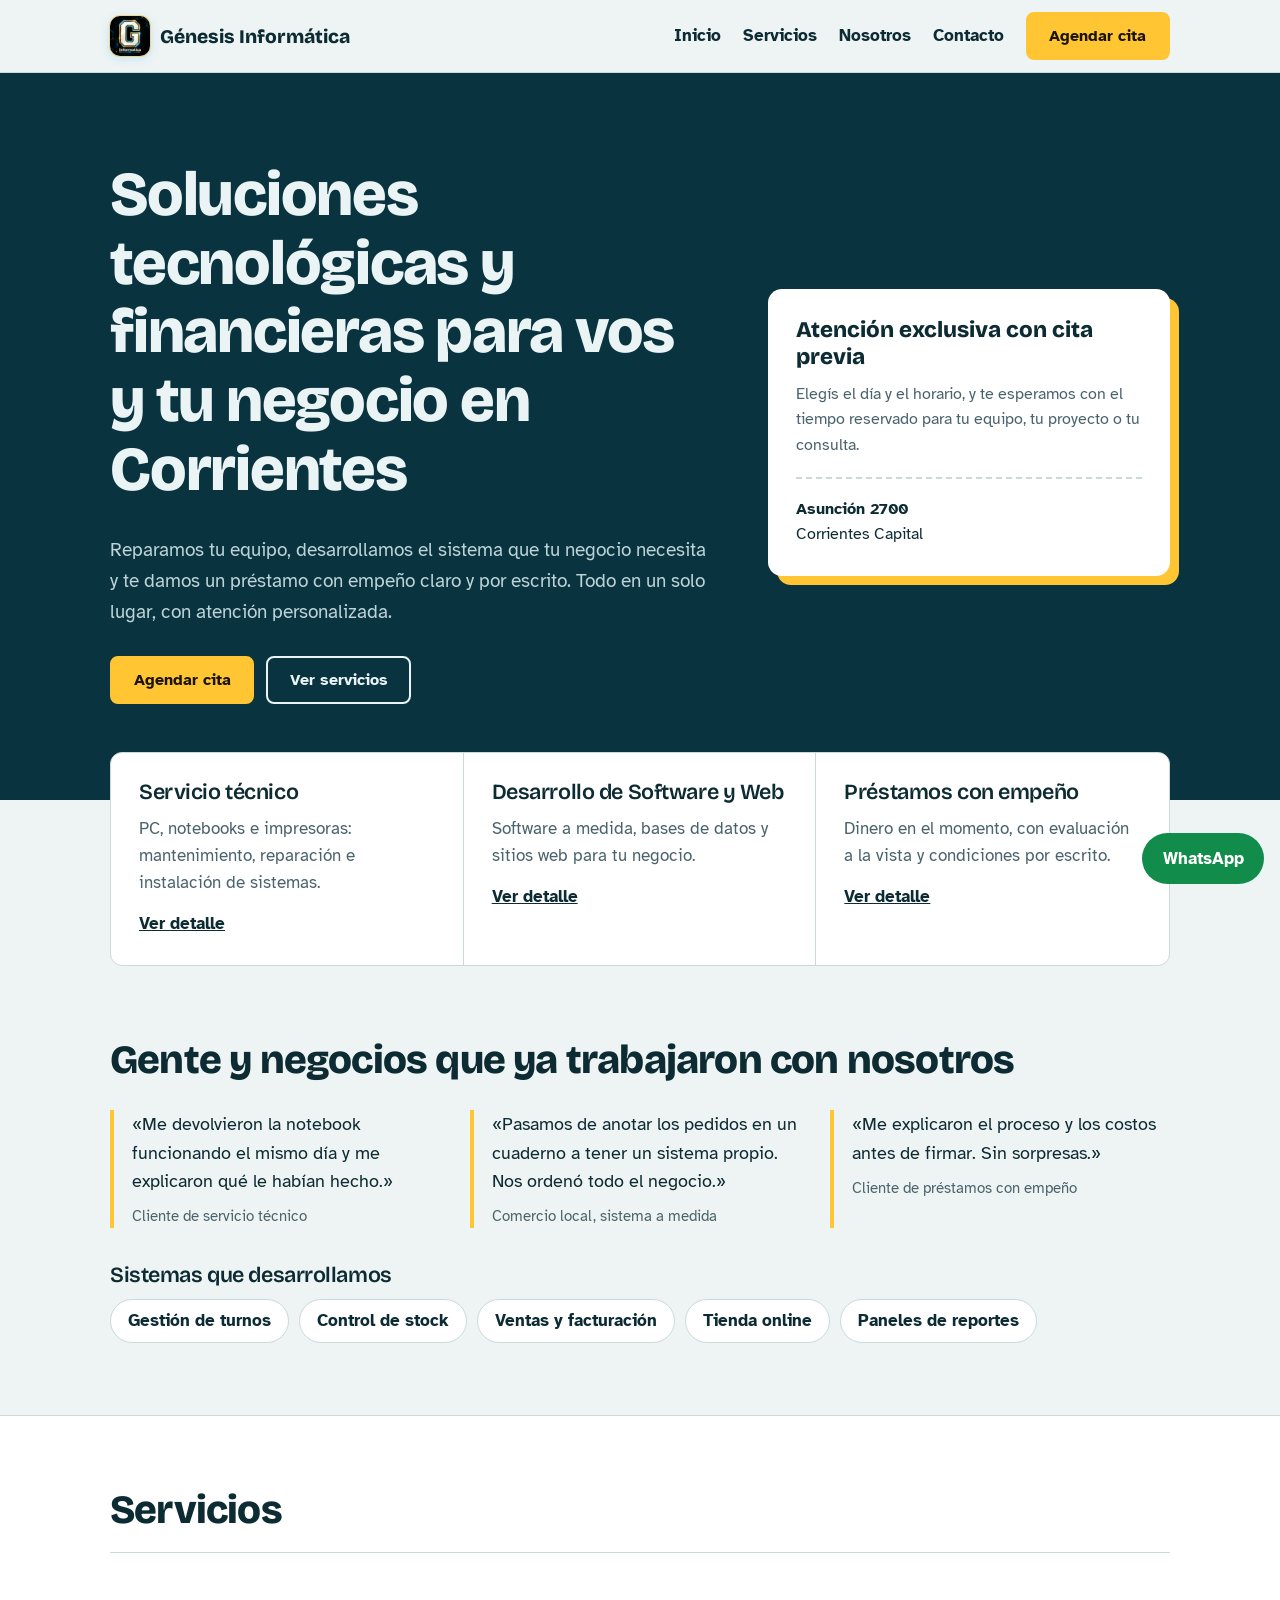
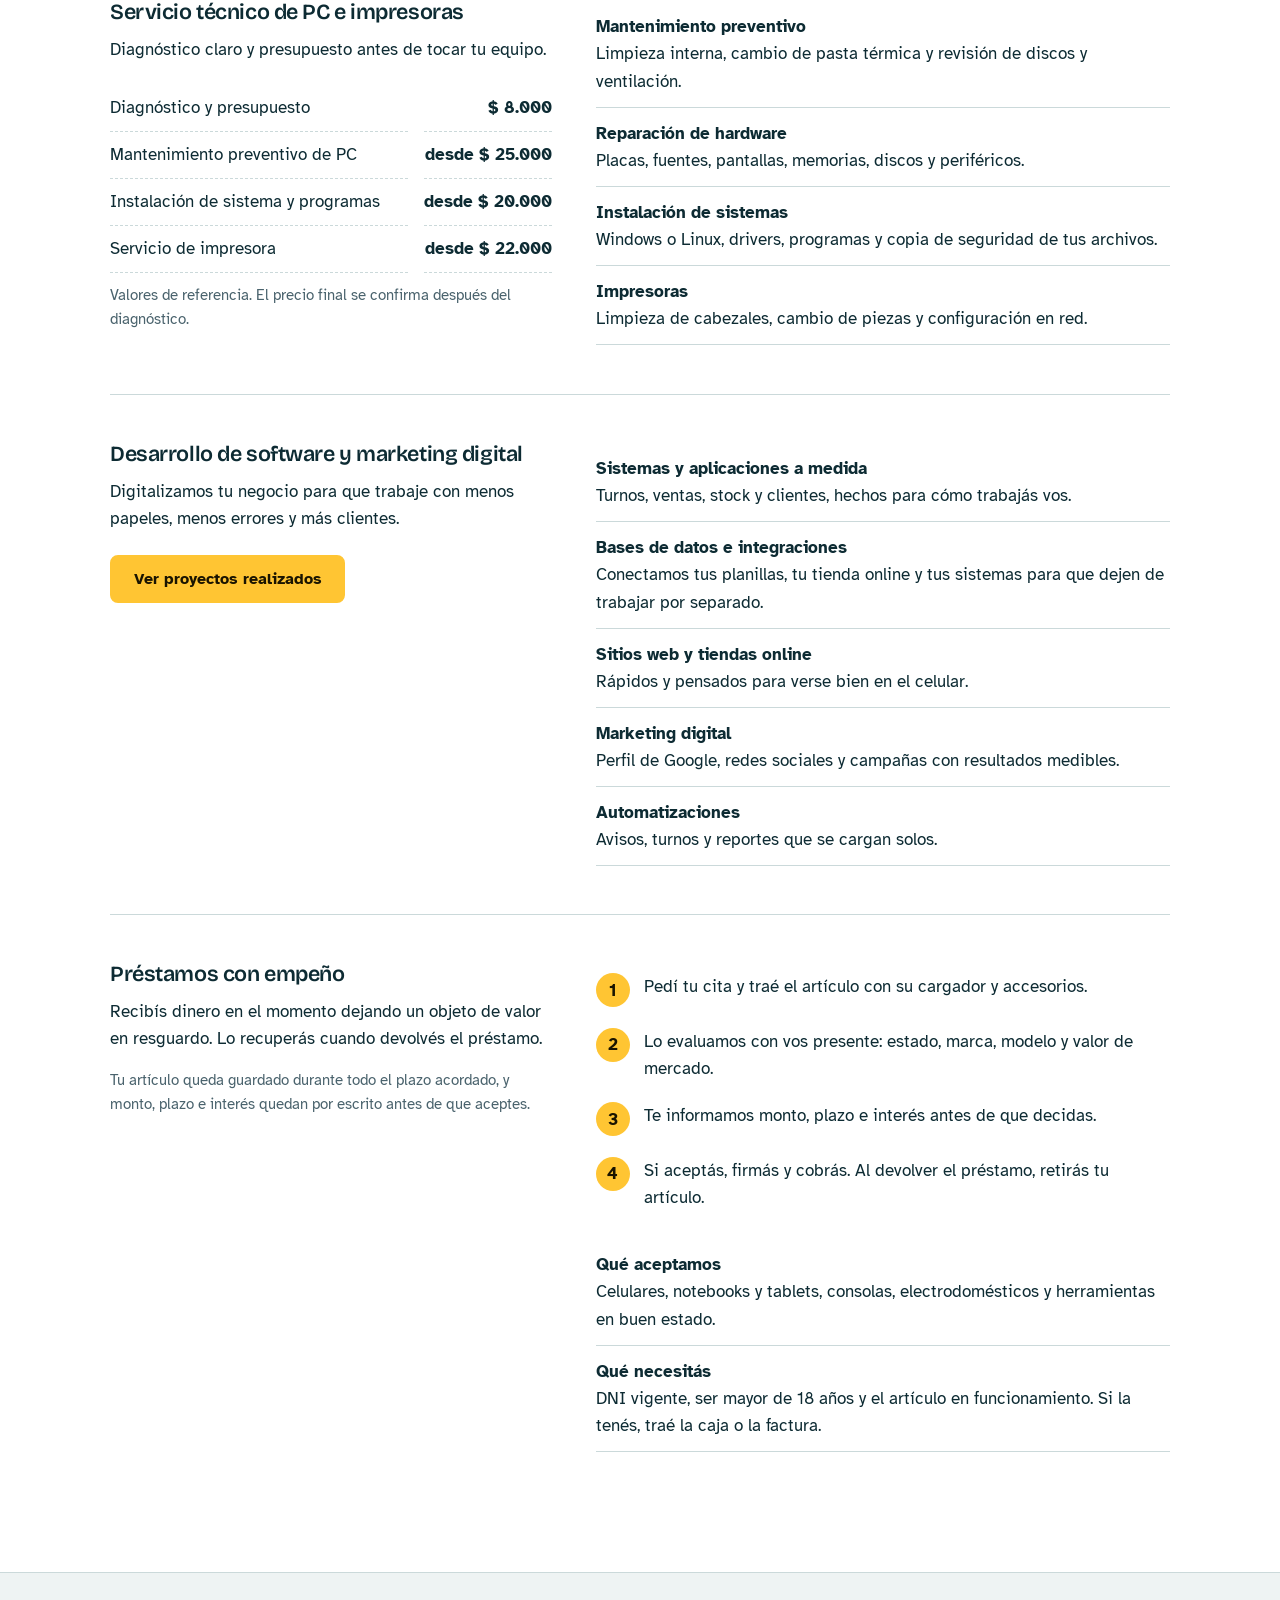
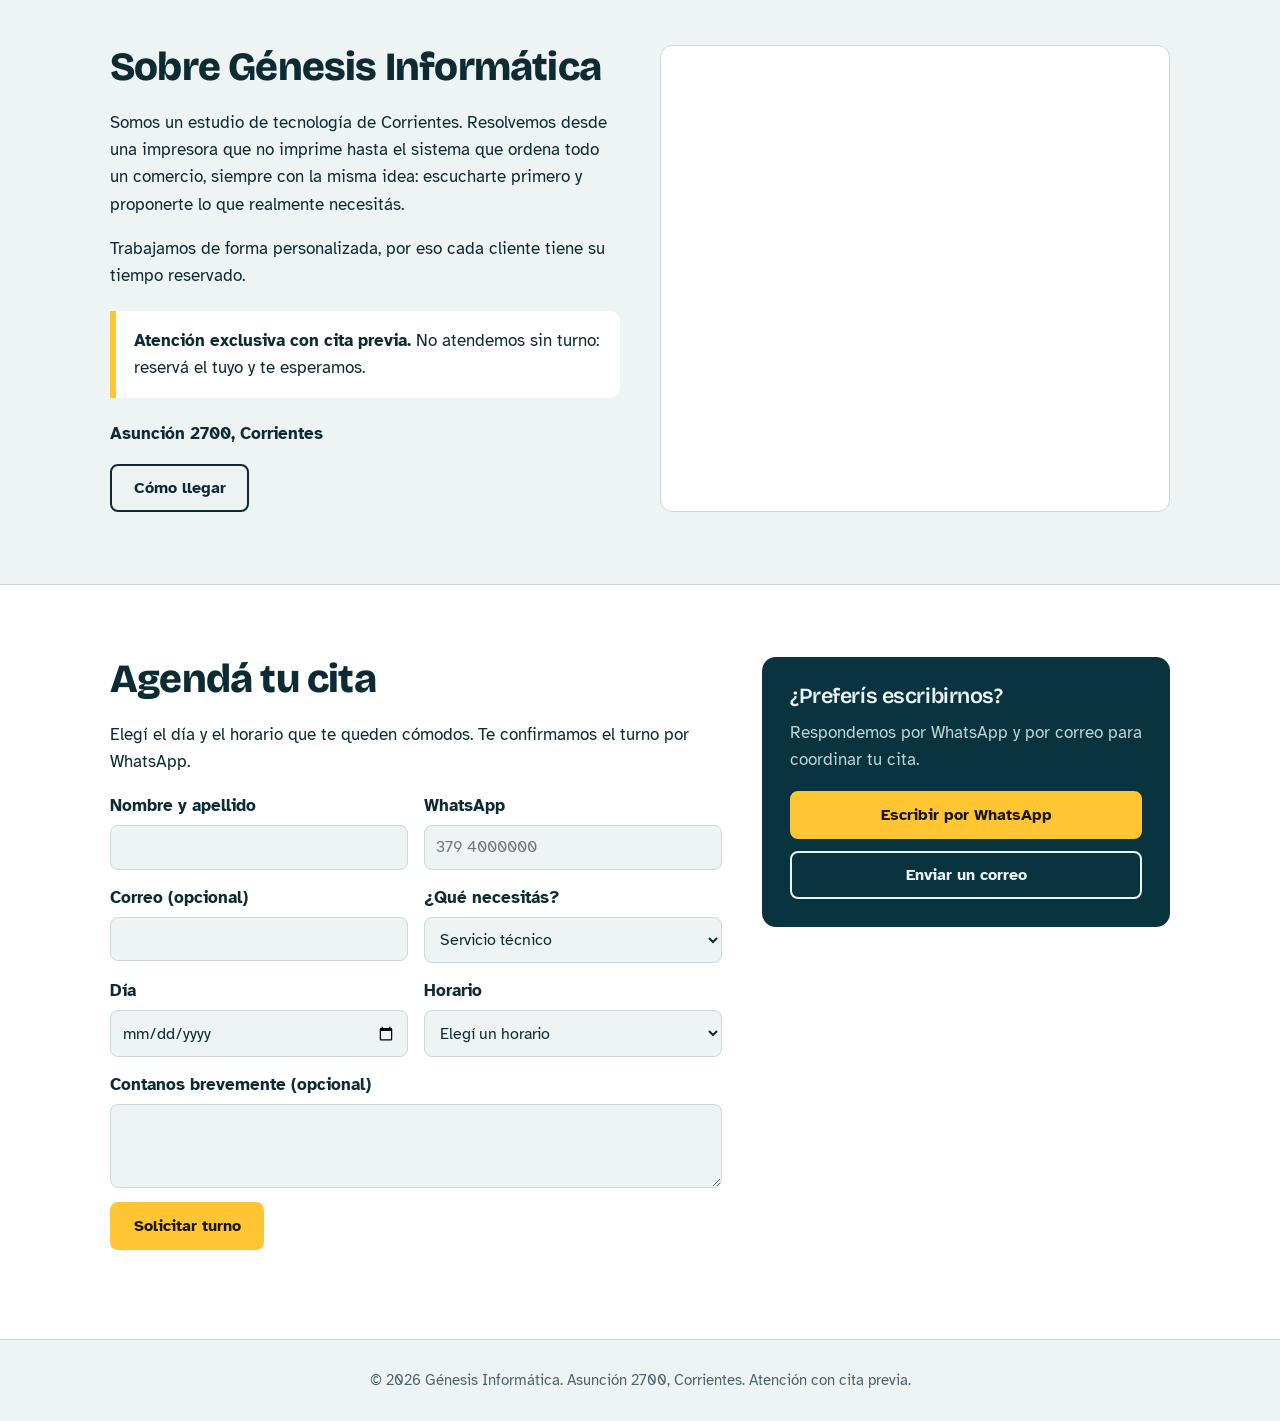
==== index.html @ 931da8f7 "feat: boton flotante volver arriba sobre boton de whatsapp con aparicion al scrollear" ====
<!DOCTYPE html>
<html lang="es-AR">
<head>
<meta charset="utf-8">
<meta name="viewport" content="width=device-width, initial-scale=1, viewport-fit=cover">
<title>Génesis Informática | Servicio técnico, desarrollo y préstamos en Corrientes</title>
<meta name="description" content="Servicio técnico de PC e impresoras, desarrollo de software, marketing digital y préstamos con empeño en Corrientes. Atención exclusiva con cita previa.">
<link rel="icon" type="image/png" href="img/logo.png">
<link rel="apple-touch-icon" href="img/logo.png">
<link rel="preconnect" href="https://fonts.googleapis.com">
<link rel="preconnect" href="https://fonts.gstatic.com" crossorigin>
<link href="https://fonts.googleapis.com/css2?family=Atkinson+Hyperlegible:wght@400;700&family=Bricolage+Grotesque:wght@600;800&display=swap" rel="stylesheet">
<style>
:root{--bg:#eef3f3;--sf:#fff;--tx:#0d2b33;--mu:#4a636d;--ln:#cbd9da;--ink:#0a3340;--ac:#ffc533;--hd:rgba(238,243,243,.92);color-scheme:light;box-sizing:border-box;padding-top:env(safe-area-inset-top,0px);padding-bottom:env(safe-area-inset-bottom,0px)}
@media(prefers-color-scheme:dark){:root:not([data-theme="light"]){--bg:#081a20;--sf:#0e2830;--tx:#e6f0f1;--mu:#9db5ba;--ln:#23424a;--hd:rgba(8,26,32,.92);color-scheme:dark}}
:root[data-theme="dark"]{--bg:#081a20;--sf:#0e2830;--tx:#e6f0f1;--mu:#9db5ba;--ln:#23424a;--hd:rgba(8,26,32,.92);color-scheme:dark}
*,*::before,*::after{box-sizing:inherit}
html{scroll-padding-top:calc(env(safe-area-inset-top,0px) + 76px)}
@media(prefers-reduced-motion:no-preference){html{scroll-behavior:smooth}}
body{margin:0;background:var(--bg);color:var(--tx);font:400 1.0625rem/1.6 "Atkinson Hyperlegible",system-ui,sans-serif}
body::before{content:"";position:fixed;inset:0 0 auto;height:env(safe-area-inset-top,0px);z-index:10;background:var(--hd);backdrop-filter:blur(10px)}
h1,h2,h3{font-family:"Bricolage Grotesque",system-ui,sans-serif;line-height:1.1;letter-spacing:-.02em;margin:0 0 .5em}
h1{font-size:clamp(2.2rem,6vw,3.9rem);font-weight:800}
h2{font-size:clamp(1.7rem,4vw,2.5rem);font-weight:800}
h3{font-size:1.35rem;font-weight:600}
p{margin:0 0 1em;max-width:62ch}
a{color:inherit}
:focus-visible{outline:3px solid currentColor;outline-offset:3px}
.wrap{max-width:1100px;margin:0 auto;padding:72px 20px}
header{position:sticky;top:env(safe-area-inset-top,0px);z-index:20;background:var(--hd);backdrop-filter:blur(10px);border-bottom:1px solid var(--ln)}
.bar{max-width:1100px;margin:0 auto;padding:12px 20px;display:flex;align-items:center;gap:20px}
.brand{font:800 1.2rem "Bricolage Grotesque",sans-serif;text-decoration:none;margin-right:auto;display:flex;align-items:center;gap:10px}
.brand img{width:40px;height:40px;border-radius:10px;display:block;box-shadow:0 0 0 1px rgba(255,197,51,.55),0 2px 10px rgba(30,170,255,.25);transition:transform .2s ease}
.brand:hover img{transform:scale(1.06)}
nav{display:flex;gap:22px;align-items:center}
nav a{text-decoration:none;font-weight:700}
nav a:not(.btn):hover{text-decoration:underline}
#burger{display:none;background:none;border:1px solid var(--ln);border-radius:8px;color:inherit;font:inherit;font-weight:700;padding:.4em .8em;cursor:pointer}
.btn{display:inline-block;padding:.75em 1.35em;border-radius:8px;border:2px solid var(--ac);background:var(--ac);color:#1a1400;font:700 1rem "Atkinson Hyperlegible",sans-serif;text-decoration:none;cursor:pointer}
.btn.o{background:transparent;color:inherit;border-color:currentColor}
.hero{background:var(--ink);color:#eaf4f5}
.hero .wrap{display:grid;grid-template-columns:1.5fr 1fr;gap:56px;align-items:center;padding-top:88px;padding-bottom:96px}
.hero p{font-size:1.2rem;color:#bcd3d7}
.cta{display:flex;flex-wrap:wrap;gap:12px;margin-top:28px}
.ticket{background:var(--sf);color:var(--tx);border-radius:14px;padding:28px;box-shadow:9px 9px 0 var(--ac)}
.ticket b{font:800 1.4rem/1.2 "Bricolage Grotesque",sans-serif;display:block;margin-bottom:.5em}
.ticket p{color:var(--mu);font-size:1rem}
.ticket hr{border:0;border-top:2px dashed var(--ln);margin:18px 0}
.ticket p:last-child{margin:0;color:var(--tx)}
.cols{display:grid;grid-template-columns:repeat(3,1fr);margin:-48px auto 0;max-width:1060px;position:relative;background:var(--sf);border:1px solid var(--ln);border-radius:12px;overflow:hidden}
.cols a{display:block;padding:28px;text-decoration:none;border-right:1px solid var(--ln)}
.cols a:last-child{border-right:0}
.cols a:hover{background:var(--bg)}
.cols p{color:var(--mu);margin-bottom:.8em}
.cols span{font-weight:700;text-decoration:underline}
.quotes{display:grid;grid-template-columns:repeat(3,1fr);gap:20px;margin:28px 0 36px}
blockquote{margin:0;padding:0 0 0 18px;border-left:4px solid var(--ac);font-size:1.1rem}
blockquote cite{display:block;margin-top:.6em;font-size:.95rem;font-style:normal;color:var(--mu)}
.chips{display:flex;flex-wrap:wrap;gap:10px;list-style:none;padding:0;margin:0}
.chips li{padding:.45em 1em;border:1px solid var(--ln);border-radius:999px;background:var(--sf);font-weight:700}
.svc{display:grid;grid-template-columns:1fr 1.3fr;gap:44px;padding:48px 0;border-top:1px solid var(--ln)}
.svc .btn{margin-top:6px}
ul.ls{list-style:none;padding:0;margin:0}
ul.ls li{padding:.7em 0;border-bottom:1px solid var(--ln)}
ul.ls li b{display:block}
dl.pr{display:grid;grid-template-columns:1fr auto;gap:0 16px;margin:22px 0 0}
dl.pr dt,dl.pr dd{margin:0;padding:.55em 0;border-bottom:1px dashed var(--ln)}
dl.pr dd{font-weight:700;text-align:right}
.fine{font-size:.92rem;color:var(--mu);margin-top:.8em}
ol.st{counter-reset:s;list-style:none;padding:0;margin:0 0 18px}
ol.st li{counter-increment:s;display:flex;gap:14px;padding:.6em 0}
ol.st li::before{content:counter(s);flex:none;width:2em;height:2em;display:grid;place-items:center;border-radius:50%;background:var(--ac);color:#1a1400;font-weight:700}
.two{display:grid;grid-template-columns:1fr 1fr;gap:40px}
.note{border-left:6px solid var(--ac);background:var(--sf);padding:16px 18px;border-radius:0 10px 10px 0;margin:22px 0}
.map{border:1px solid var(--ln);border-radius:12px;overflow:hidden;background:var(--sf);min-height:340px}
.map iframe{display:block;width:100%;height:100%;min-height:340px;border:0}
.alt{background:var(--sf);border-block:1px solid var(--ln)}
.contact{display:grid;grid-template-columns:1.5fr 1fr;gap:40px;align-items:start}
.fg{display:grid;grid-template-columns:1fr 1fr;gap:0 16px}
label{display:block;font-weight:700;margin-bottom:14px}
input,select,textarea{display:block;width:100%;margin-top:6px;padding:.7em;border:1px solid var(--ln);border-radius:8px;background:var(--bg);color:var(--tx);font:400 1rem "Atkinson Hyperlegible",sans-serif}
.side{background:var(--ink);color:#eaf4f5;border-radius:14px;padding:28px}
.side p{color:#bcd3d7}
.side .btn{display:block;text-align:center;margin-top:12px}
#st{margin-top:14px;font-weight:700}
footer{padding:28px 20px;text-align:center;color:var(--mu);font-size:.95rem}
footer p{margin:0 auto}
.to-top{position:fixed;right:16px;bottom:calc(74px + env(safe-area-inset-bottom,0px));z-index:15;width:46px;height:46px;border-radius:50%;border:1px solid var(--ln);background:var(--sf);color:var(--tx);display:grid;place-items:center;cursor:pointer;opacity:0;visibility:hidden;transform:translateY(10px);transition:opacity .25s ease,visibility .25s ease,transform .25s ease,background .2s ease,border-color .2s ease,box-shadow .2s ease;box-shadow:0 4px 14px rgba(0,0,0,.15)}
.to-top.show{opacity:1;visibility:visible;transform:translateY(0)}
.to-top:hover{border-color:var(--ac);background:var(--ac);color:#1a1400;transform:translateY(-3px);box-shadow:0 6px 18px rgba(0,0,0,.22)}
.to-top svg{display:block;transition:transform .2s ease}
.to-top:hover svg{transform:translateY(-2px)}
.fab{position:fixed;right:16px;bottom:calc(16px + env(safe-area-inset-bottom,0px));z-index:15;padding:.7em 1.2em;border-radius:999px;background:#128c4a;color:#fff;font-weight:700;text-decoration:none}
@media(max-width:820px){
.hero .wrap,.cols,.quotes,.svc,.two,.contact,.fg{grid-template-columns:1fr}
.hero .wrap{gap:40px;padding-top:56px;padding-bottom:80px}
.cols{margin:-40px 16px 0}
.cols a{border-right:0;border-bottom:1px solid var(--ln)}
.cols a:last-child{border-bottom:0}
.svc{gap:20px}
.wrap{padding-top:56px;padding-bottom:56px}
#burger{display:block}
nav{display:none;position:absolute;left:0;right:0;top:100%;flex-direction:column;align-items:stretch;gap:14px;padding:16px 20px 20px;background:var(--bg);border-bottom:1px solid var(--ln)}
nav.open{display:flex}
nav .btn{text-align:center}
}
</style>
</head>
<body>
<header>
<div class="bar">
<a class="brand" href="#inicio"><img src="img/logo-192.png" width="40" height="40" alt="">Génesis Informática</a>
<button id="burger" aria-controls="nav" aria-expanded="false">Menú</button>
<nav id="nav" aria-label="Principal">
<a href="#inicio">Inicio</a><a href="#servicios">Servicios</a><a href="#nosotros">Nosotros</a><a href="#contacto">Contacto</a>
<a class="btn" href="#contacto">Agendar cita</a>
</nav>
</div>
</header>

<main>
<section class="hero" id="inicio">
<div class="wrap">
<div>
<h1>Soluciones tecnológicas y financieras para vos y tu negocio en Corrientes</h1>
<p>Reparamos tu equipo, desarrollamos el sistema que tu negocio necesita y te damos un préstamo con empeño claro y por escrito. Todo en un solo lugar, con atención personalizada.</p>
<div class="cta"><a class="btn" href="#contacto">Agendar cita</a><a class="btn o" href="#servicios">Ver servicios</a></div>
</div>
<aside class="ticket" aria-label="Modalidad de atención">
<b>Atención exclusiva con cita previa</b>
<p>Elegís el día y el horario, y te esperamos con el tiempo reservado para tu equipo, tu proyecto o tu consulta.</p>
<hr>
<p><strong>Asunción 2700</strong><br>Corrientes Capital</p>
</aside>
</div>
</section>

<section class="cols" aria-label="Áreas de trabajo">
<a href="#tecnico"><h3>Servicio técnico</h3><p>PC, notebooks e impresoras: mantenimiento, reparación e instalación de sistemas.</p><span>Ver detalle</span></a>
<a href="#desarrollo"><h3>Desarrollo de Software y Web</h3><p>Software a medida, bases de datos y sitios web para tu negocio.</p><span>Ver detalle</span></a>
<a href="#prestamos"><h3>Préstamos con empeño</h3><p>Dinero en el momento, con evaluación a la vista y condiciones por escrito.</p><span>Ver detalle</span></a>
</section>

<section class="wrap" id="proyectos">
<h2>Gente y negocios que ya trabajaron con nosotros</h2>
<!-- EJEMPLOS: reemplazar por testimonios reales -->
<div class="quotes">
<blockquote>«Me devolvieron la notebook funcionando el mismo día y me explicaron qué le habían hecho.»<cite>Cliente de servicio técnico</cite></blockquote>
<blockquote>«Pasamos de anotar los pedidos en un cuaderno a tener un sistema propio. Nos ordenó todo el negocio.»<cite>Comercio local, sistema a medida</cite></blockquote>
<blockquote>«Me explicaron el proceso y los costos antes de firmar. Sin sorpresas.»<cite>Cliente de préstamos con empeño</cite></blockquote>
</div>
<h3>Sistemas que desarrollamos</h3>
<!-- EJEMPLOS: reemplazar por logos o nombres de proyectos reales -->
<ul class="chips"><li>Gestión de turnos</li><li>Control de stock</li><li>Ventas y facturación</li><li>Tienda online</li><li>Paneles de reportes</li></ul>
</section>

<section class="alt" id="servicios">
<div class="wrap">
<h2>Servicios</h2>

<article class="svc" id="tecnico">
<div>
<h3>Servicio técnico de PC e impresoras</h3>
<p>Diagnóstico claro y presupuesto antes de tocar tu equipo.</p>
<dl class="pr"><!-- EJEMPLOS: editar precios -->
<dt>Diagnóstico y presupuesto</dt><dd>$ 8.000</dd>
<dt>Mantenimiento preventivo de PC</dt><dd>desde $ 25.000</dd>
<dt>Instalación de sistema y programas</dt><dd>desde $ 20.000</dd>
<dt>Servicio de impresora</dt><dd>desde $ 22.000</dd>
</dl>
<p class="fine">Valores de referencia. El precio final se confirma después del diagnóstico.</p>
</div>
<ul class="ls">
<li><b>Mantenimiento preventivo</b>Limpieza interna, cambio de pasta térmica y revisión de discos y ventilación.</li>
<li><b>Reparación de hardware</b>Placas, fuentes, pantallas, memorias, discos y periféricos.</li>
<li><b>Instalación de sistemas</b>Windows o Linux, drivers, programas y copia de seguridad de tus archivos.</li>
<li><b>Impresoras</b>Limpieza de cabezales, cambio de piezas y configuración en red.</li>
</ul>
</article>

<article class="svc" id="desarrollo">
<div>
<h3>Desarrollo de software y marketing digital</h3>
<p>Digitalizamos tu negocio para que trabaje con menos papeles, menos errores y más clientes.</p>
<a class="btn" data-portfolio href="#proyectos">Ver proyectos realizados</a>
</div>
<ul class="ls">
<li><b>Sistemas y aplicaciones a medida</b>Turnos, ventas, stock y clientes, hechos para cómo trabajás vos.</li>
<li><b>Bases de datos e integraciones</b>Conectamos tus planillas, tu tienda online y tus sistemas para que dejen de trabajar por separado.</li>
<li><b>Sitios web y tiendas online</b>Rápidos y pensados para verse bien en el celular.</li>
<li><b>Marketing digital</b>Perfil de Google, redes sociales y campañas con resultados medibles.</li>
<li><b>Automatizaciones</b>Avisos, turnos y reportes que se cargan solos.</li>
</ul>
</article>

<article class="svc" id="prestamos">
<div>
<h3>Préstamos con empeño</h3>
<p>Recibís dinero en el momento dejando un objeto de valor en resguardo. Lo recuperás cuando devolvés el préstamo.</p>
<p class="fine">Tu artículo queda guardado durante todo el plazo acordado, y monto, plazo e interés quedan por escrito antes de que aceptes.</p>
</div>
<div><!-- EJEMPLOS: ajustar a la operatoria real -->
<ol class="st">
<li>Pedí tu cita y traé el artículo con su cargador y accesorios.</li>
<li>Lo evaluamos con vos presente: estado, marca, modelo y valor de mercado.</li>
<li>Te informamos monto, plazo e interés antes de que decidas.</li>
<li>Si aceptás, firmás y cobrás. Al devolver el préstamo, retirás tu artículo.</li>
</ol>
<ul class="ls">
<li><b>Qué aceptamos</b>Celulares, notebooks y tablets, consolas, electrodomésticos y herramientas en buen estado.</li>
<li><b>Qué necesitás</b>DNI vigente, ser mayor de 18 años y el artículo en funcionamiento. Si la tenés, traé la caja o la factura.</li>
</ul>
</div>
</article>
</div>
</section>

<section class="wrap two" id="nosotros">
<div>
<h2>Sobre Génesis Informática</h2>
<p>Somos un estudio de tecnología de Corrientes. Resolvemos desde una impresora que no imprime hasta el sistema que ordena todo un comercio, siempre con la misma idea: escucharte primero y proponerte lo que realmente necesitás.</p>
<p>Trabajamos de forma personalizada, por eso cada cliente tiene su tiempo reservado.</p>
<div class="note"><strong>Atención exclusiva con cita previa.</strong> No atendemos sin turno: reservá el tuyo y te esperamos.</div>
<p><strong>Asunción 2700, Corrientes</strong></p>
<a class="btn o" target="_blank" rel="noopener" href="https://maps.app.goo.gl/373kDPAMZQAHvNdu7">Cómo llegar</a>
</div>
<div class="map"><iframe title="Mapa de Génesis Informática, Asunción 2700, Corrientes" loading="lazy" referrerpolicy="no-referrer-when-downgrade" src="https://www.google.com/maps?q=-27.4895163,-58.8172322&amp;z=17&amp;output=embed"></iframe></div>
</section>

<section class="alt" id="contacto">
<div class="wrap contact">
<div>
<h2>Agendá tu cita</h2>
<p>Elegí el día y el horario que te queden cómodos. Te confirmamos el turno por WhatsApp.</p>
<form id="f">
<div class="fg">
<label>Nombre y apellido<input name="nombre" required autocomplete="name"></label>
<label>WhatsApp<input name="telefono" type="tel" required autocomplete="tel" placeholder="379 4000000"></label>
<label>Correo (opcional)<input name="email" type="email" autocomplete="email"></label>
<label>¿Qué necesitás?<select name="servicio" required><option>Servicio técnico</option><option>Desarrollo de software</option><option>Diseño de pagina web</option><option>Préstamo con empeño</option><option>Otra consulta</option></select></label>
<label>Día<input name="fecha" id="fecha" type="date" required></label>
<label>Horario<select name="hora" id="hora" required></select></label>
</div>
<label>Contanos brevemente (opcional)<textarea name="detalle" rows="3"></textarea></label>
<button class="btn" type="submit">Solicitar turno</button>
<p id="st" role="status"></p>
</form>
</div>
<aside class="side">
<h3>¿Preferís escribirnos?</h3>
<p>Respondemos por WhatsApp y por correo para coordinar tu cita.</p>
<a class="btn" id="wa" target="_blank" rel="noopener">Escribir por WhatsApp</a>
<a class="btn o" id="em">Enviar un correo</a>
</aside>
</div>
</section>
</main>

<footer><p>© <span id="y"></span> Génesis Informática. Asunción 2700, Corrientes. Atención con cita previa.</p></footer>
<button class="to-top" id="toTop" aria-label="Volver arriba" title="Volver arriba">
<svg width="22" height="22" viewBox="0 0 24 24" fill="none" stroke="currentColor" stroke-width="2.5" stroke-linecap="round" stroke-linejoin="round" aria-hidden="true"><path d="M18 15l-6-6-6 6"/></svg>
</button>
<a class="fab" id="fab" target="_blank" rel="noopener">WhatsApp</a>

<script>
/* Editá estos datos: WhatsApp (con código de país), correo, webhook de turnos, link al portafolio y horarios. */
const CFG={wa:"5493794775092",email:"tobiobregon87@gmail.com",webhook:"https://script.google.com/macros/s/AKfycbydOSJArYJH32ZYitd_YQw62VPJqtsOB36RPP3YmptiXSyUxATYSv9wpB2PEksA-N5m/exec",portfolio:"",slots:["09:00","10:00","11:00","12:00","16:00","17:00","18:00","19:00"],closed:[0]};
const $=s=>document.querySelector(s);
const waURL=t=>"https://wa.me/"+CFG.wa+(t?"?text="+encodeURIComponent(t):"");
$("#wa").href=$("#fab").href=waURL("Hola, quiero agendar una cita con Génesis Informática.");
$("#em").href="mailto:"+CFG.email;
$("#y").textContent=new Date().getFullYear();
const topBtn=$("#toTop");
window.addEventListener("scroll",()=>{
if(window.scrollY>280){topBtn.classList.add("show")}else{topBtn.classList.remove("show")}
},{passive:true});
topBtn.onclick=()=>window.scrollTo({top:0,behavior:"smooth"});
if(CFG.portfolio){const p=$("[data-portfolio]");p.href=CFG.portfolio;p.target="_blank";p.rel="noopener"}
$("#hora").innerHTML='<option value="">Elegí un horario</option>'+CFG.slots.map(s=>"<option>"+s+"</option>").join("");
const t=new Date();t.setMinutes(t.getMinutes()-t.getTimezoneOffset());$("#fecha").min=t.toISOString().slice(0,10);
const b=$("#burger"),n=$("#nav");
b.onclick=()=>b.setAttribute("aria-expanded",n.classList.toggle("open"));
n.onclick=e=>{if(e.target.tagName=="A"){n.classList.remove("open");b.setAttribute("aria-expanded","false")}};
$("#f").onsubmit=async e=>{
e.preventDefault();
const f=e.target,st=$("#st"),v=Object.fromEntries(new FormData(f));
if(CFG.closed.includes(new Date(v.fecha+"T12:00").getDay())){st.textContent="Ese día no atendemos. Elegí otra fecha.";return}
v.creado=new Date().toISOString();
const msg="Hola, soy "+v.nombre+". Quiero un turno para "+v.servicio+" el "+v.fecha+" a las "+v.hora+"."+(v.detalle?" "+v.detalle:"");
let sent=false;
if(CFG.webhook){try{await fetch(CFG.webhook,{method:"POST",mode:"no-cors",body:new URLSearchParams(v)});sent=true}catch(_){}}
st.innerHTML=(sent?"Recibimos tu solicitud. ":"")+'Confirmá tu turno por WhatsApp: <a href="'+waURL(msg)+'" target="_blank" rel="noopener">enviar mensaje</a>.';
if(sent)f.reset();
};
</script>
</body>
</html>
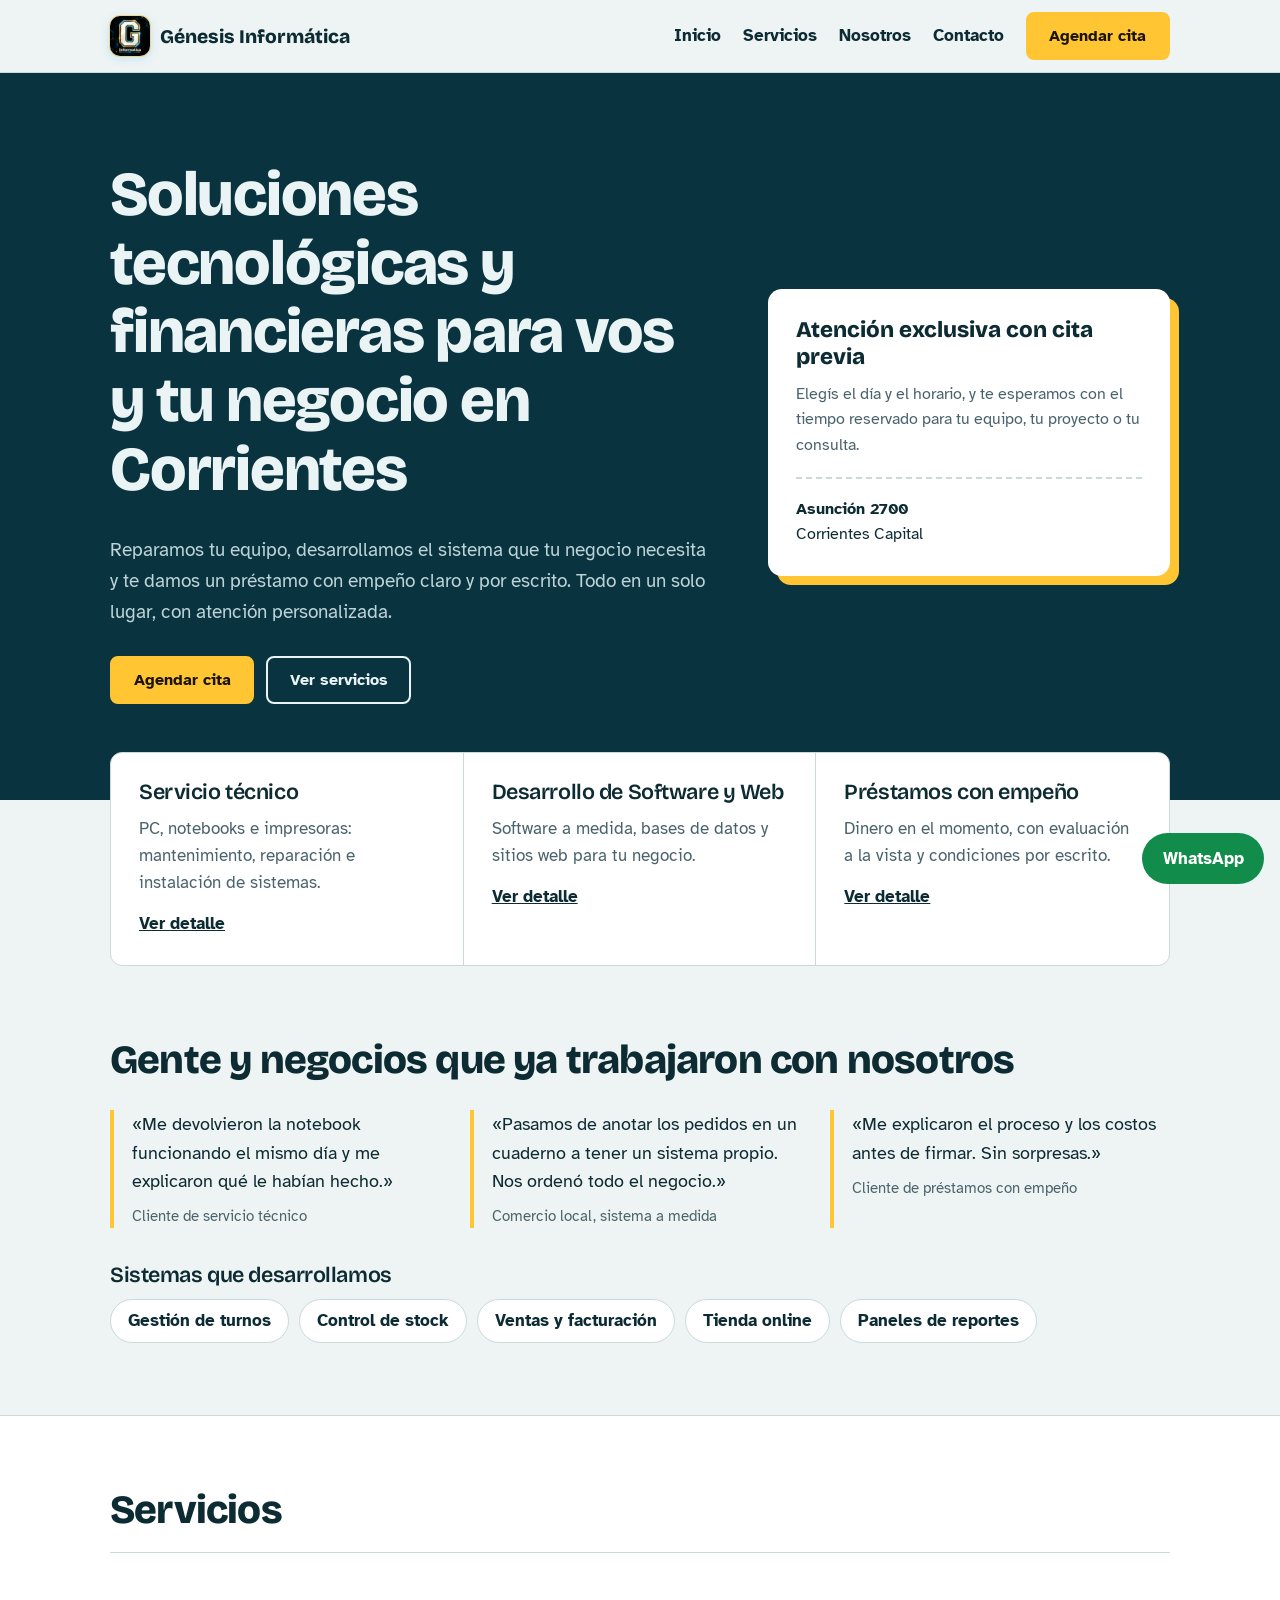
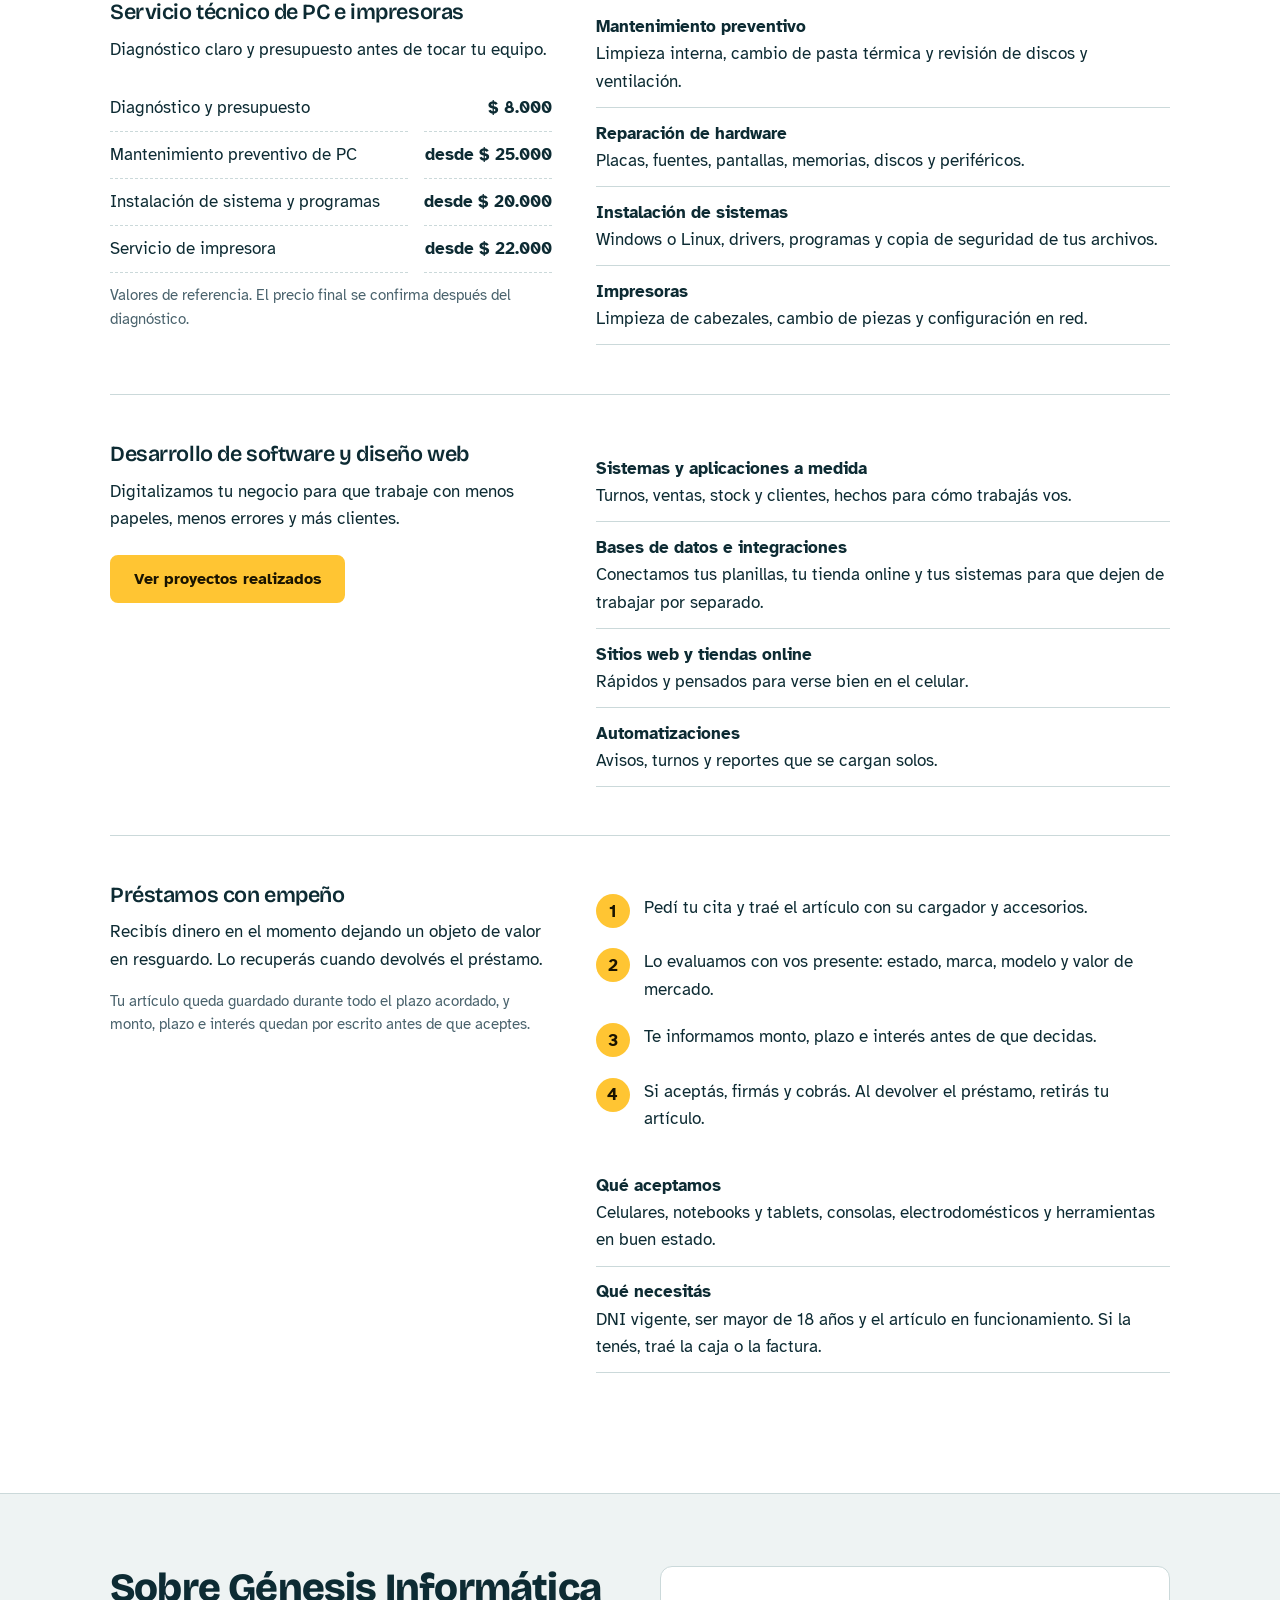
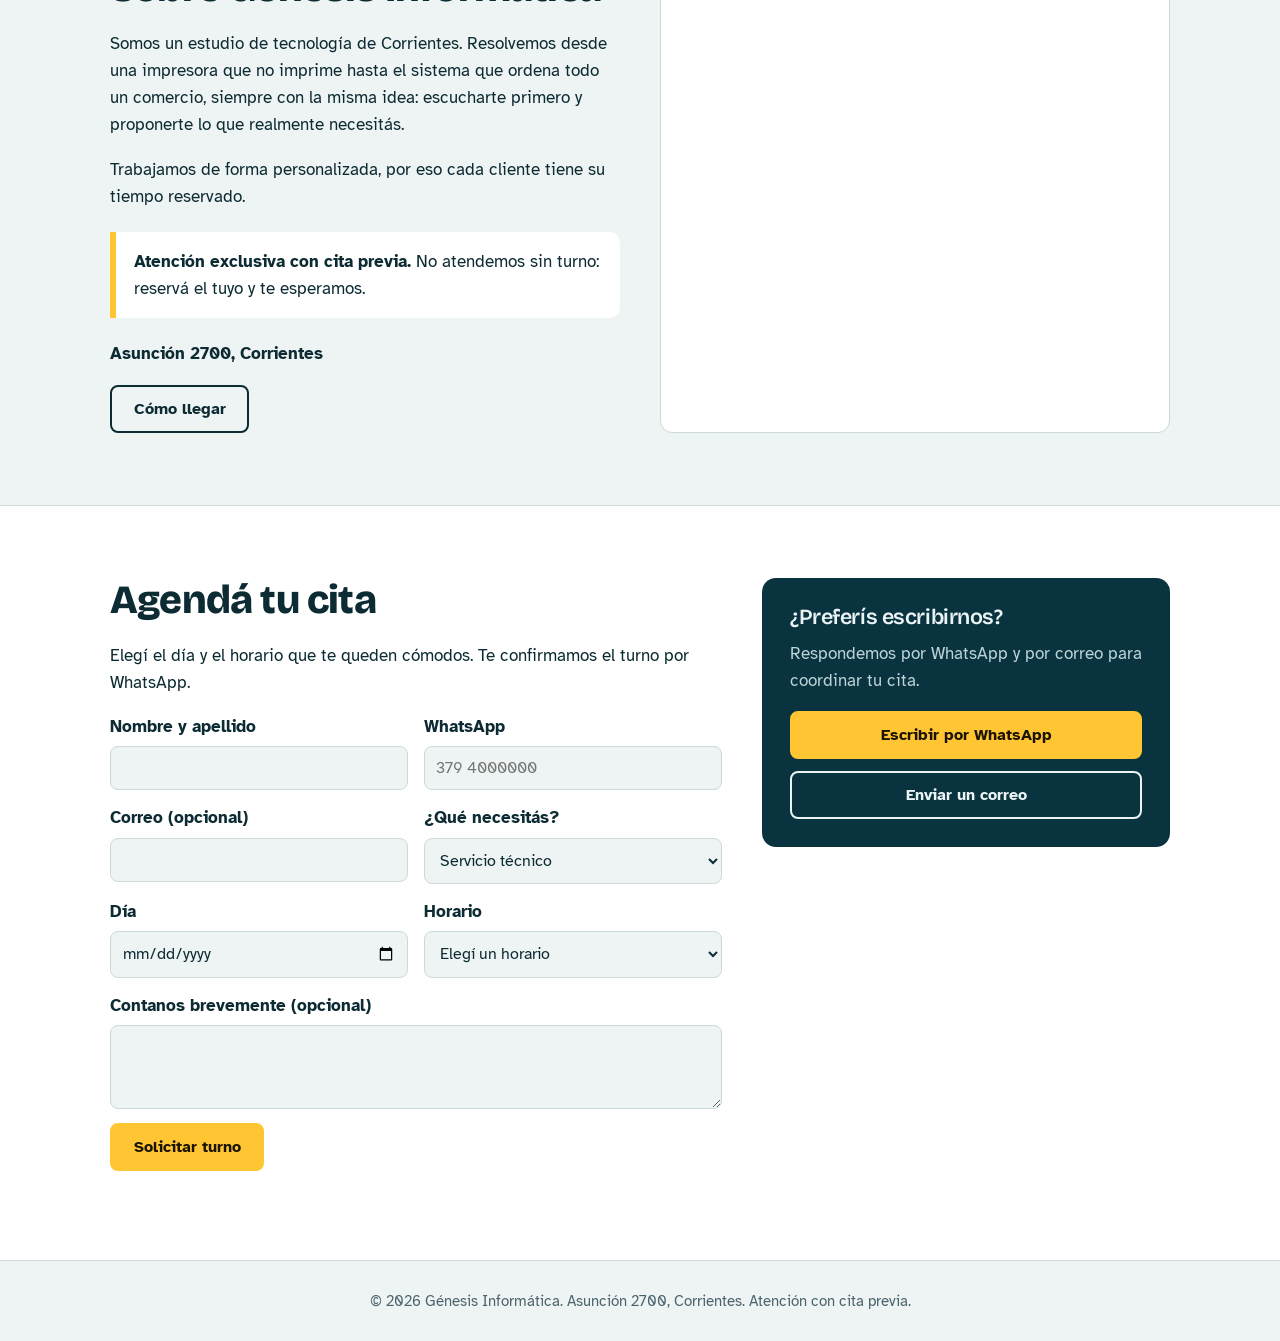
==== commit eaa2acd3: "refactor: eliminar referencias a marketing digital y enfocar en desarrollo y diseno web" ====
--- a/index.html
+++ b/index.html
@@ -4,7 +4,7 @@
 <meta charset="utf-8">
 <meta name="viewport" content="width=device-width, initial-scale=1, viewport-fit=cover">
 <title>Génesis Informática | Servicio técnico, desarrollo y préstamos en Corrientes</title>
-<meta name="description" content="Servicio técnico de PC e impresoras, desarrollo de software, marketing digital y préstamos con empeño en Corrientes. Atención exclusiva con cita previa.">
+<meta name="description" content="Servicio técnico de PC e impresoras, desarrollo de software, diseño web y préstamos con empeño en Corrientes. Atención exclusiva con cita previa.">
 <link rel="icon" type="image/png" href="img/logo.png">
 <link rel="apple-touch-icon" href="img/logo.png">
 <link rel="preconnect" href="https://fonts.googleapis.com">
@@ -180,7 +180,7 @@
 
 <article class="svc" id="desarrollo">
 <div>
-<h3>Desarrollo de software y marketing digital</h3>
+<h3>Desarrollo de software y diseño web</h3>
 <p>Digitalizamos tu negocio para que trabaje con menos papeles, menos errores y más clientes.</p>
 <a class="btn" data-portfolio href="#proyectos">Ver proyectos realizados</a>
 </div>
@@ -188,7 +188,6 @@
 <li><b>Sistemas y aplicaciones a medida</b>Turnos, ventas, stock y clientes, hechos para cómo trabajás vos.</li>
 <li><b>Bases de datos e integraciones</b>Conectamos tus planillas, tu tienda online y tus sistemas para que dejen de trabajar por separado.</li>
 <li><b>Sitios web y tiendas online</b>Rápidos y pensados para verse bien en el celular.</li>
-<li><b>Marketing digital</b>Perfil de Google, redes sociales y campañas con resultados medibles.</li>
 <li><b>Automatizaciones</b>Avisos, turnos y reportes que se cargan solos.</li>
 </ul>
 </article>
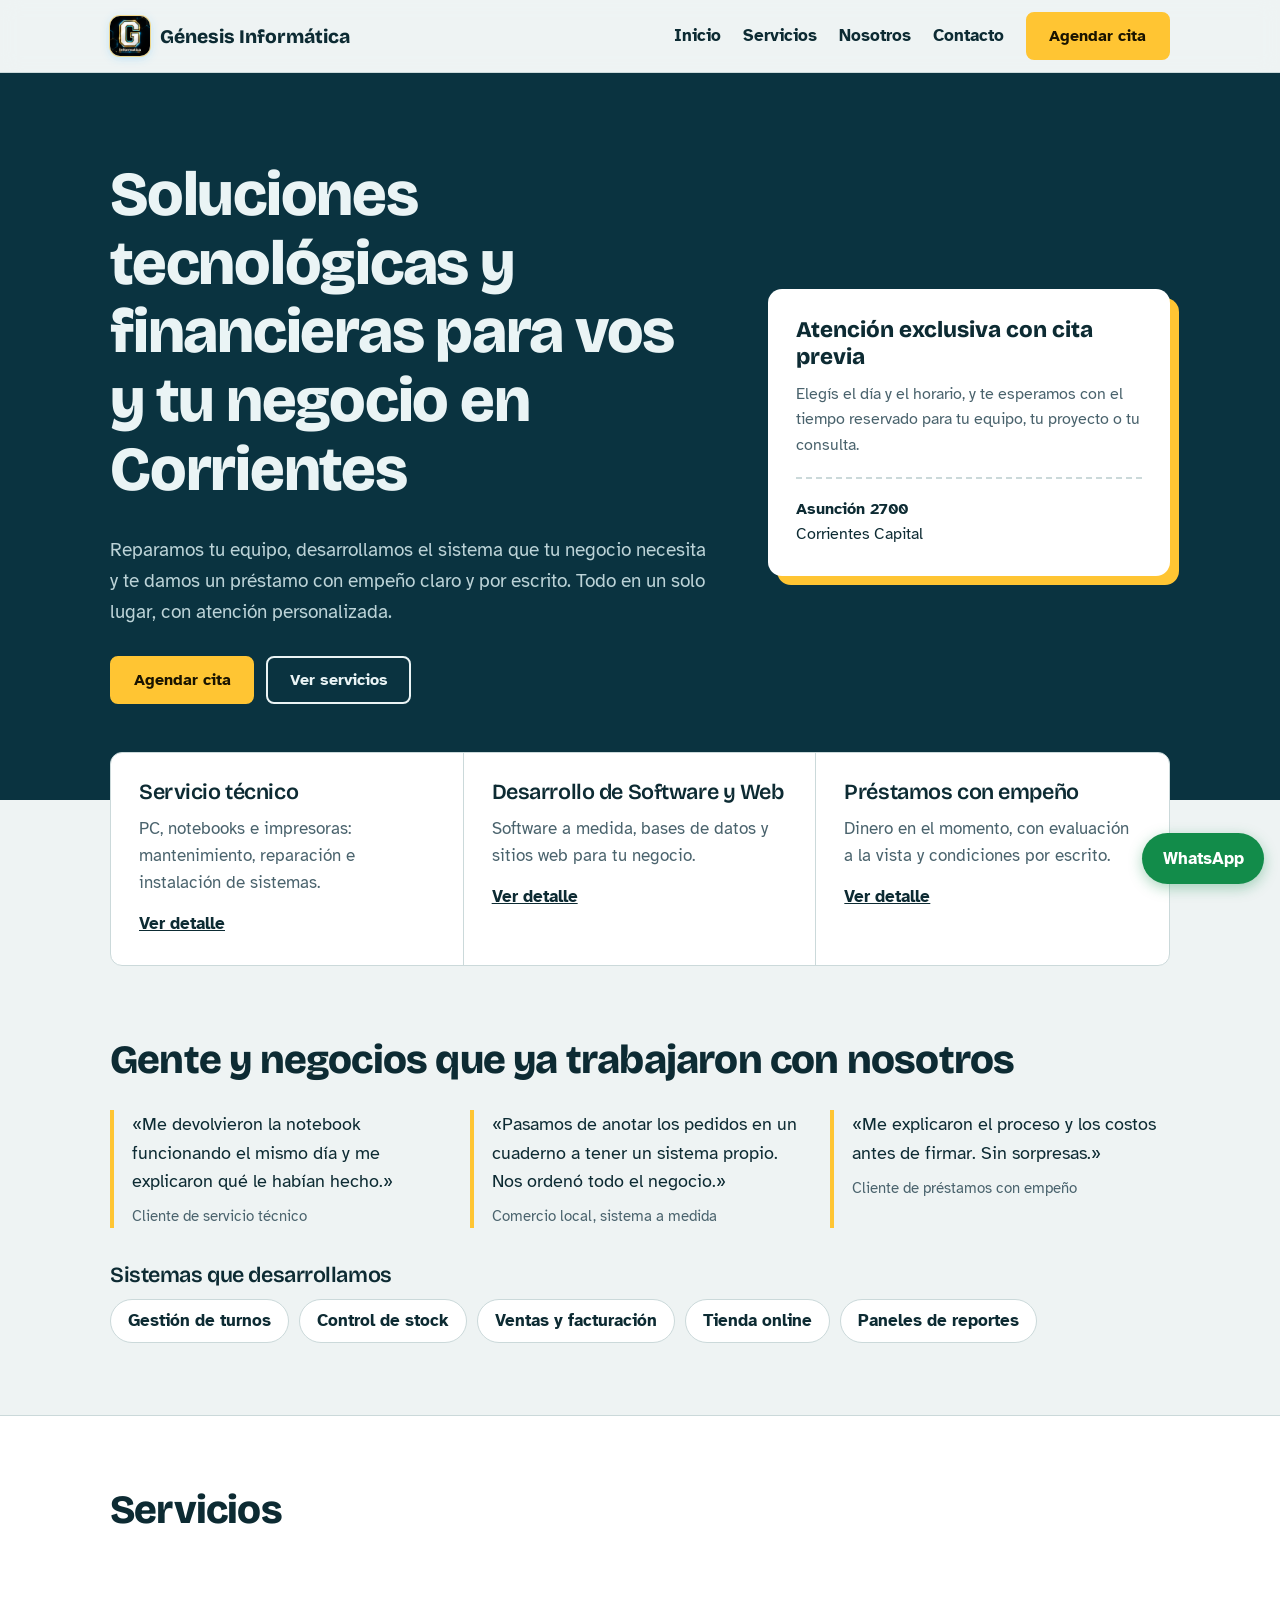
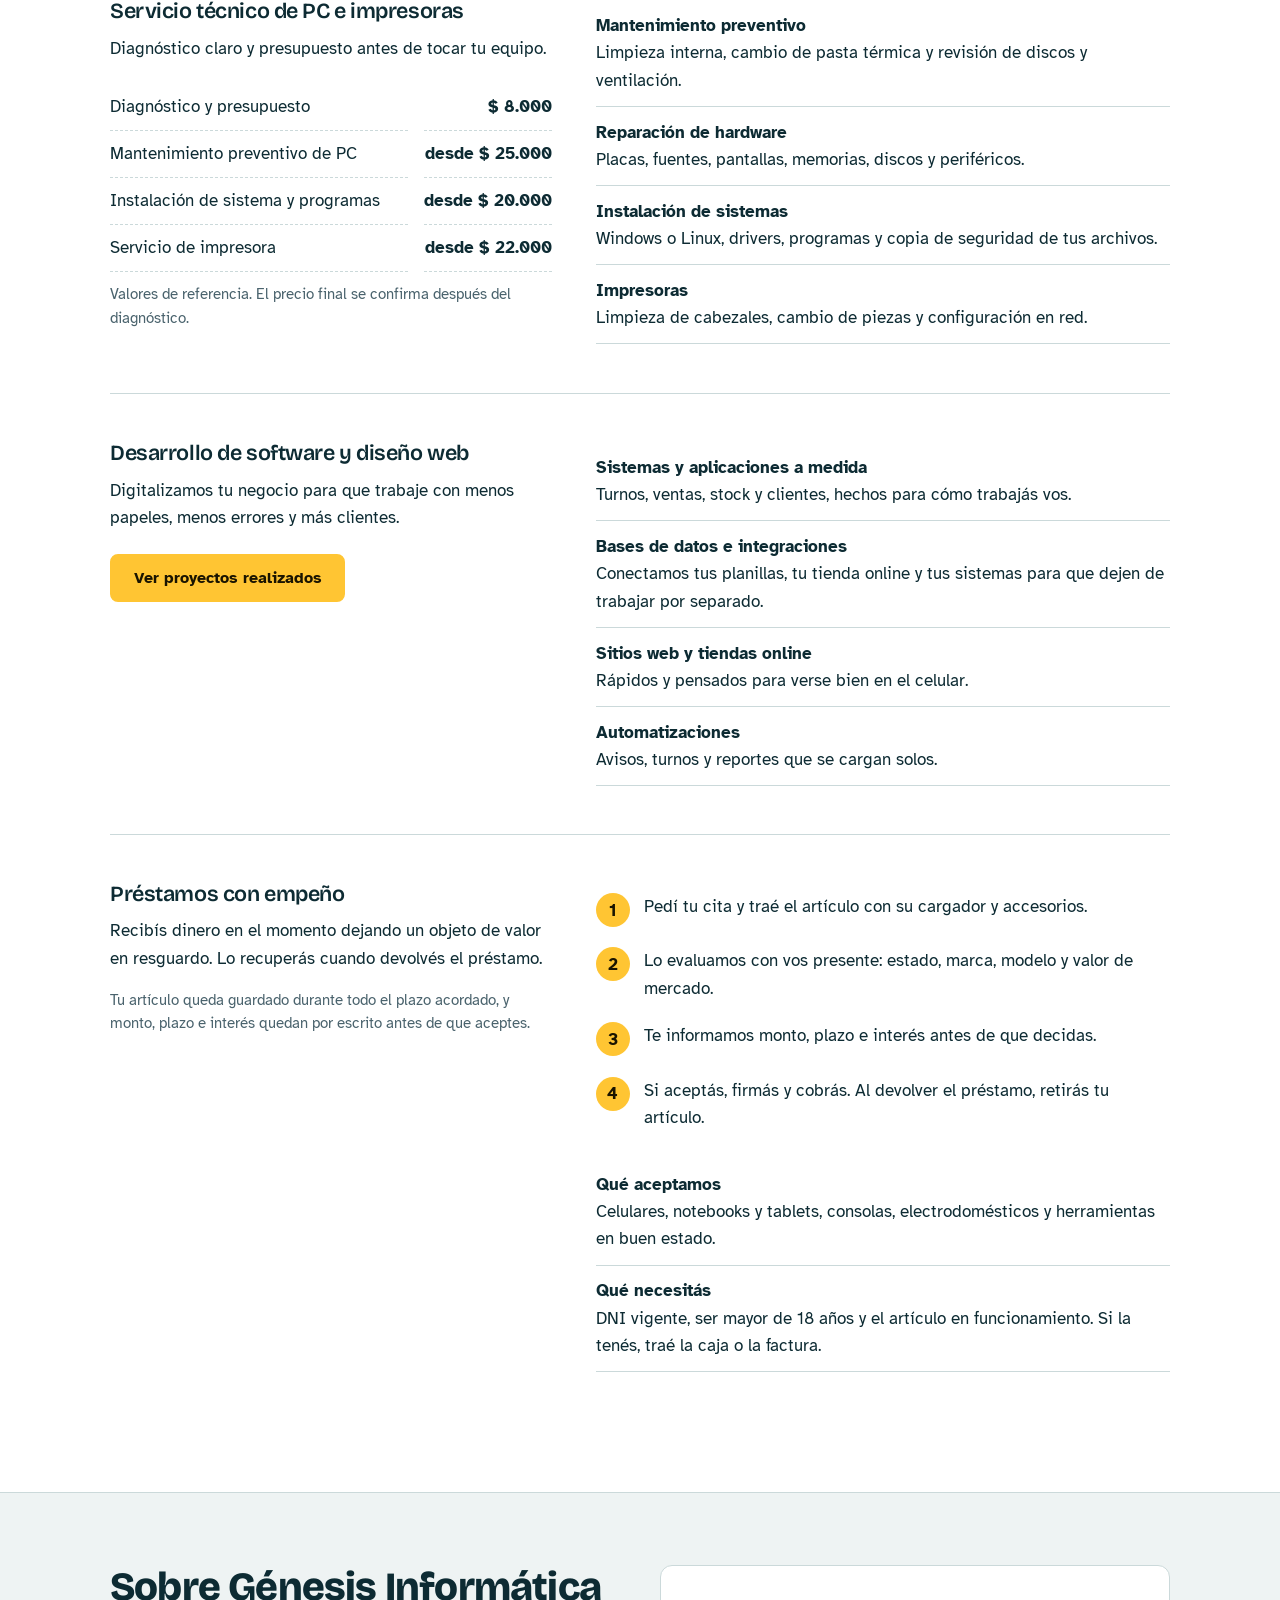
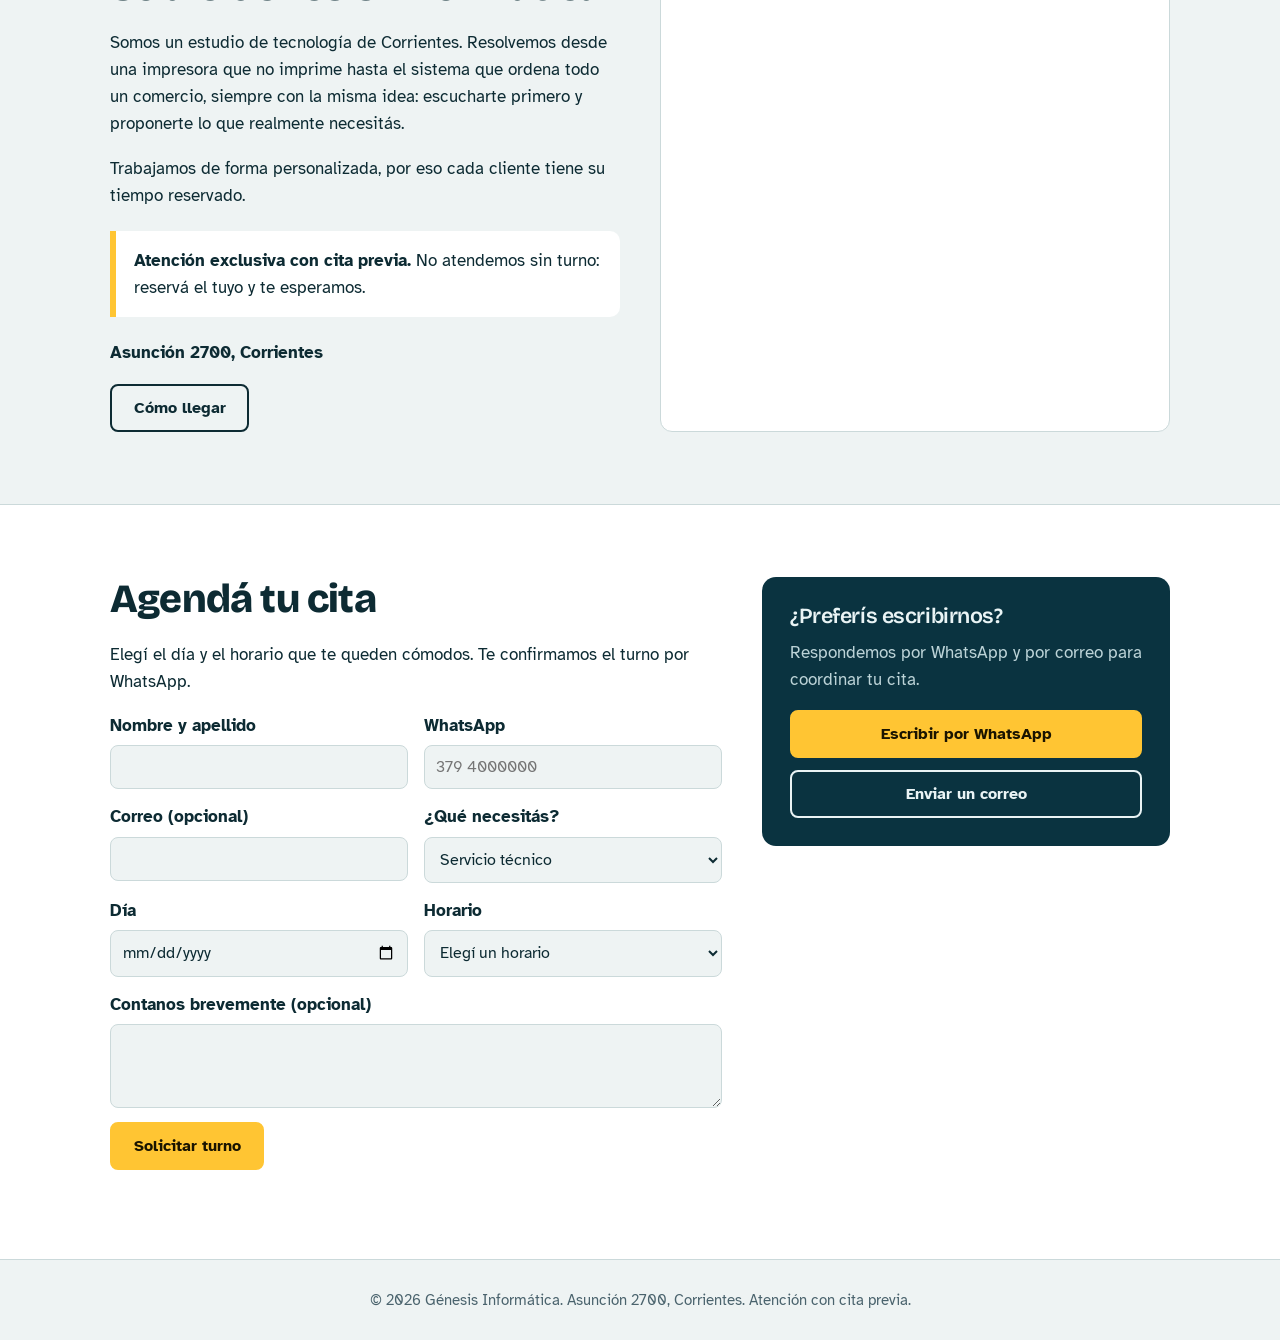
==== commit e8f16ac8: "style: formatear y organizar codigo html, css y js" ====
--- a/index.html
+++ b/index.html
@@ -1,296 +1,1058 @@
 <!DOCTYPE html>
 <html lang="es-AR">
 <head>
-<meta charset="utf-8">
-<meta name="viewport" content="width=device-width, initial-scale=1, viewport-fit=cover">
-<title>Génesis Informática | Servicio técnico, desarrollo y préstamos en Corrientes</title>
-<meta name="description" content="Servicio técnico de PC e impresoras, desarrollo de software, diseño web y préstamos con empeño en Corrientes. Atención exclusiva con cita previa.">
-<link rel="icon" type="image/png" href="img/logo.png">
-<link rel="apple-touch-icon" href="img/logo.png">
-<link rel="preconnect" href="https://fonts.googleapis.com">
-<link rel="preconnect" href="https://fonts.gstatic.com" crossorigin>
-<link href="https://fonts.googleapis.com/css2?family=Atkinson+Hyperlegible:wght@400;700&family=Bricolage+Grotesque:wght@600;800&display=swap" rel="stylesheet">
-<style>
-:root{--bg:#eef3f3;--sf:#fff;--tx:#0d2b33;--mu:#4a636d;--ln:#cbd9da;--ink:#0a3340;--ac:#ffc533;--hd:rgba(238,243,243,.92);color-scheme:light;box-sizing:border-box;padding-top:env(safe-area-inset-top,0px);padding-bottom:env(safe-area-inset-bottom,0px)}
-@media(prefers-color-scheme:dark){:root:not([data-theme="light"]){--bg:#081a20;--sf:#0e2830;--tx:#e6f0f1;--mu:#9db5ba;--ln:#23424a;--hd:rgba(8,26,32,.92);color-scheme:dark}}
-:root[data-theme="dark"]{--bg:#081a20;--sf:#0e2830;--tx:#e6f0f1;--mu:#9db5ba;--ln:#23424a;--hd:rgba(8,26,32,.92);color-scheme:dark}
-*,*::before,*::after{box-sizing:inherit}
-html{scroll-padding-top:calc(env(safe-area-inset-top,0px) + 76px)}
-@media(prefers-reduced-motion:no-preference){html{scroll-behavior:smooth}}
-body{margin:0;background:var(--bg);color:var(--tx);font:400 1.0625rem/1.6 "Atkinson Hyperlegible",system-ui,sans-serif}
-body::before{content:"";position:fixed;inset:0 0 auto;height:env(safe-area-inset-top,0px);z-index:10;background:var(--hd);backdrop-filter:blur(10px)}
-h1,h2,h3{font-family:"Bricolage Grotesque",system-ui,sans-serif;line-height:1.1;letter-spacing:-.02em;margin:0 0 .5em}
-h1{font-size:clamp(2.2rem,6vw,3.9rem);font-weight:800}
-h2{font-size:clamp(1.7rem,4vw,2.5rem);font-weight:800}
-h3{font-size:1.35rem;font-weight:600}
-p{margin:0 0 1em;max-width:62ch}
-a{color:inherit}
-:focus-visible{outline:3px solid currentColor;outline-offset:3px}
-.wrap{max-width:1100px;margin:0 auto;padding:72px 20px}
-header{position:sticky;top:env(safe-area-inset-top,0px);z-index:20;background:var(--hd);backdrop-filter:blur(10px);border-bottom:1px solid var(--ln)}
-.bar{max-width:1100px;margin:0 auto;padding:12px 20px;display:flex;align-items:center;gap:20px}
-.brand{font:800 1.2rem "Bricolage Grotesque",sans-serif;text-decoration:none;margin-right:auto;display:flex;align-items:center;gap:10px}
-.brand img{width:40px;height:40px;border-radius:10px;display:block;box-shadow:0 0 0 1px rgba(255,197,51,.55),0 2px 10px rgba(30,170,255,.25);transition:transform .2s ease}
-.brand:hover img{transform:scale(1.06)}
-nav{display:flex;gap:22px;align-items:center}
-nav a{text-decoration:none;font-weight:700}
-nav a:not(.btn):hover{text-decoration:underline}
-#burger{display:none;background:none;border:1px solid var(--ln);border-radius:8px;color:inherit;font:inherit;font-weight:700;padding:.4em .8em;cursor:pointer}
-.btn{display:inline-block;padding:.75em 1.35em;border-radius:8px;border:2px solid var(--ac);background:var(--ac);color:#1a1400;font:700 1rem "Atkinson Hyperlegible",sans-serif;text-decoration:none;cursor:pointer}
-.btn.o{background:transparent;color:inherit;border-color:currentColor}
-.hero{background:var(--ink);color:#eaf4f5}
-.hero .wrap{display:grid;grid-template-columns:1.5fr 1fr;gap:56px;align-items:center;padding-top:88px;padding-bottom:96px}
-.hero p{font-size:1.2rem;color:#bcd3d7}
-.cta{display:flex;flex-wrap:wrap;gap:12px;margin-top:28px}
-.ticket{background:var(--sf);color:var(--tx);border-radius:14px;padding:28px;box-shadow:9px 9px 0 var(--ac)}
-.ticket b{font:800 1.4rem/1.2 "Bricolage Grotesque",sans-serif;display:block;margin-bottom:.5em}
-.ticket p{color:var(--mu);font-size:1rem}
-.ticket hr{border:0;border-top:2px dashed var(--ln);margin:18px 0}
-.ticket p:last-child{margin:0;color:var(--tx)}
-.cols{display:grid;grid-template-columns:repeat(3,1fr);margin:-48px auto 0;max-width:1060px;position:relative;background:var(--sf);border:1px solid var(--ln);border-radius:12px;overflow:hidden}
-.cols a{display:block;padding:28px;text-decoration:none;border-right:1px solid var(--ln)}
-.cols a:last-child{border-right:0}
-.cols a:hover{background:var(--bg)}
-.cols p{color:var(--mu);margin-bottom:.8em}
-.cols span{font-weight:700;text-decoration:underline}
-.quotes{display:grid;grid-template-columns:repeat(3,1fr);gap:20px;margin:28px 0 36px}
-blockquote{margin:0;padding:0 0 0 18px;border-left:4px solid var(--ac);font-size:1.1rem}
-blockquote cite{display:block;margin-top:.6em;font-size:.95rem;font-style:normal;color:var(--mu)}
-.chips{display:flex;flex-wrap:wrap;gap:10px;list-style:none;padding:0;margin:0}
-.chips li{padding:.45em 1em;border:1px solid var(--ln);border-radius:999px;background:var(--sf);font-weight:700}
-.svc{display:grid;grid-template-columns:1fr 1.3fr;gap:44px;padding:48px 0;border-top:1px solid var(--ln)}
-.svc .btn{margin-top:6px}
-ul.ls{list-style:none;padding:0;margin:0}
-ul.ls li{padding:.7em 0;border-bottom:1px solid var(--ln)}
-ul.ls li b{display:block}
-dl.pr{display:grid;grid-template-columns:1fr auto;gap:0 16px;margin:22px 0 0}
-dl.pr dt,dl.pr dd{margin:0;padding:.55em 0;border-bottom:1px dashed var(--ln)}
-dl.pr dd{font-weight:700;text-align:right}
-.fine{font-size:.92rem;color:var(--mu);margin-top:.8em}
-ol.st{counter-reset:s;list-style:none;padding:0;margin:0 0 18px}
-ol.st li{counter-increment:s;display:flex;gap:14px;padding:.6em 0}
-ol.st li::before{content:counter(s);flex:none;width:2em;height:2em;display:grid;place-items:center;border-radius:50%;background:var(--ac);color:#1a1400;font-weight:700}
-.two{display:grid;grid-template-columns:1fr 1fr;gap:40px}
-.note{border-left:6px solid var(--ac);background:var(--sf);padding:16px 18px;border-radius:0 10px 10px 0;margin:22px 0}
-.map{border:1px solid var(--ln);border-radius:12px;overflow:hidden;background:var(--sf);min-height:340px}
-.map iframe{display:block;width:100%;height:100%;min-height:340px;border:0}
-.alt{background:var(--sf);border-block:1px solid var(--ln)}
-.contact{display:grid;grid-template-columns:1.5fr 1fr;gap:40px;align-items:start}
-.fg{display:grid;grid-template-columns:1fr 1fr;gap:0 16px}
-label{display:block;font-weight:700;margin-bottom:14px}
-input,select,textarea{display:block;width:100%;margin-top:6px;padding:.7em;border:1px solid var(--ln);border-radius:8px;background:var(--bg);color:var(--tx);font:400 1rem "Atkinson Hyperlegible",sans-serif}
-.side{background:var(--ink);color:#eaf4f5;border-radius:14px;padding:28px}
-.side p{color:#bcd3d7}
-.side .btn{display:block;text-align:center;margin-top:12px}
-#st{margin-top:14px;font-weight:700}
-footer{padding:28px 20px;text-align:center;color:var(--mu);font-size:.95rem}
-footer p{margin:0 auto}
-.to-top{position:fixed;right:16px;bottom:calc(74px + env(safe-area-inset-bottom,0px));z-index:15;width:46px;height:46px;border-radius:50%;border:1px solid var(--ln);background:var(--sf);color:var(--tx);display:grid;place-items:center;cursor:pointer;opacity:0;visibility:hidden;transform:translateY(10px);transition:opacity .25s ease,visibility .25s ease,transform .25s ease,background .2s ease,border-color .2s ease,box-shadow .2s ease;box-shadow:0 4px 14px rgba(0,0,0,.15)}
-.to-top.show{opacity:1;visibility:visible;transform:translateY(0)}
-.to-top:hover{border-color:var(--ac);background:var(--ac);color:#1a1400;transform:translateY(-3px);box-shadow:0 6px 18px rgba(0,0,0,.22)}
-.to-top svg{display:block;transition:transform .2s ease}
-.to-top:hover svg{transform:translateY(-2px)}
-.fab{position:fixed;right:16px;bottom:calc(16px + env(safe-area-inset-bottom,0px));z-index:15;padding:.7em 1.2em;border-radius:999px;background:#128c4a;color:#fff;font-weight:700;text-decoration:none}
-@media(max-width:820px){
-.hero .wrap,.cols,.quotes,.svc,.two,.contact,.fg{grid-template-columns:1fr}
-.hero .wrap{gap:40px;padding-top:56px;padding-bottom:80px}
-.cols{margin:-40px 16px 0}
-.cols a{border-right:0;border-bottom:1px solid var(--ln)}
-.cols a:last-child{border-bottom:0}
-.svc{gap:20px}
-.wrap{padding-top:56px;padding-bottom:56px}
-#burger{display:block}
-nav{display:none;position:absolute;left:0;right:0;top:100%;flex-direction:column;align-items:stretch;gap:14px;padding:16px 20px 20px;background:var(--bg);border-bottom:1px solid var(--ln)}
-nav.open{display:flex}
-nav .btn{text-align:center}
-}
-</style>
+  <meta charset="utf-8">
+  <meta name="viewport" content="width=device-width, initial-scale=1, viewport-fit=cover">
+  <title>Génesis Informática | Servicio técnico, desarrollo y préstamos en Corrientes</title>
+  <meta name="description" content="Servicio técnico de PC e impresoras, desarrollo de software, diseño web y préstamos con empeño en Corrientes. Atención exclusiva con cita previa.">
+
+  <!-- Favicons -->
+  <link rel="icon" type="image/png" href="img/logo.png">
+  <link rel="apple-touch-icon" href="img/logo.png">
+
+  <!-- Google Fonts -->
+  <link rel="preconnect" href="https://fonts.googleapis.com">
+  <link rel="preconnect" href="https://fonts.gstatic.com" crossorigin>
+  <link href="https://fonts.googleapis.com/css2?family=Atkinson+Hyperlegible:wght@400;700&family=Bricolage+Grotesque:wght@600;800&display=swap" rel="stylesheet">
+
+  <style>
+    /* ==========================================================================
+       1. VARIABLES & TEMAS
+       ========================================================================== */
+    :root {
+      --bg: #eef3f3;
+      --sf: #ffffff;
+      --tx: #0d2b33;
+      --mu: #4a636d;
+      --ln: #cbd9da;
+      --ink: #0a3340;
+      --ac: #ffc533;
+      --hd: rgba(238, 243, 243, 0.92);
+      color-scheme: light;
+      box-sizing: border-box;
+      padding-top: env(safe-area-inset-top, 0px);
+      padding-bottom: env(safe-area-inset-bottom, 0px);
+    }
+
+    @media (prefers-color-scheme: dark) {
+      :root:not([data-theme="light"]) {
+        --bg: #081a20;
+        --sf: #0e2830;
+        --tx: #e6f0f1;
+        --mu: #9db5ba;
+        --ln: #23424a;
+        --hd: rgba(8, 26, 32, 0.92);
+        color-scheme: dark;
+      }
+    }
+
+    :root[data-theme="dark"] {
+      --bg: #081a20;
+      --sf: #0e2830;
+      --tx: #e6f0f1;
+      --mu: #9db5ba;
+      --ln: #23424a;
+      --hd: rgba(8, 26, 32, 0.92);
+      color-scheme: dark;
+    }
+
+    /* ==========================================================================
+       2. REINICIO & TIPOGRAFÍA BASE
+       ========================================================================== */
+    *,
+    *::before,
+    *::after {
+      box-sizing: inherit;
+    }
+
+    html {
+      scroll-padding-top: calc(env(safe-area-inset-top, 0px) + 76px);
+    }
+
+    @media (prefers-reduced-motion: no-preference) {
+      html {
+        scroll-behavior: smooth;
+      }
+    }
+
+    body {
+      margin: 0;
+      background: var(--bg);
+      color: var(--tx);
+      font: 400 1.0625rem/1.6 "Atkinson Hyperlegible", system-ui, sans-serif;
+    }
+
+    body::before {
+      content: "";
+      position: fixed;
+      inset: 0 0 auto;
+      height: env(safe-area-inset-top, 0px);
+      z-index: 10;
+      background: var(--hd);
+      backdrop-filter: blur(10px);
+    }
+
+    h1, h2, h3 {
+      font-family: "Bricolage Grotesque", system-ui, sans-serif;
+      line-height: 1.1;
+      letter-spacing: -0.02em;
+      margin: 0 0 0.5em;
+    }
+
+    h1 {
+      font-size: clamp(2.2rem, 6vw, 3.9rem);
+      font-weight: 800;
+    }
+
+    h2 {
+      font-size: clamp(1.7rem, 4vw, 2.5rem);
+      font-weight: 800;
+    }
+
+    h3 {
+      font-size: 1.35rem;
+      font-weight: 600;
+    }
+
+    p {
+      margin: 0 0 1em;
+      max-width: 62ch;
+    }
+
+    a {
+      color: inherit;
+    }
+
+    :focus-visible {
+      outline: 3px solid currentColor;
+      outline-offset: 3px;
+    }
+
+    .wrap {
+      max-width: 1100px;
+      margin: 0 auto;
+      padding: 72px 20px;
+    }
+
+    /* ==========================================================================
+       3. BOTONES
+       ========================================================================== */
+    .btn {
+      display: inline-block;
+      padding: 0.75em 1.35em;
+      border-radius: 8px;
+      border: 2px solid var(--ac);
+      background: var(--ac);
+      color: #1a1400;
+      font: 700 1rem "Atkinson Hyperlegible", sans-serif;
+      text-decoration: none;
+      cursor: pointer;
+      transition: transform 0.2s ease, box-shadow 0.2s ease;
+    }
+
+    .btn:hover {
+      transform: translateY(-2px);
+      box-shadow: 0 4px 12px rgba(255, 197, 51, 0.25);
+    }
+
+    .btn.o {
+      background: transparent;
+      color: inherit;
+      border-color: currentColor;
+    }
+
+    .btn.o:hover {
+      box-shadow: 0 4px 12px rgba(0, 0, 0, 0.15);
+    }
+
+    /* ==========================================================================
+       4. ENCABEZADO Y NAVEGACIÓN
+       ========================================================================== */
+    header {
+      position: sticky;
+      top: env(safe-area-inset-top, 0px);
+      z-index: 20;
+      background: var(--hd);
+      backdrop-filter: blur(10px);
+      border-bottom: 1px solid var(--ln);
+    }
+
+    .bar {
+      max-width: 1100px;
+      margin: 0 auto;
+      padding: 12px 20px;
+      display: flex;
+      align-items: center;
+      gap: 20px;
+    }
+
+    .brand {
+      font: 800 1.2rem "Bricolage Grotesque", sans-serif;
+      text-decoration: none;
+      margin-right: auto;
+      display: flex;
+      align-items: center;
+      gap: 10px;
+    }
+
+    .brand img {
+      width: 40px;
+      height: 40px;
+      border-radius: 10px;
+      display: block;
+      box-shadow: 0 0 0 1px rgba(255, 197, 51, 0.55), 0 2px 10px rgba(30, 170, 255, 0.25);
+      transition: transform 0.2s ease;
+    }
+
+    .brand:hover img {
+      transform: scale(1.06);
+    }
+
+    nav {
+      display: flex;
+      gap: 22px;
+      align-items: center;
+    }
+
+    nav a {
+      text-decoration: none;
+      font-weight: 700;
+    }
+
+    nav a:not(.btn):hover {
+      text-decoration: underline;
+    }
+
+    #burger {
+      display: none;
+      background: none;
+      border: 1px solid var(--ln);
+      border-radius: 8px;
+      color: inherit;
+      font: inherit;
+      font-weight: 700;
+      padding: 0.4em 0.8em;
+      cursor: pointer;
+    }
+
+    /* ==========================================================================
+       5. SECCIÓN HERO
+       ========================================================================== */
+    .hero {
+      background: var(--ink);
+      color: #eaf4f5;
+    }
+
+    .hero .wrap {
+      display: grid;
+      grid-template-columns: 1.5fr 1fr;
+      gap: 56px;
+      align-items: center;
+      padding-top: 88px;
+      padding-bottom: 96px;
+    }
+
+    .hero p {
+      font-size: 1.2rem;
+      color: #bcd3d7;
+    }
+
+    .cta {
+      display: flex;
+      flex-wrap: wrap;
+      gap: 12px;
+      margin-top: 28px;
+    }
+
+    .ticket {
+      background: var(--sf);
+      color: var(--tx);
+      border-radius: 14px;
+      padding: 28px;
+      box-shadow: 9px 9px 0 var(--ac);
+    }
+
+    .ticket b {
+      font: 800 1.4rem/1.2 "Bricolage Grotesque", sans-serif;
+      display: block;
+      margin-bottom: 0.5em;
+    }
+
+    .ticket p {
+      color: var(--mu);
+      font-size: 1rem;
+    }
+
+    .ticket hr {
+      border: 0;
+      border-top: 2px dashed var(--ln);
+      margin: 18px 0;
+    }
+
+    .ticket p:last-child {
+      margin: 0;
+      color: var(--tx);
+    }
+
+    /* ==========================================================================
+       6. TARJETAS DE ACCESO RÁPIDO (.cols)
+       ========================================================================== */
+    .cols {
+      display: grid;
+      grid-template-columns: repeat(3, 1fr);
+      margin: -48px auto 0;
+      max-width: 1060px;
+      position: relative;
+      background: var(--sf);
+      border: 1px solid var(--ln);
+      border-radius: 12px;
+      overflow: hidden;
+    }
+
+    .cols a {
+      display: block;
+      padding: 28px;
+      text-decoration: none;
+      border-right: 1px solid var(--ln);
+      transition: background 0.2s ease;
+    }
+
+    .cols a:last-child {
+      border-right: 0;
+    }
+
+    .cols a:hover {
+      background: var(--bg);
+    }
+
+    .cols p {
+      color: var(--mu);
+      margin-bottom: 0.8em;
+    }
+
+    .cols span {
+      font-weight: 700;
+      text-decoration: underline;
+    }
+
+    /* ==========================================================================
+       7. TESTIMONIOS Y CHIPS
+       ========================================================================== */
+    .quotes {
+      display: grid;
+      grid-template-columns: repeat(3, 1fr);
+      gap: 20px;
+      margin: 28px 0 36px;
+    }
+
+    blockquote {
+      margin: 0;
+      padding: 0 0 0 18px;
+      border-left: 4px solid var(--ac);
+      font-size: 1.1rem;
+    }
+
+    blockquote cite {
+      display: block;
+      margin-top: 0.6em;
+      font-size: 0.95rem;
+      font-style: normal;
+      color: var(--mu);
+    }
+
+    .chips {
+      display: flex;
+      flex-wrap: wrap;
+      gap: 10px;
+      list-style: none;
+      padding: 0;
+      margin: 0;
+    }
+
+    .chips li {
+      padding: 0.45em 1em;
+      border: 1px solid var(--ln);
+      border-radius: 999px;
+      background: var(--sf);
+      font-weight: 700;
+    }
+
+    /* ==========================================================================
+       8. SECCIÓN DE SERVICIOS
+       ========================================================================== */
+    .alt {
+      background: var(--sf);
+      border-block: 1px solid var(--ln);
+    }
+
+    .svc {
+      display: grid;
+      grid-template-columns: 1fr 1.3fr;
+      gap: 44px;
+      padding: 48px 0;
+      border-top: 1px solid var(--ln);
+    }
+
+    .svc:first-of-type {
+      border-top: none;
+    }
+
+    .svc .btn {
+      margin-top: 6px;
+    }
+
+    ul.ls {
+      list-style: none;
+      padding: 0;
+      margin: 0;
+    }
+
+    ul.ls li {
+      padding: 0.7em 0;
+      border-bottom: 1px solid var(--ln);
+    }
+
+    ul.ls li b {
+      display: block;
+    }
+
+    dl.pr {
+      display: grid;
+      grid-template-columns: 1fr auto;
+      gap: 0 16px;
+      margin: 22px 0 0;
+    }
+
+    dl.pr dt,
+    dl.pr dd {
+      margin: 0;
+      padding: 0.55em 0;
+      border-bottom: 1px dashed var(--ln);
+    }
+
+    dl.pr dd {
+      font-weight: 700;
+      text-align: right;
+    }
+
+    .fine {
+      font-size: 0.92rem;
+      color: var(--mu);
+      margin-top: 0.8em;
+    }
+
+    ol.st {
+      counter-reset: s;
+      list-style: none;
+      padding: 0;
+      margin: 0 0 18px;
+    }
+
+    ol.st li {
+      counter-increment: s;
+      display: flex;
+      gap: 14px;
+      padding: 0.6em 0;
+    }
+
+    ol.st li::before {
+      content: counter(s);
+      flex: none;
+      width: 2em;
+      height: 2em;
+      display: grid;
+      place-items: center;
+      border-radius: 50%;
+      background: var(--ac);
+      color: #1a1400;
+      font-weight: 700;
+    }
+
+    /* ==========================================================================
+       9. SECCIÓN SOBRE NOSOTROS & MAPA
+       ========================================================================== */
+    .two {
+      display: grid;
+      grid-template-columns: 1fr 1fr;
+      gap: 40px;
+    }
+
+    .note {
+      border-left: 6px solid var(--ac);
+      background: var(--sf);
+      padding: 16px 18px;
+      border-radius: 0 10px 10px 0;
+      margin: 22px 0;
+    }
+
+    .map {
+      border: 1px solid var(--ln);
+      border-radius: 12px;
+      overflow: hidden;
+      background: var(--sf);
+      min-height: 340px;
+    }
+
+    .map iframe {
+      display: block;
+      width: 100%;
+      height: 100%;
+      min-height: 340px;
+      border: 0;
+    }
+
+    /* ==========================================================================
+       10. SECCIÓN DE CONTACTO & FORMULARIO
+       ========================================================================== */
+    .contact {
+      display: grid;
+      grid-template-columns: 1.5fr 1fr;
+      gap: 40px;
+      align-items: start;
+    }
+
+    .fg {
+      display: grid;
+      grid-template-columns: 1fr 1fr;
+      gap: 0 16px;
+    }
+
+    label {
+      display: block;
+      font-weight: 700;
+      margin-bottom: 14px;
+    }
+
+    input,
+    select,
+    textarea {
+      display: block;
+      width: 100%;
+      margin-top: 6px;
+      padding: 0.7em;
+      border: 1px solid var(--ln);
+      border-radius: 8px;
+      background: var(--bg);
+      color: var(--tx);
+      font: 400 1rem "Atkinson Hyperlegible", sans-serif;
+    }
+
+    .side {
+      background: var(--ink);
+      color: #eaf4f5;
+      border-radius: 14px;
+      padding: 28px;
+    }
+
+    .side p {
+      color: #bcd3d7;
+    }
+
+    .side .btn {
+      display: block;
+      text-align: center;
+      margin-top: 12px;
+    }
+
+    #st {
+      margin-top: 14px;
+      font-weight: 700;
+    }
+
+    /* ==========================================================================
+       11. FOOTER & BOTONES FLOTANTES
+       ========================================================================== */
+    footer {
+      padding: 28px 20px;
+      text-align: center;
+      color: var(--mu);
+      font-size: 0.95rem;
+    }
+
+    footer p {
+      margin: 0 auto;
+    }
+
+    .to-top {
+      position: fixed;
+      right: 16px;
+      bottom: calc(74px + env(safe-area-inset-bottom, 0px));
+      z-index: 15;
+      width: 46px;
+      height: 46px;
+      border-radius: 50%;
+      border: 1px solid var(--ln);
+      background: var(--sf);
+      color: var(--tx);
+      display: grid;
+      place-items: center;
+      cursor: pointer;
+      opacity: 0;
+      visibility: hidden;
+      transform: translateY(10px);
+      transition: opacity 0.25s ease, visibility 0.25s ease, transform 0.25s ease, background 0.2s ease, border-color 0.2s ease, box-shadow 0.2s ease;
+      box-shadow: 0 4px 14px rgba(0, 0, 0, 0.15);
+    }
+
+    .to-top.show {
+      opacity: 1;
+      visibility: visible;
+      transform: translateY(0);
+    }
+
+    .to-top:hover {
+      border-color: var(--ac);
+      background: var(--ac);
+      color: #1a1400;
+      transform: translateY(-3px);
+      box-shadow: 0 6px 18px rgba(0, 0, 0, 0.22);
+    }
+
+    .to-top svg {
+      display: block;
+      transition: transform 0.2s ease;
+    }
+
+    .to-top:hover svg {
+      transform: translateY(-2px);
+    }
+
+    .fab {
+      position: fixed;
+      right: 16px;
+      bottom: calc(16px + env(safe-area-inset-bottom, 0px));
+      z-index: 15;
+      padding: 0.7em 1.2em;
+      border-radius: 999px;
+      background: #128c4a;
+      color: #ffffff;
+      font-weight: 700;
+      text-decoration: none;
+      box-shadow: 0 4px 14px rgba(18, 140, 74, 0.35);
+      transition: transform 0.2s ease, box-shadow 0.2s ease;
+    }
+
+    .fab:hover {
+      transform: translateY(-2px);
+      box-shadow: 0 6px 18px rgba(18, 140, 74, 0.45);
+    }
+
+    /* ==========================================================================
+       12. DISEÑO RESPONSIVE (MÓVILES Y TABLETS)
+       ========================================================================== */
+    @media (max-width: 820px) {
+      .hero .wrap,
+      .cols,
+      .quotes,
+      .svc,
+      .two,
+      .contact,
+      .fg {
+        grid-template-columns: 1fr;
+      }
+
+      .hero .wrap {
+        gap: 40px;
+        padding-top: 56px;
+        padding-bottom: 80px;
+      }
+
+      .cols {
+        margin: -40px 16px 0;
+      }
+
+      .cols a {
+        border-right: 0;
+        border-bottom: 1px solid var(--ln);
+      }
+
+      .cols a:last-child {
+        border-bottom: 0;
+      }
+
+      .svc {
+        gap: 20px;
+      }
+
+      .wrap {
+        padding-top: 56px;
+        padding-bottom: 56px;
+      }
+
+      #burger {
+        display: block;
+      }
+
+      nav {
+        display: none;
+        position: absolute;
+        left: 0;
+        right: 0;
+        top: 100%;
+        flex-direction: column;
+        align-items: stretch;
+        gap: 14px;
+        padding: 16px 20px 20px;
+        background: var(--bg);
+        border-bottom: 1px solid var(--ln);
+      }
+
+      nav.open {
+        display: flex;
+      }
+
+      nav .btn {
+        text-align: center;
+      }
+    }
+  </style>
 </head>
 <body>
-<header>
-<div class="bar">
-<a class="brand" href="#inicio"><img src="img/logo-192.png" width="40" height="40" alt="">Génesis Informática</a>
-<button id="burger" aria-controls="nav" aria-expanded="false">Menú</button>
-<nav id="nav" aria-label="Principal">
-<a href="#inicio">Inicio</a><a href="#servicios">Servicios</a><a href="#nosotros">Nosotros</a><a href="#contacto">Contacto</a>
-<a class="btn" href="#contacto">Agendar cita</a>
-</nav>
-</div>
-</header>
-
-<main>
-<section class="hero" id="inicio">
-<div class="wrap">
-<div>
-<h1>Soluciones tecnológicas y financieras para vos y tu negocio en Corrientes</h1>
-<p>Reparamos tu equipo, desarrollamos el sistema que tu negocio necesita y te damos un préstamo con empeño claro y por escrito. Todo en un solo lugar, con atención personalizada.</p>
-<div class="cta"><a class="btn" href="#contacto">Agendar cita</a><a class="btn o" href="#servicios">Ver servicios</a></div>
-</div>
-<aside class="ticket" aria-label="Modalidad de atención">
-<b>Atención exclusiva con cita previa</b>
-<p>Elegís el día y el horario, y te esperamos con el tiempo reservado para tu equipo, tu proyecto o tu consulta.</p>
-<hr>
-<p><strong>Asunción 2700</strong><br>Corrientes Capital</p>
-</aside>
-</div>
-</section>
-
-<section class="cols" aria-label="Áreas de trabajo">
-<a href="#tecnico"><h3>Servicio técnico</h3><p>PC, notebooks e impresoras: mantenimiento, reparación e instalación de sistemas.</p><span>Ver detalle</span></a>
-<a href="#desarrollo"><h3>Desarrollo de Software y Web</h3><p>Software a medida, bases de datos y sitios web para tu negocio.</p><span>Ver detalle</span></a>
-<a href="#prestamos"><h3>Préstamos con empeño</h3><p>Dinero en el momento, con evaluación a la vista y condiciones por escrito.</p><span>Ver detalle</span></a>
-</section>
-
-<section class="wrap" id="proyectos">
-<h2>Gente y negocios que ya trabajaron con nosotros</h2>
-<!-- EJEMPLOS: reemplazar por testimonios reales -->
-<div class="quotes">
-<blockquote>«Me devolvieron la notebook funcionando el mismo día y me explicaron qué le habían hecho.»<cite>Cliente de servicio técnico</cite></blockquote>
-<blockquote>«Pasamos de anotar los pedidos en un cuaderno a tener un sistema propio. Nos ordenó todo el negocio.»<cite>Comercio local, sistema a medida</cite></blockquote>
-<blockquote>«Me explicaron el proceso y los costos antes de firmar. Sin sorpresas.»<cite>Cliente de préstamos con empeño</cite></blockquote>
-</div>
-<h3>Sistemas que desarrollamos</h3>
-<!-- EJEMPLOS: reemplazar por logos o nombres de proyectos reales -->
-<ul class="chips"><li>Gestión de turnos</li><li>Control de stock</li><li>Ventas y facturación</li><li>Tienda online</li><li>Paneles de reportes</li></ul>
-</section>
-
-<section class="alt" id="servicios">
-<div class="wrap">
-<h2>Servicios</h2>
-
-<article class="svc" id="tecnico">
-<div>
-<h3>Servicio técnico de PC e impresoras</h3>
-<p>Diagnóstico claro y presupuesto antes de tocar tu equipo.</p>
-<dl class="pr"><!-- EJEMPLOS: editar precios -->
-<dt>Diagnóstico y presupuesto</dt><dd>$ 8.000</dd>
-<dt>Mantenimiento preventivo de PC</dt><dd>desde $ 25.000</dd>
-<dt>Instalación de sistema y programas</dt><dd>desde $ 20.000</dd>
-<dt>Servicio de impresora</dt><dd>desde $ 22.000</dd>
-</dl>
-<p class="fine">Valores de referencia. El precio final se confirma después del diagnóstico.</p>
-</div>
-<ul class="ls">
-<li><b>Mantenimiento preventivo</b>Limpieza interna, cambio de pasta térmica y revisión de discos y ventilación.</li>
-<li><b>Reparación de hardware</b>Placas, fuentes, pantallas, memorias, discos y periféricos.</li>
-<li><b>Instalación de sistemas</b>Windows o Linux, drivers, programas y copia de seguridad de tus archivos.</li>
-<li><b>Impresoras</b>Limpieza de cabezales, cambio de piezas y configuración en red.</li>
-</ul>
-</article>
-
-<article class="svc" id="desarrollo">
-<div>
-<h3>Desarrollo de software y diseño web</h3>
-<p>Digitalizamos tu negocio para que trabaje con menos papeles, menos errores y más clientes.</p>
-<a class="btn" data-portfolio href="#proyectos">Ver proyectos realizados</a>
-</div>
-<ul class="ls">
-<li><b>Sistemas y aplicaciones a medida</b>Turnos, ventas, stock y clientes, hechos para cómo trabajás vos.</li>
-<li><b>Bases de datos e integraciones</b>Conectamos tus planillas, tu tienda online y tus sistemas para que dejen de trabajar por separado.</li>
-<li><b>Sitios web y tiendas online</b>Rápidos y pensados para verse bien en el celular.</li>
-<li><b>Automatizaciones</b>Avisos, turnos y reportes que se cargan solos.</li>
-</ul>
-</article>
-
-<article class="svc" id="prestamos">
-<div>
-<h3>Préstamos con empeño</h3>
-<p>Recibís dinero en el momento dejando un objeto de valor en resguardo. Lo recuperás cuando devolvés el préstamo.</p>
-<p class="fine">Tu artículo queda guardado durante todo el plazo acordado, y monto, plazo e interés quedan por escrito antes de que aceptes.</p>
-</div>
-<div><!-- EJEMPLOS: ajustar a la operatoria real -->
-<ol class="st">
-<li>Pedí tu cita y traé el artículo con su cargador y accesorios.</li>
-<li>Lo evaluamos con vos presente: estado, marca, modelo y valor de mercado.</li>
-<li>Te informamos monto, plazo e interés antes de que decidas.</li>
-<li>Si aceptás, firmás y cobrás. Al devolver el préstamo, retirás tu artículo.</li>
-</ol>
-<ul class="ls">
-<li><b>Qué aceptamos</b>Celulares, notebooks y tablets, consolas, electrodomésticos y herramientas en buen estado.</li>
-<li><b>Qué necesitás</b>DNI vigente, ser mayor de 18 años y el artículo en funcionamiento. Si la tenés, traé la caja o la factura.</li>
-</ul>
-</div>
-</article>
-</div>
-</section>
-
-<section class="wrap two" id="nosotros">
-<div>
-<h2>Sobre Génesis Informática</h2>
-<p>Somos un estudio de tecnología de Corrientes. Resolvemos desde una impresora que no imprime hasta el sistema que ordena todo un comercio, siempre con la misma idea: escucharte primero y proponerte lo que realmente necesitás.</p>
-<p>Trabajamos de forma personalizada, por eso cada cliente tiene su tiempo reservado.</p>
-<div class="note"><strong>Atención exclusiva con cita previa.</strong> No atendemos sin turno: reservá el tuyo y te esperamos.</div>
-<p><strong>Asunción 2700, Corrientes</strong></p>
-<a class="btn o" target="_blank" rel="noopener" href="https://maps.app.goo.gl/373kDPAMZQAHvNdu7">Cómo llegar</a>
-</div>
-<div class="map"><iframe title="Mapa de Génesis Informática, Asunción 2700, Corrientes" loading="lazy" referrerpolicy="no-referrer-when-downgrade" src="https://www.google.com/maps?q=-27.4895163,-58.8172322&amp;z=17&amp;output=embed"></iframe></div>
-</section>
-
-<section class="alt" id="contacto">
-<div class="wrap contact">
-<div>
-<h2>Agendá tu cita</h2>
-<p>Elegí el día y el horario que te queden cómodos. Te confirmamos el turno por WhatsApp.</p>
-<form id="f">
-<div class="fg">
-<label>Nombre y apellido<input name="nombre" required autocomplete="name"></label>
-<label>WhatsApp<input name="telefono" type="tel" required autocomplete="tel" placeholder="379 4000000"></label>
-<label>Correo (opcional)<input name="email" type="email" autocomplete="email"></label>
-<label>¿Qué necesitás?<select name="servicio" required><option>Servicio técnico</option><option>Desarrollo de software</option><option>Diseño de pagina web</option><option>Préstamo con empeño</option><option>Otra consulta</option></select></label>
-<label>Día<input name="fecha" id="fecha" type="date" required></label>
-<label>Horario<select name="hora" id="hora" required></select></label>
-</div>
-<label>Contanos brevemente (opcional)<textarea name="detalle" rows="3"></textarea></label>
-<button class="btn" type="submit">Solicitar turno</button>
-<p id="st" role="status"></p>
-</form>
-</div>
-<aside class="side">
-<h3>¿Preferís escribirnos?</h3>
-<p>Respondemos por WhatsApp y por correo para coordinar tu cita.</p>
-<a class="btn" id="wa" target="_blank" rel="noopener">Escribir por WhatsApp</a>
-<a class="btn o" id="em">Enviar un correo</a>
-</aside>
-</div>
-</section>
-</main>
-
-<footer><p>© <span id="y"></span> Génesis Informática. Asunción 2700, Corrientes. Atención con cita previa.</p></footer>
-<button class="to-top" id="toTop" aria-label="Volver arriba" title="Volver arriba">
-<svg width="22" height="22" viewBox="0 0 24 24" fill="none" stroke="currentColor" stroke-width="2.5" stroke-linecap="round" stroke-linejoin="round" aria-hidden="true"><path d="M18 15l-6-6-6 6"/></svg>
-</button>
-<a class="fab" id="fab" target="_blank" rel="noopener">WhatsApp</a>
-
-<script>
-/* Editá estos datos: WhatsApp (con código de país), correo, webhook de turnos, link al portafolio y horarios. */
-const CFG={wa:"5493794775092",email:"tobiobregon87@gmail.com",webhook:"https://script.google.com/macros/s/AKfycbydOSJArYJH32ZYitd_YQw62VPJqtsOB36RPP3YmptiXSyUxATYSv9wpB2PEksA-N5m/exec",portfolio:"",slots:["09:00","10:00","11:00","12:00","16:00","17:00","18:00","19:00"],closed:[0]};
-const $=s=>document.querySelector(s);
-const waURL=t=>"https://wa.me/"+CFG.wa+(t?"?text="+encodeURIComponent(t):"");
-$("#wa").href=$("#fab").href=waURL("Hola, quiero agendar una cita con Génesis Informática.");
-$("#em").href="mailto:"+CFG.email;
-$("#y").textContent=new Date().getFullYear();
-const topBtn=$("#toTop");
-window.addEventListener("scroll",()=>{
-if(window.scrollY>280){topBtn.classList.add("show")}else{topBtn.classList.remove("show")}
-},{passive:true});
-topBtn.onclick=()=>window.scrollTo({top:0,behavior:"smooth"});
-if(CFG.portfolio){const p=$("[data-portfolio]");p.href=CFG.portfolio;p.target="_blank";p.rel="noopener"}
-$("#hora").innerHTML='<option value="">Elegí un horario</option>'+CFG.slots.map(s=>"<option>"+s+"</option>").join("");
-const t=new Date();t.setMinutes(t.getMinutes()-t.getTimezoneOffset());$("#fecha").min=t.toISOString().slice(0,10);
-const b=$("#burger"),n=$("#nav");
-b.onclick=()=>b.setAttribute("aria-expanded",n.classList.toggle("open"));
-n.onclick=e=>{if(e.target.tagName=="A"){n.classList.remove("open");b.setAttribute("aria-expanded","false")}};
-$("#f").onsubmit=async e=>{
-e.preventDefault();
-const f=e.target,st=$("#st"),v=Object.fromEntries(new FormData(f));
-if(CFG.closed.includes(new Date(v.fecha+"T12:00").getDay())){st.textContent="Ese día no atendemos. Elegí otra fecha.";return}
-v.creado=new Date().toISOString();
-const msg="Hola, soy "+v.nombre+". Quiero un turno para "+v.servicio+" el "+v.fecha+" a las "+v.hora+"."+(v.detalle?" "+v.detalle:"");
-let sent=false;
-if(CFG.webhook){try{await fetch(CFG.webhook,{method:"POST",mode:"no-cors",body:new URLSearchParams(v)});sent=true}catch(_){}}
-st.innerHTML=(sent?"Recibimos tu solicitud. ":"")+'Confirmá tu turno por WhatsApp: <a href="'+waURL(msg)+'" target="_blank" rel="noopener">enviar mensaje</a>.';
-if(sent)f.reset();
-};
-</script>
+
+  <!-- ==================== ENCABEZADO ==================== -->
+  <header>
+    <div class="bar">
+      <a class="brand" href="#inicio">
+        <img src="img/logo-192.png" width="40" height="40" alt="">
+        Génesis Informática
+      </a>
+      <button id="burger" aria-controls="nav" aria-expanded="false">Menú</button>
+      <nav id="nav" aria-label="Principal">
+        <a href="#inicio">Inicio</a>
+        <a href="#servicios">Servicios</a>
+        <a href="#nosotros">Nosotros</a>
+        <a href="#contacto">Contacto</a>
+        <a class="btn" href="#contacto">Agendar cita</a>
+      </nav>
+    </div>
+  </header>
+
+  <!-- ==================== CONTENIDO PRINCIPAL ==================== -->
+  <main>
+
+    <!-- HERO -->
+    <section class="hero" id="inicio">
+      <div class="wrap">
+        <div>
+          <h1>Soluciones tecnológicas y financieras para vos y tu negocio en Corrientes</h1>
+          <p>Reparamos tu equipo, desarrollamos el sistema que tu negocio necesita y te damos un préstamo con empeño claro y por escrito. Todo en un solo lugar, con atención personalizada.</p>
+          <div class="cta">
+            <a class="btn" href="#contacto">Agendar cita</a>
+            <a class="btn o" href="#servicios">Ver servicios</a>
+          </div>
+        </div>
+        <aside class="ticket" aria-label="Modalidad de atención">
+          <b>Atención exclusiva con cita previa</b>
+          <p>Elegís el día y el horario, y te esperamos con el tiempo reservado para tu equipo, tu proyecto o tu consulta.</p>
+          <hr>
+          <p><strong>Asunción 2700</strong><br>Corrientes Capital</p>
+        </aside>
+      </div>
+    </section>
+
+    <!-- TARJETAS DE ÁREAS -->
+    <section class="cols" aria-label="Áreas de trabajo">
+      <a href="#tecnico">
+        <h3>Servicio técnico</h3>
+        <p>PC, notebooks e impresoras: mantenimiento, reparación e instalación de sistemas.</p>
+        <span>Ver detalle</span>
+      </a>
+      <a href="#desarrollo">
+        <h3>Desarrollo de Software y Web</h3>
+        <p>Software a medida, bases de datos y sitios web para tu negocio.</p>
+        <span>Ver detalle</span>
+      </a>
+      <a href="#prestamos">
+        <h3>Préstamos con empeño</h3>
+        <p>Dinero en el momento, con evaluación a la vista y condiciones por escrito.</p>
+        <span>Ver detalle</span>
+      </a>
+    </section>
+
+    <!-- TESTIMONIOS Y SISTEMAS -->
+    <section class="wrap" id="proyectos">
+      <h2>Gente y negocios que ya trabajaron con nosotros</h2>
+      <div class="quotes">
+        <blockquote>
+          «Me devolvieron la notebook funcionando el mismo día y me explicaron qué le habían hecho.»
+          <cite>Cliente de servicio técnico</cite>
+        </blockquote>
+        <blockquote>
+          «Pasamos de anotar los pedidos en un cuaderno a tener un sistema propio. Nos ordenó todo el negocio.»
+          <cite>Comercio local, sistema a medida</cite>
+        </blockquote>
+        <blockquote>
+          «Me explicaron el proceso y los costos antes de firmar. Sin sorpresas.»
+          <cite>Cliente de préstamos con empeño</cite>
+        </blockquote>
+      </div>
+
+      <h3>Sistemas que desarrollamos</h3>
+      <ul class="chips">
+        <li>Gestión de turnos</li>
+        <li>Control de stock</li>
+        <li>Ventas y facturación</li>
+        <li>Tienda online</li>
+        <li>Paneles de reportes</li>
+      </ul>
+    </section>
+
+    <!-- SERVICIOS -->
+    <section class="alt" id="servicios">
+      <div class="wrap">
+        <h2>Servicios</h2>
+
+        <!-- Servicio Técnico -->
+        <article class="svc" id="tecnico">
+          <div>
+            <h3>Servicio técnico de PC e impresoras</h3>
+            <p>Diagnóstico claro y presupuesto antes de tocar tu equipo.</p>
+            <dl class="pr">
+              <dt>Diagnóstico y presupuesto</dt>
+              <dd>$ 8.000</dd>
+              <dt>Mantenimiento preventivo de PC</dt>
+              <dd>desde $ 25.000</dd>
+              <dt>Instalación de sistema y programas</dt>
+              <dd>desde $ 20.000</dd>
+              <dt>Servicio de impresora</dt>
+              <dd>desde $ 22.000</dd>
+            </dl>
+            <p class="fine">Valores de referencia. El precio final se confirma después del diagnóstico.</p>
+          </div>
+          <ul class="ls">
+            <li><b>Mantenimiento preventivo</b>Limpieza interna, cambio de pasta térmica y revisión de discos y ventilación.</li>
+            <li><b>Reparación de hardware</b>Placas, fuentes, pantallas, memorias, discos y periféricos.</li>
+            <li><b>Instalación de sistemas</b>Windows o Linux, drivers, programas y copia de seguridad de tus archivos.</li>
+            <li><b>Impresoras</b>Limpieza de cabezales, cambio de piezas y configuración en red.</li>
+          </ul>
+        </article>
+
+        <!-- Desarrollo de Software y Web -->
+        <article class="svc" id="desarrollo">
+          <div>
+            <h3>Desarrollo de software y diseño web</h3>
+            <p>Digitalizamos tu negocio para que trabaje con menos papeles, menos errores y más clientes.</p>
+            <a class="btn" data-portfolio href="#proyectos">Ver proyectos realizados</a>
+          </div>
+          <ul class="ls">
+            <li><b>Sistemas y aplicaciones a medida</b>Turnos, ventas, stock y clientes, hechos para cómo trabajás vos.</li>
+            <li><b>Bases de datos e integraciones</b>Conectamos tus planillas, tu tienda online y tus sistemas para que dejen de trabajar por separado.</li>
+            <li><b>Sitios web y tiendas online</b>Rápidos y pensados para verse bien en el celular.</li>
+            <li><b>Automatizaciones</b>Avisos, turnos y reportes que se cargan solos.</li>
+          </ul>
+        </article>
+
+        <!-- Préstamos con Empeño -->
+        <article class="svc" id="prestamos">
+          <div>
+            <h3>Préstamos con empeño</h3>
+            <p>Recibís dinero en el momento dejando un objeto de valor en resguardo. Lo recuperás cuando devolvés el préstamo.</p>
+            <p class="fine">Tu artículo queda guardado durante todo el plazo acordado, y monto, plazo e interés quedan por escrito antes de que aceptes.</p>
+          </div>
+          <div>
+            <ol class="st">
+              <li>Pedí tu cita y traé el artículo con su cargador y accesorios.</li>
+              <li>Lo evaluamos con vos presente: estado, marca, modelo y valor de mercado.</li>
+              <li>Te informamos monto, plazo e interés antes de que decidas.</li>
+              <li>Si aceptás, firmás y cobrás. Al devolver el préstamo, retirás tu artículo.</li>
+            </ol>
+            <ul class="ls">
+              <li><b>Qué aceptamos</b>Celulares, notebooks y tablets, consolas, electrodomésticos y herramientas en buen estado.</li>
+              <li><b>Qué necesitás</b>DNI vigente, ser mayor de 18 años y el artículo en funcionamiento. Si la tenés, traé la caja o la factura.</li>
+            </ul>
+          </div>
+        </article>
+
+      </div>
+    </section>
+
+    <!-- SOBRE NOSOTROS & MAPA -->
+    <section class="wrap two" id="nosotros">
+      <div>
+        <h2>Sobre Génesis Informática</h2>
+        <p>Somos un estudio de tecnología de Corrientes. Resolvemos desde una impresora que no imprime hasta el sistema que ordena todo un comercio, siempre con la misma idea: escucharte primero y proponerte lo que realmente necesitás.</p>
+        <p>Trabajamos de forma personalizada, por eso cada cliente tiene su tiempo reservado.</p>
+        <div class="note"><strong>Atención exclusiva con cita previa.</strong> No atendemos sin turno: reservá el tuyo y te esperamos.</div>
+        <p><strong>Asunción 2700, Corrientes</strong></p>
+        <a class="btn o" target="_blank" rel="noopener" href="https://maps.app.goo.gl/373kDPAMZQAHvNdu7">Cómo llegar</a>
+      </div>
+      <div class="map">
+        <iframe title="Mapa de Génesis Informática, Asunción 2700, Corrientes" loading="lazy" referrerpolicy="no-referrer-when-downgrade" src="https://www.google.com/maps?q=-27.4895163,-58.8172322&amp;z=17&amp;output=embed"></iframe>
+      </div>
+    </section>
+
+    <!-- CONTACTO Y AGENDAR TURNO -->
+    <section class="alt" id="contacto">
+      <div class="wrap contact">
+        <div>
+          <h2>Agendá tu cita</h2>
+          <p>Elegí el día y el horario que te queden cómodos. Te confirmamos el turno por WhatsApp.</p>
+          <form id="f">
+            <div class="fg">
+              <label>Nombre y apellido
+                <input name="nombre" required autocomplete="name">
+              </label>
+              <label>WhatsApp
+                <input name="telefono" type="tel" required autocomplete="tel" placeholder="379 4000000">
+              </label>
+              <label>Correo (opcional)
+                <input name="email" type="email" autocomplete="email">
+              </label>
+              <label>¿Qué necesitás?
+                <select name="servicio" required>
+                  <option>Servicio técnico</option>
+                  <option>Desarrollo de software</option>
+                  <option>Diseño de pagina web</option>
+                  <option>Préstamo con empeño</option>
+                  <option>Otra consulta</option>
+                </select>
+              </label>
+              <label>Día
+                <input name="fecha" id="fecha" type="date" required>
+              </label>
+              <label>Horario
+                <select name="hora" id="hora" required></select>
+              </label>
+            </div>
+            <label>Contanos brevemente (opcional)
+              <textarea name="detalle" rows="3"></textarea>
+            </label>
+            <button class="btn" type="submit">Solicitar turno</button>
+            <p id="st" role="status"></p>
+          </form>
+        </div>
+
+        <aside class="side">
+          <h3>¿Preferís escribirnos?</h3>
+          <p>Respondemos por WhatsApp y por correo para coordinar tu cita.</p>
+          <a class="btn" id="wa" target="_blank" rel="noopener">Escribir por WhatsApp</a>
+          <a class="btn o" id="em">Enviar un correo</a>
+        </aside>
+      </div>
+    </section>
+
+  </main>
+
+  <!-- ==================== PIE DE PÁGINA ==================== -->
+  <footer>
+    <p>© <span id="y"></span> Génesis Informática. Asunción 2700, Corrientes. Atención con cita previa.</p>
+  </footer>
+
+  <!-- ==================== BOTONES FLOTANTES ==================== -->
+  <button class="to-top" id="toTop" aria-label="Volver arriba" title="Volver arriba">
+    <svg width="22" height="22" viewBox="0 0 24 24" fill="none" stroke="currentColor" stroke-width="2.5" stroke-linecap="round" stroke-linejoin="round" aria-hidden="true">
+      <path d="M18 15l-6-6-6 6"/>
+    </svg>
+  </button>
+
+  <a class="fab" id="fab" target="_blank" rel="noopener">WhatsApp</a>
+
+  <!-- ==================== JAVASCRIPT ==================== -->
+  <script>
+    /* Configuración editable: WhatsApp, correo, webhook de turnos, portafolio y slots */
+    const CFG = {
+      wa: "5493794775092",
+      email: "tobiobregon87@gmail.com",
+      webhook: "https://script.google.com/macros/s/AKfycbydOSJArYJH32ZYitd_YQw62VPJqtsOB36RPP3YmptiXSyUxATYSv9wpB2PEksA-N5m/exec",
+      portfolio: "",
+      slots: ["09:00", "10:00", "11:00", "12:00", "16:00", "17:00", "18:00", "19:00"],
+      closed: [0] // 0 = Domingo
+    };
+
+    // Helper selector
+    const $ = selector => document.querySelector(selector);
+
+    // Generador de enlaces a WhatsApp
+    const waURL = text => "https://wa.me/" + CFG.wa + (text ? "?text=" + encodeURIComponent(text) : "");
+
+    // Inicialización de enlaces y footer
+    $("#wa").href = $("#fab").href = waURL("Hola, quiero agendar una cita con Génesis Informática.");
+    $("#em").href = "mailto:" + CFG.email;
+    $("#y").textContent = new Date().getFullYear();
+
+    if (CFG.portfolio) {
+      const p = $("[data-portfolio]");
+      if (p) {
+        p.href = CFG.portfolio;
+        p.target = "_blank";
+        p.rel = "noopener";
+      }
+    }
+
+    // Cargar horarios disponibles en el selector
+    $("#hora").innerHTML = '<option value="">Elegí un horario</option>' +
+      CFG.slots.map(s => `<option>${s}</option>`).join("");
+
+    // Establecer fecha mínima como hoy
+    const now = new Date();
+    now.setMinutes(now.getMinutes() - now.getTimezoneOffset());
+    $("#fecha").min = now.toISOString().slice(0, 10);
+
+    // Menú hamburguesa responsive
+    const burger = $("#burger");
+    const nav = $("#nav");
+
+    burger.onclick = () => {
+      const isOpen = nav.classList.toggle("open");
+      burger.setAttribute("aria-expanded", isOpen);
+    };
+
+    nav.onclick = e => {
+      if (e.target.tagName === "A") {
+        nav.classList.remove("open");
+        burger.setAttribute("aria-expanded", "false");
+      }
+    };
+
+    // Botón flotante 'Volver arriba' al hacer scroll
+    const topBtn = $("#toTop");
+    window.addEventListener("scroll", () => {
+      if (window.scrollY > 280) {
+        topBtn.classList.add("show");
+      } else {
+        topBtn.classList.remove("show");
+      }
+    }, { passive: true });
+
+    topBtn.onclick = () => {
+      window.scrollTo({ top: 0, behavior: "smooth" });
+    };
+
+    // Envío del formulario de turnos al Webhook
+    $("#f").onsubmit = async e => {
+      e.preventDefault();
+      const form = e.target;
+      const status = $("#st");
+      const values = Object.fromEntries(new FormData(form));
+
+      // Validar si es día no laborable
+      if (CFG.closed.includes(new Date(values.fecha + "T12:00").getDay())) {
+        status.textContent = "Ese día no atendemos. Elegí otra fecha.";
+        return;
+      }
+
+      values.creado = new Date().toISOString();
+      const msg = `Hola, soy ${values.nombre}. Quiero un turno para ${values.servicio} el ${values.fecha} a las ${values.hora}.${values.detalle ? " " + values.detalle : ""}`;
+
+      let sent = false;
+      if (CFG.webhook) {
+        try {
+          await fetch(CFG.webhook, {
+            method: "POST",
+            mode: "no-cors",
+            body: new URLSearchParams(values)
+          });
+          sent = true;
+        } catch (_) {}
+      }
+
+      status.innerHTML = (sent ? "Recibimos tu solicitud. " : "") +
+        `Confirmá tu turno por WhatsApp: <a href="${waURL(msg)}" target="_blank" rel="noopener">enviar mensaje</a>.`;
+
+      if (sent) {
+        form.reset();
+      }
+    };
+  </script>
 </body>
 </html>
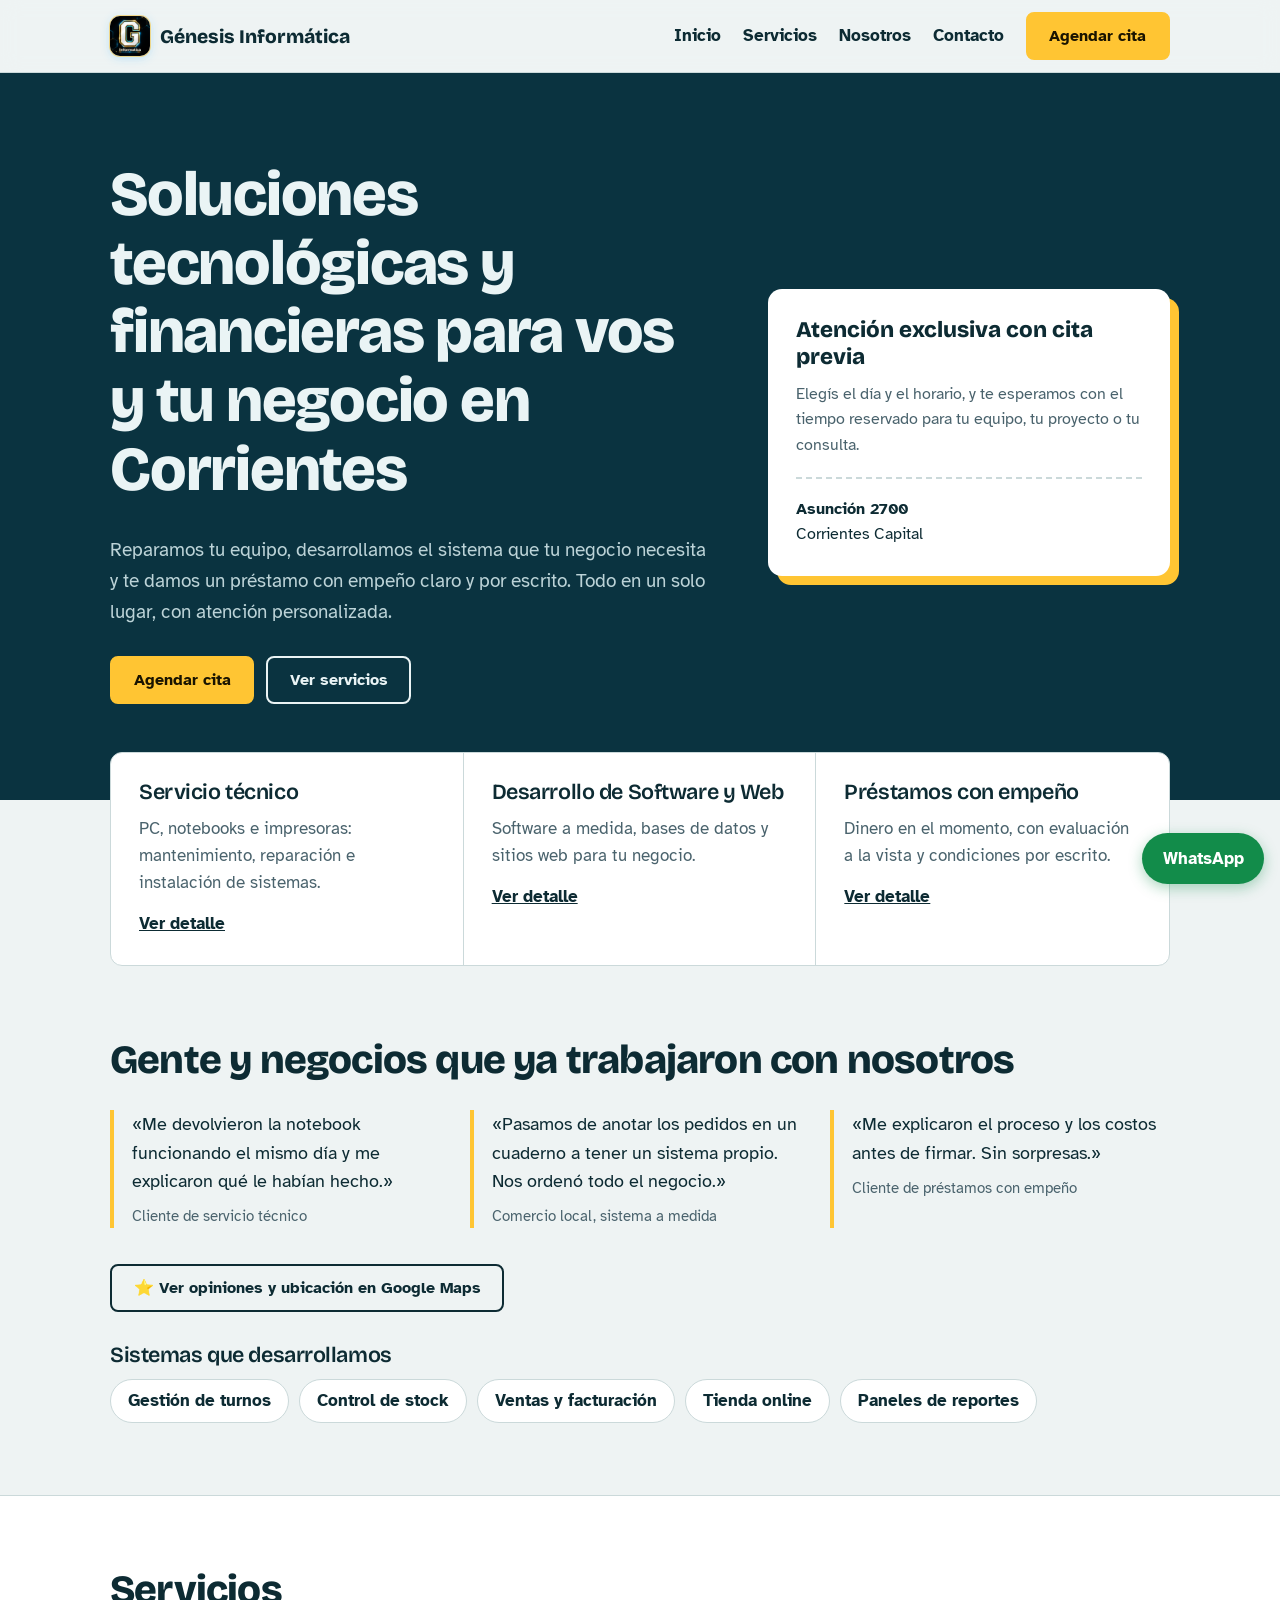
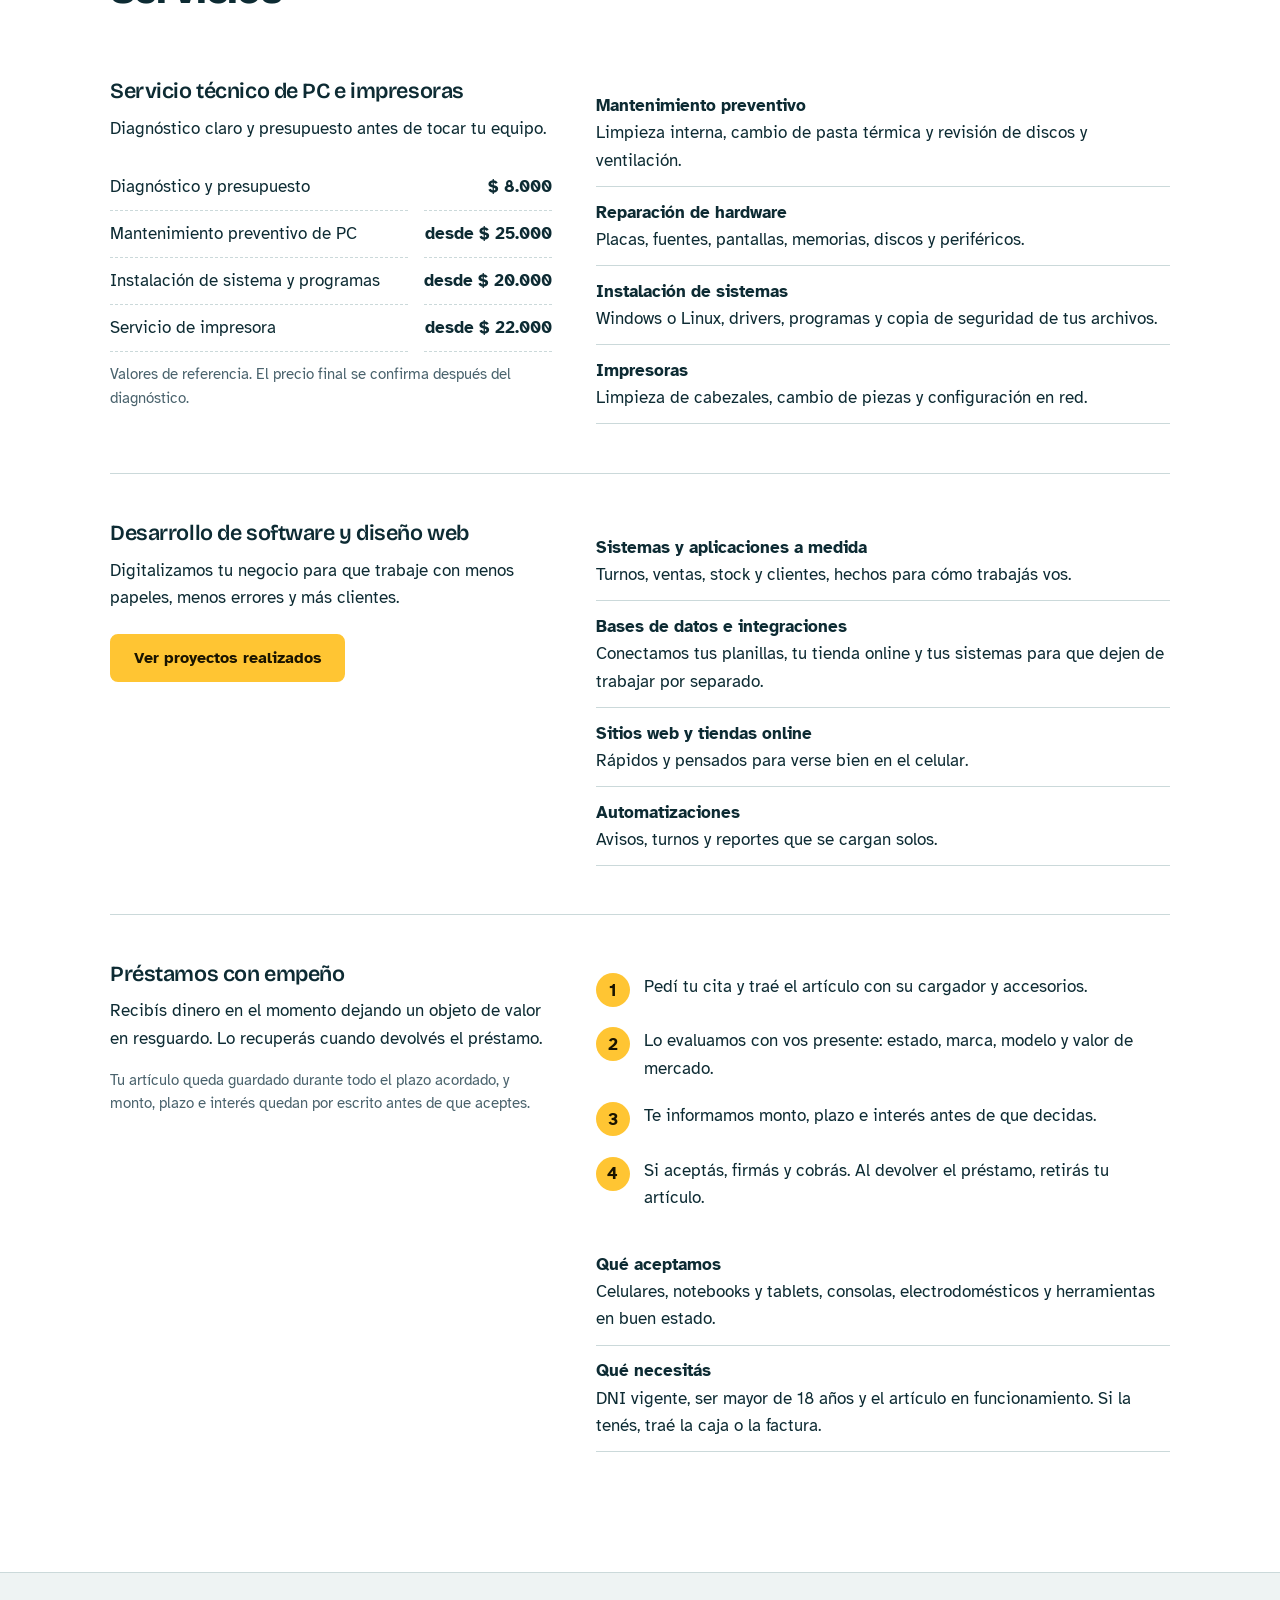
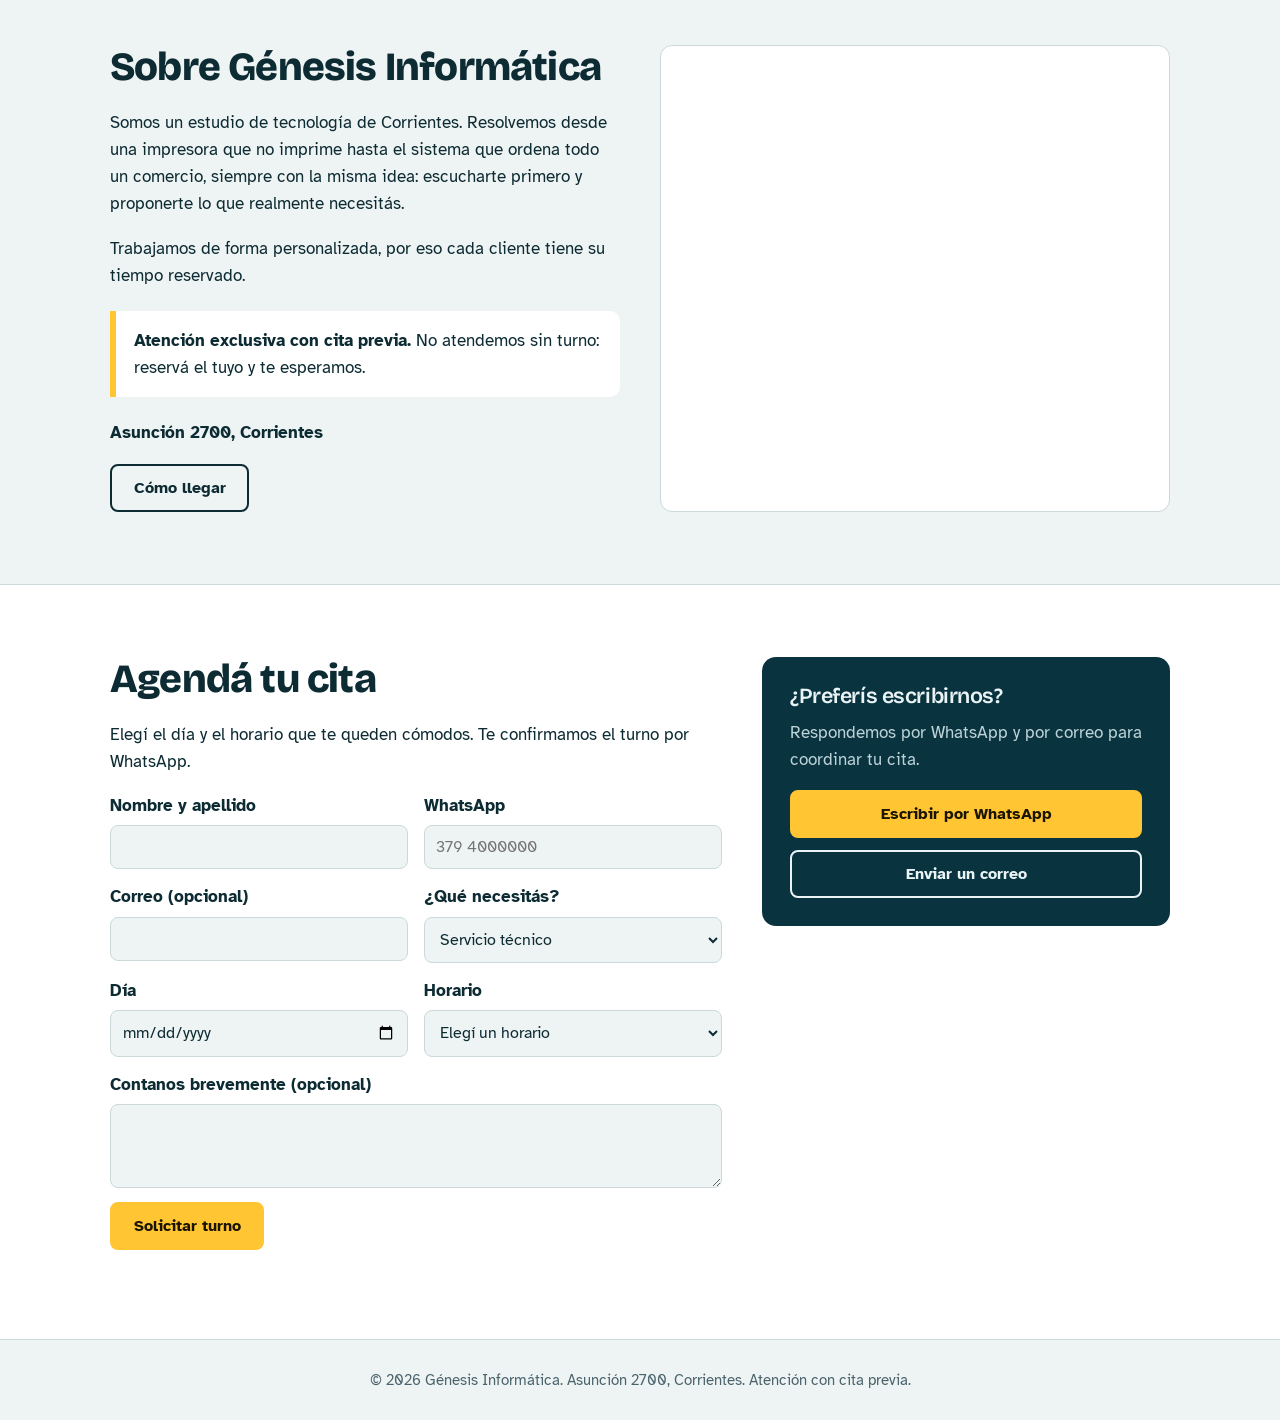
==== commit 8d70dc4d: "feat: agregar Open Graph para WhatsApp, Schema.org LocalBusiness, estado de carga en formulario y bo" ====
--- a/index.html
+++ b/index.html
@@ -6,6 +6,27 @@
   <title>Génesis Informática | Servicio técnico, desarrollo y préstamos en Corrientes</title>
   <meta name="description" content="Servicio técnico de PC e impresoras, desarrollo de software, diseño web y préstamos con empeño en Corrientes. Atención exclusiva con cita previa.">
 
+  <!-- Metadatos Open Graph (Previsualización en WhatsApp y Redes Sociales) -->
+  <meta property="og:type" content="website">
+  <meta property="og:locale" content="es_AR">
+  <meta property="og:site_name" content="Génesis Informática">
+  <meta property="og:title" content="Génesis Informática | Servicio técnico, desarrollo y préstamos en Corrientes">
+  <meta property="og:description" content="Servicio técnico de PC e impresoras, desarrollo de software, diseño web y préstamos con empeño en Corrientes. Atención exclusiva con cita previa.">
+  <meta property="og:url" content="https://tobregon1.github.io/genesis-informatica-pagina-web/">
+  <meta property="og:image" content="https://tobregon1.github.io/genesis-informatica-pagina-web/img/portada.png">
+  <meta property="og:image:width" content="1920">
+  <meta property="og:image:height" content="1080">
+  <meta property="og:image:alt" content="Génesis Informática Corrientes">
+
+  <!-- Twitter Card -->
+  <meta name="twitter:card" content="summary_large_image">
+  <meta name="twitter:title" content="Génesis Informática | Corrientes">
+  <meta name="twitter:description" content="Servicio técnico de PC e impresoras, desarrollo de software, diseño web y préstamos con empeño en Corrientes.">
+  <meta name="twitter:image" content="https://tobregon1.github.io/genesis-informatica-pagina-web/img/portada.png">
+
+  <!-- Color de barra del navegador móvil -->
+  <meta name="theme-color" content="#0a3340">
+
   <!-- Favicons -->
   <link rel="icon" type="image/png" href="img/logo.png">
   <link rel="apple-touch-icon" href="img/logo.png">
@@ -14,6 +35,43 @@
   <link rel="preconnect" href="https://fonts.googleapis.com">
   <link rel="preconnect" href="https://fonts.gstatic.com" crossorigin>
   <link href="https://fonts.googleapis.com/css2?family=Atkinson+Hyperlegible:wght@400;700&family=Bricolage+Grotesque:wght@600;800&display=swap" rel="stylesheet">
+
+  <!-- Datos estructurados Schema.org (SEO Local de Google) -->
+  <script type="application/ld+json">
+  {
+    "@context": "https://schema.org",
+    "@type": "LocalBusiness",
+    "name": "Génesis Informática",
+    "image": "https://tobregon1.github.io/genesis-informatica-pagina-web/img/portada.png",
+    "logo": "https://tobregon1.github.io/genesis-informatica-pagina-web/img/logo-192.png",
+    "url": "https://tobregon1.github.io/genesis-informatica-pagina-web/",
+    "telephone": "+5493794775092",
+    "email": "tobiobregon87@gmail.com",
+    "address": {
+      "@type": "PostalAddress",
+      "streetAddress": "Asunción 2700",
+      "addressLocality": "Corrientes",
+      "addressRegion": "Corrientes",
+      "postalCode": "W3400",
+      "addressCountry": "AR"
+    },
+    "geo": {
+      "@type": "GeoCoordinates",
+      "latitude": -27.4895163,
+      "longitude": -58.8172322
+    },
+    "hasMap": "https://maps.app.goo.gl/373kDPAMZQAHvNdu7",
+    "priceRange": "$$",
+    "openingHoursSpecification": [
+      {
+        "@type": "OpeningHoursSpecification",
+        "dayOfWeek": ["Monday", "Tuesday", "Wednesday", "Thursday", "Friday", "Saturday"],
+        "opens": "09:00",
+        "closes": "20:00"
+      }
+    ]
+  }
+  </script>
 
   <style>
     /* ==========================================================================
@@ -163,6 +221,13 @@
 
     .btn.o:hover {
       box-shadow: 0 4px 12px rgba(0, 0, 0, 0.15);
+    }
+
+    .btn:disabled {
+      opacity: 0.65;
+      cursor: not-allowed;
+      transform: none !important;
+      box-shadow: none !important;
     }
 
     /* ==========================================================================
@@ -785,6 +850,12 @@
           «Me explicaron el proceso y los costos antes de firmar. Sin sorpresas.»
           <cite>Cliente de préstamos con empeño</cite>
         </blockquote>
+      </div>
+
+      <div style="margin: 22px 0 32px;">
+        <a class="btn o" target="_blank" rel="noopener" href="https://maps.app.goo.gl/373kDPAMZQAHvNdu7">
+          ⭐ Ver opiniones y ubicación en Google Maps
+        </a>
       </div>
 
       <h3>Sistemas que desarrollamos</h3>
@@ -1023,6 +1094,8 @@
       e.preventDefault();
       const form = e.target;
       const status = $("#st");
+      const submitBtn = form.querySelector('button[type="submit"]');
+      const originalBtnText = submitBtn.innerHTML;
       const values = Object.fromEntries(new FormData(form));
 
       // Validar si es día no laborable
@@ -1030,6 +1103,11 @@
         status.textContent = "Ese día no atendemos. Elegí otra fecha.";
         return;
       }
+
+      // Estado de carga en el botón
+      submitBtn.disabled = true;
+      submitBtn.textContent = "Enviando solicitud...";
+      status.textContent = "";
 
       values.creado = new Date().toISOString();
       const msg = `Hola, soy ${values.nombre}. Quiero un turno para ${values.servicio} el ${values.fecha} a las ${values.hora}.${values.detalle ? " " + values.detalle : ""}`;
@@ -1046,6 +1124,9 @@
         } catch (_) {}
       }
 
+      submitBtn.disabled = false;
+      submitBtn.innerHTML = originalBtnText;
+
       status.innerHTML = (sent ? "Recibimos tu solicitud. " : "") +
         `Confirmá tu turno por WhatsApp: <a href="${waURL(msg)}" target="_blank" rel="noopener">enviar mensaje</a>.`;
 
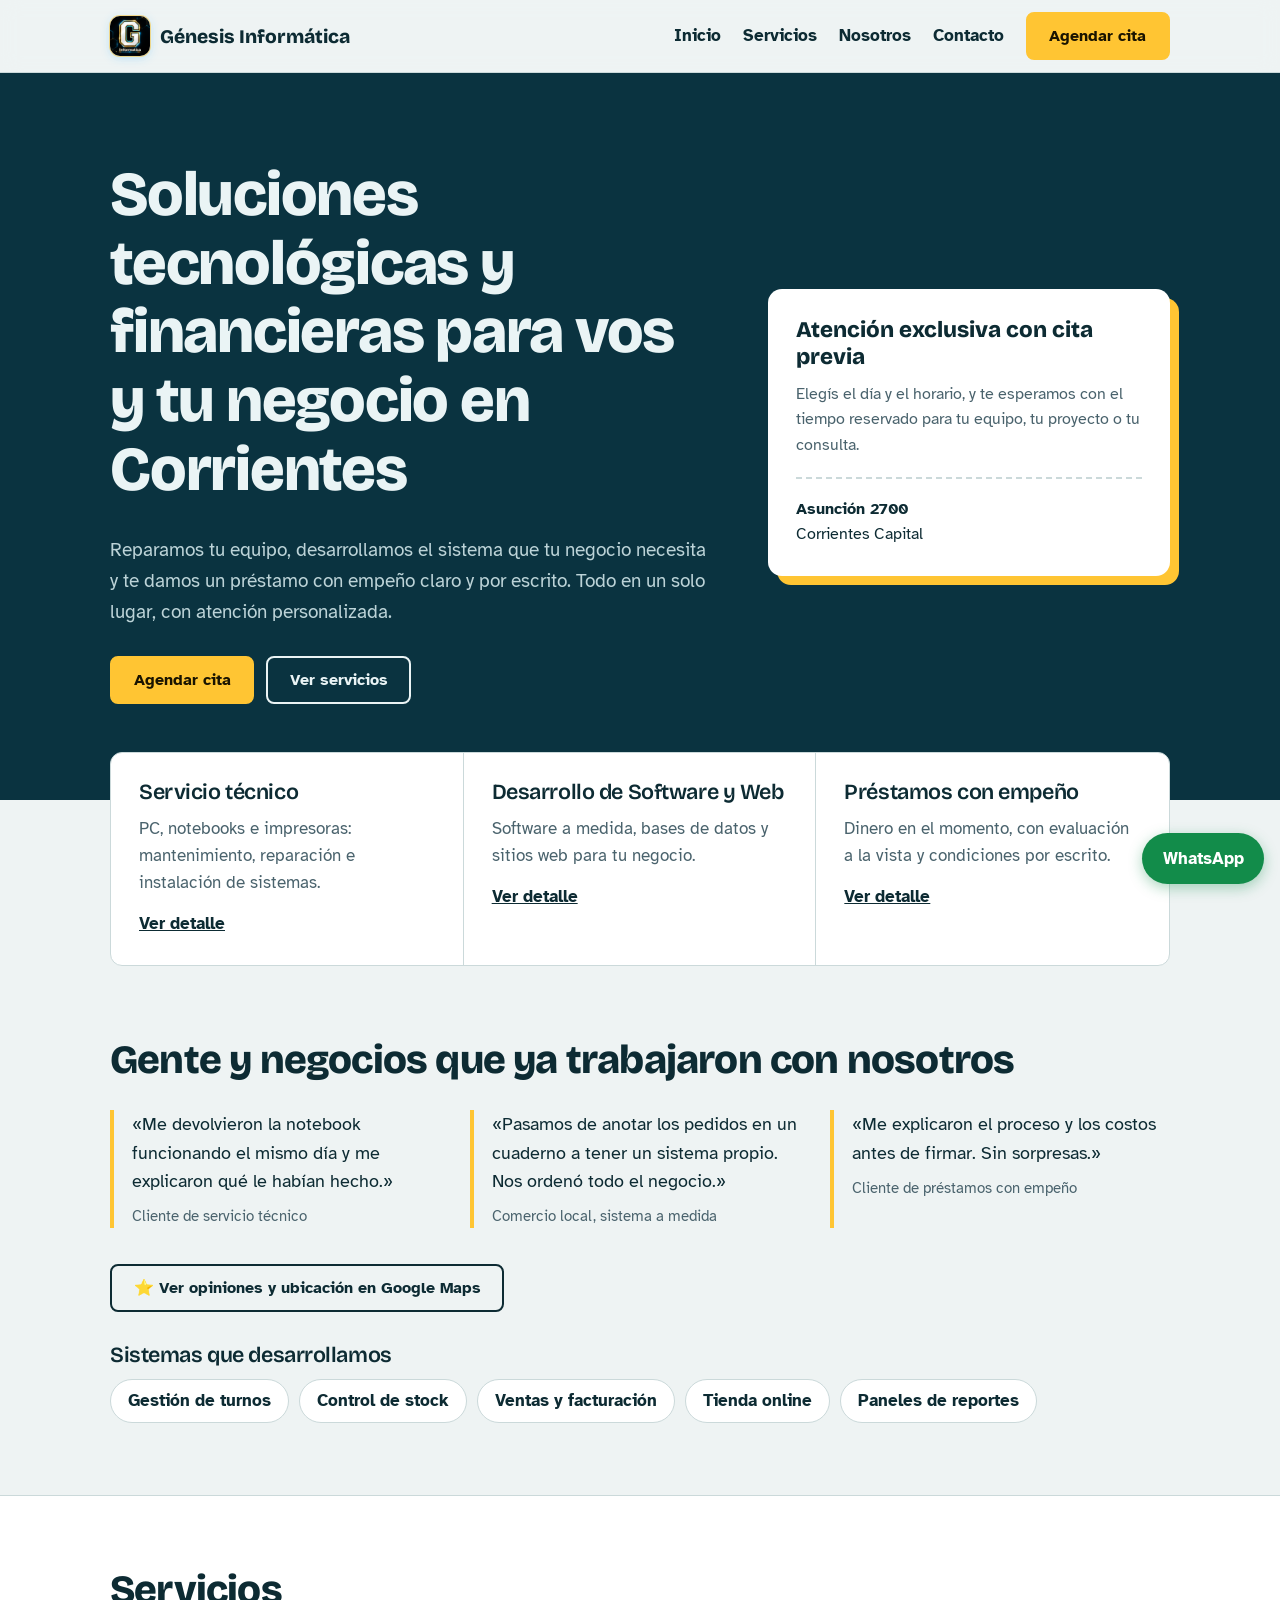
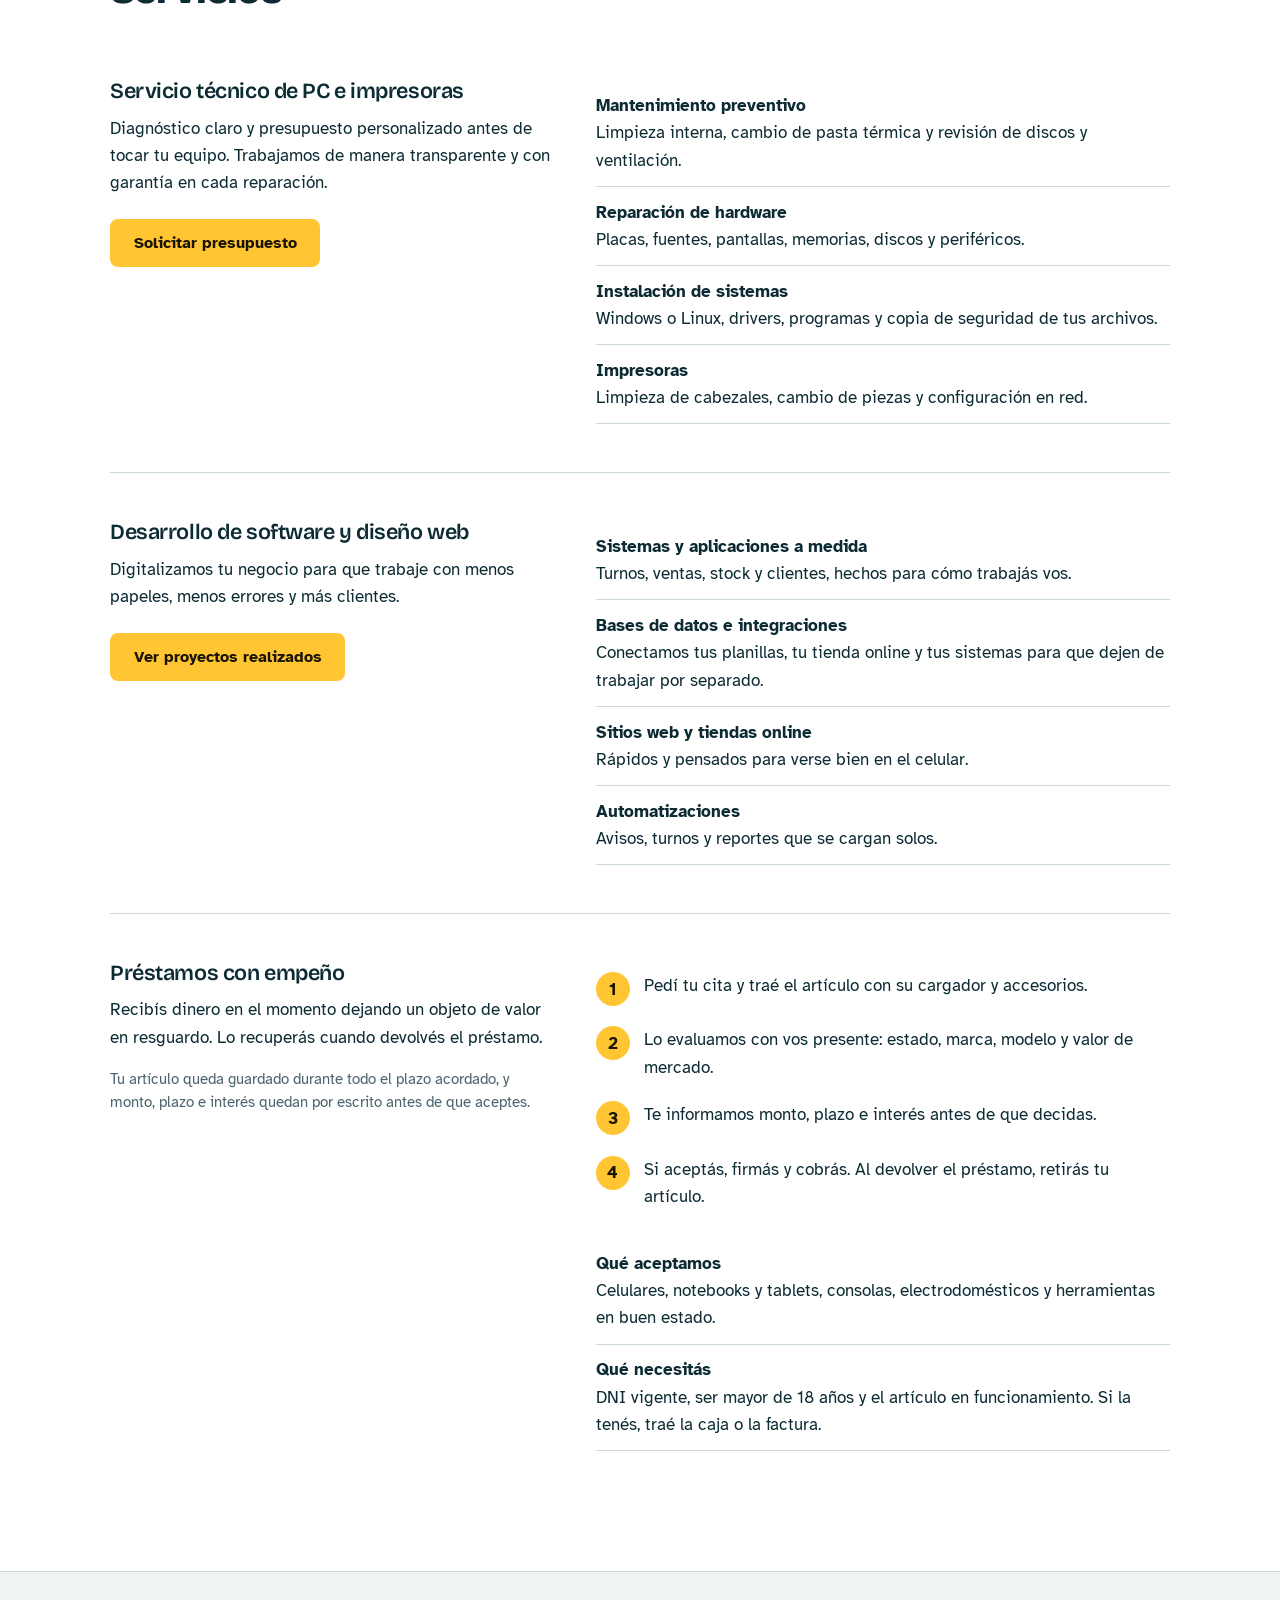
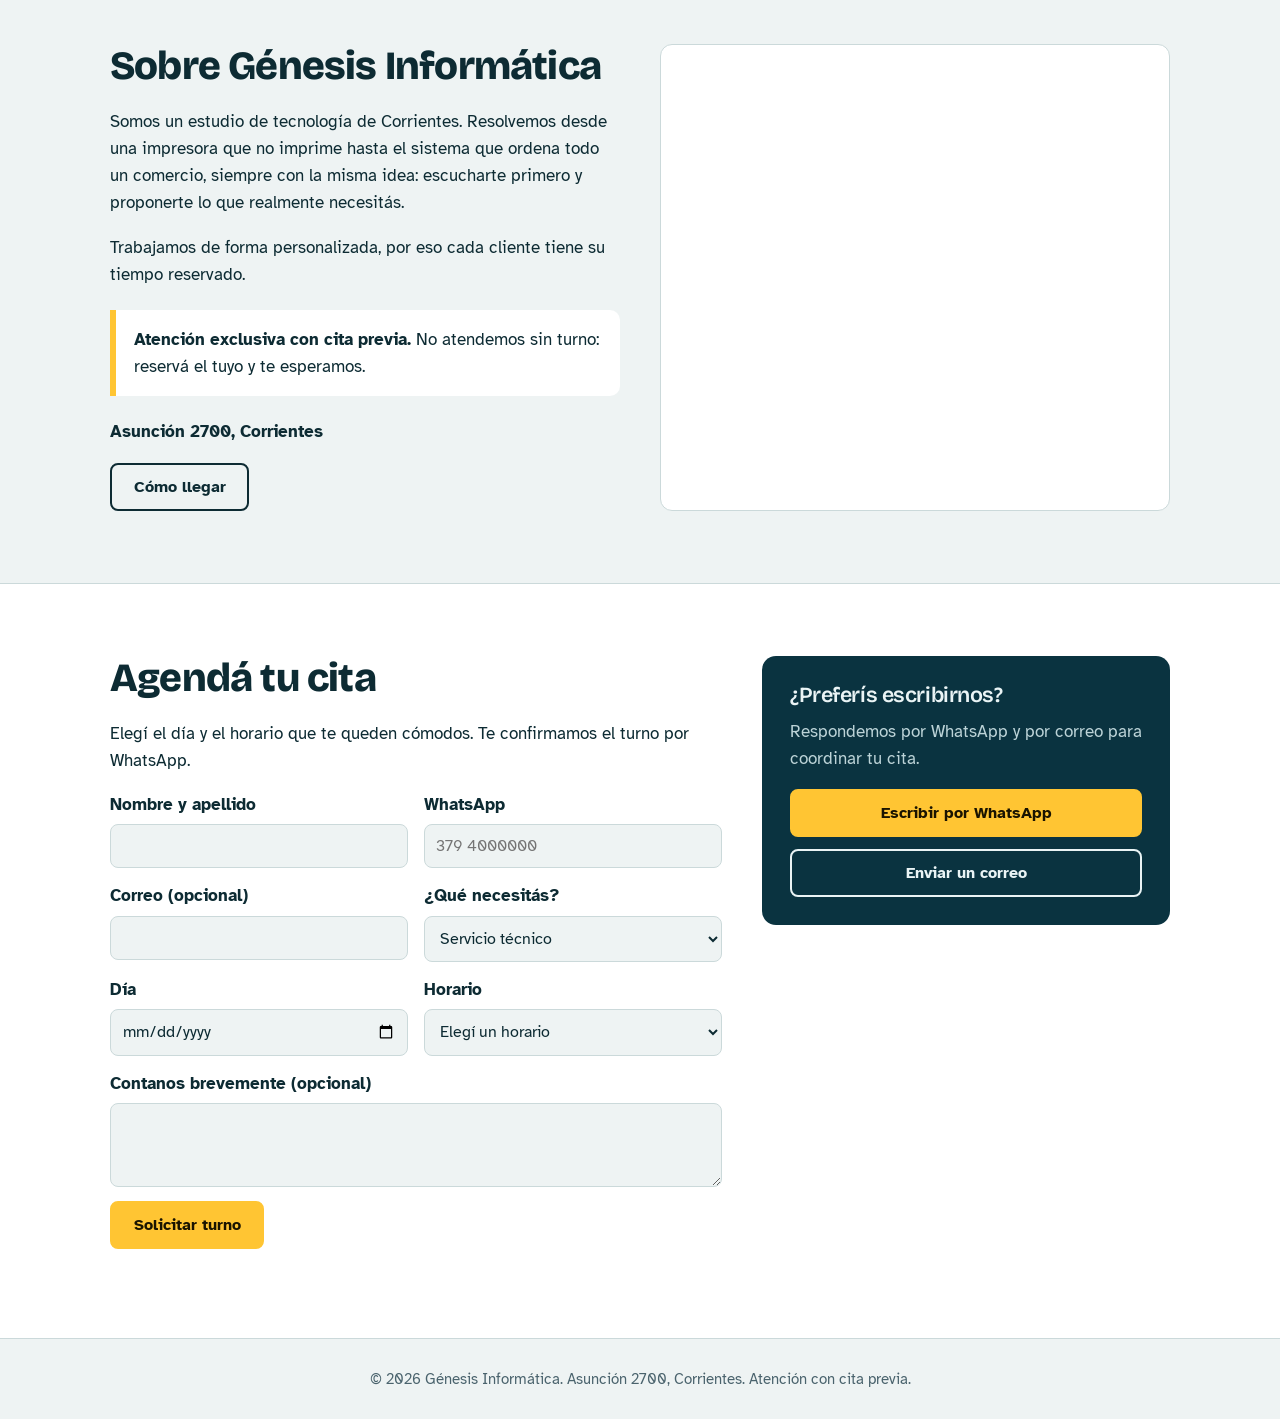
==== commit 11616684: "refactor: quitar precios numericos y mostrar solo servicios tecnicos con boton a contacto" ====
--- a/index.html
+++ b/index.html
@@ -877,18 +877,8 @@
         <article class="svc" id="tecnico">
           <div>
             <h3>Servicio técnico de PC e impresoras</h3>
-            <p>Diagnóstico claro y presupuesto antes de tocar tu equipo.</p>
-            <dl class="pr">
-              <dt>Diagnóstico y presupuesto</dt>
-              <dd>$ 8.000</dd>
-              <dt>Mantenimiento preventivo de PC</dt>
-              <dd>desde $ 25.000</dd>
-              <dt>Instalación de sistema y programas</dt>
-              <dd>desde $ 20.000</dd>
-              <dt>Servicio de impresora</dt>
-              <dd>desde $ 22.000</dd>
-            </dl>
-            <p class="fine">Valores de referencia. El precio final se confirma después del diagnóstico.</p>
+            <p>Diagnóstico claro y presupuesto personalizado antes de tocar tu equipo. Trabajamos de manera transparente y con garantía en cada reparación.</p>
+            <a class="btn" href="#contacto">Solicitar presupuesto</a>
           </div>
           <ul class="ls">
             <li><b>Mantenimiento preventivo</b>Limpieza interna, cambio de pasta térmica y revisión de discos y ventilación.</li>
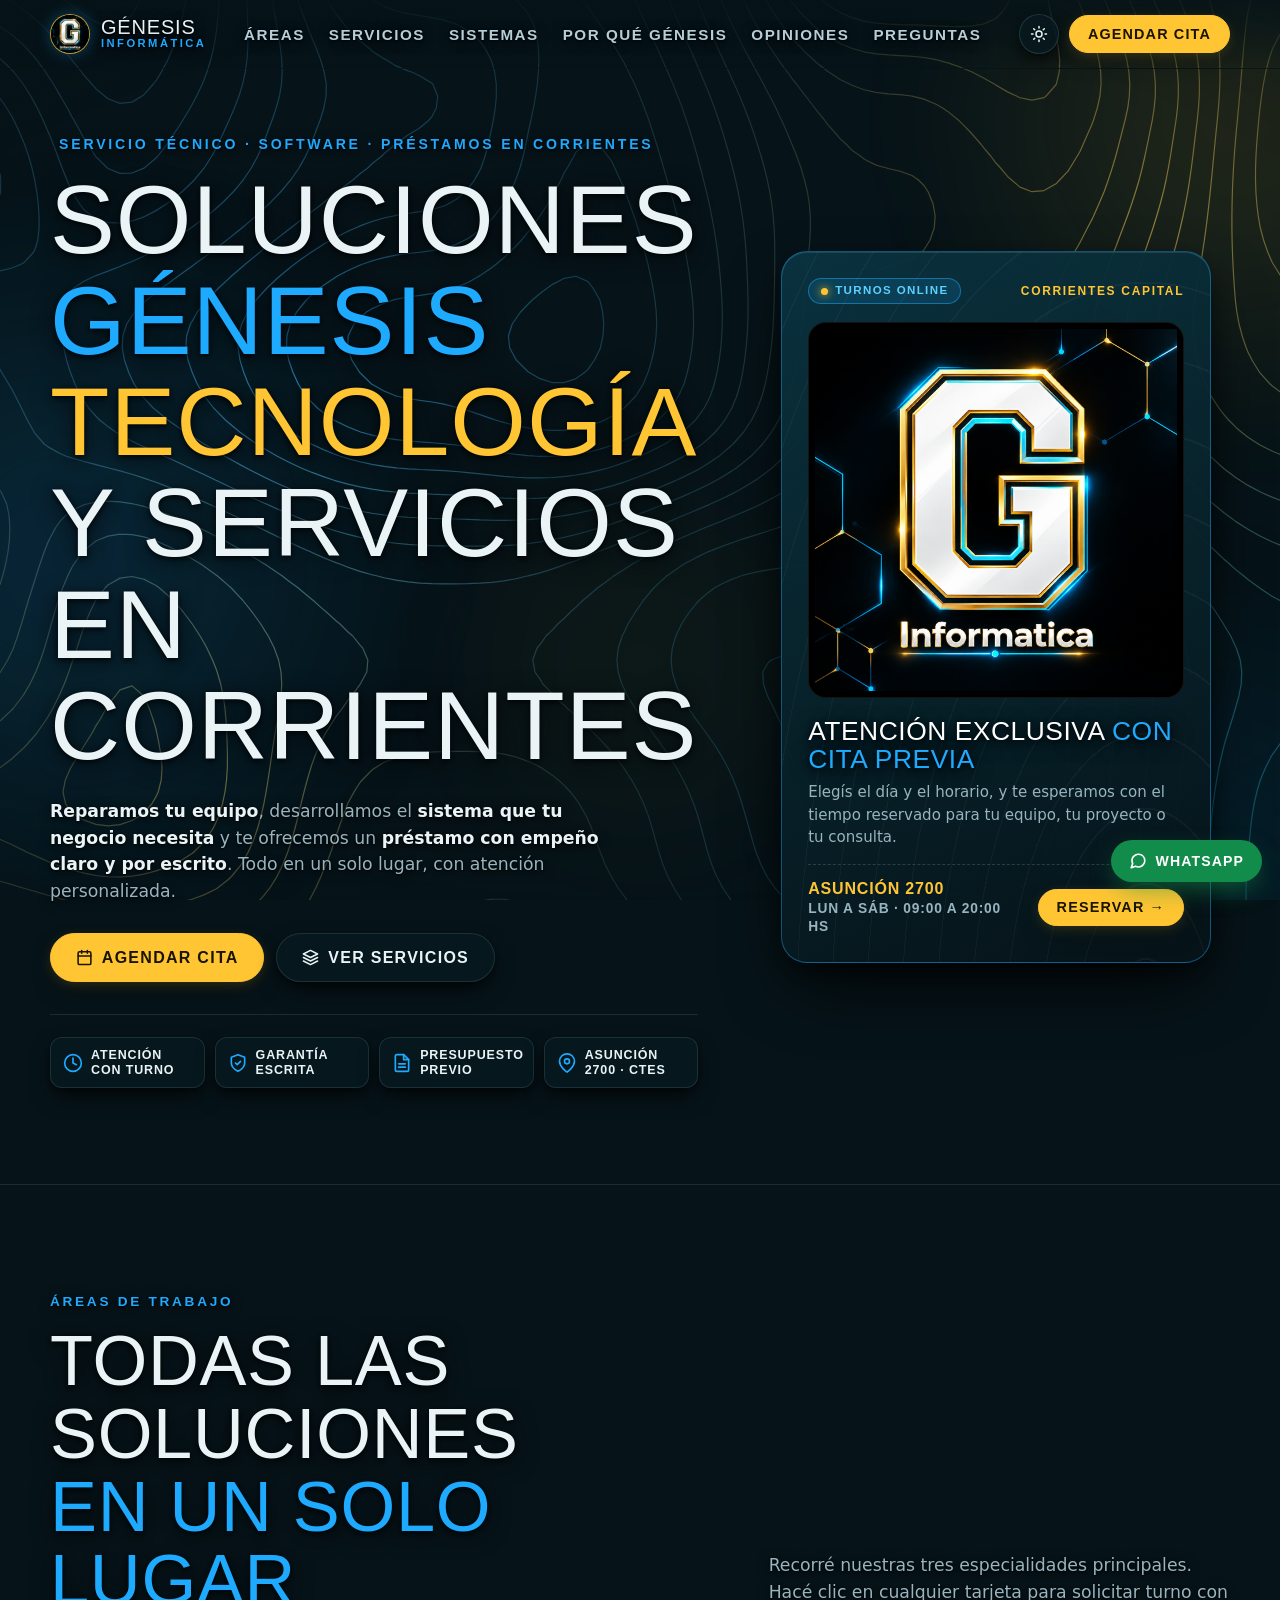
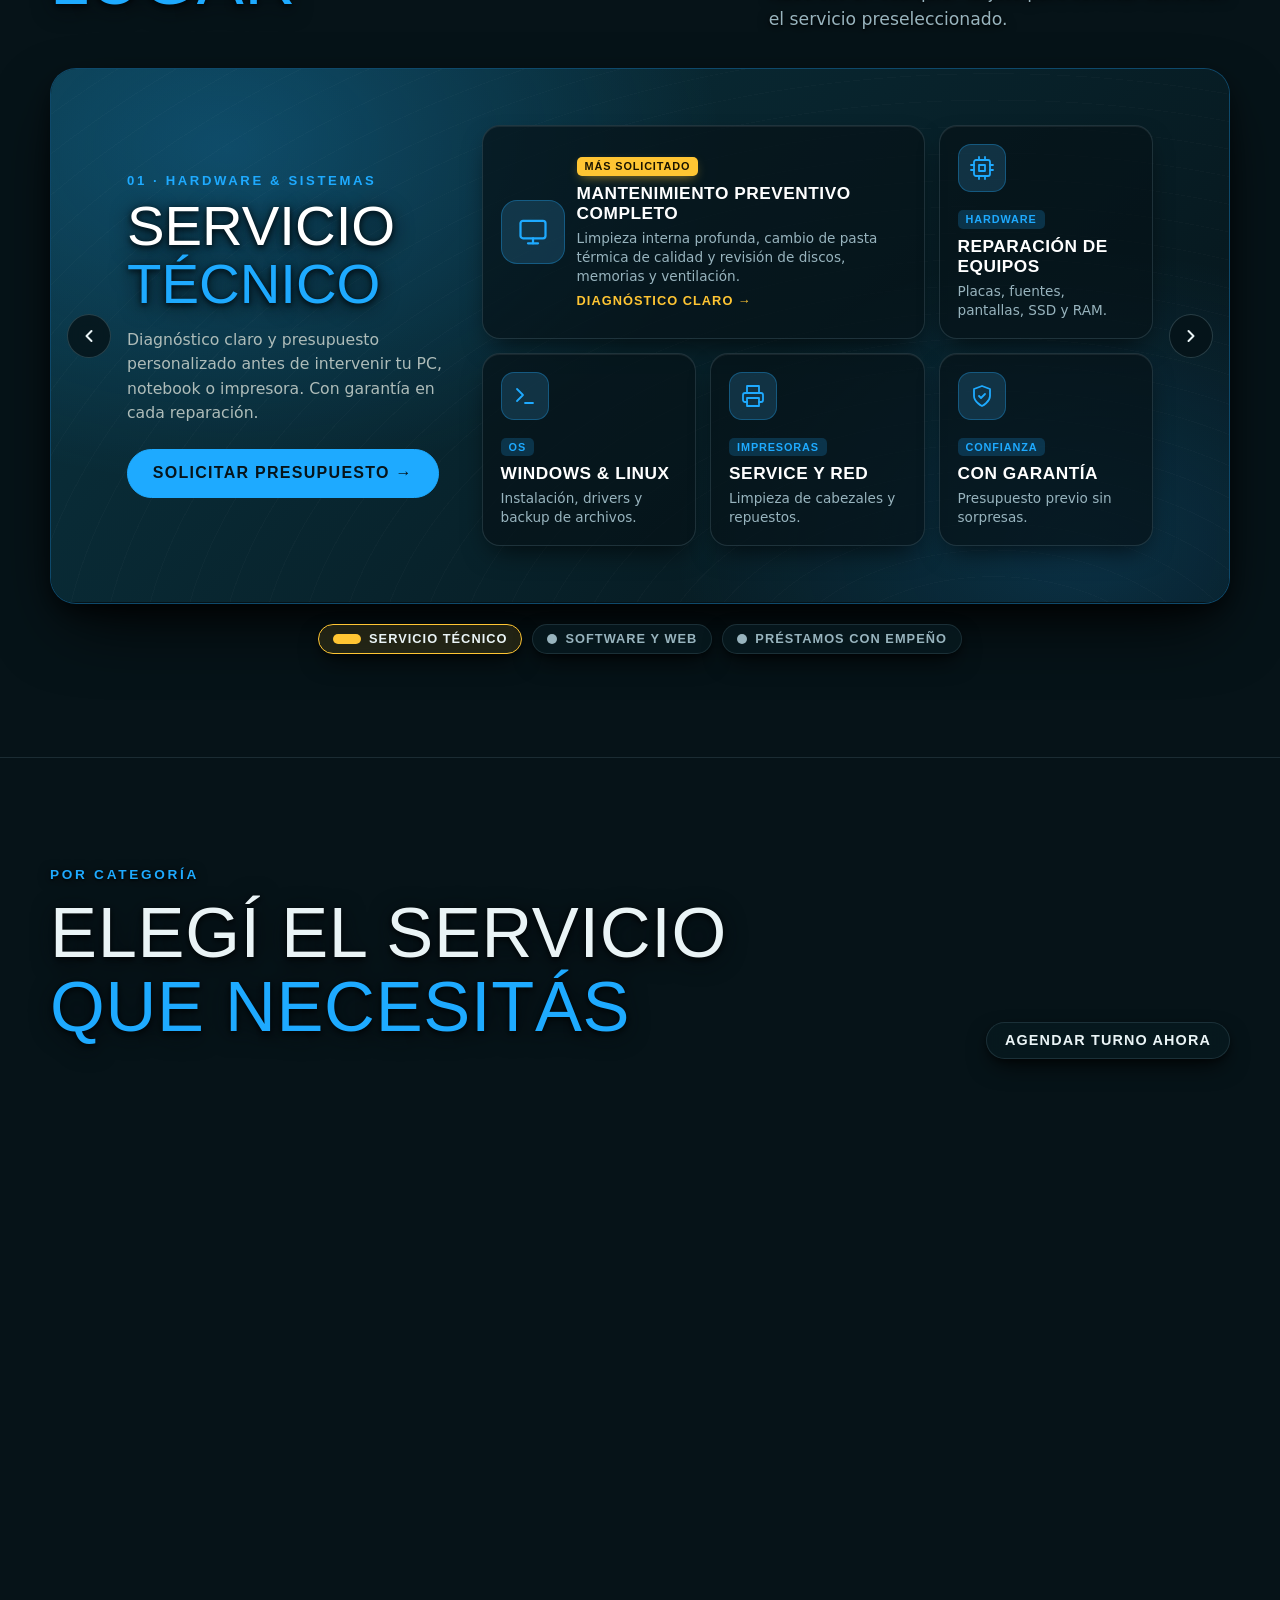
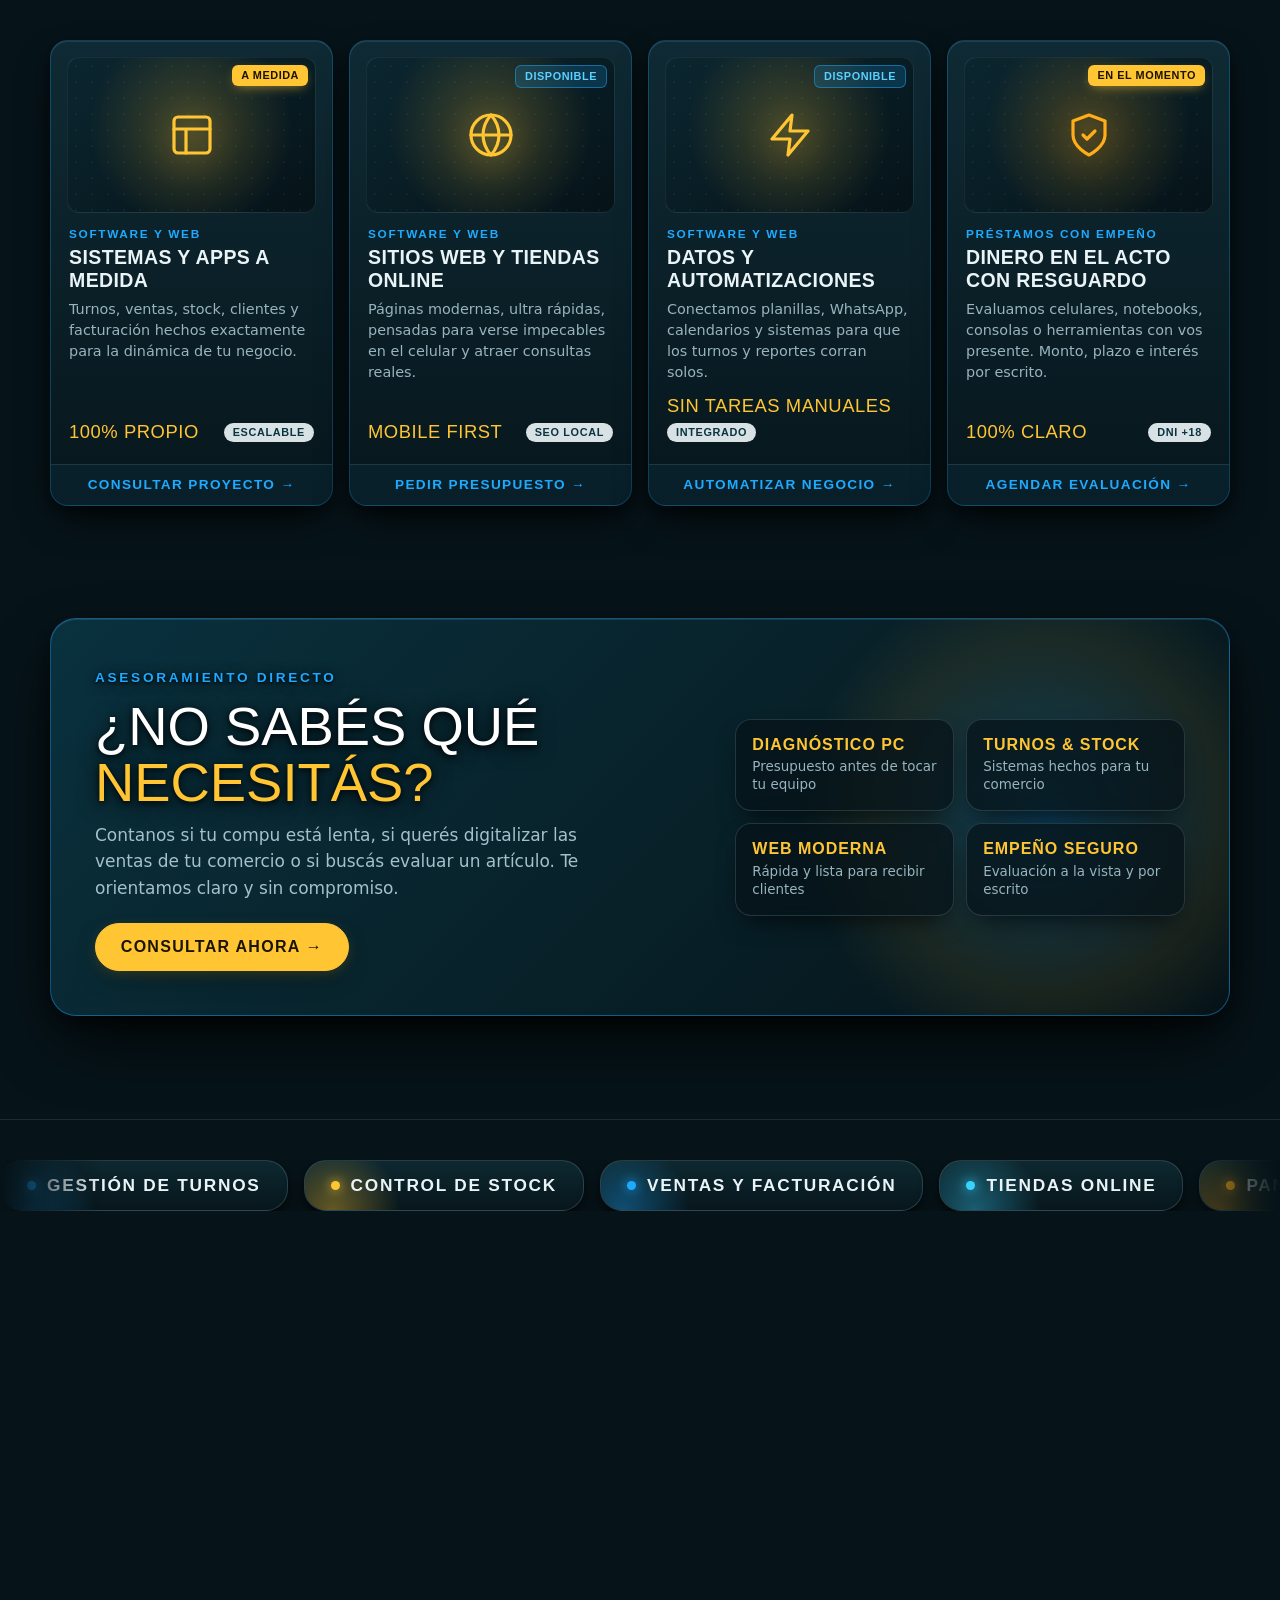
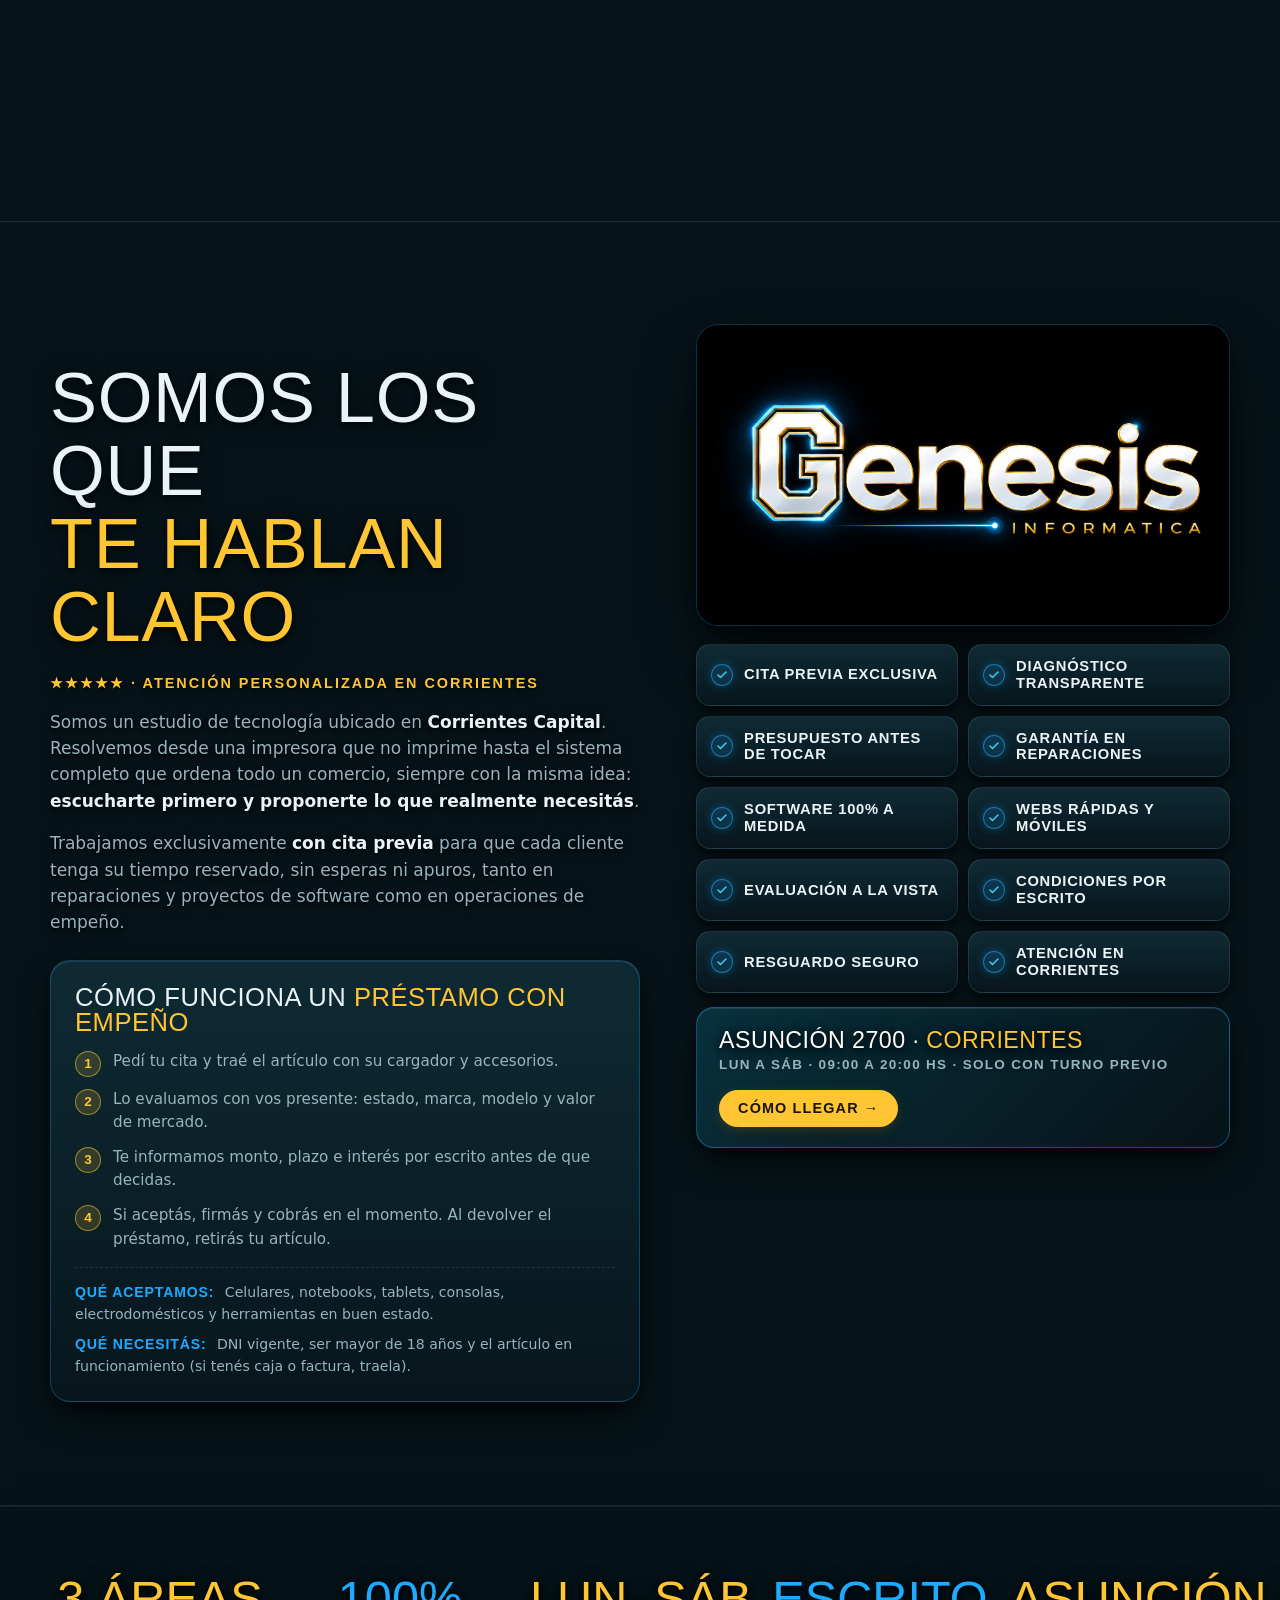
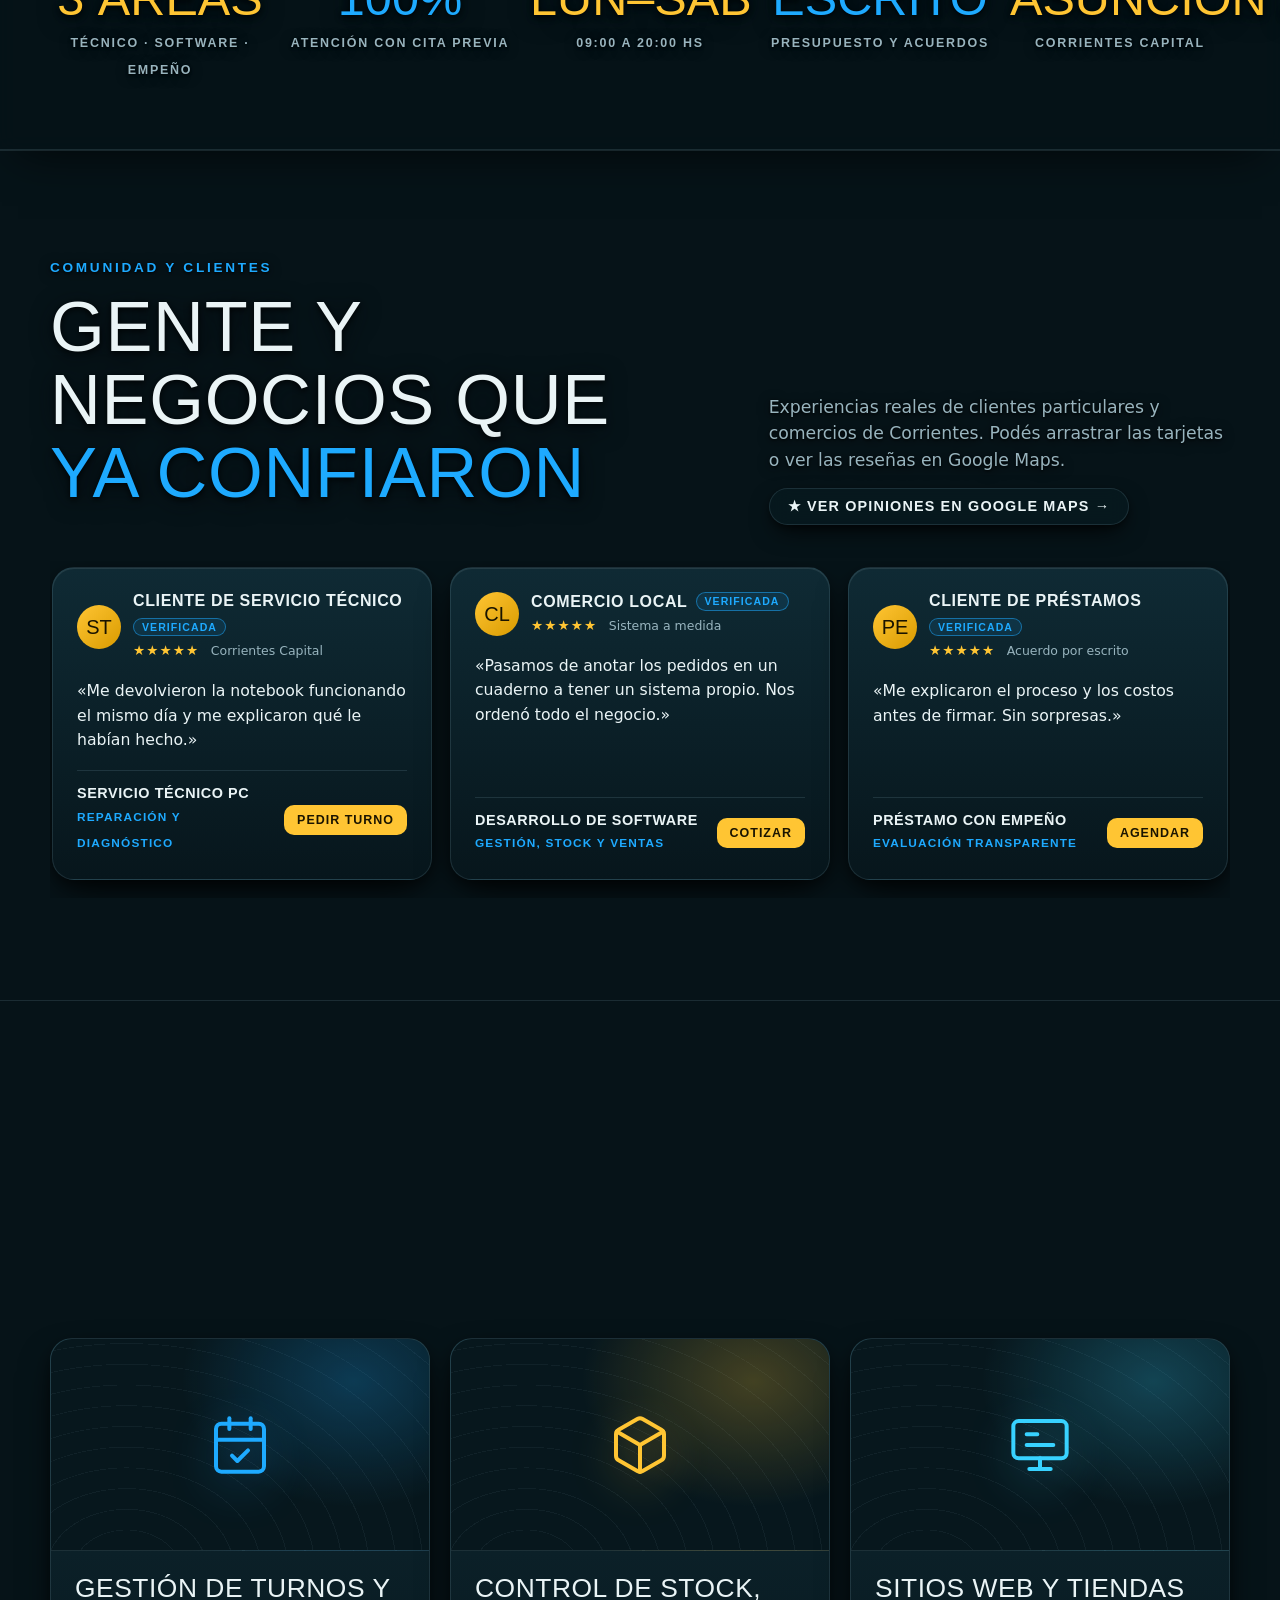
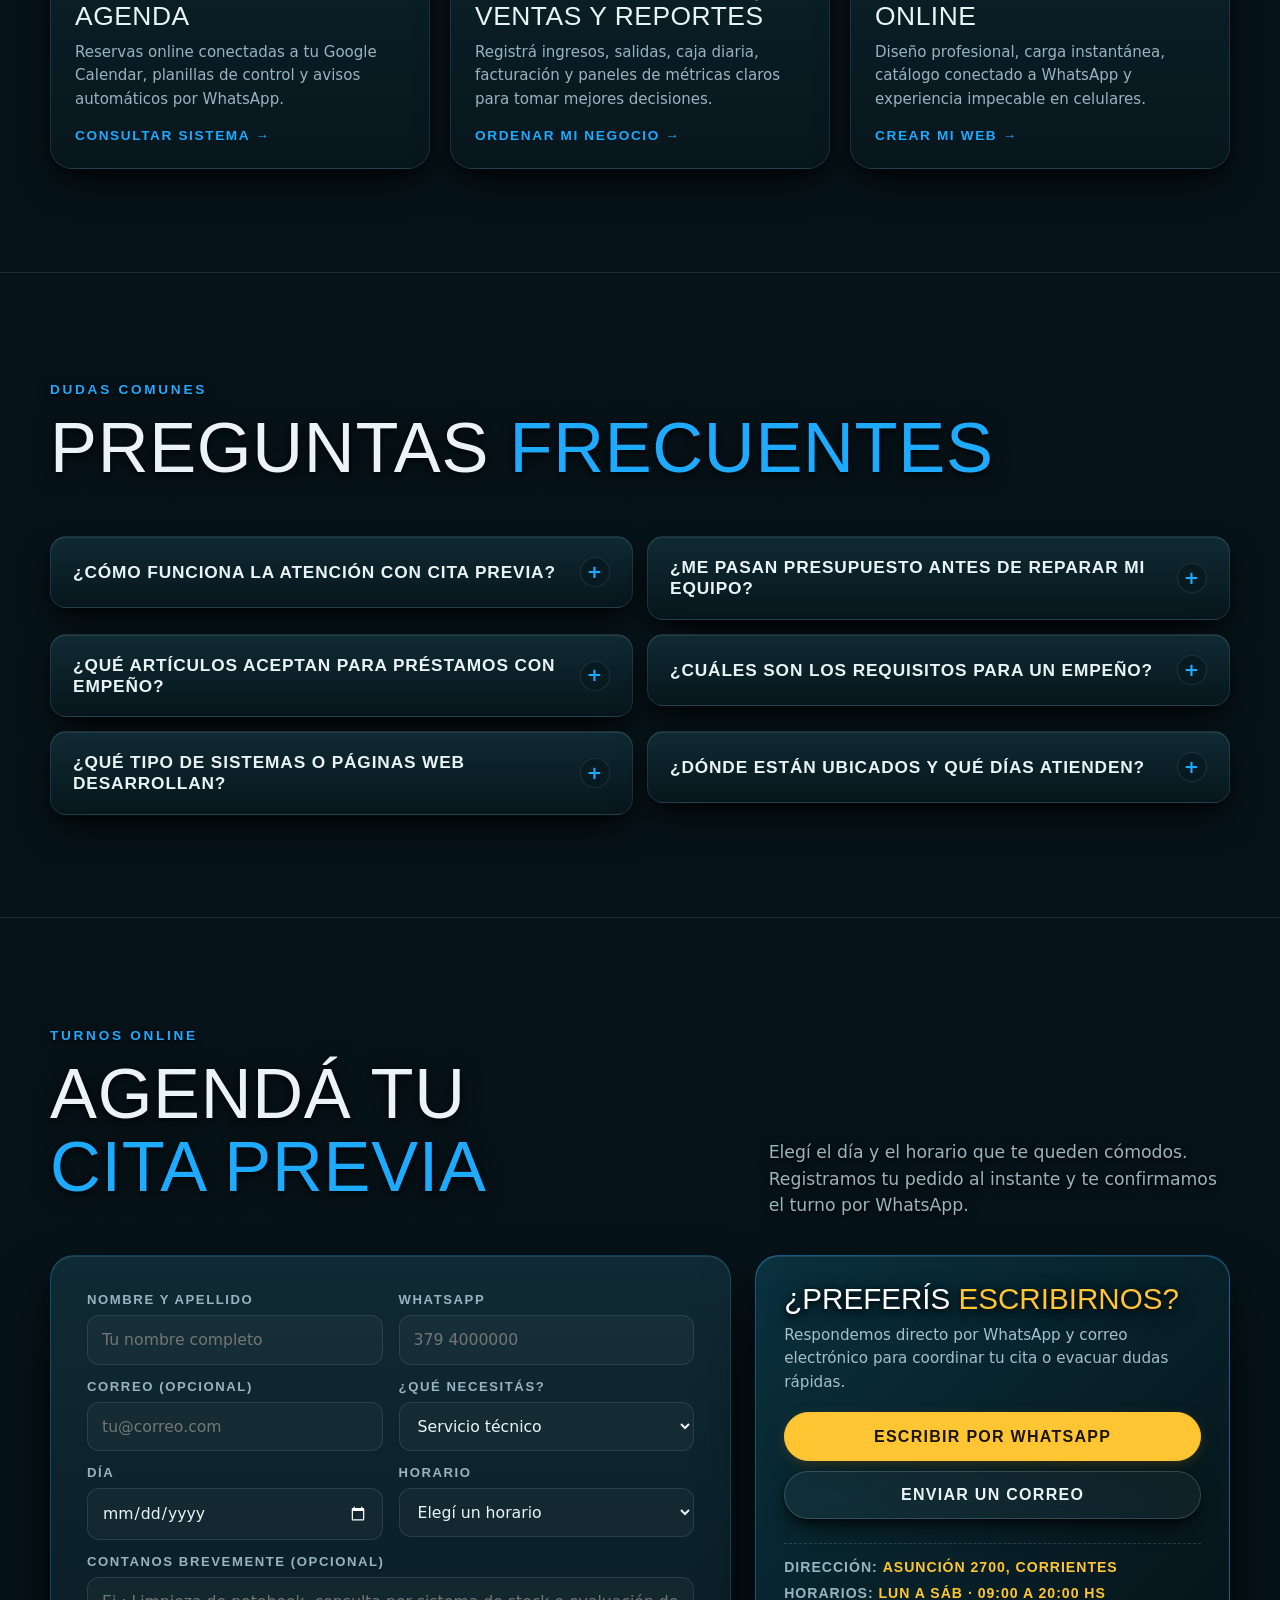
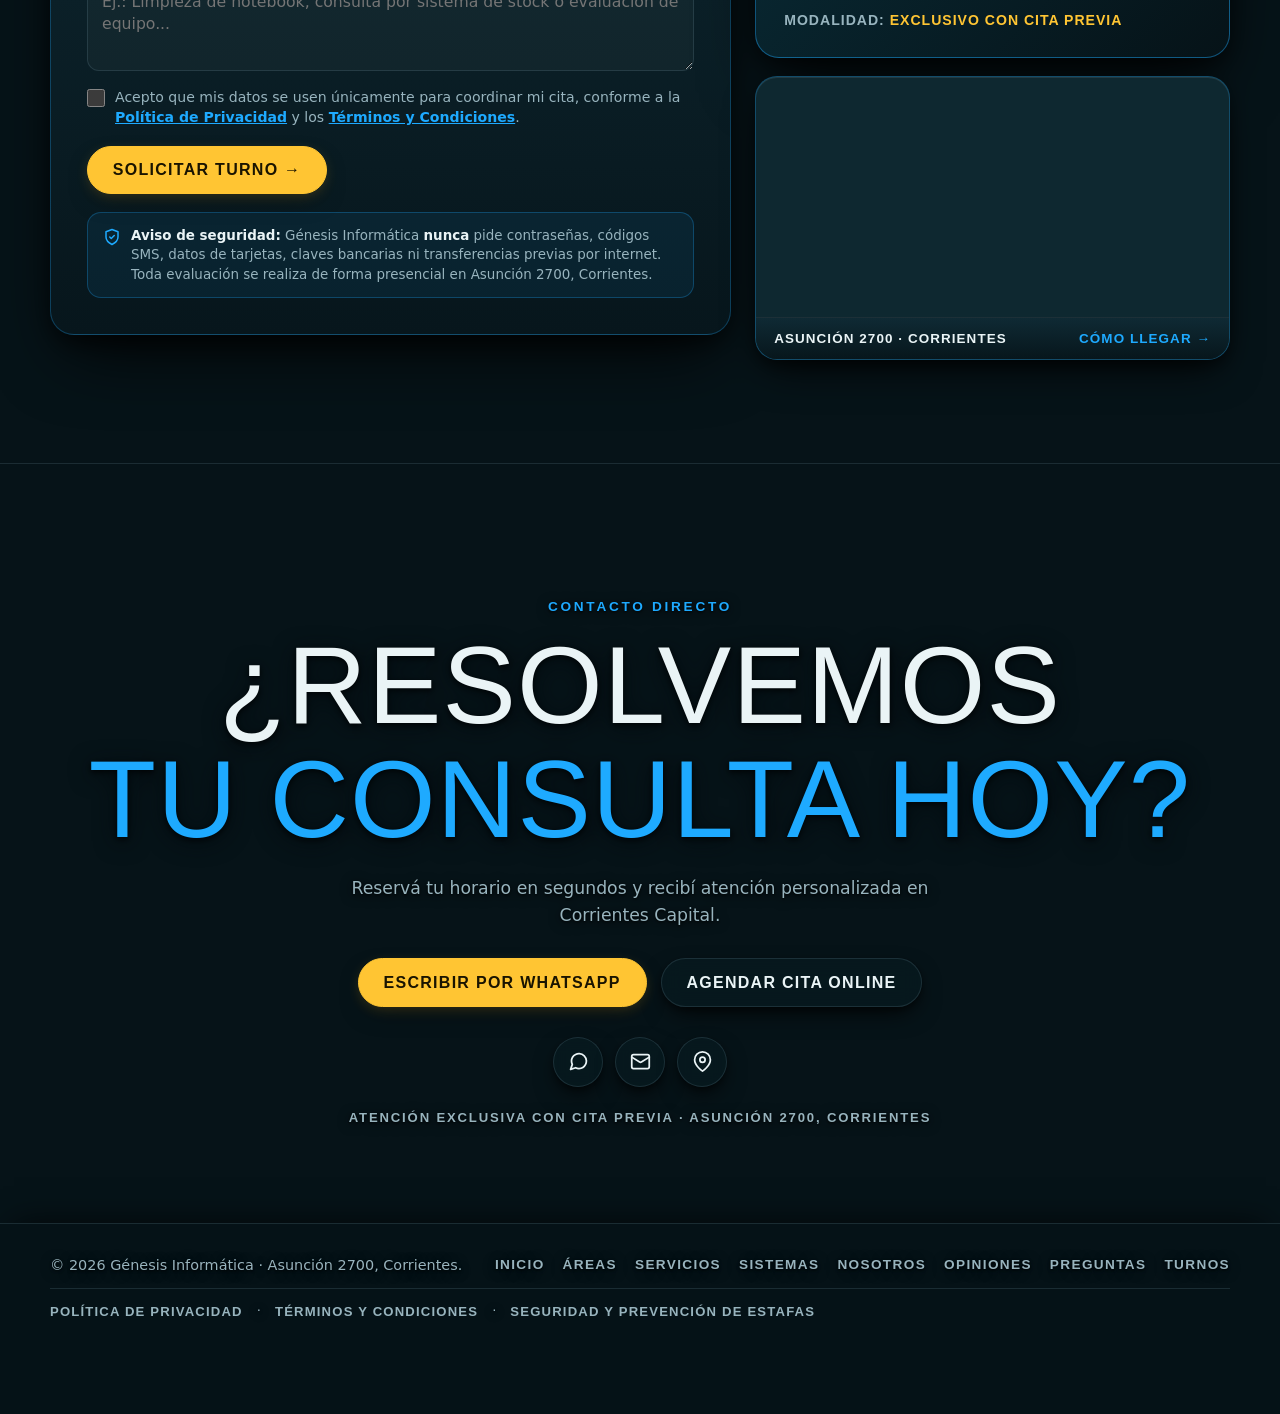
==== commit dccaddfd: "refactor: redesign UI with new theme system and typography" ====
--- a/index.html
+++ b/index.html
@@ -3,6 +3,8 @@
 <head>
   <meta charset="utf-8">
   <meta name="viewport" content="width=device-width, initial-scale=1, viewport-fit=cover">
+  <meta http-equiv="Content-Security-Policy" content="default-src 'self'; script-src 'self' 'unsafe-inline'; style-src 'self' 'unsafe-inline' https://fonts.googleapis.com; font-src 'self' https://fonts.gstatic.com; img-src 'self' data: https:; frame-src https://www.google.com https://maps.google.com; connect-src 'self' https://script.google.com https://script.googleusercontent.com; base-uri 'self'; form-action 'self'; object-src 'none'; upgrade-insecure-requests;">
+  <meta name="referrer" content="strict-origin-when-cross-origin">
   <title>Génesis Informática | Servicio técnico, desarrollo y préstamos en Corrientes</title>
   <meta name="description" content="Servicio técnico de PC e impresoras, desarrollo de software, diseño web y préstamos con empeño en Corrientes. Atención exclusiva con cita previa.">
 
@@ -25,16 +27,30 @@
   <meta name="twitter:image" content="https://tobregon1.github.io/genesis-informatica-pagina-web/img/portada.png">
 
   <!-- Color de barra del navegador móvil -->
-  <meta name="theme-color" content="#0a3340">
+  <meta name="theme-color" content="#0a3340" id="metaTheme">
 
   <!-- Favicons -->
   <link rel="icon" type="image/png" href="img/logo.png">
   <link rel="apple-touch-icon" href="img/logo.png">
 
-  <!-- Google Fonts -->
+  <!-- Inicialización instantánea de tema (evita parpadeo) -->
+  <script>
+    (function () {
+      try {
+        var saved = localStorage.getItem("genesis-theme");
+        if (saved === "light") {
+          document.documentElement.setAttribute("data-theme", "light");
+          var m = document.getElementById("metaTheme");
+          if (m) m.setAttribute("content", "#eef3f3");
+        }
+      } catch (_) {}
+    })();
+  </script>
+
+  <!-- Google Fonts (Anton + Barlow Condensed + Barlow) -->
   <link rel="preconnect" href="https://fonts.googleapis.com">
   <link rel="preconnect" href="https://fonts.gstatic.com" crossorigin>
-  <link href="https://fonts.googleapis.com/css2?family=Atkinson+Hyperlegible:wght@400;700&family=Bricolage+Grotesque:wght@600;800&display=swap" rel="stylesheet">
+  <link href="https://fonts.googleapis.com/css2?family=Anton&family=Barlow+Condensed:wght@500;600;700&family=Barlow:wght@400;500;600&display=swap" rel="stylesheet">
 
   <!-- Datos estructurados Schema.org (SEO Local de Google) -->
   <script type="application/ld+json">
@@ -75,56 +91,98 @@
 
   <style>
     /* ==========================================================================
-       1. VARIABLES & TEMAS
+       1. VARIABLES DE DISEÑO & TEMAS — IDENTIDAD GÉNESIS INFORMÁTICA
+          (Azul Petróleo #0a3340 · Dorado #ffc533 · Celeste Eléctrico #1eaaff)
        ========================================================================== */
     :root {
+      --bg: #061318;
+      --bg2: #081a20;
+      --card: #0e2830;
+      --card-grad: linear-gradient(180deg, #0f2a34, #07161c);
+      --ink: #0a3340;
+      --line: rgba(180, 224, 240, .12);
+      --line-teal: rgba(30, 170, 255, .28);
+      --text: #eaf4f6;
+      --muted: #98b4be;
+      --ac: #ffc533;
+      --ac-ink: #1a1400;
+      --teal: #1eaaff;
+      --teal2: #0a6ea8;
+      --yellow: #ffc533;
+      --neon: #38d2ff;
+      --blue: #1eaaff;
+      --orange: #e69200;
+      --surface-pill: rgba(8, 26, 32, .84);
+      --display: "Anton", Impact, sans-serif;
+      --cond: "Barlow Condensed", sans-serif;
+      --body: "Barlow", system-ui, -apple-system, sans-serif;
+      --ease: cubic-bezier(.2, .7, .2, 1);
+
+      /* Sombreados de texto y carteles (máxima legibilidad sobre fondo topográfico) */
+      --tx-shadow-lg: 0 4px 22px rgba(2, 10, 14, .98), 0 2px 6px rgba(0, 0, 0, .95);
+      --tx-shadow-sm: 0 2px 12px rgba(2, 10, 14, .98), 0 1px 3px rgba(0, 0, 0, .95);
+      --tx-shadow-dark-lg: 0 4px 20px rgba(2, 10, 14, .95), 0 2px 6px rgba(0, 0, 0, .9);
+      --sh-card: 0 18px 40px -12px rgba(0, 0, 0, .86), 0 6px 18px -4px rgba(0, 0, 0, .72), inset 0 1px 0 rgba(255, 255, 255, .09);
+      --sh-card-hover: 0 26px 54px -14px rgba(0, 0, 0, .94), 0 12px 32px -12px rgba(30, 170, 255, .45), inset 0 1px 0 rgba(255, 255, 255, .14);
+      --sh-banner: 0 30px 70px -18px rgba(0, 0, 0, .94), 0 10px 26px -6px rgba(0, 0, 0, .78), inset 0 1px 0 rgba(255, 255, 255, .1);
+      --sh-pill: 0 10px 24px -6px rgba(0, 0, 0, .82), 0 3px 8px -2px rgba(0, 0, 0, .65);
+
+      /* Tokens del fondo topográfico (Celeste eléctrico + Dorado Génesis) */
+      --gig-teal: rgba(30, 170, 255, .17);
+      --gig-teal2: rgba(10, 110, 168, .20);
+      --gig-orange: rgba(255, 197, 51, .14);
+      --gig-orange2: rgba(255, 197, 51, .05);
+      --gig-vignette: rgba(6, 19, 24, .58);
+
+      color-scheme: dark;
+    }
+
+    :root[data-theme="light"] {
       --bg: #eef3f3;
-      --sf: #ffffff;
-      --tx: #0d2b33;
-      --mu: #4a636d;
-      --ln: #cbd9da;
+      --bg2: #e2ecee;
+      --card: #ffffff;
+      --card-grad: linear-gradient(180deg, #ffffff, #f3f8f9);
       --ink: #0a3340;
+      --line: rgba(13, 43, 51, .16);
+      --line-teal: rgba(10, 118, 184, .28);
+      --text: #0d2b33;
+      --muted: #3d5660;
       --ac: #ffc533;
-      --hd: rgba(238, 243, 243, 0.92);
+      --ac-ink: #1a1400;
+      --teal: #0a76b8;
+      --teal2: #0a3340;
+      --yellow: #b87c00;
+      --neon: #0a76b8;
+      --blue: #0a76b8;
+      --orange: #c97a00;
+      --surface-pill: rgba(255, 255, 255, .90);
+
+      --tx-shadow-lg: 0 2px 14px rgba(238, 243, 243, .98), 0 2px 4px rgba(10, 51, 64, .18);
+      --tx-shadow-sm: 0 1px 10px rgba(238, 243, 243, .98), 0 0 4px rgba(238, 243, 243, .96);
+      --sh-card: 0 16px 34px -12px rgba(10, 51, 64, .24), 0 5px 14px -4px rgba(10, 51, 64, .15), 0 0 0 1px rgba(10, 51, 64, .06);
+      --sh-card-hover: 0 24px 48px -14px rgba(10, 51, 64, .32), 0 10px 24px -8px rgba(10, 118, 184, .24);
+      --sh-banner: 0 26px 56px -16px rgba(10, 51, 64, .38), 0 10px 24px -6px rgba(10, 51, 64, .22);
+      --sh-pill: 0 8px 20px -6px rgba(10, 51, 64, .22), 0 2px 7px -2px rgba(10, 51, 64, .14);
+
+      --gig-teal: rgba(10, 118, 184, .16);
+      --gig-teal2: rgba(10, 51, 64, .12);
+      --gig-orange: rgba(255, 197, 51, .20);
+      --gig-orange2: rgba(214, 152, 0, .08);
+      --gig-vignette: transparent;
+
       color-scheme: light;
+    }
+
+    /* ==========================================================================
+       2. BASE, SCROLLBAR Y TIPOGRAFÍA
+       ========================================================================== */
+    *, *::before, *::after {
       box-sizing: border-box;
-      padding-top: env(safe-area-inset-top, 0px);
-      padding-bottom: env(safe-area-inset-bottom, 0px);
-    }
-
-    @media (prefers-color-scheme: dark) {
-      :root:not([data-theme="light"]) {
-        --bg: #081a20;
-        --sf: #0e2830;
-        --tx: #e6f0f1;
-        --mu: #9db5ba;
-        --ln: #23424a;
-        --hd: rgba(8, 26, 32, 0.92);
-        color-scheme: dark;
-      }
-    }
-
-    :root[data-theme="dark"] {
-      --bg: #081a20;
-      --sf: #0e2830;
-      --tx: #e6f0f1;
-      --mu: #9db5ba;
-      --ln: #23424a;
-      --hd: rgba(8, 26, 32, 0.92);
-      color-scheme: dark;
-    }
-
-    /* ==========================================================================
-       2. REINICIO & TIPOGRAFÍA BASE
-       ========================================================================== */
-    *,
-    *::before,
-    *::after {
-      box-sizing: inherit;
     }
 
     html {
-      scroll-padding-top: calc(env(safe-area-inset-top, 0px) + 76px);
+      background: var(--bg);
+      scroll-padding-top: 88px;
     }
 
     @media (prefers-reduced-motion: no-preference) {
@@ -135,528 +193,2753 @@
 
     body {
       margin: 0;
+      background: transparent !important;
+      color: var(--text);
+      font: 400 17px/1.55 var(--body);
+      -webkit-font-smoothing: antialiased;
+      overflow-x: hidden;
+    }
+
+    ::selection {
+      background: var(--ac);
+      color: var(--ac-ink);
+    }
+
+    ::-webkit-scrollbar {
+      width: 10px;
+      height: 8px;
+    }
+
+    ::-webkit-scrollbar-track {
       background: var(--bg);
-      color: var(--tx);
-      font: 400 1.0625rem/1.6 "Atkinson Hyperlegible", system-ui, sans-serif;
-    }
-
-    body::before {
-      content: "";
-      position: fixed;
-      inset: 0 0 auto;
-      height: env(safe-area-inset-top, 0px);
-      z-index: 10;
-      background: var(--hd);
-      backdrop-filter: blur(10px);
-    }
-
-    h1, h2, h3 {
-      font-family: "Bricolage Grotesque", system-ui, sans-serif;
-      line-height: 1.1;
-      letter-spacing: -0.02em;
-      margin: 0 0 0.5em;
-    }
-
-    h1 {
-      font-size: clamp(2.2rem, 6vw, 3.9rem);
-      font-weight: 800;
-    }
-
-    h2 {
-      font-size: clamp(1.7rem, 4vw, 2.5rem);
-      font-weight: 800;
-    }
-
-    h3 {
-      font-size: 1.35rem;
-      font-weight: 600;
-    }
-
-    p {
-      margin: 0 0 1em;
-      max-width: 62ch;
+    }
+
+    ::-webkit-scrollbar-thumb {
+      background: linear-gradient(var(--teal), var(--teal2));
+      border-radius: 10px;
+      border: 2px solid var(--bg);
+    }
+
+    img, svg {
+      display: block;
+      max-width: 100%;
     }
 
     a {
       color: inherit;
+      text-decoration: none;
     }
 
     :focus-visible {
-      outline: 3px solid currentColor;
+      outline: 2px solid var(--teal);
       outline-offset: 3px;
     }
 
     .wrap {
-      max-width: 1100px;
-      margin: 0 auto;
-      padding: 72px 20px;
+      width: min(1180px, 100% - 40px);
+      margin-inline: auto;
+    }
+
+    section {
+      position: relative;
+      z-index: 1;
+    }
+
+    .sec {
+      padding: clamp(68px, 8vw, 108px) 0;
+      border-top: 1px solid var(--line);
+    }
+
+    .sec.no-border {
+      border-top: 0;
+    }
+
+    /* Tipografía con sombreado de legibilidad */
+    .eyebrow {
+      font: 600 0.85rem/1.4 var(--cond);
+      letter-spacing: 0.2em;
+      text-transform: uppercase;
+      color: var(--teal);
+      margin: 0 0 12px;
+      display: inline-flex;
+      align-items: center;
+      gap: 8px;
+      text-shadow: var(--tx-shadow-sm);
+    }
+
+    .eyebrow .dot {
+      width: 7px;
+      height: 7px;
+      border-radius: 50%;
+      background: var(--neon);
+      box-shadow: 0 0 10px var(--neon);
+      animation: pulseDot 2s ease-in-out infinite;
+    }
+
+    @keyframes pulseDot {
+      0%, 100% { transform: scale(1); opacity: 1; }
+      50% { transform: scale(1.35); opacity: .6; }
+    }
+
+    .h2 {
+      font: 400 clamp(2.35rem, 5.8vw, 4.4rem)/1.04 var(--display);
+      letter-spacing: 0.01em;
+      text-transform: uppercase;
+      margin: 0 0 16px;
+      color: var(--text);
+      text-shadow: var(--tx-shadow-lg);
+    }
+
+    .h2 em {
+      font-style: normal;
+      color: var(--teal);
+    }
+
+    .h2 .y {
+      color: var(--yellow);
+    }
+
+    .lead {
+      font-size: 1.08rem;
+      color: var(--muted);
+      max-width: 54ch;
+      margin: 0;
+      text-shadow: var(--tx-shadow-sm);
+    }
+
+    .lead strong {
+      color: var(--text);
+      font-weight: 600;
+    }
+
+    .sec-head {
+      display: flex;
+      justify-content: space-between;
+      align-items: flex-end;
+      gap: 24px;
+      margin-bottom: 36px;
+      flex-wrap: wrap;
+    }
+
+    .sec-head.split > div:first-child {
+      max-width: 640px;
+    }
+
+    .sec-head.split .lead {
+      max-width: 42ch;
     }
 
     /* ==========================================================================
-       3. BOTONES
+       3. FONDO TOPOGRÁFICO EN VIVO + RESPLANDORES AMBIENTALES
+       ========================================================================== */
+    .gi-bg {
+      position: fixed;
+      inset: 0;
+      z-index: -1;
+      pointer-events: none;
+      overflow: hidden;
+      background: var(--bg);
+      transition: background 0.35s ease;
+    }
+
+    .gi-bg canvas {
+      position: absolute;
+      inset: 0;
+      width: 100%;
+      height: 100%;
+      display: block;
+    }
+
+    .gi-bg .glow {
+      position: absolute;
+      border-radius: 50%;
+      filter: blur(70px);
+      will-change: transform;
+      opacity: 0.95;
+    }
+
+    .gi-bg .g1 {
+      width: 62vmax;
+      height: 62vmax;
+      left: -26vmax;
+      top: 18vh;
+      background: radial-gradient(circle, var(--gig-teal), transparent 68%);
+      animation: gig1 36s ease-in-out infinite alternate;
+    }
+
+    .gi-bg .g2 {
+      width: 55vmax;
+      height: 55vmax;
+      right: -24vmax;
+      top: -18vmax;
+      background: radial-gradient(circle, var(--gig-orange), transparent 68%);
+      animation: gig2 42s ease-in-out infinite alternate;
+    }
+
+    .gi-bg .g3 {
+      width: 58vmax;
+      height: 58vmax;
+      right: -22vmax;
+      bottom: -30vmax;
+      background: radial-gradient(circle, var(--gig-teal2), transparent 68%);
+      animation: gig3 38s ease-in-out infinite alternate;
+    }
+
+    .gi-bg .g4 {
+      width: 40vmax;
+      height: 40vmax;
+      left: 30vw;
+      top: 45vh;
+      background: radial-gradient(circle, var(--gig-orange2), transparent 70%);
+      animation: gig2 46s ease-in-out infinite alternate-reverse;
+    }
+
+    .gi-bg::after {
+      content: "";
+      position: absolute;
+      inset: 0;
+      background: radial-gradient(120% 90% at 50% 50%, transparent 55%, var(--gig-vignette));
+    }
+
+    @keyframes gig1 {
+      to { transform: translate3d(6vw, -7vh, 0) scale(1.08); }
+    }
+
+    @keyframes gig2 {
+      to { transform: translate3d(-7vw, 8vh, 0) scale(.94); }
+    }
+
+    @keyframes gig3 {
+      to { transform: translate3d(-8vw, -6vh, 0) scale(1.07); }
+    }
+
+    @media (max-width: 700px) {
+      .gi-bg .glow {
+        filter: blur(50px);
+      }
+    }
+
+    @media (prefers-reduced-motion: reduce) {
+      .gi-bg .glow,
+      .float-wrapper,
+      .track,
+      .eyebrow .dot {
+        animation: none !important;
+      }
+    }
+
+    /* ==========================================================================
+       4. ANIMACIÓN SCROLL-REVEAL (.rv -> .rv.in)
+       ========================================================================== */
+    .rv {
+      opacity: 0;
+      transform: translateY(28px);
+      transition: opacity 0.8s var(--ease), transform 0.8s var(--ease);
+      transition-delay: calc(var(--i, 0) * 70ms);
+    }
+
+    .rv.in {
+      opacity: 1;
+      transform: translateY(0);
+    }
+
+    @media (prefers-reduced-motion: reduce) {
+      .rv {
+        opacity: 1 !important;
+        transform: none !important;
+        transition: none !important;
+      }
+    }
+
+    /* ==========================================================================
+       5. BOTONES PILL
        ========================================================================== */
     .btn {
-      display: inline-block;
-      padding: 0.75em 1.35em;
-      border-radius: 8px;
-      border: 2px solid var(--ac);
+      display: inline-flex;
+      align-items: center;
+      justify-content: center;
+      gap: 9px;
+      padding: 0.95em 1.55em;
+      border-radius: 999px;
+      border: 1px solid transparent;
+      font: 700 1rem/1 var(--cond);
+      letter-spacing: 0.08em;
+      text-transform: uppercase;
+      cursor: pointer;
+      white-space: nowrap;
+      transition: transform 0.25s var(--ease), box-shadow 0.25s var(--ease), border-color 0.25s var(--ease), background 0.25s var(--ease), color 0.25s var(--ease);
+    }
+
+    .btn svg {
+      width: 17px;
+      height: 17px;
+      flex: none;
+    }
+
+    .btn-primary {
       background: var(--ac);
-      color: #1a1400;
-      font: 700 1rem "Atkinson Hyperlegible", sans-serif;
-      text-decoration: none;
-      cursor: pointer;
-      transition: transform 0.2s ease, box-shadow 0.2s ease;
-    }
-
-    .btn:hover {
+      color: var(--ac-ink);
+      border-color: var(--ac);
+      box-shadow: 0 10px 24px -8px rgba(0, 0, 0, .55), 0 4px 16px -6px rgba(255, 197, 51, .45);
+    }
+
+    .btn-primary:hover {
       transform: translateY(-2px);
-      box-shadow: 0 4px 12px rgba(255, 197, 51, 0.25);
-    }
-
-    .btn.o {
-      background: transparent;
-      color: inherit;
-      border-color: currentColor;
-    }
-
-    .btn.o:hover {
-      box-shadow: 0 4px 12px rgba(0, 0, 0, 0.15);
+      box-shadow: 0 16px 32px -10px rgba(0, 0, 0, .7), 0 10px 28px -8px rgba(255, 197, 51, .8);
+    }
+
+    .btn-ghost {
+      background: var(--surface-pill);
+      color: var(--text);
+      border-color: var(--line);
+      backdrop-filter: blur(10px);
+      box-shadow: var(--sh-pill);
+    }
+
+    .btn-ghost:hover {
+      border-color: var(--ac);
+      transform: translateY(-2px);
+      box-shadow: var(--sh-pill), 0 10px 26px -14px rgba(255, 197, 51, .5);
+    }
+
+    .btn-sm {
+      font-size: 0.9rem;
+      padding: 0.72em 1.25em;
     }
 
     .btn:disabled {
-      opacity: 0.65;
+      opacity: 0.6;
       cursor: not-allowed;
       transform: none !important;
       box-shadow: none !important;
     }
 
     /* ==========================================================================
-       4. ENCABEZADO Y NAVEGACIÓN
+       6. NAVBAR FIJA TRANSPARENTE -> DARK GLASS AL HACER SCROLL
        ========================================================================== */
-    header {
-      position: sticky;
-      top: env(safe-area-inset-top, 0px);
-      z-index: 20;
-      background: var(--hd);
-      backdrop-filter: blur(10px);
-      border-bottom: 1px solid var(--ln);
-    }
-
-    .bar {
-      max-width: 1100px;
-      margin: 0 auto;
-      padding: 12px 20px;
+    .nav {
+      --text: #eaf4f6;
+      --muted: #b6ced7;
+      --line: rgba(180, 224, 240, .14);
+      --teal: #1eaaff;
+      position: fixed;
+      inset: 0 0 auto;
+      z-index: 60;
+      padding: calc(14px + env(safe-area-inset-top, 0px)) 0 14px;
+      background: linear-gradient(180deg, rgba(6, 19, 24, .82), rgba(6, 19, 24, .28) 70%, transparent);
+      border-bottom: 1px solid transparent;
+      color: var(--text);
+      transition: background 0.3s ease, border-color 0.3s ease, padding 0.3s ease, backdrop-filter 0.3s ease, box-shadow 0.3s ease;
+    }
+
+    :root[data-theme="light"] .nav:not(.scrolled) {
+      color: #0d2b33;
+      --text: #0d2b33;
+      --muted: #2d4852;
+      --line: rgba(13, 43, 51, .16);
+      --teal: #0a76b8;
+      background: linear-gradient(180deg, rgba(238, 243, 243, .92), rgba(238, 243, 243, .45) 75%, transparent);
+    }
+
+    .nav.scrolled {
+      background: rgba(8, 26, 32, .95);
+      backdrop-filter: blur(14px);
+      border-bottom-color: rgba(180, 224, 240, .16);
+      box-shadow: 0 12px 32px -12px rgba(0, 0, 0, .75);
+      padding: calc(10px + env(safe-area-inset-top, 0px)) 0 10px;
+      color: #eaf4f6;
+      --text: #eaf4f6;
+      --muted: #b6ced7;
+      --line: rgba(180, 224, 240, .18);
+      --teal: #1eaaff;
+      --surface-pill: rgba(255, 255, 255, .09);
+    }
+
+    .nav-bar {
       display: flex;
       align-items: center;
+      justify-content: space-between;
       gap: 20px;
     }
 
     .brand {
-      font: 800 1.2rem "Bricolage Grotesque", sans-serif;
-      text-decoration: none;
-      margin-right: auto;
+      display: inline-flex;
+      align-items: center;
+      gap: 11px;
+      flex: none;
+    }
+
+    .brand-logo {
+      width: 40px;
+      height: 40px;
+      border-radius: 50%;
+      overflow: hidden;
+      border: 1.5px solid rgba(255, 197, 51, .75);
+      box-shadow: 0 0 18px -4px rgba(30, 170, 255, .55);
+      background: #061318;
+      transition: transform 0.3s var(--ease), box-shadow 0.3s var(--ease);
+    }
+
+    .brand:hover .brand-logo {
+      transform: scale(1.07);
+      box-shadow: 0 0 22px -2px rgba(255, 197, 51, .7);
+    }
+
+    .brand-logo img {
+      width: 100%;
+      height: 100%;
+      object-fit: cover;
+    }
+
+    .brand-txt {
+      display: flex;
+      flex-direction: column;
+      line-height: 0.95;
+    }
+
+    .brand-txt b {
+      font: 400 1.25rem/0.95 var(--display);
+      letter-spacing: 0.04em;
+      text-transform: uppercase;
+      color: var(--text);
+      text-shadow: var(--tx-shadow-sm);
+    }
+
+    .brand-txt span {
+      font: 700 0.7rem/1.1 var(--cond);
+      letter-spacing: 0.22em;
+      text-transform: uppercase;
+      color: var(--teal);
+      text-shadow: var(--tx-shadow-sm);
+    }
+
+    .nav-links {
+      display: flex;
+      align-items: center;
+      gap: 24px;
+      list-style: none;
+      margin: 0;
+      padding: 0;
+    }
+
+    .nav-links a {
+      font: 600 0.95rem/1 var(--cond);
+      letter-spacing: 0.1em;
+      text-transform: uppercase;
+      color: var(--muted);
+      transition: color 0.2s ease;
+      position: relative;
+      padding: 6px 0;
+      text-shadow: var(--tx-shadow-sm);
+    }
+
+    .nav.scrolled .brand-txt b,
+    .nav.scrolled .brand-txt span,
+    .nav.scrolled .nav-links a {
+      text-shadow: 0 2px 8px rgba(0, 0, 0, .75);
+    }
+
+    .nav-links a:hover,
+    .nav-links a.active {
+      color: var(--text);
+    }
+
+    .nav-links a::after {
+      content: "";
+      position: absolute;
+      left: 0;
+      right: 0;
+      bottom: 0;
+      height: 2px;
+      border-radius: 2px;
+      background: var(--ac);
+      transform: scaleX(0);
+      transform-origin: left;
+      transition: transform 0.25s var(--ease);
+    }
+
+    .nav-links a:hover::after,
+    .nav-links a.active::after {
+      transform: scaleX(1);
+    }
+
+    .nav-actions {
       display: flex;
       align-items: center;
       gap: 10px;
-    }
-
-    .brand img {
+      flex: none;
+    }
+
+    .theme-btn {
       width: 40px;
       height: 40px;
-      border-radius: 10px;
-      display: block;
-      box-shadow: 0 0 0 1px rgba(255, 197, 51, 0.55), 0 2px 10px rgba(30, 170, 255, 0.25);
-      transition: transform 0.2s ease;
-    }
-
-    .brand:hover img {
-      transform: scale(1.06);
-    }
-
-    nav {
-      display: flex;
-      gap: 22px;
-      align-items: center;
-    }
-
-    nav a {
-      text-decoration: none;
-      font-weight: 700;
-    }
-
-    nav a:not(.btn):hover {
-      text-decoration: underline;
-    }
+      border-radius: 50%;
+      border: 1px solid var(--line);
+      background: var(--surface-pill);
+      color: var(--text);
+      display: grid;
+      place-items: center;
+      cursor: pointer;
+      box-shadow: var(--sh-pill);
+      transition: border-color 0.25s var(--ease), transform 0.25s var(--ease), background 0.25s var(--ease);
+    }
+
+    .theme-btn:hover {
+      border-color: var(--ac);
+      transform: rotate(15deg) scale(1.05);
+      background: rgba(255, 197, 51, .14);
+    }
+
+    .theme-btn svg {
+      width: 18px;
+      height: 18px;
+    }
+
+    .theme-btn .ic-moon { display: none; }
+    :root[data-theme="light"] .theme-btn .ic-sun { display: none; }
+    :root[data-theme="light"] .theme-btn .ic-moon { display: block; }
 
     #burger {
       display: none;
-      background: none;
-      border: 1px solid var(--ln);
-      border-radius: 8px;
-      color: inherit;
-      font: inherit;
-      font-weight: 700;
-      padding: 0.4em 0.8em;
+      width: 40px;
+      height: 40px;
+      border-radius: 50%;
+      border: 1px solid var(--line);
+      background: var(--surface-pill);
+      color: var(--text);
+      place-items: center;
       cursor: pointer;
+      box-shadow: var(--sh-pill);
+      transition: border-color 0.25s ease, background 0.25s ease;
+    }
+
+    #burger:hover {
+      border-color: var(--teal);
+    }
+
+    /* Drawer móvil */
+    .mob-menu {
+      display: none;
+      position: fixed;
+      inset: 68px 16px auto;
+      z-index: 59;
+      background: rgba(8, 26, 32, .97);
+      backdrop-filter: blur(16px);
+      border: 1px solid rgba(30, 170, 255, .34);
+      border-radius: 22px;
+      padding: 20px;
+      box-shadow: 0 28px 70px -18px rgba(0, 0, 0, .9);
+      flex-direction: column;
+      gap: 6px;
+      opacity: 0;
+      visibility: hidden;
+      transform: translateY(-10px);
+      pointer-events: none;
+      transition: opacity 0.28s var(--ease), visibility 0.28s var(--ease), transform 0.28s var(--ease);
+    }
+
+    .mob-menu.open {
+      opacity: 1;
+      visibility: visible;
+      transform: translateY(0);
+      pointer-events: auto;
+    }
+
+    .mob-menu a {
+      font: 700 1.15rem/1.2 var(--cond);
+      letter-spacing: 0.1em;
+      text-transform: uppercase;
+      color: #eaf4f6;
+      padding: 12px 14px;
+      border-radius: 12px;
+      transition: background 0.2s ease, color 0.2s ease;
+    }
+
+    .mob-menu a:hover {
+      background: rgba(255, 197, 51, .14);
+      color: #ffc533;
+    }
+
+    .mob-menu .btn {
+      margin-top: 10px;
+      width: 100%;
     }
 
     /* ==========================================================================
-       5. SECCIÓN HERO
+       7. HERO SECTION (SPLIT ASIMÉTRICO + LEVITACIÓN FLOTANTE)
        ========================================================================== */
     .hero {
-      background: var(--ink);
-      color: #eaf4f5;
-    }
-
-    .hero .wrap {
+      padding: clamp(118px, 14vh, 152px) 0 clamp(60px, 8vw, 96px);
+      min-height: min(880px, 96vh);
+      display: flex;
+      align-items: center;
+    }
+
+    .hero-grid {
       display: grid;
-      grid-template-columns: 1.5fr 1fr;
-      gap: 56px;
+      grid-template-columns: 1.22fr 0.88fr;
+      gap: clamp(32px, 5vw, 68px);
       align-items: center;
-      padding-top: 88px;
-      padding-bottom: 96px;
-    }
-
-    .hero p {
-      font-size: 1.2rem;
-      color: #bcd3d7;
-    }
-
-    .cta {
+    }
+
+    .hero-seo-h1 {
+      font: 600 0.88rem/1.4 var(--cond);
+      letter-spacing: 0.2em;
+      text-transform: uppercase;
+      color: var(--teal);
+      margin: 0 0 14px;
+      display: inline-flex;
+      align-items: center;
+      gap: 9px;
+      text-shadow: var(--tx-shadow-sm);
+    }
+
+    .hero-display {
+      font: 400 clamp(3.15rem, 7.6vw, 6.6rem)/1.04 var(--display);
+      letter-spacing: 0.01em;
+      text-transform: uppercase;
+      margin: 0 0 22px;
+      color: var(--text);
+      text-shadow: var(--tx-shadow-lg);
+    }
+
+    .hero-display span {
+      display: block;
+    }
+
+    .hero-display .t {
+      color: var(--teal);
+    }
+
+    .hero-display .y {
+      color: var(--yellow);
+    }
+
+    .hero-cta {
       display: flex;
       flex-wrap: wrap;
       gap: 12px;
       margin-top: 28px;
     }
 
-    .ticket {
-      background: var(--sf);
-      color: var(--tx);
-      border-radius: 14px;
-      padding: 28px;
-      box-shadow: 9px 9px 0 var(--ac);
-    }
-
-    .ticket b {
-      font: 800 1.4rem/1.2 "Bricolage Grotesque", sans-serif;
+    .hero-trust {
+      margin-top: 32px;
+      padding-top: 22px;
+      border-top: 1px solid var(--line);
+      display: grid;
+      grid-template-columns: repeat(4, minmax(0, 1fr));
+      gap: 10px;
+    }
+
+    .trust-pill {
+      display: flex;
+      align-items: center;
+      gap: 8px;
+      padding: 10px 12px;
+      border-radius: 12px;
+      background: var(--surface-pill);
+      border: 1px solid var(--line);
+      backdrop-filter: blur(8px);
+      box-shadow: var(--sh-pill);
+      font: 700 0.78rem/1.15 var(--cond);
+      letter-spacing: 0.07em;
+      text-transform: uppercase;
+      color: var(--text);
+    }
+
+    .trust-pill svg {
+      width: 20px;
+      height: 20px;
+      color: var(--teal);
+      flex: none;
+    }
+
+    /* Visual flotante derecho del Hero */
+    .hero-visual {
+      position: relative;
+      display: flex;
+      flex-direction: column;
+      align-items: center;
+      justify-content: center;
+    }
+
+    .hero-visual::before {
+      content: "";
+      position: absolute;
+      width: 88%;
+      aspect-ratio: 1;
+      border-radius: 50%;
+      background: radial-gradient(circle, rgba(30, 170, 255, .24), rgba(255, 197, 51, .12) 48%, transparent 72%);
+      filter: blur(28px);
+      z-index: 0;
+      pointer-events: none;
+    }
+
+    .float-wrapper {
+      position: relative;
+      z-index: 1;
+      width: 100%;
+      max-width: 430px;
+      animation: heroFloat 5.6s ease-in-out infinite;
+    }
+
+    @keyframes heroFloat {
+      0%, 100% { transform: translateY(0); }
+      50% { transform: translateY(-14px); }
+    }
+
+    .hero-emblem-card {
+      position: relative;
+      border-radius: 26px;
+      background: linear-gradient(155deg, rgba(10, 51, 64, .96), rgba(6, 19, 24, .98));
+      border: 1px solid rgba(30, 170, 255, .42);
+      padding: 26px;
+      color: #eaf4f6;
+      overflow: hidden;
+      box-shadow: var(--sh-banner);
+      transition: transform 0.5s cubic-bezier(0.16, 1, 0.3, 1), border-color 0.35s ease, box-shadow 0.45s ease;
+    }
+
+    .hero-emblem-card::after {
+      content: "";
+      position: absolute;
+      inset: 0;
+      background: repeating-radial-gradient(ellipse at 85% 110%, transparent 0 34px, rgba(255, 255, 255, .035) 34px 35px);
+      pointer-events: none;
+    }
+
+    .hero-emblem-card:hover {
+      transform: translateY(-4px) scale(1.015);
+      border-color: rgba(255, 197, 51, .75);
+      box-shadow: 0 38px 80px -20px rgba(30, 170, 255, .36), 0 25px 50px -15px rgba(0, 0, 0, .9);
+    }
+
+    .hero-emblem-top {
+      display: flex;
+      justify-content: space-between;
+      align-items: center;
+      gap: 12px;
+      margin-bottom: 18px;
+      position: relative;
+      z-index: 1;
+    }
+
+    .status-chip {
+      display: inline-flex;
+      align-items: center;
+      gap: 7px;
+      padding: 6px 12px;
+      border-radius: 999px;
+      background: rgba(30, 170, 255, .14);
+      border: 1px solid rgba(30, 170, 255, .48);
+      color: #5cd0ff;
+      font: 700 0.72rem/1 var(--cond);
+      letter-spacing: 0.12em;
+      text-transform: uppercase;
+    }
+
+    .status-chip i {
+      width: 7px;
+      height: 7px;
+      border-radius: 50%;
+      background: #ffc533;
+      box-shadow: 0 0 8px #ffc533;
+    }
+
+    .city-tag {
+      font: 700 0.75rem/1 var(--cond);
+      letter-spacing: 0.14em;
+      text-transform: uppercase;
+      color: #ffc533;
+    }
+
+    .hero-logo-stage {
+      position: relative;
+      z-index: 1;
+      border-radius: 18px;
+      overflow: hidden;
+      background: #000000;
+      border: 1px solid rgba(255, 255, 255, .08);
+      aspect-ratio: 1 / 1;
+      padding: 6px;
+      display: grid;
+      place-items: center;
+      margin-bottom: 20px;
+    }
+
+    .hero-logo-stage img {
+      width: 100%;
+      height: 100%;
+      object-fit: contain;
+      filter: drop-shadow(0 20px 30px rgba(0, 0, 0, .8));
+      transition: transform 0.6s var(--ease);
+    }
+
+    .hero-emblem-card:hover .hero-logo-stage img {
+      transform: scale(1.05);
+    }
+
+    .hero-ticket-info {
+      position: relative;
+      z-index: 1;
+    }
+
+    .hero-ticket-info h2 {
+      font: 400 1.65rem/1.05 var(--display);
+      letter-spacing: 0.02em;
+      text-transform: uppercase;
+      margin: 0 0 8px;
+      color: #ffffff;
+      text-shadow: var(--tx-shadow-dark-lg);
+    }
+
+    .hero-ticket-info h2 em {
+      font-style: normal;
+      color: #1eaaff;
+    }
+
+    .hero-ticket-info p {
+      margin: 0 0 16px;
+      font-size: 0.94rem;
+      color: #98b4be;
+      line-height: 1.48;
+    }
+
+    .hero-ticket-meta {
+      display: flex;
+      justify-content: space-between;
+      align-items: center;
+      gap: 12px;
+      padding-top: 14px;
+      border-top: 1px dashed rgba(180, 224, 240, .18);
+      font: 600 0.86rem/1.3 var(--cond);
+      letter-spacing: 0.06em;
+      text-transform: uppercase;
+    }
+
+    .hero-ticket-meta strong {
       display: block;
-      margin-bottom: 0.5em;
-    }
-
-    .ticket p {
-      color: var(--mu);
+      color: #ffc533;
       font-size: 1rem;
     }
 
-    .ticket hr {
-      border: 0;
-      border-top: 2px dashed var(--ln);
-      margin: 18px 0;
-    }
-
-    .ticket p:last-child {
+    .hero-ticket-meta span {
+      color: #98b4be;
+    }
+
+    /* ==========================================================================
+       8. SLIDER BENTO ASIMÉTRICO (VITRINA DE ÁREAS)
+       ========================================================================== */
+    .slider-shell {
+      position: relative;
+      border-radius: 26px;
+      overflow: hidden;
+      border: 1px solid rgba(30, 170, 255, .36);
+      background: #061318;
+      box-shadow: var(--sh-banner);
+    }
+
+    .sl-track {
+      display: flex;
+      transition: transform 0.65s var(--ease);
+      will-change: transform;
+    }
+
+    .slide.con-grilla {
+      --sc: #1eaaff;
+      flex: 0 0 100%;
+      min-width: 100%;
+      position: relative;
+      display: grid;
+      grid-template-columns: 0.72fr 1.48fr;
+      gap: 28px;
+      padding: 46px 76px;
+      min-height: 440px;
+      align-items: center;
+      color: #eaf4f6;
+      background:
+        radial-gradient(60% 90% at 15% 15%, color-mix(in srgb, var(--sc) 24%, transparent), transparent 70%),
+        radial-gradient(50% 80% at 88% 90%, color-mix(in srgb, var(--sc) 18%, transparent), transparent 70%),
+        linear-gradient(135deg, #0a3340, #061318);
+      overflow: hidden;
+    }
+
+    .slide.con-grilla::after {
+      content: "";
+      position: absolute;
+      inset: 0;
+      background: repeating-radial-gradient(ellipse at 80% 120%, transparent 0 38px, rgba(255, 255, 255, .04) 38px 39px);
+      opacity: 0.5;
+      pointer-events: none;
+    }
+
+    .sl-copy {
+      position: relative;
+      z-index: 2;
+    }
+
+    .sl-eyebrow {
+      font: 700 0.82rem/1 var(--cond);
+      letter-spacing: 0.2em;
+      text-transform: uppercase;
+      color: var(--sc);
+      margin-bottom: 10px;
+      display: block;
+    }
+
+    .sl-title {
+      font: 400 clamp(2.4rem, 4.4vw, 3.6rem)/1.04 var(--display);
+      text-transform: uppercase;
+      margin: 0 0 14px;
+      color: #ffffff;
+      text-shadow: var(--tx-shadow-dark-lg);
+    }
+
+    .sl-title span {
+      display: block;
+      color: var(--sc);
+    }
+
+    .sl-copy p {
+      color: #aebcb9;
+      font-size: 0.98rem;
+      margin: 0 0 24px;
+      max-width: 34ch;
+    }
+
+    .sl-btn {
+      background: var(--sc);
+      color: #07141a;
+      border-color: var(--sc);
+    }
+
+    .sl-btn:hover {
+      transform: translateY(-2px);
+      box-shadow: 0 12px 28px -8px color-mix(in srgb, var(--sc) 75%, transparent);
+    }
+
+    /* Grilla Bento 6 columnas -> 5 slots */
+    .sl-bento {
+      position: relative;
+      z-index: 2;
+      display: grid;
+      grid-template-columns: repeat(6, 1fr);
+      gap: 14px;
+    }
+
+    .slide.con-grilla .slot {
+      grid-column: span 2;
+      display: flex;
+      flex-direction: column;
+      justify-content: space-between;
+      gap: 12px;
+      padding: 18px;
+      border-radius: 18px;
+      background: rgba(6, 19, 24, .72);
+      border: 1px solid rgba(180, 224, 240, .14);
+      box-shadow: 0 12px 28px -10px rgba(0, 0, 0, .75), inset 0 1px 0 rgba(255, 255, 255, .07);
+      color: #eaf4f6;
+      cursor: pointer;
+      opacity: 0;
+      transform: translateY(18px);
+      transition: opacity 0.6s var(--ease), transform 0.6s var(--ease), border-color 0.3s ease, background 0.3s ease, box-shadow 0.3s ease;
+    }
+
+    .slide.con-grilla .slot.wide {
+      grid-column: span 4;
+      flex-direction: row;
+      align-items: center;
+    }
+
+    .slide.con-grilla.on .slot {
+      opacity: 1;
+      transform: none;
+    }
+
+    .slide.con-grilla.on .slot:nth-child(1) { transition-delay: 60ms; }
+    .slide.con-grilla.on .slot:nth-child(2) { transition-delay: 120ms; }
+    .slide.con-grilla.on .slot:nth-child(3) { transition-delay: 180ms; }
+    .slide.con-grilla.on .slot:nth-child(4) { transition-delay: 240ms; }
+    .slide.con-grilla.on .slot:nth-child(5) { transition-delay: 300ms; }
+
+    .slide.con-grilla .slot:hover {
+      border-color: color-mix(in srgb, var(--sc) 60%, transparent);
+      background: rgba(255, 255, 255, .06);
+      transform: translateY(-3px);
+    }
+
+    .slot-ico {
+      width: 48px;
+      height: 48px;
+      border-radius: 13px;
+      background: color-mix(in srgb, var(--sc) 14%, rgba(255, 255, 255, .04));
+      border: 1px solid color-mix(in srgb, var(--sc) 32%, transparent);
+      color: var(--sc);
+      display: grid;
+      place-items: center;
+      flex: none;
+      transition: transform 0.45s var(--ease);
+    }
+
+    .slot.wide .slot-ico {
+      width: 64px;
+      height: 64px;
+      border-radius: 16px;
+    }
+
+    .slot:hover .slot-ico {
+      transform: scale(1.08);
+    }
+
+    .slot-ico svg {
+      width: 24px;
+      height: 24px;
+    }
+
+    .slot.wide .slot-ico svg {
+      width: 30px;
+      height: 30px;
+    }
+
+    .slot-body {
+      flex: 1;
+      min-width: 0;
+    }
+
+    .slot-tag {
+      display: inline-block;
+      font: 700 0.68rem/1 var(--cond);
+      letter-spacing: 0.08em;
+      text-transform: uppercase;
+      padding: 4px 8px;
+      border-radius: 5px;
+      margin-bottom: 8px;
+      background: color-mix(in srgb, var(--sc) 20%, transparent);
+      color: var(--sc);
+    }
+
+    .slot-tag.hot {
+      background: #ffc533;
+      color: #1a1400;
+      box-shadow: 0 4px 12px -4px rgba(255, 197, 51, .65);
+    }
+
+    .slot h4 {
+      font: 700 1.08rem/1.15 var(--cond);
+      letter-spacing: 0.03em;
+      text-transform: uppercase;
+      margin: 0 0 5px;
+      color: #ffffff;
+    }
+
+    .slot p {
+      font-size: 0.85rem;
+      line-height: 1.4;
+      color: #98b4be;
       margin: 0;
-      color: var(--tx);
+    }
+
+    .slot-foot {
+      font: 700 0.8rem/1 var(--cond);
+      letter-spacing: 0.08em;
+      text-transform: uppercase;
+      color: #ffc533;
+      margin-top: 8px;
+      display: inline-flex;
+      align-items: center;
+      gap: 5px;
+    }
+
+    /* Botones Prev / Next del slider */
+    .sl-arrow {
+      position: absolute;
+      top: 50%;
+      transform: translateY(-50%);
+      z-index: 6;
+      width: 44px;
+      height: 44px;
+      border-radius: 50%;
+      border: 1px solid rgba(180, 224, 240, .2);
+      background: rgba(6, 19, 24, .82);
+      backdrop-filter: blur(8px);
+      color: #eaf4f6;
+      display: grid;
+      place-items: center;
+      cursor: pointer;
+      transition: border-color 0.25s ease, background 0.25s ease, transform 0.25s var(--ease), color 0.25s ease;
+    }
+
+    .sl-arrow:hover {
+      border-color: var(--ac);
+      background: var(--ac);
+      color: var(--ac-ink);
+      transform: translateY(-50%) scale(1.06);
+    }
+
+    .sl-arrow.prev { left: 16px; }
+    .sl-arrow.next { right: 16px; }
+
+    /* Dots morphing + etiquetas */
+    .sl-dots {
+      display: flex;
+      justify-content: center;
+      align-items: center;
+      gap: 10px;
+      margin-top: 20px;
+      flex-wrap: wrap;
+    }
+
+    .sl-dot {
+      display: inline-flex;
+      align-items: center;
+      gap: 8px;
+      padding: 8px 14px;
+      border-radius: 999px;
+      border: 1px solid var(--line);
+      background: var(--surface-pill);
+      color: var(--muted);
+      font: 700 0.8rem/1 var(--cond);
+      letter-spacing: 0.08em;
+      text-transform: uppercase;
+      cursor: pointer;
+      backdrop-filter: blur(8px);
+      box-shadow: var(--sh-pill);
+      transition: border-color 0.3s ease, color 0.3s ease, background 0.3s ease, box-shadow 0.3s ease;
+    }
+
+    .sl-dot::before {
+      content: "";
+      width: 10px;
+      height: 10px;
+      border-radius: 999px;
+      background: var(--muted);
+      transition: width 0.35s var(--ease), background 0.3s ease;
+    }
+
+    .sl-dot.on {
+      border-color: var(--ac);
+      color: var(--text);
+      background: rgba(255, 197, 51, .12);
+    }
+
+    .sl-dot.on::before {
+      width: 28px;
+      background: var(--ac);
     }
 
     /* ==========================================================================
-       6. TARJETAS DE ACCESO RÁPIDO (.cols)
+       9. EXPLORADOR POR CATEGORÍA (TABS + TARJETAS ESTILO PRODUCT CARD)
        ========================================================================== */
-    .cols {
-      display: grid;
-      grid-template-columns: repeat(3, 1fr);
-      margin: -48px auto 0;
-      max-width: 1060px;
-      position: relative;
-      background: var(--sf);
-      border: 1px solid var(--ln);
-      border-radius: 12px;
-      overflow: hidden;
-    }
-
-    .cols a {
-      display: block;
-      padding: 28px;
-      text-decoration: none;
-      border-right: 1px solid var(--ln);
-      transition: background 0.2s ease;
-    }
-
-    .cols a:last-child {
-      border-right: 0;
-    }
-
-    .cols a:hover {
-      background: var(--bg);
-    }
-
-    .cols p {
-      color: var(--mu);
-      margin-bottom: 0.8em;
-    }
-
-    .cols span {
-      font-weight: 700;
-      text-decoration: underline;
-    }
-
-    /* ==========================================================================
-       7. TESTIMONIOS Y CHIPS
-       ========================================================================== */
-    .quotes {
-      display: grid;
-      grid-template-columns: repeat(3, 1fr);
-      gap: 20px;
-      margin: 28px 0 36px;
-    }
-
-    blockquote {
-      margin: 0;
-      padding: 0 0 0 18px;
-      border-left: 4px solid var(--ac);
-      font-size: 1.1rem;
-    }
-
-    blockquote cite {
-      display: block;
-      margin-top: 0.6em;
-      font-size: 0.95rem;
-      font-style: normal;
-      color: var(--mu);
-    }
-
-    .chips {
+    .gi-gal-tabs {
       display: flex;
       flex-wrap: wrap;
       gap: 10px;
-      list-style: none;
-      padding: 0;
-      margin: 0;
-    }
-
-    .chips li {
-      padding: 0.45em 1em;
-      border: 1px solid var(--ln);
+      margin-bottom: 28px;
+    }
+
+    .gi-gal-tabs button {
+      padding: 10px 18px;
       border-radius: 999px;
-      background: var(--sf);
-      font-weight: 700;
-    }
-
-    /* ==========================================================================
-       8. SECCIÓN DE SERVICIOS
-       ========================================================================== */
-    .alt {
-      background: var(--sf);
-      border-block: 1px solid var(--ln);
-    }
-
-    .svc {
+      border: 1px solid var(--line);
+      background: var(--surface-pill);
+      color: var(--text);
+      font: 700 0.84rem/1 var(--cond);
+      letter-spacing: 0.09em;
+      text-transform: uppercase;
+      cursor: pointer;
+      backdrop-filter: blur(8px);
+      box-shadow: var(--sh-pill);
+      transition: background 0.25s var(--ease), color 0.25s var(--ease), border-color 0.25s var(--ease), transform 0.25s var(--ease), box-shadow 0.25s var(--ease);
+    }
+
+    .gi-gal-tabs button:hover {
+      border-color: var(--ac);
+      color: var(--text);
+      transform: translateY(-1px);
+    }
+
+    .gi-gal-tabs button[aria-selected="true"] {
+      background: var(--ac);
+      border-color: var(--ac);
+      color: var(--ac-ink);
+      box-shadow: 0 8px 22px -8px rgba(255, 197, 51, .7);
+    }
+
+    .gi-bs-slider-wrap {
+      position: relative;
+    }
+
+    .gi-bs-grid {
       display: grid;
-      grid-template-columns: 1fr 1.3fr;
-      gap: 44px;
-      padding: 48px 0;
-      border-top: 1px solid var(--ln);
-    }
-
-    .svc:first-of-type {
-      border-top: none;
-    }
-
-    .svc .btn {
-      margin-top: 6px;
-    }
-
-    ul.ls {
-      list-style: none;
-      padding: 0;
-      margin: 0;
-    }
-
-    ul.ls li {
-      padding: 0.7em 0;
-      border-bottom: 1px solid var(--ln);
-    }
-
-    ul.ls li b {
-      display: block;
-    }
-
-    dl.pr {
-      display: grid;
-      grid-template-columns: 1fr auto;
-      gap: 0 16px;
-      margin: 22px 0 0;
-    }
-
-    dl.pr dt,
-    dl.pr dd {
-      margin: 0;
-      padding: 0.55em 0;
-      border-bottom: 1px dashed var(--ln);
-    }
-
-    dl.pr dd {
-      font-weight: 700;
-      text-align: right;
-    }
-
-    .fine {
-      font-size: 0.92rem;
-      color: var(--mu);
-      margin-top: 0.8em;
-    }
-
-    ol.st {
-      counter-reset: s;
-      list-style: none;
-      padding: 0;
-      margin: 0 0 18px;
-    }
-
-    ol.st li {
-      counter-increment: s;
+      grid-template-columns: repeat(4, minmax(0, 1fr));
+      gap: 16px;
+    }
+
+    .gi-bs-card {
+      position: relative;
       display: flex;
-      gap: 14px;
-      padding: 0.6em 0;
-    }
-
-    ol.st li::before {
-      content: counter(s);
-      flex: none;
-      width: 2em;
-      height: 2em;
+      flex-direction: column;
+      border-radius: 18px;
+      background: var(--card-grad);
+      border: 1px solid var(--line-teal);
+      box-shadow: var(--sh-card);
+      overflow: hidden;
+      transition: transform 0.3s var(--ease), border-color 0.3s var(--ease), box-shadow 0.3s var(--ease);
+    }
+
+    .gi-bs-card.hidden-card {
+      display: none;
+    }
+
+    .gi-bs-card.anim-in {
+      animation: cardPop 0.45s var(--ease) both;
+    }
+
+    @keyframes cardPop {
+      from { opacity: 0; transform: translateY(14px) scale(.98); }
+      to { opacity: 1; transform: none; }
+    }
+
+    .gi-bs-card:hover {
+      transform: translateY(-5px);
+      border-color: rgba(255, 197, 51, .78);
+      box-shadow: var(--sh-card-hover);
+    }
+
+    .bs-top {
+      position: relative;
+      padding: 16px 16px 0;
+    }
+
+    .bs-badge {
+      position: absolute;
+      top: 24px;
+      right: 24px;
+      z-index: 2;
+      padding: 5px 9px;
+      border-radius: 6px;
+      font: 700 0.68rem/1 var(--cond);
+      letter-spacing: 0.05em;
+      text-transform: uppercase;
+    }
+
+    .bs-badge.disp {
+      background: rgba(30, 170, 255, .18);
+      color: #5cd0ff;
+      border: 1px solid rgba(30, 170, 255, .48);
+      backdrop-filter: blur(6px);
+    }
+
+    .bs-badge.hot {
+      background: #ffc533;
+      color: #1a1400;
+      box-shadow: 0 4px 12px -4px rgba(255, 197, 51, .65);
+    }
+
+    .bs-visual {
+      aspect-ratio: 16 / 10;
+      border-radius: 12px;
+      background:
+        radial-gradient(circle at 50% 45%, color-mix(in srgb, var(--acc, #1eaaff) 24%, transparent), transparent 68%),
+        linear-gradient(145deg, #0b2630, #061318);
+      border: 1px solid rgba(180, 224, 240, .1);
       display: grid;
       place-items: center;
+      color: var(--acc, #1eaaff);
+      position: relative;
+      overflow: hidden;
+    }
+
+    .bs-visual::before {
+      content: "";
+      position: absolute;
+      inset: 0;
+      background-image: radial-gradient(rgba(180, 224, 240, .09) 1px, transparent 1px);
+      background-size: 16px 16px;
+      opacity: 0.55;
+    }
+
+    .bs-visual svg {
+      width: 48px;
+      height: 48px;
+      position: relative;
+      z-index: 1;
+      filter: drop-shadow(0 8px 18px color-mix(in srgb, var(--acc, #1eaaff) 45%, transparent));
+      transition: transform 0.45s var(--ease);
+    }
+
+    .gi-bs-card:hover .bs-visual svg {
+      transform: scale(1.12) translateY(-2px);
+    }
+
+    .bs-body {
+      padding: 16px 18px 18px;
+      display: flex;
+      flex-direction: column;
+      flex: 1;
+    }
+
+    .bs-cat {
+      font: 700 0.74rem/1 var(--cond);
+      letter-spacing: 0.14em;
+      text-transform: uppercase;
+      color: var(--teal);
+      margin-bottom: 6px;
+    }
+
+    .bs-body h4 {
+      font: 700 1.22rem/1.15 var(--cond);
+      letter-spacing: 0.02em;
+      text-transform: uppercase;
+      margin: 0 0 8px;
+      color: var(--text);
+    }
+
+    .bs-body p {
+      font-size: 0.9rem;
+      color: var(--muted);
+      margin: 0 0 14px;
+      line-height: 1.45;
+      flex: 1;
+    }
+
+    .bs-meta {
+      display: flex;
+      align-items: center;
+      justify-content: space-between;
+      gap: 8px;
+      flex-wrap: wrap;
+      margin-bottom: 4px;
+    }
+
+    .bs-highlight {
+      font: 400 1.15rem/1 var(--display);
+      letter-spacing: 0.03em;
+      text-transform: uppercase;
+      color: var(--yellow);
+    }
+
+    .bs-pill {
+      display: inline-flex;
+      align-items: center;
+      gap: 5px;
+      padding: 4px 9px;
+      border-radius: 999px;
+      background: rgba(234, 244, 246, .92);
+      color: #0a3340;
+      font: 700 0.68rem/1 var(--cond);
+      letter-spacing: 0.06em;
+      text-transform: uppercase;
+    }
+
+    :root[data-theme="light"] .bs-pill {
+      background: #0a3340;
+      color: #ffffff;
+    }
+
+    /* Franja inferior que se inunda de dorado Génesis en hover */
+    .bs-foot {
+      display: flex;
+      align-items: center;
+      justify-content: center;
+      gap: 8px;
+      padding: 13px 16px;
+      border-top: 1px solid var(--line);
+      background: rgba(30, 170, 255, .06);
+      color: var(--teal);
+      font: 700 0.85rem/1 var(--cond);
+      letter-spacing: 0.1em;
+      text-transform: uppercase;
+      transition: background 0.25s var(--ease), color 0.25s var(--ease);
+    }
+
+    .gi-bs-card:hover .bs-foot {
+      background: var(--ac);
+      color: var(--ac-ink);
+    }
+
+    /* ==========================================================================
+       10. BANNER ASISTENTE DE CONSULTA (.gi-asis)
+       ========================================================================== */
+    .gi-asis {
+      position: relative;
+      display: grid;
+      grid-template-columns: 1.15fr 0.85fr;
+      gap: 32px;
+      align-items: center;
+      padding: clamp(28px, 4.5vw, 44px);
+      border-radius: 26px;
+      background: linear-gradient(135deg, rgba(10, 51, 64, .96), rgba(6, 19, 24, .98));
+      border: 1px solid rgba(30, 170, 255, .42);
+      box-shadow: var(--sh-banner);
+      color: #eaf4f6;
+      overflow: hidden;
+      transition: transform 0.45s var(--ease), border-color 0.45s var(--ease), box-shadow 0.45s var(--ease);
+    }
+
+    .gi-asis::before {
+      content: "";
+      position: absolute;
+      right: -80px;
+      top: 50%;
+      transform: translateY(-50%);
+      width: 520px;
+      height: 520px;
       border-radius: 50%;
-      background: var(--ac);
-      color: #1a1400;
-      font-weight: 700;
-    }
-
-    /* ==========================================================================
-       9. SECCIÓN SOBRE NOSOTROS & MAPA
-       ========================================================================== */
-    .two {
+      background: radial-gradient(circle, rgba(30, 170, 255, .24), rgba(255, 197, 51, .08) 48%, transparent 68%);
+      pointer-events: none;
+    }
+
+    .gi-asis:hover {
+      transform: translateY(-4px);
+      border-color: rgba(255, 197, 51, .8);
+      box-shadow: 0 30px 70px -40px rgba(30, 170, 255, .85);
+    }
+
+    .gi-asis > * {
+      position: relative;
+      z-index: 1;
+    }
+
+    .gi-asis h3 {
+      font: 400 clamp(2rem, 4.5vw, 3.4rem)/1.02 var(--display);
+      text-transform: uppercase;
+      margin: 0 0 12px;
+      color: #ffffff;
+      text-shadow: var(--tx-shadow-dark-lg);
+    }
+
+    .gi-asis h3 em {
+      font-style: normal;
+      color: #ffc533;
+    }
+
+    .gi-asis p {
+      color: #a4c0ca;
+      margin: 0 0 22px;
+      max-width: 48ch;
+    }
+
+    .asis-cards {
       display: grid;
       grid-template-columns: 1fr 1fr;
-      gap: 40px;
-    }
-
-    .note {
-      border-left: 6px solid var(--ac);
-      background: var(--sf);
-      padding: 16px 18px;
-      border-radius: 0 10px 10px 0;
-      margin: 22px 0;
-    }
-
-    .map {
-      border: 1px solid var(--ln);
-      border-radius: 12px;
+      gap: 12px;
+    }
+
+    .asis-mini {
+      padding: 16px;
+      border-radius: 16px;
+      background: rgba(6, 19, 24, .72);
+      border: 1px solid rgba(180, 224, 240, .16);
+      box-shadow: 0 12px 26px -10px rgba(0, 0, 0, .75);
+      backdrop-filter: blur(8px);
+      transition: transform 0.35s var(--ease), border-color 0.35s ease;
+    }
+
+    .gi-asis:hover .asis-mini {
+      border-color: rgba(255, 197, 51, .4);
+    }
+
+    .asis-mini b {
+      display: block;
+      font: 700 1rem/1.15 var(--cond);
+      letter-spacing: 0.06em;
+      text-transform: uppercase;
+      color: #ffc533;
+      margin-bottom: 4px;
+    }
+
+    .asis-mini span {
+      font-size: 0.84rem;
+      color: #98b4be;
+      line-height: 1.35;
+      display: block;
+    }
+
+    /* ==========================================================================
+       11. MARQUESINA INFINITA DE ESPECIALIDADES + BANNER COMUNIDAD
+       ========================================================================== */
+    .rails {
+      padding: 40px 0 34px;
+      border-top: 1px solid var(--line);
       overflow: hidden;
-      background: var(--sf);
-      min-height: 340px;
-    }
-
-    .map iframe {
-      display: block;
+    }
+
+    .marquee {
+      position: relative;
+      overflow: hidden;
+      mask-image: linear-gradient(90deg, transparent, #000 8%, #000 92%, transparent);
+      -webkit-mask-image: linear-gradient(90deg, transparent, #000 8%, #000 92%, transparent);
+    }
+
+    .track {
+      display: flex;
+      gap: 16px;
+      width: max-content;
+      animation: marqueeScroll 32s linear infinite;
+    }
+
+    .marquee:hover .track {
+      animation-play-state: paused;
+    }
+
+    @keyframes marqueeScroll {
+      from { transform: translateX(0); }
+      to { transform: translateX(-50%); }
+    }
+
+    .bchip {
+      --c: #1eaaff;
+      position: relative;
+      display: inline-flex;
+      align-items: center;
+      gap: 11px;
+      padding: 16px 26px;
+      border-radius: 22px;
+      background: linear-gradient(180deg, #0e2830, #07161c);
+      border: 1px solid rgba(180, 224, 240, .18);
+      box-shadow: var(--sh-pill);
+      color: #eaf4f6;
+      font: 700 1.08rem/1 var(--cond);
+      letter-spacing: 0.1em;
+      text-transform: uppercase;
+      overflow: hidden;
+      flex: none;
+      transition: border-color 0.3s ease, transform 0.3s var(--ease), box-shadow 0.3s ease;
+    }
+
+    .bchip::before {
+      content: "";
+      position: absolute;
+      inset: -40% auto auto -15%;
+      width: 140px;
+      height: 140px;
+      border-radius: 50%;
+      background: radial-gradient(circle, color-mix(in srgb, var(--c) 38%, transparent), transparent 68%);
+      pointer-events: none;
+    }
+
+    .bchip:hover {
+      border-color: color-mix(in srgb, var(--c) 65%, transparent);
+      transform: translateY(-2px);
+    }
+
+    .bchip i {
+      width: 9px;
+      height: 9px;
+      border-radius: 50%;
+      background: var(--c);
+      box-shadow: 0 0 12px var(--c);
+      position: relative;
+      z-index: 1;
+    }
+
+    .bchip span {
+      position: relative;
+      z-index: 1;
+    }
+
+    /* Banner identidad central (estilo .gi-comm-banner) */
+    .gi-comm-wrap {
+      padding: 28px 0 clamp(60px, 7vw, 90px);
+    }
+
+    .gi-comm-banner {
+      position: relative;
+      border-radius: 26px;
+      padding: clamp(36px, 5vw, 56px) clamp(24px, 4vw, 44px);
+      text-align: center;
+      background:
+        radial-gradient(45% 80% at 12% 20%, rgba(30, 170, 255, .24), transparent 70%),
+        radial-gradient(45% 80% at 88% 85%, rgba(255, 197, 51, .18), transparent 70%),
+        linear-gradient(135deg, rgba(10, 51, 64, .96), rgba(6, 19, 24, .98));
+      border: 1px solid rgba(30, 170, 255, .42);
+      box-shadow: var(--sh-banner);
+      color: #eaf4f6;
+      overflow: hidden;
+    }
+
+    .comm-avatar {
+      width: 72px;
+      height: 72px;
+      margin: 0 auto 18px;
+      border-radius: 50%;
+      overflow: hidden;
+      border: 2px solid #ffc533;
+      box-shadow: 0 0 30px -4px rgba(30, 170, 255, .75);
+      background: #061318;
+    }
+
+    .comm-avatar img {
       width: 100%;
       height: 100%;
-      min-height: 340px;
+      object-fit: cover;
+    }
+
+    .gi-comm-banner h2 {
+      font: 400 clamp(1.9rem, 4.4vw, 3.3rem)/1.04 var(--display);
+      text-transform: uppercase;
+      margin: 0 auto 14px;
+      max-width: 24ch;
+      color: #ffffff;
+      text-shadow: var(--tx-shadow-dark-lg);
+    }
+
+    .gi-comm-banner h2 em {
+      font-style: normal;
+      color: #ffc533;
+    }
+
+    .comm-sub {
+      font: 700 1rem/1.3 var(--cond);
+      letter-spacing: 0.14em;
+      text-transform: uppercase;
+      color: #ffc533;
+      margin: 0;
+    }
+
+    .comm-sub span {
+      color: #1eaaff;
+    }
+
+    /* ==========================================================================
+       12. POR QUÉ GÉNESIS + PRÉSTAMOS PASO A PASO + CHECKLIST NEÓN (.why-grid)
+       ========================================================================== */
+    .why-grid {
+      display: grid;
+      grid-template-columns: 1.05fr 0.95fr;
+      gap: clamp(32px, 5vw, 56px);
+      align-items: start;
+    }
+
+    .stars-line {
+      display: inline-flex;
+      align-items: center;
+      gap: 10px;
+      margin-bottom: 18px;
+      font: 700 0.9rem/1 var(--cond);
+      letter-spacing: 0.14em;
+      text-transform: uppercase;
+      color: var(--yellow);
+      text-shadow: var(--tx-shadow-sm);
+    }
+
+    .why-copy p {
+      color: var(--muted);
+      margin: 0 0 16px;
+      max-width: 56ch;
+      text-shadow: var(--tx-shadow-sm);
+    }
+
+    .why-copy p strong {
+      color: var(--text);
+    }
+
+    /* Sub-card de Préstamos paso a paso */
+    .proof-box {
+      margin-top: 24px;
+      padding: 24px;
+      border-radius: 20px;
+      background: var(--card-grad);
+      border: 1px solid var(--line-teal);
+      box-shadow: var(--sh-card);
+    }
+
+    .proof-box h3 {
+      font: 400 1.6rem/1 var(--display);
+      letter-spacing: 0.02em;
+      text-transform: uppercase;
+      margin: 0 0 14px;
+      color: var(--text);
+    }
+
+    .proof-box h3 em {
+      font-style: normal;
+      color: var(--yellow);
+    }
+
+    .steps-ol {
+      counter-reset: paso;
+      list-style: none;
+      margin: 0 0 16px;
+      padding: 0;
+      display: grid;
+      gap: 11px;
+    }
+
+    .steps-ol li {
+      counter-increment: paso;
+      display: flex;
+      align-items: flex-start;
+      gap: 12px;
+      font-size: 0.95rem;
+      color: var(--muted);
+    }
+
+    .steps-ol li::before {
+      content: counter(paso);
+      flex: none;
+      width: 26px;
+      height: 26px;
+      border-radius: 50%;
+      background: rgba(255, 197, 51, .16);
+      border: 1px solid rgba(255, 197, 51, .55);
+      color: var(--yellow);
+      font: 700 0.85rem/1 var(--cond);
+      display: grid;
+      place-items: center;
+      margin-top: 1px;
+    }
+
+    :root[data-theme="light"] .steps-ol li::before {
+      background: var(--ac);
+      border-color: var(--ac);
+      color: var(--ac-ink);
+    }
+
+    .proof-notes {
+      padding-top: 14px;
+      border-top: 1px dashed var(--line);
+      display: grid;
+      gap: 8px;
+      font-size: 0.88rem;
+      color: var(--muted);
+    }
+
+    .proof-notes strong {
+      color: var(--teal);
+      font-family: var(--cond);
+      letter-spacing: 0.06em;
+      text-transform: uppercase;
+      margin-right: 6px;
+    }
+
+    /* Columna derecha: portada + 10 pills checklist neón */
+    .why-photo {
+      border-radius: 22px;
+      overflow: hidden;
+      border: 1px solid var(--line-teal);
+      background: #020303;
+      margin-bottom: 18px;
+      box-shadow: var(--sh-banner);
+    }
+
+    .why-photo img {
+      width: 100%;
+      aspect-ratio: 16 / 9;
+      object-fit: cover;
+      transition: transform 0.7s var(--ease);
+    }
+
+    .why-photo:hover img {
+      transform: scale(1.04);
+    }
+
+    ul.feats {
+      list-style: none;
+      margin: 0;
+      padding: 0;
+      display: grid;
+      grid-template-columns: 1fr 1fr;
+      gap: 10px;
+    }
+
+    ul.feats li {
+      display: flex;
+      align-items: center;
+      gap: 11px;
+      padding: 13px 14px;
+      border-radius: 14px;
+      background: var(--card-grad);
+      border: 1px solid var(--line);
+      box-shadow: var(--sh-pill);
+      font: 700 0.92rem/1.15 var(--cond);
+      letter-spacing: 0.05em;
+      text-transform: uppercase;
+      color: var(--text);
+      transition: transform 0.35s var(--ease), border-color 0.35s var(--ease), background 0.35s var(--ease), box-shadow 0.35s var(--ease);
+    }
+
+    ul.feats li:hover {
+      transform: translateX(4px);
+      border-color: rgba(30, 170, 255, .6);
+      background: rgba(30, 170, 255, .07);
+    }
+
+    .chk {
+      width: 22px;
+      height: 22px;
+      border-radius: 50%;
+      background: rgba(30, 170, 255, .15);
+      border: 1px solid rgba(30, 170, 255, .58);
+      color: var(--neon);
+      display: grid;
+      place-items: center;
+      flex: none;
+      box-shadow: 0 0 12px -2px rgba(30, 170, 255, .48);
+    }
+
+    .chk svg {
+      width: 12px;
+      height: 12px;
+    }
+
+    .why-loc-card {
+      margin-top: 14px;
+      padding: 20px 22px;
+      border-radius: 18px;
+      background: linear-gradient(135deg, rgba(10, 51, 64, .96), rgba(6, 19, 24, .98));
+      border: 1px solid rgba(30, 170, 255, .4);
+      box-shadow: var(--sh-card);
+      color: #eaf4f6;
+      display: flex;
+      align-items: center;
+      justify-content: space-between;
+      gap: 16px;
+      flex-wrap: wrap;
+    }
+
+    .why-loc-card strong {
+      display: block;
+      font: 400 1.45rem/1.05 var(--display);
+      letter-spacing: 0.02em;
+      text-transform: uppercase;
+      color: #ffffff;
+      text-shadow: var(--tx-shadow-dark-lg);
+      margin-bottom: 4px;
+    }
+
+    .why-loc-card strong em {
+      font-style: normal;
+      color: #ffc533;
+    }
+
+    .why-loc-card span {
+      display: block;
+      font: 600 0.84rem/1.3 var(--cond);
+      letter-spacing: 0.1em;
+      text-transform: uppercase;
+      color: #98b4be;
+    }
+
+    /* ==========================================================================
+       13. BANDA DE MÉTRICAS (.metrics)
+       ========================================================================== */
+    .metrics {
+      padding: clamp(46px, 6vw, 68px) 0;
+      border-top: 1px solid var(--line);
+      border-bottom: 1px solid var(--line);
+      background: rgba(6, 19, 24, .82);
+      backdrop-filter: blur(10px);
+      box-shadow: 0 18px 46px -18px rgba(0, 0, 0, .75), inset 0 1px 0 rgba(255, 255, 255, .06);
+    }
+
+    :root[data-theme="light"] .metrics {
+      background: rgba(255, 255, 255, .86);
+      box-shadow: 0 14px 36px -18px rgba(10, 51, 64, .2);
+    }
+
+    .mgrid {
+      display: grid;
+      grid-template-columns: repeat(5, minmax(0, 1fr));
+      gap: 20px;
+      text-align: center;
+    }
+
+    .metric a,
+    .metric div {
+      display: block;
+      transition: transform 0.25s var(--ease);
+    }
+
+    .metric a:hover {
+      transform: translateY(-3px);
+    }
+
+    .metric b {
+      display: block;
+      font: 400 clamp(2.1rem, 3.8vw, 3.3rem)/1 var(--display);
+      font-variant-numeric: tabular-nums;
+      white-space: nowrap;
+      text-transform: uppercase;
+      color: var(--yellow);
+      text-shadow: var(--tx-shadow-lg);
+      margin-bottom: 6px;
+    }
+
+    .metric:nth-child(even) b {
+      color: var(--teal);
+    }
+
+    .metric span {
+      font: 600 0.78rem/1.25 var(--cond);
+      letter-spacing: 0.14em;
+      text-transform: uppercase;
+      color: var(--muted);
+      text-shadow: var(--tx-shadow-sm);
+    }
+
+    /* ==========================================================================
+       14. RESEÑAS ARRASTRABLES (CLICK & DRAG TRACK)
+       ========================================================================== */
+    #gi-revs-track {
+      display: flex;
+      gap: 18px;
+      overflow-x: auto;
+      padding: 6px 2px 18px;
+      cursor: grab;
+      user-select: none;
+      scroll-snap-type: x proximity;
+      scrollbar-width: thin;
+      scrollbar-color: var(--teal) transparent;
+    }
+
+    #gi-revs-track.dragging {
+      cursor: grabbing;
+      scroll-snap-type: none;
+    }
+
+    .gi-rev-card {
+      flex: 0 0 calc((100% - 36px) / 3);
+      min-width: 300px;
+      scroll-snap-align: start;
+      display: flex;
+      flex-direction: column;
+      justify-content: space-between;
+      gap: 18px;
+      padding: 24px;
+      border-radius: 22px;
+      background: var(--card-grad);
+      border: 1px solid var(--line);
+      box-shadow: var(--sh-card);
+      transition: border-color 0.3s ease, transform 0.3s var(--ease), box-shadow 0.3s var(--ease);
+    }
+
+    .gi-rev-card:hover {
+      border-color: var(--line-teal);
+      transform: translateY(-3px);
+      box-shadow: var(--sh-card-hover);
+    }
+
+    .rev-head {
+      display: flex;
+      align-items: center;
+      gap: 12px;
+    }
+
+    .rev-ava {
+      width: 44px;
+      height: 44px;
+      border-radius: 50%;
+      background: linear-gradient(135deg, var(--ac), #d99b00);
+      color: var(--ac-ink);
+      font: 400 1.25rem/1 var(--display);
+      display: grid;
+      place-items: center;
+      flex: none;
+    }
+
+    .rev-meta {
+      min-width: 0;
+    }
+
+    .rev-name-row {
+      display: flex;
+      align-items: center;
+      gap: 8px;
+      flex-wrap: wrap;
+    }
+
+    .rev-name-row strong {
+      font: 700 1rem/1.1 var(--cond);
+      letter-spacing: 0.04em;
+      text-transform: uppercase;
+      color: var(--text);
+    }
+
+    .rev-ver {
+      font: 700 0.66rem/1 var(--cond);
+      letter-spacing: 0.1em;
+      text-transform: uppercase;
+      padding: 3px 8px;
+      border-radius: 999px;
+      border: 1px solid rgba(30, 170, 255, .52);
+      color: var(--teal);
+      background: rgba(30, 170, 255, .1);
+    }
+
+    .rev-stars {
+      font-size: 0.85rem;
+      color: var(--yellow);
+      margin-top: 4px;
+      letter-spacing: 0.08em;
+    }
+
+    .rev-stars span {
+      color: var(--muted);
+      font-family: var(--body);
+      font-size: 0.78rem;
+      letter-spacing: 0;
+      margin-left: 6px;
+    }
+
+    .rev-quote {
+      margin: 0;
+      font-size: 0.98rem;
+      line-height: 1.55;
+      color: var(--text);
+      flex: 1;
+    }
+
+    .rev-foot {
+      display: flex;
+      align-items: center;
+      justify-content: space-between;
+      gap: 12px;
+      padding-top: 14px;
+      border-top: 1px solid var(--line);
+    }
+
+    .rev-svc b {
+      display: block;
+      font: 700 0.9rem/1.15 var(--cond);
+      letter-spacing: 0.04em;
+      text-transform: uppercase;
+      color: var(--text);
+    }
+
+    .rev-svc span {
+      font: 600 0.74rem/1.1 var(--cond);
+      letter-spacing: 0.1em;
+      text-transform: uppercase;
+      color: var(--teal);
+    }
+
+    .gi-rev-buy {
+      padding: 9px 13px;
+      border-radius: 10px;
+      background: var(--ac);
+      color: var(--ac-ink);
+      font: 700 0.78rem/1 var(--cond);
+      letter-spacing: 0.08em;
+      text-transform: uppercase;
+      white-space: nowrap;
+      transition: background 0.2s ease, color 0.2s ease, transform 0.2s var(--ease), box-shadow 0.2s ease;
+    }
+
+    .gi-rev-buy:hover {
+      background: #1eaaff;
+      color: #04131c;
+      transform: translateY(-2px);
+      box-shadow: 0 8px 20px -6px rgba(30, 170, 255, .65);
+    }
+
+    /* ==========================================================================
+       15. TARJETAS DE SISTEMAS DESARROLLADOS (.guides - HOVER DORADO)
+       ========================================================================== */
+    .guides {
+      display: grid;
+      grid-template-columns: repeat(3, minmax(0, 1fr));
+      gap: 20px;
+    }
+
+    .guide {
+      display: flex;
+      flex-direction: column;
+      border-radius: 22px;
+      background: var(--card-grad);
+      border: 1px solid var(--line);
+      box-shadow: var(--sh-card);
+      overflow: hidden;
+      transition: transform 0.4s var(--ease), border-color 0.35s ease, box-shadow 0.4s var(--ease);
+    }
+
+    .guide.rv.in:hover,
+    .guide:hover {
+      transform: translateY(-6px);
+      border-color: rgba(255, 197, 51, .65);
+      box-shadow: var(--sh-card), 0 22px 50px -20px rgba(255, 197, 51, .38);
+    }
+
+    .guide-art {
+      aspect-ratio: 16 / 9;
+      background:
+        radial-gradient(65% 85% at 80% 20%, color-mix(in srgb, var(--ga, #1eaaff) 24%, transparent), transparent 70%),
+        repeating-radial-gradient(ellipse at 20% 110%, transparent 0 26px, rgba(180, 224, 240, .05) 26px 27px),
+        #07171d;
+      border-bottom: 1px solid var(--line);
+      display: grid;
+      place-items: center;
+      position: relative;
+      overflow: hidden;
+    }
+
+    .guide-art svg {
+      width: 64px;
+      height: 64px;
+      color: var(--ga, #1eaaff);
+      transition: transform 0.7s var(--ease);
+      filter: drop-shadow(0 12px 22px color-mix(in srgb, var(--ga, #1eaaff) 42%, transparent));
+    }
+
+    .guide:hover .guide-art svg {
+      transform: scale(1.09);
+    }
+
+    .guide-body {
+      padding: 24px 24px 26px;
+      display: flex;
+      flex-direction: column;
+      flex: 1;
+    }
+
+    .guide-body h3 {
+      font: 400 1.65rem/1.05 var(--display);
+      letter-spacing: 0.02em;
+      text-transform: uppercase;
+      margin: 0 0 10px;
+      color: var(--text);
+    }
+
+    .guide-body p {
+      font-size: 0.94rem;
+      color: var(--muted);
+      margin: 0 0 18px;
+      flex: 1;
+    }
+
+    .guide-link {
+      font: 700 0.85rem/1 var(--cond);
+      letter-spacing: 0.12em;
+      text-transform: uppercase;
+      color: var(--teal);
+      display: inline-flex;
+      align-items: center;
+      gap: 6px;
+    }
+
+    .guide:hover .guide-link {
+      color: var(--yellow);
+    }
+
+    /* ==========================================================================
+       16. FAQ ACORDEÓN 2 COLUMNAS (.gi-faq-grid)
+       ========================================================================== */
+    .gi-faq-grid {
+      display: grid;
+      grid-template-columns: 1fr 1fr;
+      gap: 14px;
+      align-items: start;
+    }
+
+    .gi-faq-item {
+      border-radius: 16px;
+      background: var(--card-grad);
+      border: 1px solid var(--line);
+      box-shadow: var(--sh-card);
+      overflow: hidden;
+      transition: border-color 0.3s ease, box-shadow 0.3s ease;
+    }
+
+    .gi-faq-item.open {
+      border-color: rgba(255, 197, 51, .65);
+      box-shadow: var(--sh-card), 0 16px 40px -20px rgba(255, 197, 51, .36);
+    }
+
+    .gi-faq-question {
+      width: 100%;
+      padding: 20px 22px;
       border: 0;
+      background: transparent;
+      color: var(--text);
+      font: 700 1.08rem/1.2 var(--cond);
+      letter-spacing: 0.05em;
+      text-transform: uppercase;
+      text-align: left;
+      display: flex;
+      align-items: center;
+      justify-content: space-between;
+      gap: 16px;
+      cursor: pointer;
+    }
+
+    .faq-plus {
+      width: 30px;
+      height: 30px;
+      border-radius: 50%;
+      border: 1px solid var(--line);
+      background: var(--surface-pill);
+      color: var(--teal);
+      display: grid;
+      place-items: center;
+      flex: none;
+      font: 700 1.15rem/1 var(--body);
+      transition: background 0.25s ease, color 0.25s ease, transform 0.3s var(--ease), border-color 0.25s ease;
+    }
+
+    .gi-faq-item.open .faq-plus {
+      background: var(--ac);
+      border-color: var(--ac);
+      color: var(--ac-ink);
+      transform: rotate(45deg);
+    }
+
+    .gi-faq-ans {
+      display: grid;
+      grid-template-rows: 0fr;
+      transition: grid-template-rows 0.35s var(--ease);
+    }
+
+    .gi-faq-item.open .gi-faq-ans {
+      grid-template-rows: 1fr;
+    }
+
+    .gi-faq-ans > div {
+      overflow: hidden;
+    }
+
+    .gi-faq-ans p {
+      margin: 0;
+      padding: 0 22px 20px;
+      font-size: 0.94rem;
+      color: var(--muted);
+      line-height: 1.55;
     }
 
     /* ==========================================================================
-       10. SECCIÓN DE CONTACTO & FORMULARIO
+       17. SECCIÓN CONTACTO, FORMULARIO DE TURNOS & MAPA
        ========================================================================== */
-    .contact {
+    .contact-grid {
       display: grid;
-      grid-template-columns: 1.5fr 1fr;
-      gap: 40px;
+      grid-template-columns: 1.32fr 0.92fr;
+      gap: 24px;
       align-items: start;
+    }
+
+    .form-panel {
+      padding: clamp(24px, 4vw, 36px);
+      border-radius: 24px;
+      background: var(--card-grad);
+      border: 1px solid var(--line-teal);
+      box-shadow: var(--sh-banner);
     }
 
     .fg {
       display: grid;
       grid-template-columns: 1fr 1fr;
-      gap: 0 16px;
-    }
-
-    label {
+      gap: 14px 16px;
+    }
+
+    label.fld {
       display: block;
-      font-weight: 700;
+      font: 700 0.82rem/1.2 var(--cond);
+      letter-spacing: 0.12em;
+      text-transform: uppercase;
+      color: var(--muted);
       margin-bottom: 14px;
     }
 
-    input,
-    select,
-    textarea {
+    .fg label.fld {
+      margin-bottom: 0;
+    }
+
+    .fld-full {
+      margin-top: 14px;
+    }
+
+    input, select, textarea {
       display: block;
       width: 100%;
-      margin-top: 6px;
-      padding: 0.7em;
-      border: 1px solid var(--ln);
-      border-radius: 8px;
-      background: var(--bg);
-      color: var(--tx);
-      font: 400 1rem "Atkinson Hyperlegible", sans-serif;
-    }
-
-    .side {
-      background: var(--ink);
-      color: #eaf4f5;
+      margin-top: 7px;
+      padding: 13px 14px;
+      border-radius: 12px;
+      border: 1px solid var(--line);
+      background: rgba(255, 255, 255, .03);
+      color: var(--text);
+      font: 400 0.98rem/1.4 var(--body);
+      transition: border-color 0.25s ease, box-shadow 0.25s ease, background 0.25s ease;
+    }
+
+    :root[data-theme="light"] input,
+    :root[data-theme="light"] select,
+    :root[data-theme="light"] textarea {
+      background: #eef3f3;
+    }
+
+    select option {
+      background: var(--card);
+      color: var(--text);
+    }
+
+    input:focus, select:focus, textarea:focus {
+      outline: none;
+      border-color: var(--ac);
+      box-shadow: 0 0 0 3px rgba(255, 197, 51, .22);
+    }
+
+    .form-actions {
+      display: flex;
+      align-items: center;
+      gap: 16px;
+      flex-wrap: wrap;
+      margin-top: 18px;
+    }
+
+    #st {
+      margin: 14px 0 0;
+      font-size: 0.96rem;
+      font-weight: 600;
+      color: var(--neon);
+    }
+
+    #st a {
+      color: var(--yellow);
+      text-decoration: underline;
+    }
+
+    #st.err {
+      color: var(--orange);
+    }
+
+    /* Seguridad del formulario: honeypot, consentimiento y aviso anti-estafas */
+    .hp-field {
+      position: absolute !important;
+      left: -9999px !important;
+      width: 1px !important;
+      height: 1px !important;
+      overflow: hidden !important;
+      opacity: 0 !important;
+      pointer-events: none !important;
+    }
+
+    .consent-row {
+      display: flex;
+      align-items: flex-start;
+      gap: 10px;
+      margin-top: 16px;
+      font-size: 0.88rem;
+      line-height: 1.45;
+      color: var(--muted);
+      cursor: pointer;
+    }
+
+    .consent-row input[type="checkbox"] {
+      width: 18px;
+      height: 18px;
+      margin: 2px 0 0;
+      padding: 0;
+      flex: none;
+      accent-color: var(--ac);
+      cursor: pointer;
+    }
+
+    .link-btn {
+      background: none;
+      border: 0;
+      padding: 0;
+      color: var(--teal);
+      font: inherit;
+      font-weight: 600;
+      text-decoration: underline;
+      cursor: pointer;
+    }
+
+    .link-btn:hover {
+      color: var(--yellow);
+    }
+
+    .sec-notice {
+      display: flex;
+      align-items: flex-start;
+      gap: 10px;
+      margin-top: 18px;
+      padding: 13px 15px;
       border-radius: 14px;
+      background: rgba(30, 170, 255, .08);
+      border: 1px solid rgba(30, 170, 255, .28);
+      font-size: 0.84rem;
+      line-height: 1.45;
+      color: var(--muted);
+    }
+
+    .sec-notice svg {
+      width: 18px;
+      height: 18px;
+      color: var(--teal);
+      flex: none;
+      margin-top: 2px;
+    }
+
+    .sec-notice strong {
+      color: var(--text);
+    }
+
+    /* Modales legales y de seguridad */
+    dialog.gi-modal {
+      width: min(640px, calc(100% - 28px));
+      max-height: 85vh;
+      padding: 0;
+      border-radius: 22px;
+      border: 1px solid var(--line-teal);
+      background: var(--card);
+      color: var(--text);
+      box-shadow: var(--sh-banner);
+      overflow: hidden;
+    }
+
+    dialog.gi-modal::backdrop {
+      background: rgba(4, 12, 16, .78);
+      backdrop-filter: blur(6px);
+    }
+
+    .modal-head {
+      display: flex;
+      align-items: center;
+      justify-content: space-between;
+      gap: 14px;
+      padding: 20px 24px;
+      border-bottom: 1px solid var(--line);
+      background: linear-gradient(135deg, rgba(10, 51, 64, .95), rgba(6, 19, 24, .98));
+      color: #ffffff;
+    }
+
+    .modal-head h3 {
+      font: 400 1.55rem/1.05 var(--display);
+      letter-spacing: 0.02em;
+      text-transform: uppercase;
+      margin: 0;
+      color: #ffffff;
+    }
+
+    .modal-head h3 em {
+      font-style: normal;
+      color: #ffc533;
+    }
+
+    .modal-close {
+      width: 36px;
+      height: 36px;
+      border-radius: 50%;
+      border: 1px solid rgba(180, 224, 240, .25);
+      background: rgba(255, 255, 255, .08);
+      color: #ffffff;
+      font: 700 1.2rem/1 var(--body);
+      display: grid;
+      place-items: center;
+      cursor: pointer;
+      flex: none;
+      transition: background 0.2s ease, color 0.2s ease;
+    }
+
+    .modal-close:hover {
+      background: #ffc533;
+      color: #1a1400;
+      border-color: #ffc533;
+    }
+
+    .modal-body {
+      padding: 22px 24px 26px;
+      overflow-y: auto;
+      max-height: calc(85vh - 78px);
+      font-size: 0.94rem;
+      line-height: 1.6;
+      color: var(--muted);
+    }
+
+    .modal-body h4 {
+      font: 700 1rem/1.2 var(--cond);
+      letter-spacing: 0.08em;
+      text-transform: uppercase;
+      color: var(--teal);
+      margin: 18px 0 6px;
+    }
+
+    .modal-body h4:first-child {
+      margin-top: 0;
+    }
+
+    .modal-body p,
+    .modal-body ul {
+      margin: 0 0 12px;
+    }
+
+    .modal-body ul {
+      padding-left: 18px;
+    }
+
+    .modal-body li {
+      margin-bottom: 6px;
+    }
+
+    .modal-body strong {
+      color: var(--text);
+    }
+
+    .foot-legal {
+      display: flex;
+      align-items: center;
+      gap: 14px;
+      flex-wrap: wrap;
+      margin-top: 12px;
+      padding-top: 12px;
+      border-top: 1px solid var(--line);
+      font-size: 0.82rem;
+    }
+
+    .foot-legal button {
+      background: none;
+      border: 0;
+      padding: 0;
+      color: var(--muted);
+      font: 600 0.82rem/1 var(--cond);
+      letter-spacing: 0.09em;
+      text-transform: uppercase;
+      cursor: pointer;
+      transition: color 0.2s ease;
+    }
+
+    .foot-legal button:hover {
+      color: var(--ac);
+    }
+
+    .side-stack {
+      display: grid;
+      gap: 18px;
+    }
+
+    .side-card {
       padding: 28px;
-    }
-
-    .side p {
-      color: #bcd3d7;
-    }
-
-    .side .btn {
+      border-radius: 24px;
+      background: linear-gradient(135deg, rgba(10, 51, 64, .96), rgba(6, 19, 24, .98));
+      border: 1px solid rgba(30, 170, 255, .42);
+      box-shadow: var(--sh-banner);
+      color: #eaf4f6;
+    }
+
+    .side-card h3 {
+      font: 400 1.85rem/1 var(--display);
+      text-transform: uppercase;
+      margin: 0 0 10px;
+      color: #ffffff;
+      text-shadow: var(--tx-shadow-dark-lg);
+    }
+
+    .side-card h3 em {
+      font-style: normal;
+      color: #ffc533;
+    }
+
+    .side-card p {
+      color: #a4c0ca;
+      margin: 0 0 18px;
+      font-size: 0.95rem;
+    }
+
+    .side-card .btn {
+      width: 100%;
+      margin-bottom: 10px;
+    }
+
+    .side-card .btn-ghost {
+      color: #eaf4f6;
+      border-color: rgba(180, 224, 240, .2);
+      background: rgba(255, 255, 255, .04);
+    }
+
+    .side-info-list {
+      margin-top: 14px;
+      padding-top: 14px;
+      border-top: 1px dashed rgba(180, 224, 240, .18);
+      display: grid;
+      gap: 8px;
+      font: 600 0.88rem/1.3 var(--cond);
+      letter-spacing: 0.07em;
+      text-transform: uppercase;
+      color: #98b4be;
+    }
+
+    .side-info-list strong {
+      color: #ffc533;
+    }
+
+    .map-card {
+      border-radius: 22px;
+      overflow: hidden;
+      border: 1px solid var(--line-teal);
+      background: var(--card);
+      box-shadow: var(--sh-card);
+    }
+
+    .map-card iframe {
       display: block;
+      width: 100%;
+      height: 240px;
+      border: 0;
+      filter: grayscale(25%) invert(92%) contrast(92%) hue-rotate(170deg);
+      transition: filter 0.35s ease;
+    }
+
+    :root[data-theme="light"] .map-card iframe {
+      filter: none;
+    }
+
+    .map-card:hover iframe {
+      filter: grayscale(10%) invert(90%) contrast(96%) hue-rotate(170deg);
+    }
+
+    :root[data-theme="light"] .map-card:hover iframe {
+      filter: none;
+    }
+
+    .map-bar {
+      padding: 14px 18px;
+      display: flex;
+      justify-content: space-between;
+      align-items: center;
+      gap: 12px;
+      background: var(--card-grad);
+      border-top: 1px solid var(--line);
+      font: 700 0.84rem/1 var(--cond);
+      letter-spacing: 0.08em;
+      text-transform: uppercase;
+    }
+
+    .map-bar a {
+      color: var(--teal);
+    }
+
+    .map-bar a:hover {
+      color: var(--yellow);
+    }
+
+    /* ==========================================================================
+       18. CTA FINAL GIGANTE & FOOTER MINIMALISTA
+       ========================================================================== */
+    .final-cta {
+      padding: clamp(76px, 10vw, 128px) 0 clamp(68px, 8vw, 96px);
       text-align: center;
-      margin-top: 12px;
-    }
-
-    #st {
-      margin-top: 14px;
-      font-weight: 700;
+      border-top: 1px solid var(--line);
+    }
+
+    .final-cta .h2 {
+      font-size: clamp(2.9rem, 8.6vw, 7.2rem);
+      margin-bottom: 18px;
+    }
+
+    .final-cta .lead {
+      margin: 0 auto 30px;
+    }
+
+    .final-btns {
+      display: flex;
+      justify-content: center;
+      flex-wrap: wrap;
+      gap: 14px;
+      margin-bottom: 30px;
+    }
+
+    .socials {
+      display: flex;
+      justify-content: center;
+      gap: 12px;
+      margin-bottom: 22px;
+    }
+
+    .socials a {
+      width: 50px;
+      height: 50px;
+      border-radius: 50%;
+      border: 1px solid var(--line);
+      background: var(--surface-pill);
+      color: var(--text);
+      display: grid;
+      place-items: center;
+      backdrop-filter: blur(8px);
+      box-shadow: var(--sh-pill);
+      transition: border-color 0.3s var(--ease), background 0.3s var(--ease), color 0.3s var(--ease), transform 0.3s var(--ease), box-shadow 0.3s var(--ease);
+    }
+
+    .socials a:hover {
+      border-color: var(--ac);
+      background: var(--ac);
+      color: var(--ac-ink);
+      transform: translateY(-3px);
+    }
+
+    .socials svg {
+      width: 21px;
+      height: 21px;
+    }
+
+    .cta-note {
+      font: 600 0.82rem/1.4 var(--cond);
+      letter-spacing: 0.14em;
+      text-transform: uppercase;
+      color: var(--muted);
+      text-shadow: var(--tx-shadow-sm);
+      margin: 0;
+    }
+
+    footer {
+      border-top: 1px solid var(--line);
+      padding: 30px 0 calc(92px + env(safe-area-inset-bottom, 0px));
+      font-size: 0.9rem;
+      color: var(--muted);
+      background: rgba(6, 19, 24, .86);
+      backdrop-filter: blur(10px);
+      box-shadow: 0 -12px 32px -14px rgba(0, 0, 0, .75);
+      text-shadow: var(--tx-shadow-sm);
+    }
+
+    :root[data-theme="light"] footer {
+      background: rgba(255, 255, 255, .90);
+      box-shadow: 0 -10px 28px -16px rgba(10, 51, 64, .18);
+    }
+
+    .foot-bar {
+      display: flex;
+      justify-content: space-between;
+      align-items: center;
+      gap: 18px;
+      flex-wrap: wrap;
+    }
+
+    .foot-links {
+      display: flex;
+      flex-wrap: wrap;
+      gap: 18px;
+      font: 600 0.85rem/1 var(--cond);
+      letter-spacing: 0.1em;
+      text-transform: uppercase;
+    }
+
+    .foot-links a:hover {
+      color: var(--teal);
     }
 
     /* ==========================================================================
-       11. FOOTER & BOTONES FLOTANTES
+       19. BOTONES FLOTANTES (VOLVER ARRIBA & WHATSAPP)
        ========================================================================== */
-    footer {
-      padding: 28px 20px;
-      text-align: center;
-      color: var(--mu);
-      font-size: 0.95rem;
-    }
-
-    footer p {
-      margin: 0 auto;
-    }
-
     .to-top {
       position: fixed;
-      right: 16px;
-      bottom: calc(74px + env(safe-area-inset-bottom, 0px));
-      z-index: 15;
-      width: 46px;
-      height: 46px;
+      right: 18px;
+      bottom: calc(76px + env(safe-area-inset-bottom, 0px));
+      z-index: 45;
+      width: 44px;
+      height: 44px;
       border-radius: 50%;
-      border: 1px solid var(--ln);
-      background: var(--sf);
-      color: var(--tx);
+      border: 1px solid rgba(30, 170, 255, .42);
+      background: rgba(10, 51, 64, .92);
+      backdrop-filter: blur(8px);
+      box-shadow: var(--sh-pill);
+      color: #eaf4f6;
       display: grid;
       place-items: center;
       cursor: pointer;
       opacity: 0;
       visibility: hidden;
       transform: translateY(10px);
-      transition: opacity 0.25s ease, visibility 0.25s ease, transform 0.25s ease, background 0.2s ease, border-color 0.2s ease, box-shadow 0.2s ease;
-      box-shadow: 0 4px 14px rgba(0, 0, 0, 0.15);
+      transition: opacity 0.25s ease, visibility 0.25s ease, transform 0.25s var(--ease), background 0.25s ease, color 0.25s ease;
     }
 
     .to-top.show {
@@ -666,441 +2949,1935 @@
     }
 
     .to-top:hover {
+      background: var(--ac);
       border-color: var(--ac);
-      background: var(--ac);
-      color: #1a1400;
+      color: var(--ac-ink);
       transform: translateY(-3px);
-      box-shadow: 0 6px 18px rgba(0, 0, 0, 0.22);
-    }
-
-    .to-top svg {
-      display: block;
-      transition: transform 0.2s ease;
-    }
-
-    .to-top:hover svg {
-      transform: translateY(-2px);
     }
 
     .fab {
       position: fixed;
-      right: 16px;
-      bottom: calc(16px + env(safe-area-inset-bottom, 0px));
-      z-index: 15;
-      padding: 0.7em 1.2em;
+      right: 18px;
+      bottom: calc(18px + env(safe-area-inset-bottom, 0px));
+      z-index: 45;
+      display: inline-flex;
+      align-items: center;
+      gap: 8px;
+      padding: 12px 18px;
       border-radius: 999px;
       background: #128c4a;
       color: #ffffff;
-      font-weight: 700;
-      text-decoration: none;
-      box-shadow: 0 4px 14px rgba(18, 140, 74, 0.35);
-      transition: transform 0.2s ease, box-shadow 0.2s ease;
+      font: 700 0.88rem/1 var(--cond);
+      letter-spacing: 0.08em;
+      text-transform: uppercase;
+      box-shadow: 0 10px 26px -6px rgba(18, 140, 74, .65);
+      transition: transform 0.25s var(--ease), background 0.25s ease, box-shadow 0.25s ease;
     }
 
     .fab:hover {
-      transform: translateY(-2px);
-      box-shadow: 0 6px 18px rgba(18, 140, 74, 0.45);
+      background: #16a34a;
+      transform: translateY(-3px);
+      box-shadow: 0 14px 30px -6px rgba(22, 163, 74, .75);
+    }
+
+    .fab svg {
+      width: 18px;
+      height: 18px;
     }
 
     /* ==========================================================================
-       12. DISEÑO RESPONSIVE (MÓVILES Y TABLETS)
+       20. RESPONSIVE (TABLETS Y MÓVILES)
        ========================================================================== */
-    @media (max-width: 820px) {
-      .hero .wrap,
-      .cols,
-      .quotes,
-      .svc,
-      .two,
-      .contact,
-      .fg {
+    @media (max-width: 1080px) {
+      .gi-bs-grid {
+        grid-template-columns: repeat(2, minmax(0, 1fr));
+      }
+
+      .slide.con-grilla {
+        grid-template-columns: 1fr;
+        padding: 36px 56px;
+      }
+
+      .mgrid {
+        grid-template-columns: repeat(3, minmax(0, 1fr));
+      }
+    }
+
+    @media (max-width: 900px) {
+      .nav-links,
+      .nav-cta-desk {
+        display: none;
+      }
+
+      #burger {
+        display: grid;
+      }
+
+      .mob-menu {
+        display: flex;
+      }
+
+      .hero-grid,
+      .why-grid,
+      .gi-asis,
+      .contact-grid,
+      .guides,
+      .gi-faq-grid {
         grid-template-columns: 1fr;
       }
 
-      .hero .wrap {
-        gap: 40px;
-        padding-top: 56px;
-        padding-bottom: 80px;
+      .hero-trust {
+        grid-template-columns: repeat(2, minmax(0, 1fr));
       }
 
-      .cols {
-        margin: -40px 16px 0;
+      .gi-rev-card {
+        flex: 0 0 84%;
       }
-
-      .cols a {
-        border-right: 0;
-        border-bottom: 1px solid var(--ln);
+    }
+
+    @media (max-width: 640px) {
+      .wrap {
+        width: min(1180px, 100% - 28px);
       }
 
-      .cols a:last-child {
-        border-bottom: 0;
+      .slide.con-grilla {
+        padding: 28px 18px 66px;
       }
 
-      .svc {
-        gap: 20px;
+      .sl-bento {
+        grid-template-columns: 1fr;
       }
 
-      .wrap {
-        padding-top: 56px;
-        padding-bottom: 56px;
+      .slide.con-grilla .slot,
+      .slide.con-grilla .slot.wide {
+        grid-column: span 1;
+        flex-direction: column;
+        align-items: flex-start;
       }
 
-      #burger {
-        display: block;
+      .sl-arrow {
+        top: auto;
+        bottom: 14px;
+        transform: none;
       }
 
-      nav {
-        display: none;
-        position: absolute;
-        left: 0;
-        right: 0;
-        top: 100%;
-        flex-direction: column;
-        align-items: stretch;
-        gap: 14px;
-        padding: 16px 20px 20px;
-        background: var(--bg);
-        border-bottom: 1px solid var(--ln);
+      .sl-arrow:hover {
+        transform: scale(1.06);
       }
 
-      nav.open {
-        display: flex;
+      .sl-arrow.prev { left: calc(50% - 52px); }
+      .sl-arrow.next { right: calc(50% - 52px); }
+
+      .gi-bs-grid,
+      ul.feats,
+      .asis-cards,
+      .fg,
+      .mgrid {
+        grid-template-columns: 1fr;
       }
 
-      nav .btn {
-        text-align: center;
+      .hero-emblem-card {
+        padding: 20px;
       }
     }
   </style>
 </head>
 <body>
 
-  <!-- ==================== ENCABEZADO ==================== -->
-  <header>
-    <div class="bar">
-      <a class="brand" href="#inicio">
-        <img src="img/logo-192.png" width="40" height="40" alt="">
-        Génesis Informática
+  <!-- ==================== FONDO TOPOGRÁFICO EN VIVO ==================== -->
+  <div class="gi-bg" aria-hidden="true">
+    <div class="glow g1"></div>
+    <div class="glow g2"></div>
+    <div class="glow g3"></div>
+    <div class="glow g4"></div>
+    <canvas id="topoCanvas"></canvas>
+  </div>
+
+  <!-- ==================== NAVEGACIÓN FIJA ==================== -->
+  <header class="nav" id="nav">
+    <div class="wrap nav-bar">
+      <a class="brand" href="#inicio" aria-label="Génesis Informática Inicio">
+        <span class="brand-logo">
+          <img src="img/logo-192.png" width="40" height="40" alt="Logo Génesis Informática">
+        </span>
+        <span class="brand-txt">
+          <b>GÉNESIS</b>
+          <span>INFORMÁTICA</span>
+        </span>
       </a>
-      <button id="burger" aria-controls="nav" aria-expanded="false">Menú</button>
-      <nav id="nav" aria-label="Principal">
-        <a href="#inicio">Inicio</a>
-        <a href="#servicios">Servicios</a>
-        <a href="#nosotros">Nosotros</a>
-        <a href="#contacto">Contacto</a>
-        <a class="btn" href="#contacto">Agendar cita</a>
-      </nav>
+
+      <ul class="nav-links" aria-label="Navegación principal">
+        <li><a href="#destacados">Áreas</a></li>
+        <li><a href="#servicios">Servicios</a></li>
+        <li><a href="#sistemas">Sistemas</a></li>
+        <li><a href="#por-que">Por qué Génesis</a></li>
+        <li><a href="#opiniones">Opiniones</a></li>
+        <li><a href="#faq">Preguntas</a></li>
+      </ul>
+
+      <div class="nav-actions">
+        <button class="theme-btn" id="themeBtn" type="button" aria-label="Cambiar tema claro u oscuro" title="Cambiar tema">
+          <svg class="ic-sun" viewBox="0 0 24 24" fill="none" stroke="currentColor" stroke-width="2" stroke-linecap="round" stroke-linejoin="round" aria-hidden="true">
+            <circle cx="12" cy="12" r="4"/>
+            <path d="M12 2v2M12 20v2M4.93 4.93l1.41 1.41M17.66 17.66l1.41 1.41M2 12h2M20 12h2M6.34 17.66l-1.41 1.41M19.07 4.93l-1.41 1.41"/>
+          </svg>
+          <svg class="ic-moon" viewBox="0 0 24 24" fill="none" stroke="currentColor" stroke-width="2" stroke-linecap="round" stroke-linejoin="round" aria-hidden="true">
+            <path d="M21 12.79A9 9 0 1 1 11.21 3 7 7 0 0 0 21 12.79z"/>
+          </svg>
+        </button>
+
+        <a class="btn btn-primary btn-sm nav-cta-desk" href="#contacto">Agendar cita</a>
+
+        <button id="burger" type="button" aria-controls="mobMenu" aria-expanded="false" aria-label="Abrir menú">
+          <svg width="20" height="20" viewBox="0 0 24 24" fill="none" stroke="currentColor" stroke-width="2.2" stroke-linecap="round" aria-hidden="true">
+            <path d="M4 7h16M4 12h16M4 17h16"/>
+          </svg>
+        </button>
+      </div>
     </div>
   </header>
 
+  <!-- Menú desplegable móvil -->
+  <nav class="mob-menu" id="mobMenu" aria-label="Navegación móvil">
+    <a href="#destacados">Áreas de trabajo</a>
+    <a href="#servicios">Servicios</a>
+    <a href="#sistemas">Sistemas a medida</a>
+    <a href="#por-que">Por qué Génesis</a>
+    <a href="#opiniones">Opiniones</a>
+    <a href="#faq">Preguntas frecuentes</a>
+    <a class="btn btn-primary" href="#contacto">Agendar cita previa</a>
+  </nav>
+
   <!-- ==================== CONTENIDO PRINCIPAL ==================== -->
   <main>
 
-    <!-- HERO -->
+    <!-- 1. HERO -->
     <section class="hero" id="inicio">
-      <div class="wrap">
+      <div class="wrap hero-grid">
         <div>
-          <h1>Soluciones tecnológicas y financieras para vos y tu negocio en Corrientes</h1>
-          <p>Reparamos tu equipo, desarrollamos el sistema que tu negocio necesita y te damos un préstamo con empeño claro y por escrito. Todo en un solo lugar, con atención personalizada.</p>
-          <div class="cta">
-            <a class="btn" href="#contacto">Agendar cita</a>
-            <a class="btn o" href="#servicios">Ver servicios</a>
+          <h1 class="hero-seo-h1 rv" style="--i:0">
+            <span class="dot" aria-hidden="true"></span>
+            Servicio técnico · Software · Préstamos en Corrientes
+          </h1>
+
+          <div class="hero-display rv" style="--i:1" aria-hidden="false">
+            <span>SOLUCIONES</span>
+            <span class="t">GÉNESIS</span>
+            <span class="y">TECNOLOGÍA</span>
+            <span>Y SERVICIOS</span>
+            <span>EN CORRIENTES</span>
+          </div>
+
+          <p class="lead rv" style="--i:2">
+            <strong>Reparamos tu equipo</strong>, desarrollamos el <strong>sistema que tu negocio necesita</strong> y te ofrecemos un <strong>préstamo con empeño claro y por escrito</strong>. Todo en un solo lugar, con atención personalizada.
+          </p>
+
+          <div class="hero-cta rv" style="--i:3">
+            <a class="btn btn-primary" href="#contacto">
+              <svg viewBox="0 0 24 24" fill="none" stroke="currentColor" stroke-width="2.2" stroke-linecap="round" stroke-linejoin="round" aria-hidden="true"><rect x="3" y="4" width="18" height="18" rx="2"/><path d="M16 2v4M8 2v4M3 10h18"/></svg>
+              Agendar cita
+            </a>
+            <a class="btn btn-ghost" href="#servicios">
+              <svg viewBox="0 0 24 24" fill="none" stroke="currentColor" stroke-width="2.2" stroke-linecap="round" stroke-linejoin="round" aria-hidden="true"><path d="M12 2L2 7l10 5 10-5-10-5zM2 17l10 5 10-5M2 12l10 5 10-5"/></svg>
+              Ver servicios
+            </a>
+          </div>
+
+          <div class="hero-trust rv" style="--i:4" aria-label="Garantías de atención">
+            <div class="trust-pill">
+              <svg viewBox="0 0 24 24" fill="none" stroke="currentColor" stroke-width="2" stroke-linecap="round" stroke-linejoin="round" aria-hidden="true"><circle cx="12" cy="12" r="10"/><polyline points="12 6 12 12 16 14"/></svg>
+              Atención con turno
+            </div>
+            <div class="trust-pill">
+              <svg viewBox="0 0 24 24" fill="none" stroke="currentColor" stroke-width="2" stroke-linecap="round" stroke-linejoin="round" aria-hidden="true"><path d="M12 22s8-4 8-10V5l-8-3-8 3v7c0 6 8 10 8 10z"/><path d="m9 12 2 2 4-4"/></svg>
+              Garantía escrita
+            </div>
+            <div class="trust-pill">
+              <svg viewBox="0 0 24 24" fill="none" stroke="currentColor" stroke-width="2" stroke-linecap="round" stroke-linejoin="round" aria-hidden="true"><path d="M14 2H6a2 2 0 0 0-2 2v16a2 2 0 0 0 2 2h12a2 2 0 0 0 2-2V8z"/><polyline points="14 2 14 8 20 8"/><line x1="16" y1="13" x2="8" y2="13"/><line x1="16" y1="17" x2="8" y2="17"/></svg>
+              Presupuesto previo
+            </div>
+            <div class="trust-pill">
+              <svg viewBox="0 0 24 24" fill="none" stroke="currentColor" stroke-width="2" stroke-linecap="round" stroke-linejoin="round" aria-hidden="true"><path d="M21 10c0 7-9 13-9 13s-9-6-9-13a9 9 0 0 1 18 0z"/><circle cx="12" cy="10" r="3"/></svg>
+              Asunción 2700 · Ctes
+            </div>
           </div>
         </div>
-        <aside class="ticket" aria-label="Modalidad de atención">
-          <b>Atención exclusiva con cita previa</b>
-          <p>Elegís el día y el horario, y te esperamos con el tiempo reservado para tu equipo, tu proyecto o tu consulta.</p>
-          <hr>
-          <p><strong>Asunción 2700</strong><br>Corrientes Capital</p>
+
+        <aside class="hero-visual rv" style="--i:2" aria-label="Modalidad de atención">
+          <div class="float-wrapper">
+            <div class="hero-emblem-card">
+              <div class="hero-emblem-top">
+                <span class="status-chip"><i aria-hidden="true"></i> Turnos online</span>
+                <span class="city-tag">Corrientes Capital</span>
+              </div>
+
+              <div class="hero-logo-stage">
+                <img src="img/logo.png" alt="Génesis Informática - Tecnología y Servicios">
+              </div>
+
+              <div class="hero-ticket-info">
+                <h2>Atención exclusiva <em>con cita previa</em></h2>
+                <p>Elegís el día y el horario, y te esperamos con el tiempo reservado para tu equipo, tu proyecto o tu consulta.</p>
+                <div class="hero-ticket-meta">
+                  <div>
+                    <strong>Asunción 2700</strong>
+                    <span>Lun a Sáb · 09:00 a 20:00 hs</span>
+                  </div>
+                  <a class="btn btn-primary btn-sm" href="#contacto">Reservar →</a>
+                </div>
+              </div>
+            </div>
+          </div>
         </aside>
       </div>
     </section>
 
-    <!-- TARJETAS DE ÁREAS -->
-    <section class="cols" aria-label="Áreas de trabajo">
-      <a href="#tecnico">
-        <h3>Servicio técnico</h3>
-        <p>PC, notebooks e impresoras: mantenimiento, reparación e instalación de sistemas.</p>
-        <span>Ver detalle</span>
-      </a>
-      <a href="#desarrollo">
-        <h3>Desarrollo de Software y Web</h3>
-        <p>Software a medida, bases de datos y sitios web para tu negocio.</p>
-        <span>Ver detalle</span>
-      </a>
-      <a href="#prestamos">
-        <h3>Préstamos con empeño</h3>
-        <p>Dinero en el momento, con evaluación a la vista y condiciones por escrito.</p>
-        <span>Ver detalle</span>
-      </a>
+    <!-- 2. VITRINA BENTO ASIMÉTRICA INTERACTIVA (3 SLIDES) -->
+    <section class="sec" id="destacados">
+      <div class="wrap">
+        <div class="sec-head split">
+          <div>
+            <span class="eyebrow rv" style="--i:0">Áreas de trabajo</span>
+            <h2 class="h2 rv" style="--i:1">Todas las soluciones<br><em>en un solo lugar</em></h2>
+          </div>
+          <p class="lead rv" style="--i:2">
+            Recorré nuestras tres especialidades principales. Hacé clic en cualquier tarjeta para solicitar turno con el servicio preseleccionado.
+          </p>
+        </div>
+
+        <div class="slider-shell rv" style="--i:3" id="slider" aria-roledescription="carousel" aria-label="Áreas destacadas de Génesis Informática">
+          <div class="sl-track" id="slTrack">
+
+            <!-- SLIDE 1: SERVICIO TÉCNICO -->
+            <article class="slide con-grilla on" style="--sc: #1eaaff">
+              <div class="sl-copy">
+                <span class="sl-eyebrow">01 · Hardware &amp; Sistemas</span>
+                <h3 class="sl-title">SERVICIO <span>TÉCNICO</span></h3>
+                <p>Diagnóstico claro y presupuesto personalizado antes de intervenir tu PC, notebook o impresora. Con garantía en cada reparación.</p>
+                <a class="btn sl-btn" href="#contacto" data-pick="Servicio técnico">Solicitar presupuesto →</a>
+              </div>
+              <div class="sl-bento">
+                <a class="slot wide" href="#contacto" data-pick="Servicio técnico">
+                  <div class="slot-ico">
+                    <svg viewBox="0 0 24 24" fill="none" stroke="currentColor" stroke-width="1.8" stroke-linecap="round" stroke-linejoin="round"><rect x="2" y="3" width="20" height="14" rx="2"/><line x1="8" y1="21" x2="16" y2="21"/><line x1="12" y1="17" x2="12" y2="21"/></svg>
+                  </div>
+                  <div class="slot-body">
+                    <span class="slot-tag hot">Más solicitado</span>
+                    <h4>Mantenimiento preventivo completo</h4>
+                    <p>Limpieza interna profunda, cambio de pasta térmica de calidad y revisión de discos, memorias y ventilación.</p>
+                    <span class="slot-foot">Diagnóstico claro →</span>
+                  </div>
+                </a>
+                <a class="slot" href="#contacto" data-pick="Servicio técnico">
+                  <div class="slot-ico">
+                    <svg viewBox="0 0 24 24" fill="none" stroke="currentColor" stroke-width="1.8" stroke-linecap="round" stroke-linejoin="round"><rect x="4" y="4" width="16" height="16" rx="2"/><rect x="9" y="9" width="6" height="6"/><path d="M9 1v3M15 1v3M9 20v3M15 20v3M20 9h3M20 14h3M1 9h3M1 14h3"/></svg>
+                  </div>
+                  <div class="slot-body">
+                    <span class="slot-tag">Hardware</span>
+                    <h4>Reparación de equipos</h4>
+                    <p>Placas, fuentes, pantallas, SSD y RAM.</p>
+                  </div>
+                </a>
+                <a class="slot" href="#contacto" data-pick="Servicio técnico">
+                  <div class="slot-ico">
+                    <svg viewBox="0 0 24 24" fill="none" stroke="currentColor" stroke-width="1.8" stroke-linecap="round" stroke-linejoin="round"><polyline points="4 17 10 11 4 5"/><line x1="12" y1="19" x2="20" y2="19"/></svg>
+                  </div>
+                  <div class="slot-body">
+                    <span class="slot-tag">OS</span>
+                    <h4>Windows &amp; Linux</h4>
+                    <p>Instalación, drivers y backup de archivos.</p>
+                  </div>
+                </a>
+                <a class="slot" href="#contacto" data-pick="Servicio técnico">
+                  <div class="slot-ico">
+                    <svg viewBox="0 0 24 24" fill="none" stroke="currentColor" stroke-width="1.8" stroke-linecap="round" stroke-linejoin="round"><polyline points="6 9 6 2 18 2 18 9"/><path d="M6 18H4a2 2 0 0 1-2-2v-5a2 2 0 0 1 2-2h16a2 2 0 0 1 2 2v5a2 2 0 0 1-2 2h-2"/><rect x="6" y="14" width="12" height="8"/></svg>
+                  </div>
+                  <div class="slot-body">
+                    <span class="slot-tag">Impresoras</span>
+                    <h4>Service y red</h4>
+                    <p>Limpieza de cabezales y repuestos.</p>
+                  </div>
+                </a>
+                <a class="slot" href="#contacto" data-pick="Servicio técnico">
+                  <div class="slot-ico">
+                    <svg viewBox="0 0 24 24" fill="none" stroke="currentColor" stroke-width="1.8" stroke-linecap="round" stroke-linejoin="round"><path d="M12 22s8-4 8-10V5l-8-3-8 3v7c0 6 8 10 8 10z"/><path d="m9 12 2 2 4-4"/></svg>
+                  </div>
+                  <div class="slot-body">
+                    <span class="slot-tag">Confianza</span>
+                    <h4>Con garantía</h4>
+                    <p>Presupuesto previo sin sorpresas.</p>
+                  </div>
+                </a>
+              </div>
+            </article>
+
+            <!-- SLIDE 2: DESARROLLO DE SOFTWARE Y WEB -->
+            <article class="slide con-grilla" style="--sc: #ffc533">
+              <div class="sl-copy">
+                <span class="sl-eyebrow">02 · Digitalización</span>
+                <h3 class="sl-title">SOFTWARE <span>Y WEB</span></h3>
+                <p>Digitalizamos tu negocio para que trabajes con menos papeles, menos errores y más clientes desde cualquier dispositivo.</p>
+                <a class="btn sl-btn" href="#contacto" data-pick="Desarrollo de software">Cotizar proyecto →</a>
+              </div>
+              <div class="sl-bento">
+                <a class="slot wide" href="#contacto" data-pick="Desarrollo de software">
+                  <div class="slot-ico">
+                    <svg viewBox="0 0 24 24" fill="none" stroke="currentColor" stroke-width="1.8" stroke-linecap="round" stroke-linejoin="round"><polyline points="16 18 22 12 16 6"/><polyline points="8 6 2 12 8 18"/></svg>
+                  </div>
+                  <div class="slot-body">
+                    <span class="slot-tag hot">100% a medida</span>
+                    <h4>Sistemas de gestión para tu comercio</h4>
+                    <p>Turnos, ventas, stock, facturación y clientes diseñados exactamente para tu forma real de trabajar.</p>
+                    <span class="slot-foot">Ordená tu negocio →</span>
+                  </div>
+                </a>
+                <a class="slot" href="#contacto" data-pick="Diseño de página web">
+                  <div class="slot-ico">
+                    <svg viewBox="0 0 24 24" fill="none" stroke="currentColor" stroke-width="1.8" stroke-linecap="round" stroke-linejoin="round"><circle cx="12" cy="12" r="10"/><line x1="2" y1="12" x2="22" y2="12"/><path d="M12 2a15.3 15.3 0 0 1 4 10 15.3 15.3 0 0 1-4 10 15.3 15.3 0 0 1-4-10 15.3 15.3 0 0 1 4-10z"/></svg>
+                  </div>
+                  <div class="slot-body">
+                    <span class="slot-tag">Web</span>
+                    <h4>Sitios y tiendas</h4>
+                    <p>Rápidos y pensados para celulares.</p>
+                  </div>
+                </a>
+                <a class="slot" href="#contacto" data-pick="Desarrollo de software">
+                  <div class="slot-ico">
+                    <svg viewBox="0 0 24 24" fill="none" stroke="currentColor" stroke-width="1.8" stroke-linecap="round" stroke-linejoin="round"><ellipse cx="12" cy="5" rx="9" ry="3"/><path d="M21 12c0 1.66-4 3-9 3s-9-1.34-9-3"/><path d="M3 5v14c0 1.66 4 3 9 3s9-1.34 9-3V5"/></svg>
+                  </div>
+                  <div class="slot-body">
+                    <span class="slot-tag">Datos</span>
+                    <h4>Integraciones</h4>
+                    <p>Planillas, WhatsApp y bases de datos.</p>
+                  </div>
+                </a>
+                <a class="slot" href="#contacto" data-pick="Desarrollo de software">
+                  <div class="slot-ico">
+                    <svg viewBox="0 0 24 24" fill="none" stroke="currentColor" stroke-width="1.8" stroke-linecap="round" stroke-linejoin="round"><polygon points="13 2 3 14 12 14 11 22 21 10 12 10 13 2"/></svg>
+                  </div>
+                  <div class="slot-body">
+                    <span class="slot-tag">Auto</span>
+                    <h4>Automatizaciones</h4>
+                    <p>Avisos, agenda y reportes solos.</p>
+                  </div>
+                </a>
+                <a class="slot" href="#contacto" data-pick="Desarrollo de software">
+                  <div class="slot-ico">
+                    <svg viewBox="0 0 24 24" fill="none" stroke="currentColor" stroke-width="1.8" stroke-linecap="round" stroke-linejoin="round"><line x1="18" y1="20" x2="18" y2="10"/><line x1="12" y1="20" x2="12" y2="4"/><line x1="6" y1="20" x2="6" y2="14"/></svg>
+                  </div>
+                  <div class="slot-body">
+                    <span class="slot-tag">Control</span>
+                    <h4>Panel de reportes</h4>
+                    <p>Métricas claras en tiempo real.</p>
+                  </div>
+                </a>
+              </div>
+            </article>
+
+            <!-- SLIDE 3: PRÉSTAMOS CON EMPEÑO -->
+            <article class="slide con-grilla" style="--sc: #38d2ff">
+              <div class="sl-copy">
+                <span class="sl-eyebrow">03 · Soluciones Financieras</span>
+                <h3 class="sl-title">PRÉSTAMOS <span>CON EMPEÑO</span></h3>
+                <p>Dinero en el momento dejando un artículo de valor en resguardo seguro. Evaluación a la vista y acuerdo por escrito.</p>
+                <a class="btn sl-btn" href="#contacto" data-pick="Préstamo con empeño">Pedir evaluación →</a>
+              </div>
+              <div class="sl-bento">
+                <a class="slot wide" href="#contacto" data-pick="Préstamo con empeño">
+                  <div class="slot-ico">
+                    <svg viewBox="0 0 24 24" fill="none" stroke="currentColor" stroke-width="1.8" stroke-linecap="round" stroke-linejoin="round"><path d="M12 22s8-4 8-10V5l-8-3-8 3v7c0 6 8 10 8 10z"/><polyline points="9 12 11 14 15 10"/></svg>
+                  </div>
+                  <div class="slot-body">
+                    <span class="slot-tag hot">En el momento</span>
+                    <h4>Evaluación transparente y por escrito</h4>
+                    <p>Revisamos el artículo con vos presente y te informamos monto, plazo e interés antes de decidir.</p>
+                    <span class="slot-foot">Sin letra chica →</span>
+                  </div>
+                </a>
+                <a class="slot" href="#contacto" data-pick="Préstamo con empeño">
+                  <div class="slot-ico">
+                    <svg viewBox="0 0 24 24" fill="none" stroke="currentColor" stroke-width="1.8" stroke-linecap="round" stroke-linejoin="round"><rect x="5" y="2" width="14" height="20" rx="2"/><line x1="12" y1="18" x2="12.01" y2="18"/></svg>
+                  </div>
+                  <div class="slot-body">
+                    <span class="slot-tag">Tecnología</span>
+                    <h4>Celulares &amp; Notebooks</h4>
+                    <p>Tablets y equipos en buen estado.</p>
+                  </div>
+                </a>
+                <a class="slot" href="#contacto" data-pick="Préstamo con empeño">
+                  <div class="slot-ico">
+                    <svg viewBox="0 0 24 24" fill="none" stroke="currentColor" stroke-width="1.8" stroke-linecap="round" stroke-linejoin="round"><rect x="2" y="6" width="20" height="12" rx="2"/><path d="M6 12h4M8 10v4M15 13h.01M18 11h.01"/></svg>
+                  </div>
+                  <div class="slot-body">
+                    <span class="slot-tag">Gaming</span>
+                    <h4>Consolas y más</h4>
+                    <p>Herramientas y electrodomésticos.</p>
+                  </div>
+                </a>
+                <a class="slot" href="#contacto" data-pick="Préstamo con empeño">
+                  <div class="slot-ico">
+                    <svg viewBox="0 0 24 24" fill="none" stroke="currentColor" stroke-width="1.8" stroke-linecap="round" stroke-linejoin="round"><rect x="3" y="11" width="18" height="11" rx="2"/><path d="M7 11V7a5 5 0 0 1 10 0v4"/></svg>
+                  </div>
+                  <div class="slot-body">
+                    <span class="slot-tag">Resguardo</span>
+                    <h4>Guardado seguro</h4>
+                    <p>Protegido durante todo el plazo.</p>
+                  </div>
+                </a>
+                <a class="slot" href="#contacto" data-pick="Préstamo con empeño">
+                  <div class="slot-ico">
+                    <svg viewBox="0 0 24 24" fill="none" stroke="currentColor" stroke-width="1.8" stroke-linecap="round" stroke-linejoin="round"><rect x="2" y="5" width="20" height="14" rx="2"/><line x1="2" y1="10" x2="22" y2="10"/></svg>
+                  </div>
+                  <div class="slot-body">
+                    <span class="slot-tag">Requisitos</span>
+                    <h4>DNI vigente (+18)</h4>
+                    <p>Equipo funcionando + cargador.</p>
+                  </div>
+                </a>
+              </div>
+            </article>
+
+          </div>
+
+          <button class="sl-arrow prev" id="slPrev" type="button" aria-label="Diapositiva anterior">
+            <svg width="20" height="20" viewBox="0 0 24 24" fill="none" stroke="currentColor" stroke-width="2.4" stroke-linecap="round" stroke-linejoin="round"><polyline points="15 18 9 12 15 6"/></svg>
+          </button>
+          <button class="sl-arrow next" id="slNext" type="button" aria-label="Diapositiva siguiente">
+            <svg width="20" height="20" viewBox="0 0 24 24" fill="none" stroke="currentColor" stroke-width="2.4" stroke-linecap="round" stroke-linejoin="round"><polyline points="9 18 15 12 9 6"/></svg>
+          </button>
+        </div>
+
+        <div class="sl-dots" id="slDots" role="tablist" aria-label="Elegir área destacada">
+          <button class="sl-dot on" type="button" data-slide="0">Servicio Técnico</button>
+          <button class="sl-dot" type="button" data-slide="1">Software y Web</button>
+          <button class="sl-dot" type="button" data-slide="2">Préstamos con Empeño</button>
+        </div>
+      </div>
     </section>
 
-    <!-- TESTIMONIOS Y SISTEMAS -->
-    <section class="wrap" id="proyectos">
-      <h2>Gente y negocios que ya trabajaron con nosotros</h2>
-      <div class="quotes">
-        <blockquote>
-          «Me devolvieron la notebook funcionando el mismo día y me explicaron qué le habían hecho.»
-          <cite>Cliente de servicio técnico</cite>
-        </blockquote>
-        <blockquote>
-          «Pasamos de anotar los pedidos en un cuaderno a tener un sistema propio. Nos ordenó todo el negocio.»
-          <cite>Comercio local, sistema a medida</cite>
-        </blockquote>
-        <blockquote>
-          «Me explicaron el proceso y los costos antes de firmar. Sin sorpresas.»
-          <cite>Cliente de préstamos con empeño</cite>
-        </blockquote>
+    <!-- 3. CATÁLOGO DE SERVICIOS POR CATEGORÍA (TABS + CARDS) -->
+    <section class="sec" id="servicios">
+      <div class="wrap">
+        <div class="sec-head">
+          <div>
+            <span class="eyebrow rv" style="--i:0">Por categoría</span>
+            <h2 class="h2 rv" style="--i:1">Elegí el servicio<br><em>que necesitás</em></h2>
+          </div>
+          <a class="btn btn-ghost btn-sm rv" style="--i:2" href="#contacto">Agendar turno ahora</a>
+        </div>
+
+        <div class="gi-gal-tabs rv" style="--i:2" role="tablist" aria-label="Filtrar servicios">
+          <button type="button" role="tab" aria-selected="true" data-cat="todos">Todos los servicios</button>
+          <button type="button" role="tab" aria-selected="false" data-cat="tecnico">Servicio técnico</button>
+          <button type="button" role="tab" aria-selected="false" data-cat="desarrollo">Software y Web</button>
+          <button type="button" role="tab" aria-selected="false" data-cat="prestamos">Préstamos con empeño</button>
+        </div>
+
+        <div class="gi-bs-grid" id="svcGrid">
+
+          <!-- Card 1 -->
+          <article class="gi-bs-card rv" style="--i:0; --acc:#1eaaff" data-cat="tecnico">
+            <div class="bs-top">
+              <span class="bs-badge hot">Más pedido</span>
+              <div class="bs-visual">
+                <svg viewBox="0 0 24 24" fill="none" stroke="currentColor" stroke-width="1.6" stroke-linecap="round" stroke-linejoin="round"><path d="M14.7 6.3a1 1 0 0 0 0 1.4l1.6 1.6a1 1 0 0 0 1.4 0l3.77-3.77a6 6 0 0 1-7.94 7.94l-6.91 6.91a2.12 2.12 0 0 1-3-3l6.91-6.91a6 6 0 0 1 7.94-7.94l-3.76 3.76z"/></svg>
+              </div>
+            </div>
+            <div class="bs-body">
+              <span class="bs-cat">Servicio técnico</span>
+              <h4>Mantenimiento preventivo</h4>
+              <p>Limpieza interna completa, cambio de pasta térmica y revisión integral de discos y refrigeración.</p>
+              <div class="bs-meta">
+                <span class="bs-highlight">Presupuesto previo</span>
+                <span class="bs-pill">Con garantía</span>
+              </div>
+            </div>
+            <a class="bs-foot" href="#contacto" data-pick="Servicio técnico">Solicitar turno →</a>
+          </article>
+
+          <!-- Card 2 -->
+          <article class="gi-bs-card rv" style="--i:1; --acc:#1eaaff" data-cat="tecnico">
+            <div class="bs-top">
+              <span class="bs-badge disp">Disponible</span>
+              <div class="bs-visual">
+                <svg viewBox="0 0 24 24" fill="none" stroke="currentColor" stroke-width="1.6" stroke-linecap="round" stroke-linejoin="round"><rect x="4" y="4" width="16" height="16" rx="2"/><rect x="9" y="9" width="6" height="6"/><path d="M9 1v3M15 1v3M9 20v3M15 20v3M20 9h3M20 14h3M1 9h3M1 14h3"/></svg>
+              </div>
+            </div>
+            <div class="bs-body">
+              <span class="bs-cat">Servicio técnico</span>
+              <h4>Reparación de hardware</h4>
+              <p>Diagnóstico y recambio de placas, fuentes, pantallas, memorias RAM, discos SSD y periféricos.</p>
+              <div class="bs-meta">
+                <span class="bs-highlight">PC &amp; Notebooks</span>
+                <span class="bs-pill">Diagnóstico claro</span>
+              </div>
+            </div>
+            <a class="bs-foot" href="#contacto" data-pick="Servicio técnico">Solicitar turno →</a>
+          </article>
+
+          <!-- Card 3 -->
+          <article class="gi-bs-card rv" style="--i:2; --acc:#1eaaff" data-cat="tecnico">
+            <div class="bs-top">
+              <span class="bs-badge disp">Disponible</span>
+              <div class="bs-visual">
+                <svg viewBox="0 0 24 24" fill="none" stroke="currentColor" stroke-width="1.6" stroke-linecap="round" stroke-linejoin="round"><rect x="2" y="3" width="20" height="14" rx="2"/><polyline points="8 21 16 21"/><line x1="12" y1="17" x2="12" y2="21"/><polyline points="7 9 10 12 7 15"/><line x1="13" y1="15" x2="17" y2="15"/></svg>
+              </div>
+            </div>
+            <div class="bs-body">
+              <span class="bs-cat">Servicio técnico</span>
+              <h4>Instalación de sistemas</h4>
+              <p>Windows o Linux optimizado, drivers oficiales, programas esenciales y resguardo previo de tus archivos.</p>
+              <div class="bs-meta">
+                <span class="bs-highlight">Win / Linux</span>
+                <span class="bs-pill">Con backup</span>
+              </div>
+            </div>
+            <a class="bs-foot" href="#contacto" data-pick="Servicio técnico">Solicitar turno →</a>
+          </article>
+
+          <!-- Card 4 -->
+          <article class="gi-bs-card rv" style="--i:3; --acc:#1eaaff" data-cat="tecnico">
+            <div class="bs-top">
+              <span class="bs-badge disp">Disponible</span>
+              <div class="bs-visual">
+                <svg viewBox="0 0 24 24" fill="none" stroke="currentColor" stroke-width="1.6" stroke-linecap="round" stroke-linejoin="round"><polyline points="6 9 6 2 18 2 18 9"/><path d="M6 18H4a2 2 0 0 1-2-2v-5a2 2 0 0 1 2-2h16a2 2 0 0 1 2 2v5a2 2 0 0 1-2 2h-2"/><rect x="6" y="14" width="12" height="8"/></svg>
+              </div>
+            </div>
+            <div class="bs-body">
+              <span class="bs-cat">Servicio técnico</span>
+              <h4>Service de impresoras</h4>
+              <p>Limpieza profunda de cabezales, reemplazo de piezas desgastadas y configuración compartida en red.</p>
+              <div class="bs-meta">
+                <span class="bs-highlight">Hogar y oficina</span>
+                <span class="bs-pill">Calibración</span>
+              </div>
+            </div>
+            <a class="bs-foot" href="#contacto" data-pick="Servicio técnico">Solicitar turno →</a>
+          </article>
+
+          <!-- Card 5 -->
+          <article class="gi-bs-card rv" style="--i:0; --acc:#ffc533" data-cat="desarrollo">
+            <div class="bs-top">
+              <span class="bs-badge hot">A medida</span>
+              <div class="bs-visual">
+                <svg viewBox="0 0 24 24" fill="none" stroke="currentColor" stroke-width="1.6" stroke-linecap="round" stroke-linejoin="round"><rect x="3" y="3" width="18" height="18" rx="2"/><path d="M3 9h18M9 21V9"/></svg>
+              </div>
+            </div>
+            <div class="bs-body">
+              <span class="bs-cat">Software y Web</span>
+              <h4>Sistemas y apps a medida</h4>
+              <p>Turnos, ventas, stock, clientes y facturación hechos exactamente para la dinámica de tu negocio.</p>
+              <div class="bs-meta">
+                <span class="bs-highlight">100% propio</span>
+                <span class="bs-pill">Escalable</span>
+              </div>
+            </div>
+            <a class="bs-foot" href="#contacto" data-pick="Desarrollo de software">Consultar proyecto →</a>
+          </article>
+
+          <!-- Card 6 -->
+          <article class="gi-bs-card rv" style="--i:1; --acc:#ffc533" data-cat="desarrollo">
+            <div class="bs-top">
+              <span class="bs-badge disp">Disponible</span>
+              <div class="bs-visual">
+                <svg viewBox="0 0 24 24" fill="none" stroke="currentColor" stroke-width="1.6" stroke-linecap="round" stroke-linejoin="round"><circle cx="12" cy="12" r="10"/><line x1="2" y1="12" x2="22" y2="12"/><path d="M12 2a15.3 15.3 0 0 1 4 10 15.3 15.3 0 0 1-4 10 15.3 15.3 0 0 1-4-10 15.3 15.3 0 0 1 4-10z"/></svg>
+              </div>
+            </div>
+            <div class="bs-body">
+              <span class="bs-cat">Software y Web</span>
+              <h4>Sitios web y tiendas online</h4>
+              <p>Páginas modernas, ultra rápidas, pensadas para verse impecables en el celular y atraer consultas reales.</p>
+              <div class="bs-meta">
+                <span class="bs-highlight">Mobile first</span>
+                <span class="bs-pill">SEO Local</span>
+              </div>
+            </div>
+            <a class="bs-foot" href="#contacto" data-pick="Diseño de página web">Pedir presupuesto →</a>
+          </article>
+
+          <!-- Card 7 -->
+          <article class="gi-bs-card rv" style="--i:2; --acc:#ffc533" data-cat="desarrollo">
+            <div class="bs-top">
+              <span class="bs-badge disp">Disponible</span>
+              <div class="bs-visual">
+                <svg viewBox="0 0 24 24" fill="none" stroke="currentColor" stroke-width="1.6" stroke-linecap="round" stroke-linejoin="round"><polygon points="13 2 3 14 12 14 11 22 21 10 12 10 13 2"/></svg>
+              </div>
+            </div>
+            <div class="bs-body">
+              <span class="bs-cat">Software y Web</span>
+              <h4>Datos y automatizaciones</h4>
+              <p>Conectamos planillas, WhatsApp, calendarios y sistemas para que los turnos y reportes corran solos.</p>
+              <div class="bs-meta">
+                <span class="bs-highlight">Sin tareas manuales</span>
+                <span class="bs-pill">Integrado</span>
+              </div>
+            </div>
+            <a class="bs-foot" href="#contacto" data-pick="Desarrollo de software">Automatizar negocio →</a>
+          </article>
+
+          <!-- Card 8 -->
+          <article class="gi-bs-card rv" style="--i:3; --acc:#ffae19" data-cat="prestamos">
+            <div class="bs-top">
+              <span class="bs-badge hot">En el momento</span>
+              <div class="bs-visual">
+                <svg viewBox="0 0 24 24" fill="none" stroke="currentColor" stroke-width="1.6" stroke-linecap="round" stroke-linejoin="round"><path d="M12 22s8-4 8-10V5l-8-3-8 3v7c0 6 8 10 8 10z"/><path d="m9 12 2 2 4-4"/></svg>
+              </div>
+            </div>
+            <div class="bs-body">
+              <span class="bs-cat">Préstamos con empeño</span>
+              <h4>Dinero en el acto con resguardo</h4>
+              <p>Evaluamos celulares, notebooks, consolas o herramientas con vos presente. Monto, plazo e interés por escrito.</p>
+              <div class="bs-meta">
+                <span class="bs-highlight">100% claro</span>
+                <span class="bs-pill">DNI +18</span>
+              </div>
+            </div>
+            <a class="bs-foot" href="#contacto" data-pick="Préstamo con empeño">Agendar evaluación →</a>
+          </article>
+
+        </div>
       </div>
-
-      <div style="margin: 22px 0 32px;">
-        <a class="btn o" target="_blank" rel="noopener" href="https://maps.app.goo.gl/373kDPAMZQAHvNdu7">
-          ⭐ Ver opiniones y ubicación en Google Maps
+    </section>
+
+    <!-- 4. BANNER ASISTENTE DE CONSULTA (.gi-asis) -->
+    <section class="sec no-border" style="padding-top: 10px;">
+      <div class="wrap">
+        <a class="gi-asis rv" style="--i:0" id="asisWa" href="#contacto">
+          <div>
+            <span class="eyebrow">Asesoramiento directo</span>
+            <h3>¿No sabés qué <em>necesitás?</em></h3>
+            <p>Contanos si tu compu está lenta, si querés digitalizar las ventas de tu comercio o si buscás evaluar un artículo. Te orientamos claro y sin compromiso.</p>
+            <span class="btn btn-primary">Consultar ahora →</span>
+          </div>
+          <div class="asis-cards" aria-hidden="true">
+            <div class="asis-mini">
+              <b>Diagnóstico PC</b>
+              <span>Presupuesto antes de tocar tu equipo</span>
+            </div>
+            <div class="asis-mini">
+              <b>Turnos &amp; Stock</b>
+              <span>Sistemas hechos para tu comercio</span>
+            </div>
+            <div class="asis-mini">
+              <b>Web Moderna</b>
+              <span>Rápida y lista para recibir clientes</span>
+            </div>
+            <div class="asis-mini">
+              <b>Empeño Seguro</b>
+              <span>Evaluación a la vista y por escrito</span>
+            </div>
+          </div>
         </a>
       </div>
-
-      <h3>Sistemas que desarrollamos</h3>
-      <ul class="chips">
-        <li>Gestión de turnos</li>
-        <li>Control de stock</li>
-        <li>Ventas y facturación</li>
-        <li>Tienda online</li>
-        <li>Paneles de reportes</li>
-      </ul>
     </section>
 
-    <!-- SERVICIOS -->
-    <section class="alt" id="servicios">
-      <div class="wrap">
-        <h2>Servicios</h2>
-
-        <!-- Servicio Técnico -->
-        <article class="svc" id="tecnico">
-          <div>
-            <h3>Servicio técnico de PC e impresoras</h3>
-            <p>Diagnóstico claro y presupuesto personalizado antes de tocar tu equipo. Trabajamos de manera transparente y con garantía en cada reparación.</p>
-            <a class="btn" href="#contacto">Solicitar presupuesto</a>
+    <!-- 5. MARQUESINA INFINITA DE ESPECIALIDADES + BANNER IDENTIDAD -->
+    <section class="rails" aria-label="Especialidades y tecnologías">
+      <div class="marquee">
+        <div class="track">
+          <div class="bchip" style="--c:#1eaaff"><i aria-hidden="true"></i><span>Gestión de turnos</span></div>
+          <div class="bchip" style="--c:#ffc533"><i aria-hidden="true"></i><span>Control de stock</span></div>
+          <div class="bchip" style="--c:#1eaaff"><i aria-hidden="true"></i><span>Ventas y facturación</span></div>
+          <div class="bchip" style="--c:#38d2ff"><i aria-hidden="true"></i><span>Tiendas online</span></div>
+          <div class="bchip" style="--c:#ffae19"><i aria-hidden="true"></i><span>Paneles de reportes</span></div>
+          <div class="bchip" style="--c:#1eaaff"><i aria-hidden="true"></i><span>Reparación de PC y Notebooks</span></div>
+          <div class="bchip" style="--c:#ffc533"><i aria-hidden="true"></i><span>Service de impresoras</span></div>
+          <div class="bchip" style="--c:#1eaaff"><i aria-hidden="true"></i><span>Windows &amp; Linux</span></div>
+          <div class="bchip" style="--c:#38d2ff"><i aria-hidden="true"></i><span>Automatizaciones</span></div>
+          <div class="bchip" style="--c:#ffc533"><i aria-hidden="true"></i><span>Préstamos con empeño</span></div>
+          <!-- Duplicado exacto para loop continuo infinito -->
+          <div class="bchip" style="--c:#1eaaff" aria-hidden="true"><i></i><span>Gestión de turnos</span></div>
+          <div class="bchip" style="--c:#ffc533" aria-hidden="true"><i></i><span>Control de stock</span></div>
+          <div class="bchip" style="--c:#1eaaff" aria-hidden="true"><i></i><span>Ventas y facturación</span></div>
+          <div class="bchip" style="--c:#38d2ff" aria-hidden="true"><i></i><span>Tiendas online</span></div>
+          <div class="bchip" style="--c:#ffae19" aria-hidden="true"><i></i><span>Paneles de reportes</span></div>
+          <div class="bchip" style="--c:#1eaaff" aria-hidden="true"><i></i><span>Reparación de PC y Notebooks</span></div>
+          <div class="bchip" style="--c:#ffc533" aria-hidden="true"><i></i><span>Service de impresoras</span></div>
+          <div class="bchip" style="--c:#1eaaff" aria-hidden="true"><i></i><span>Windows &amp; Linux</span></div>
+          <div class="bchip" style="--c:#38d2ff" aria-hidden="true"><i></i><span>Automatizaciones</span></div>
+          <div class="bchip" style="--c:#ffc533" aria-hidden="true"><i></i><span>Préstamos con empeño</span></div>
+        </div>
+      </div>
+
+      <div class="wrap gi-comm-wrap">
+        <div class="gi-comm-banner rv" style="--i:0">
+          <div class="comm-avatar">
+            <img src="img/logo-192.png" width="72" height="72" alt="Génesis Informática">
           </div>
-          <ul class="ls">
-            <li><b>Mantenimiento preventivo</b>Limpieza interna, cambio de pasta térmica y revisión de discos y ventilación.</li>
-            <li><b>Reparación de hardware</b>Placas, fuentes, pantallas, memorias, discos y periféricos.</li>
-            <li><b>Instalación de sistemas</b>Windows o Linux, drivers, programas y copia de seguridad de tus archivos.</li>
-            <li><b>Impresoras</b>Limpieza de cabezales, cambio de piezas y configuración en red.</li>
-          </ul>
-        </article>
-
-        <!-- Desarrollo de Software y Web -->
-        <article class="svc" id="desarrollo">
-          <div>
-            <h3>Desarrollo de software y diseño web</h3>
-            <p>Digitalizamos tu negocio para que trabaje con menos papeles, menos errores y más clientes.</p>
-            <a class="btn" data-portfolio href="#proyectos">Ver proyectos realizados</a>
+          <h2><em>Génesis Informática:</em> soluciones reales pensadas para vos y tu negocio.</h2>
+          <p class="comm-sub">Corrientes Capital · <span>Asunción 2700</span> · Atención exclusiva con cita previa</p>
+        </div>
+      </div>
+    </section>
+
+    <!-- 6. POR QUÉ GÉNESIS + PRÉSTAMOS PASO A PASO + CHECKLIST NEÓN -->
+    <section class="sec" id="por-que">
+      <div class="wrap why-grid">
+        <div class="why-copy">
+          <span class="eyebrow rv" style="--i:0">Sobre Génesis Informática</span>
+          <h2 class="h2 rv" style="--i:1">Somos los que<br><span class="y">te hablan claro</span></h2>
+
+          <div class="stars-line rv" style="--i:2">
+            ★★★★★ · Atención personalizada en Corrientes
           </div>
-          <ul class="ls">
-            <li><b>Sistemas y aplicaciones a medida</b>Turnos, ventas, stock y clientes, hechos para cómo trabajás vos.</li>
-            <li><b>Bases de datos e integraciones</b>Conectamos tus planillas, tu tienda online y tus sistemas para que dejen de trabajar por separado.</li>
-            <li><b>Sitios web y tiendas online</b>Rápidos y pensados para verse bien en el celular.</li>
-            <li><b>Automatizaciones</b>Avisos, turnos y reportes que se cargan solos.</li>
-          </ul>
-        </article>
-
-        <!-- Préstamos con Empeño -->
-        <article class="svc" id="prestamos">
-          <div>
-            <h3>Préstamos con empeño</h3>
-            <p>Recibís dinero en el momento dejando un objeto de valor en resguardo. Lo recuperás cuando devolvés el préstamo.</p>
-            <p class="fine">Tu artículo queda guardado durante todo el plazo acordado, y monto, plazo e interés quedan por escrito antes de que aceptes.</p>
-          </div>
-          <div>
-            <ol class="st">
+
+          <p class="rv" style="--i:2">
+            Somos un estudio de tecnología ubicado en <strong>Corrientes Capital</strong>. Resolvemos desde una impresora que no imprime hasta el sistema completo que ordena todo un comercio, siempre con la misma idea: <strong>escucharte primero y proponerte lo que realmente necesitás</strong>.
+          </p>
+          <p class="rv" style="--i:3">
+            Trabajamos exclusivamente <strong>con cita previa</strong> para que cada cliente tenga su tiempo reservado, sin esperas ni apuros, tanto en reparaciones y proyectos de software como en operaciones de empeño.
+          </p>
+
+          <div class="proof-box rv" style="--i:4" id="prestamos">
+            <h3>Cómo funciona un <em>préstamo con empeño</em></h3>
+            <ol class="steps-ol">
               <li>Pedí tu cita y traé el artículo con su cargador y accesorios.</li>
               <li>Lo evaluamos con vos presente: estado, marca, modelo y valor de mercado.</li>
-              <li>Te informamos monto, plazo e interés antes de que decidas.</li>
-              <li>Si aceptás, firmás y cobrás. Al devolver el préstamo, retirás tu artículo.</li>
+              <li>Te informamos monto, plazo e interés por escrito antes de que decidas.</li>
+              <li>Si aceptás, firmás y cobrás en el momento. Al devolver el préstamo, retirás tu artículo.</li>
             </ol>
-            <ul class="ls">
-              <li><b>Qué aceptamos</b>Celulares, notebooks y tablets, consolas, electrodomésticos y herramientas en buen estado.</li>
-              <li><b>Qué necesitás</b>DNI vigente, ser mayor de 18 años y el artículo en funcionamiento. Si la tenés, traé la caja o la factura.</li>
-            </ul>
+            <div class="proof-notes">
+              <div><strong>Qué aceptamos:</strong> Celulares, notebooks, tablets, consolas, electrodomésticos y herramientas en buen estado.</div>
+              <div><strong>Qué necesitás:</strong> DNI vigente, ser mayor de 18 años y el artículo en funcionamiento (si tenés caja o factura, traela).</div>
+            </div>
           </div>
-        </article>
-
+        </div>
+
+        <div class="why-der">
+          <div class="why-photo rv" style="--i:1">
+            <img src="img/portada.png" alt="Génesis Informática - Corrientes">
+          </div>
+
+          <ul class="feats" aria-label="Ventajas de trabajar con Génesis Informática">
+            <li class="rv" style="--i:1"><span class="chk"><svg viewBox="0 0 24 24" fill="none" stroke="currentColor" stroke-width="3" stroke-linecap="round" stroke-linejoin="round"><polyline points="20 6 9 17 4 12"/></svg></span>Cita previa exclusiva</li>
+            <li class="rv" style="--i:2"><span class="chk"><svg viewBox="0 0 24 24" fill="none" stroke="currentColor" stroke-width="3" stroke-linecap="round" stroke-linejoin="round"><polyline points="20 6 9 17 4 12"/></svg></span>Diagnóstico transparente</li>
+            <li class="rv" style="--i:2"><span class="chk"><svg viewBox="0 0 24 24" fill="none" stroke="currentColor" stroke-width="3" stroke-linecap="round" stroke-linejoin="round"><polyline points="20 6 9 17 4 12"/></svg></span>Presupuesto antes de tocar</li>
+            <li class="rv" style="--i:3"><span class="chk"><svg viewBox="0 0 24 24" fill="none" stroke="currentColor" stroke-width="3" stroke-linecap="round" stroke-linejoin="round"><polyline points="20 6 9 17 4 12"/></svg></span>Garantía en reparaciones</li>
+            <li class="rv" style="--i:3"><span class="chk"><svg viewBox="0 0 24 24" fill="none" stroke="currentColor" stroke-width="3" stroke-linecap="round" stroke-linejoin="round"><polyline points="20 6 9 17 4 12"/></svg></span>Software 100% a medida</li>
+            <li class="rv" style="--i:4"><span class="chk"><svg viewBox="0 0 24 24" fill="none" stroke="currentColor" stroke-width="3" stroke-linecap="round" stroke-linejoin="round"><polyline points="20 6 9 17 4 12"/></svg></span>Webs rápidas y móviles</li>
+            <li class="rv" style="--i:4"><span class="chk"><svg viewBox="0 0 24 24" fill="none" stroke="currentColor" stroke-width="3" stroke-linecap="round" stroke-linejoin="round"><polyline points="20 6 9 17 4 12"/></svg></span>Evaluación a la vista</li>
+            <li class="rv" style="--i:5"><span class="chk"><svg viewBox="0 0 24 24" fill="none" stroke="currentColor" stroke-width="3" stroke-linecap="round" stroke-linejoin="round"><polyline points="20 6 9 17 4 12"/></svg></span>Condiciones por escrito</li>
+            <li class="rv" style="--i:5"><span class="chk"><svg viewBox="0 0 24 24" fill="none" stroke="currentColor" stroke-width="3" stroke-linecap="round" stroke-linejoin="round"><polyline points="20 6 9 17 4 12"/></svg></span>Resguardo seguro</li>
+            <li class="rv" style="--i:6"><span class="chk"><svg viewBox="0 0 24 24" fill="none" stroke="currentColor" stroke-width="3" stroke-linecap="round" stroke-linejoin="round"><polyline points="20 6 9 17 4 12"/></svg></span>Atención en Corrientes</li>
+          </ul>
+
+          <div class="why-loc-card rv" style="--i:6">
+            <div>
+              <strong>Asunción 2700 · <em>Corrientes</em></strong>
+              <span>Lun a Sáb · 09:00 a 20:00 hs · Solo con turno previo</span>
+            </div>
+            <a class="btn btn-primary btn-sm" target="_blank" rel="noopener noreferrer" href="https://maps.app.goo.gl/373kDPAMZQAHvNdu7">Cómo llegar →</a>
+          </div>
+        </div>
       </div>
     </section>
 
-    <!-- SOBRE NOSOTROS & MAPA -->
-    <section class="wrap two" id="nosotros">
-      <div>
-        <h2>Sobre Génesis Informática</h2>
-        <p>Somos un estudio de tecnología de Corrientes. Resolvemos desde una impresora que no imprime hasta el sistema que ordena todo un comercio, siempre con la misma idea: escucharte primero y proponerte lo que realmente necesitás.</p>
-        <p>Trabajamos de forma personalizada, por eso cada cliente tiene su tiempo reservado.</p>
-        <div class="note"><strong>Atención exclusiva con cita previa.</strong> No atendemos sin turno: reservá el tuyo y te esperamos.</div>
-        <p><strong>Asunción 2700, Corrientes</strong></p>
-        <a class="btn o" target="_blank" rel="noopener" href="https://maps.app.goo.gl/373kDPAMZQAHvNdu7">Cómo llegar</a>
-      </div>
-      <div class="map">
-        <iframe title="Mapa de Génesis Informática, Asunción 2700, Corrientes" loading="lazy" referrerpolicy="no-referrer-when-downgrade" src="https://www.google.com/maps?q=-27.4895163,-58.8172322&amp;z=17&amp;output=embed"></iframe>
+    <!-- 7. BANDA DE MÉTRICAS DESTACADAS -->
+    <section class="metrics" aria-label="Datos clave de atención">
+      <div class="wrap mgrid">
+        <div class="metric rv" style="--i:0">
+          <a href="#destacados"><b>3 ÁREAS</b><span>Técnico · Software · Empeño</span></a>
+        </div>
+        <div class="metric rv" style="--i:1">
+          <a href="#contacto"><b>100%</b><span>Atención con cita previa</span></a>
+        </div>
+        <div class="metric rv" style="--i:2">
+          <a href="#contacto"><b>LUN–SÁB</b><span>09:00 a 20:00 hs</span></a>
+        </div>
+        <div class="metric rv" style="--i:3">
+          <a href="#servicios"><b>ESCRITO</b><span>Presupuesto y acuerdos</span></a>
+        </div>
+        <div class="metric rv" style="--i:4">
+          <a target="_blank" rel="noopener noreferrer" href="https://maps.app.goo.gl/373kDPAMZQAHvNdu7"><b>ASUNCIÓN 2700</b><span>Corrientes Capital</span></a>
+        </div>
       </div>
     </section>
 
-    <!-- CONTACTO Y AGENDAR TURNO -->
-    <section class="alt" id="contacto">
-      <div class="wrap contact">
-        <div>
-          <h2>Agendá tu cita</h2>
-          <p>Elegí el día y el horario que te queden cómodos. Te confirmamos el turno por WhatsApp.</p>
-          <form id="f">
-            <div class="fg">
-              <label>Nombre y apellido
-                <input name="nombre" required autocomplete="name">
-              </label>
-              <label>WhatsApp
-                <input name="telefono" type="tel" required autocomplete="tel" placeholder="379 4000000">
-              </label>
-              <label>Correo (opcional)
-                <input name="email" type="email" autocomplete="email">
-              </label>
-              <label>¿Qué necesitás?
-                <select name="servicio" required>
-                  <option>Servicio técnico</option>
-                  <option>Desarrollo de software</option>
-                  <option>Diseño de pagina web</option>
-                  <option>Préstamo con empeño</option>
-                  <option>Otra consulta</option>
-                </select>
-              </label>
-              <label>Día
-                <input name="fecha" id="fecha" type="date" required>
-              </label>
-              <label>Horario
-                <select name="hora" id="hora" required></select>
-              </label>
+    <!-- 8. RESEÑAS ARRASTRABLES (CLICK & DRAG) -->
+    <section class="sec" id="opiniones">
+      <div class="wrap">
+        <div class="sec-head split">
+          <div>
+            <span class="eyebrow rv" style="--i:0">Comunidad y clientes</span>
+            <h2 class="h2 rv" style="--i:1">Gente y negocios que<br><em>ya confiaron</em></h2>
+          </div>
+          <div class="rv" style="--i:2">
+            <p class="lead" style="margin-bottom:14px;">Experiencias reales de clientes particulares y comercios de Corrientes. Podés arrastrar las tarjetas o ver las reseñas en Google Maps.</p>
+            <a class="btn btn-ghost btn-sm" target="_blank" rel="noopener noreferrer" href="https://maps.app.goo.gl/373kDPAMZQAHvNdu7">★ Ver opiniones en Google Maps →</a>
+          </div>
+        </div>
+
+        <div id="gi-revs-track" class="rv" style="--i:2" aria-label="Testimonios de clientes">
+          <article class="gi-rev-card">
+            <div class="rev-head">
+              <div class="rev-ava" aria-hidden="true">ST</div>
+              <div class="rev-meta">
+                <div class="rev-name-row">
+                  <strong>Cliente de servicio técnico</strong>
+                  <span class="rev-ver">Verificada</span>
+                </div>
+                <div class="rev-stars">★★★★★ <span>Corrientes Capital</span></div>
+              </div>
             </div>
-            <label>Contanos brevemente (opcional)
-              <textarea name="detalle" rows="3"></textarea>
-            </label>
-            <button class="btn" type="submit">Solicitar turno</button>
-            <p id="st" role="status"></p>
-          </form>
+            <p class="rev-quote">«Me devolvieron la notebook funcionando el mismo día y me explicaron qué le habían hecho.»</p>
+            <div class="rev-foot">
+              <div class="rev-svc">
+                <b>Servicio Técnico PC</b>
+                <span>Reparación y diagnóstico</span>
+              </div>
+              <a class="gi-rev-buy" href="#contacto" data-pick="Servicio técnico">Pedir turno</a>
+            </div>
+          </article>
+
+          <article class="gi-rev-card">
+            <div class="rev-head">
+              <div class="rev-ava" aria-hidden="true">CL</div>
+              <div class="rev-meta">
+                <div class="rev-name-row">
+                  <strong>Comercio local</strong>
+                  <span class="rev-ver">Verificada</span>
+                </div>
+                <div class="rev-stars">★★★★★ <span>Sistema a medida</span></div>
+              </div>
+            </div>
+            <p class="rev-quote">«Pasamos de anotar los pedidos en un cuaderno a tener un sistema propio. Nos ordenó todo el negocio.»</p>
+            <div class="rev-foot">
+              <div class="rev-svc">
+                <b>Desarrollo de Software</b>
+                <span>Gestión, stock y ventas</span>
+              </div>
+              <a class="gi-rev-buy" href="#contacto" data-pick="Desarrollo de software">Cotizar</a>
+            </div>
+          </article>
+
+          <article class="gi-rev-card">
+            <div class="rev-head">
+              <div class="rev-ava" aria-hidden="true">PE</div>
+              <div class="rev-meta">
+                <div class="rev-name-row">
+                  <strong>Cliente de préstamos</strong>
+                  <span class="rev-ver">Verificada</span>
+                </div>
+                <div class="rev-stars">★★★★★ <span>Acuerdo por escrito</span></div>
+              </div>
+            </div>
+            <p class="rev-quote">«Me explicaron el proceso y los costos antes de firmar. Sin sorpresas.»</p>
+            <div class="rev-foot">
+              <div class="rev-svc">
+                <b>Préstamo con Empeño</b>
+                <span>Evaluación transparente</span>
+              </div>
+              <a class="gi-rev-buy" href="#contacto" data-pick="Préstamo con empeño">Agendar</a>
+            </div>
+          </article>
         </div>
-
-        <aside class="side">
-          <h3>¿Preferís escribirnos?</h3>
-          <p>Respondemos por WhatsApp y por correo para coordinar tu cita.</p>
-          <a class="btn" id="wa" target="_blank" rel="noopener">Escribir por WhatsApp</a>
-          <a class="btn o" id="em">Enviar un correo</a>
-        </aside>
       </div>
     </section>
 
+    <!-- 9. SISTEMAS QUE DESARROLLAMOS -->
+    <section class="sec" id="sistemas">
+      <div class="wrap">
+        <div class="sec-head split">
+          <div>
+            <span class="eyebrow rv" style="--i:0">Desarrollo a medida</span>
+            <h2 class="h2 rv" style="--i:1">Sistemas que<br><em>desarrollamos</em></h2>
+          </div>
+          <p class="lead rv" style="--i:2">
+            Creamos herramientas digitales simples, rápidas y adaptadas al día a día de tu comercio, estudio o emprendimiento.
+          </p>
+        </div>
+
+        <div class="guides">
+          <a class="guide rv" style="--i:0; --ga:#1eaaff" href="#contacto" data-pick="Desarrollo de software">
+            <div class="guide-art">
+              <svg viewBox="0 0 24 24" fill="none" stroke="currentColor" stroke-width="1.5" stroke-linecap="round" stroke-linejoin="round"><rect x="3" y="4" width="18" height="18" rx="2"/><line x1="16" y1="2" x2="16" y2="6"/><line x1="8" y1="2" x2="8" y2="6"/><line x1="3" y1="10" x2="21" y2="10"/><path d="m9 16 2 2 4-4"/></svg>
+            </div>
+            <div class="guide-body">
+              <h3>Gestión de turnos y agenda</h3>
+              <p>Reservas online conectadas a tu Google Calendar, planillas de control y avisos automáticos por WhatsApp.</p>
+              <span class="guide-link">Consultar sistema →</span>
+            </div>
+          </a>
+
+          <a class="guide rv" style="--i:1; --ga:#ffc533" href="#contacto" data-pick="Desarrollo de software">
+            <div class="guide-art">
+              <svg viewBox="0 0 24 24" fill="none" stroke="currentColor" stroke-width="1.5" stroke-linecap="round" stroke-linejoin="round"><path d="M21 16V8a2 2 0 0 0-1-1.73l-7-4a2 2 0 0 0-2 0l-7 4A2 2 0 0 0 3 8v8a2 2 0 0 0 1 1.73l7 4a2 2 0 0 0 2 0l7-4A2 2 0 0 0 21 16z"/><polyline points="3.27 6.96 12 12.01 20.73 6.96"/><line x1="12" y1="22.08" x2="12" y2="12"/></svg>
+            </div>
+            <div class="guide-body">
+              <h3>Control de stock, ventas y reportes</h3>
+              <p>Registrá ingresos, salidas, caja diaria, facturación y paneles de métricas claros para tomar mejores decisiones.</p>
+              <span class="guide-link">Ordenar mi negocio →</span>
+            </div>
+          </a>
+
+          <a class="guide rv" style="--i:2; --ga:#38d2ff" href="#contacto" data-pick="Diseño de página web">
+            <div class="guide-art">
+              <svg viewBox="0 0 24 24" fill="none" stroke="currentColor" stroke-width="1.5" stroke-linecap="round" stroke-linejoin="round"><rect x="2" y="3" width="20" height="14" rx="2"/><line x1="8" y1="21" x2="16" y2="21"/><line x1="12" y1="17" x2="12" y2="21"/><path d="M7 8h4m-4 4h10"/></svg>
+            </div>
+            <div class="guide-body">
+              <h3>Sitios web y tiendas online</h3>
+              <p>Diseño profesional, carga instantánea, catálogo conectado a WhatsApp y experiencia impecable en celulares.</p>
+              <span class="guide-link">Crear mi web →</span>
+            </div>
+          </a>
+        </div>
+      </div>
+    </section>
+
+    <!-- 10. PREGUNTAS FRECUENTES (ACORDEÓN 2 COLUMNAS) -->
+    <section class="sec" id="faq">
+      <div class="wrap">
+        <div class="sec-head">
+          <div>
+            <span class="eyebrow rv" style="--i:0">Dudas comunes</span>
+            <h2 class="h2 rv" style="--i:1">Preguntas <em>frecuentes</em></h2>
+          </div>
+        </div>
+
+        <div class="gi-faq-grid">
+          <div class="gi-faq-item rv" style="--i:0">
+            <button class="gi-faq-question" type="button" aria-expanded="false">
+              <span>¿Cómo funciona la atención con cita previa?</span>
+              <span class="faq-plus" aria-hidden="true">+</span>
+            </button>
+            <div class="gi-faq-ans">
+              <div>
+                <p>No atendemos sin turno para poder dedicarte el tiempo completo a vos y a tu equipo. Elegís el día y horario en el formulario de abajo y te confirmamos la cita por WhatsApp.</p>
+              </div>
+            </div>
+          </div>
+
+          <div class="gi-faq-item rv" style="--i:1">
+            <button class="gi-faq-question" type="button" aria-expanded="false">
+              <span>¿Me pasan presupuesto antes de reparar mi equipo?</span>
+              <span class="faq-plus" aria-hidden="true">+</span>
+            </button>
+            <div class="gi-faq-ans">
+              <div>
+                <p>Sí, siempre. Hacemos un diagnóstico claro y te informamos el presupuesto exacto antes de realizar cualquier reparación o cambio de componentes.</p>
+              </div>
+            </div>
+          </div>
+
+          <div class="gi-faq-item rv" style="--i:2">
+            <button class="gi-faq-question" type="button" aria-expanded="false">
+              <span>¿Qué artículos aceptan para préstamos con empeño?</span>
+              <span class="faq-plus" aria-hidden="true">+</span>
+            </button>
+            <div class="gi-faq-ans">
+              <div>
+                <p>Aceptamos celulares, notebooks, tablets, consolas, electrodomésticos y herramientas en buen estado y en funcionamiento, preferentemente con cargador, accesorios, caja o factura.</p>
+              </div>
+            </div>
+          </div>
+
+          <div class="gi-faq-item rv" style="--i:3">
+            <button class="gi-faq-question" type="button" aria-expanded="false">
+              <span>¿Cuáles son los requisitos para un empeño?</span>
+              <span class="faq-plus" aria-hidden="true">+</span>
+            </button>
+            <div class="gi-faq-ans">
+              <div>
+                <p>Necesitás DNI vigente, ser mayor de 18 años y traer el artículo funcionando. Todo —monto, plazo e interés— queda acordado por escrito antes de firmar.</p>
+              </div>
+            </div>
+          </div>
+
+          <div class="gi-faq-item rv" style="--i:4">
+            <button class="gi-faq-question" type="button" aria-expanded="false">
+              <span>¿Qué tipo de sistemas o páginas web desarrollan?</span>
+              <span class="faq-plus" aria-hidden="true">+</span>
+            </button>
+            <div class="gi-faq-ans">
+              <div>
+                <p>Desarrollamos sistemas de turnos, stock, ventas, facturación, reportes, automatizaciones con WhatsApp/planillas y sitios web o tiendas online adaptadas a celulares.</p>
+              </div>
+            </div>
+          </div>
+
+          <div class="gi-faq-item rv" style="--i:5">
+            <button class="gi-faq-question" type="button" aria-expanded="false">
+              <span>¿Dónde están ubicados y qué días atienden?</span>
+              <span class="faq-plus" aria-hidden="true">+</span>
+            </button>
+            <div class="gi-faq-ans">
+              <div>
+                <p>Estamos en Asunción 2700, Corrientes Capital. Atendemos con turno programado de lunes a sábado, de 09:00 a 12:00 y de 16:00 a 19:00 hs (horarios de turnos disponibles).</p>
+              </div>
+            </div>
+          </div>
+        </div>
+      </div>
+    </section>
+
+    <!-- 11. CONTACTO, TURNOS ONLINE Y MAPA -->
+    <section class="sec" id="contacto">
+      <div class="wrap">
+        <div class="sec-head split">
+          <div>
+            <span class="eyebrow rv" style="--i:0">Turnos online</span>
+            <h2 class="h2 rv" style="--i:1">Agendá tu<br><em>cita previa</em></h2>
+          </div>
+          <p class="lead rv" style="--i:2">
+            Elegí el día y el horario que te queden cómodos. Registramos tu pedido al instante y te confirmamos el turno por WhatsApp.
+          </p>
+        </div>
+
+        <div class="contact-grid">
+          <div class="form-panel rv" style="--i:1">
+            <form id="f" novalidate>
+              <!-- Campo trampa invisible anti-bots -->
+              <div class="hp-field" aria-hidden="true">
+                <label>Sitio web
+                  <input name="website" type="text" tabindex="-1" autocomplete="off">
+                </label>
+              </div>
+
+              <div class="fg">
+                <label class="fld">Nombre y apellido
+                  <input name="nombre" required maxlength="80" autocomplete="name" placeholder="Tu nombre completo">
+                </label>
+                <label class="fld">WhatsApp
+                  <input name="telefono" type="tel" required maxlength="30" autocomplete="tel" placeholder="379 4000000">
+                </label>
+                <label class="fld">Correo (opcional)
+                  <input name="email" type="email" maxlength="100" autocomplete="email" placeholder="tu@correo.com">
+                </label>
+                <label class="fld">¿Qué necesitás?
+                  <select name="servicio" id="servicio" required>
+                    <option>Servicio técnico</option>
+                    <option>Desarrollo de software</option>
+                    <option>Diseño de página web</option>
+                    <option>Préstamo con empeño</option>
+                    <option>Otra consulta</option>
+                  </select>
+                </label>
+                <label class="fld">Día
+                  <input name="fecha" id="fecha" type="date" required>
+                </label>
+                <label class="fld">Horario
+                  <select name="hora" id="hora" required></select>
+                </label>
+              </div>
+
+              <label class="fld fld-full">Contanos brevemente (opcional)
+                <textarea name="detalle" rows="3" maxlength="500" placeholder="Ej.: Limpieza de notebook, consulta por sistema de stock o evaluación de equipo..."></textarea>
+              </label>
+
+              <label class="consent-row">
+                <input type="checkbox" name="consentimiento" id="consentimiento" required>
+                <span>Acepto que mis datos se usen únicamente para coordinar mi cita, conforme a la <button type="button" class="link-btn" data-modal="modalPrivacidad">Política de Privacidad</button> y los <button type="button" class="link-btn" data-modal="modalTerminos">Términos y Condiciones</button>.</span>
+              </label>
+
+              <div class="form-actions">
+                <button class="btn btn-primary" type="submit">Solicitar turno →</button>
+              </div>
+              <p id="st" role="status" aria-live="polite"></p>
+
+              <div class="sec-notice" role="note">
+                <svg viewBox="0 0 24 24" fill="none" stroke="currentColor" stroke-width="2" stroke-linecap="round" stroke-linejoin="round" aria-hidden="true"><path d="M12 22s8-4 8-10V5l-8-3-8 3v7c0 6 8 10 8 10z"/><path d="m9 12 2 2 4-4"/></svg>
+                <span><strong>Aviso de seguridad:</strong> Génesis Informática <strong>nunca</strong> pide contraseñas, códigos SMS, datos de tarjetas, claves bancarias ni transferencias previas por internet. Toda evaluación se realiza de forma presencial en Asunción 2700, Corrientes.</span>
+              </div>
+            </form>
+          </div>
+
+          <aside class="side-stack rv" style="--i:2">
+            <div class="side-card">
+              <h3>¿Preferís <em>escribirnos?</em></h3>
+              <p>Respondemos directo por WhatsApp y correo electrónico para coordinar tu cita o evacuar dudas rápidas.</p>
+              <a class="btn btn-primary" id="wa" target="_blank" rel="noopener noreferrer">Escribir por WhatsApp</a>
+              <a class="btn btn-ghost" id="em">Enviar un correo</a>
+              <div class="side-info-list">
+                <div>Dirección: <strong>Asunción 2700, Corrientes</strong></div>
+                <div>Horarios: <strong>Lun a Sáb · 09:00 a 20:00 hs</strong></div>
+                <div>Modalidad: <strong>Exclusivo con cita previa</strong></div>
+              </div>
+            </div>
+
+            <div class="map-card">
+              <iframe title="Mapa de Génesis Informática, Asunción 2700, Corrientes" loading="lazy" referrerpolicy="no-referrer-when-downgrade" src="https://www.google.com/maps?q=-27.4895163,-58.8172322&amp;z=17&amp;output=embed"></iframe>
+              <div class="map-bar">
+                <span>Asunción 2700 · Corrientes</span>
+                <a target="_blank" rel="noopener noreferrer" href="https://maps.app.goo.gl/373kDPAMZQAHvNdu7">Cómo llegar →</a>
+              </div>
+            </div>
+          </aside>
+        </div>
+      </div>
+    </section>
+
+    <!-- 12. CTA FINAL GIGANTE -->
+    <section class="final-cta">
+      <div class="wrap">
+        <span class="eyebrow rv" style="--i:0">Contacto directo</span>
+        <h2 class="h2 rv" style="--i:1">¿Resolvemos<br><em>tu consulta hoy?</em></h2>
+        <p class="lead rv" style="--i:2">
+          Reservá tu horario en segundos y recibí atención personalizada en Corrientes Capital.
+        </p>
+
+        <div class="final-btns rv" style="--i:3">
+          <a class="btn btn-primary" id="waFinal" target="_blank" rel="noopener noreferrer">Escribir por WhatsApp</a>
+          <a class="btn btn-ghost" href="#contacto">Agendar cita online</a>
+        </div>
+
+        <div class="socials rv" style="--i:4" aria-label="Canales de contacto">
+          <a id="socWa" target="_blank" rel="noopener noreferrer" aria-label="WhatsApp" title="WhatsApp">
+            <svg viewBox="0 0 24 24" fill="none" stroke="currentColor" stroke-width="2" stroke-linecap="round" stroke-linejoin="round"><path d="M21 11.5a8.38 8.38 0 0 1-.9 3.8 8.5 8.5 0 0 1-7.6 4.7 8.38 8.38 0 0 1-3.8-.9L3 21l1.9-5.7a8.38 8.38 0 0 1-.9-3.8 8.5 8.5 0 0 1 4.7-7.6 8.38 8.38 0 0 1 3.8-.9h.5a8.48 8.48 0 0 1 8 8v.5z"/></svg>
+          </a>
+          <a id="socEm" aria-label="Correo electrónico" title="Correo electrónico">
+            <svg viewBox="0 0 24 24" fill="none" stroke="currentColor" stroke-width="2" stroke-linecap="round" stroke-linejoin="round"><rect x="2" y="4" width="20" height="16" rx="2"/><path d="m22 7-8.97 5.7a1.94 1.94 0 0 1-2.06 0L2 7"/></svg>
+          </a>
+          <a target="_blank" rel="noopener noreferrer" href="https://maps.app.goo.gl/373kDPAMZQAHvNdu7" aria-label="Ubicación en Google Maps" title="Google Maps">
+            <svg viewBox="0 0 24 24" fill="none" stroke="currentColor" stroke-width="2" stroke-linecap="round" stroke-linejoin="round"><path d="M21 10c0 7-9 13-9 13s-9-6-9-13a9 9 0 0 1 18 0z"/><circle cx="12" cy="10" r="3"/></svg>
+          </a>
+        </div>
+
+        <p class="cta-note rv" style="--i:5">Atención exclusiva con cita previa · Asunción 2700, Corrientes</p>
+      </div>
+    </section>
+
   </main>
 
-  <!-- ==================== PIE DE PÁGINA ==================== -->
+  <!-- ==================== FOOTER MINIMALISTA ==================== -->
   <footer>
-    <p>© <span id="y"></span> Génesis Informática. Asunción 2700, Corrientes. Atención con cita previa.</p>
+    <div class="wrap">
+      <div class="foot-bar">
+        <span>© <span id="y"></span> Génesis Informática · Asunción 2700, Corrientes.</span>
+        <div class="foot-links">
+          <a href="#inicio">Inicio</a>
+          <a href="#destacados">Áreas</a>
+          <a href="#servicios">Servicios</a>
+          <a href="#sistemas">Sistemas</a>
+          <a href="#por-que">Nosotros</a>
+          <a href="#opiniones">Opiniones</a>
+          <a href="#faq">Preguntas</a>
+          <a href="#contacto">Turnos</a>
+        </div>
+      </div>
+      <div class="foot-legal">
+        <button type="button" data-modal="modalPrivacidad">Política de Privacidad</button>
+        <span aria-hidden="true">·</span>
+        <button type="button" data-modal="modalTerminos">Términos y Condiciones</button>
+        <span aria-hidden="true">·</span>
+        <button type="button" data-modal="modalSeguridad">Seguridad y Prevención de Estafas</button>
+      </div>
+    </div>
   </footer>
 
+  <!-- ==================== MODALES LEGALES Y SEGURIDAD ==================== -->
+  <dialog class="gi-modal" id="modalPrivacidad" aria-labelledby="titPrivacidad">
+    <div class="modal-head">
+      <h3 id="titPrivacidad">Política de <em>Privacidad</em></h3>
+      <button class="modal-close" type="button" data-close-modal aria-label="Cerrar">×</button>
+    </div>
+    <div class="modal-body">
+      <h4>1. Responsable de los datos</h4>
+      <p><strong>Génesis Informática</strong>, con domicilio de atención presencial en Asunción 2700, Corrientes Capital, Argentina. Contacto oficial: <strong>tobiobregon87@gmail.com</strong> y WhatsApp <strong>+54 9 379 477-5092</strong>.</p>
+
+      <h4>2. Qué datos recopilamos y para qué</h4>
+      <p>Únicamente registramos los datos que completás de forma voluntaria en el formulario de turnos (nombre, WhatsApp, correo opcional, servicio elegido, fecha, horario y breve descripción). Se utilizan exclusivamente para <strong>agendar, gestionar y confirmar tu cita</strong>.</p>
+
+      <h4>3. Qué nunca pedimos por internet</h4>
+      <p>No solicitamos números de documento, contraseñas, códigos de verificación, datos de tarjetas de débito/crédito, claves bancarias ni CBU/CVU a través de esta página web.</p>
+
+      <h4>4. Almacenamiento, cookies y terceros</h4>
+      <ul>
+        <li>No vendemos, alquilamos ni cedemos tus datos personales a terceros con fines comerciales.</li>
+        <li>Este sitio no utiliza cookies publicitarias ni rastreadores de marketing; únicamente guarda en tu navegador la preferencia de tema claro/oscuro.</li>
+        <li>Los pedidos de turno se registran en nuestra agenda interna (Google Sheets / Google Calendar) con acceso exclusivo del titular.</li>
+      </ul>
+
+      <h4>5. Tus derechos (Ley 25.326 — Argentina)</h4>
+      <p>Podés solicitar en cualquier momento el acceso, rectificación o eliminación definitiva de tus datos escribiendo a <strong>tobiobregon87@gmail.com</strong> o por WhatsApp al <strong>+54 9 379 477-5092</strong>.</p>
+    </div>
+  </dialog>
+
+  <dialog class="gi-modal" id="modalTerminos" aria-labelledby="titTerminos">
+    <div class="modal-head">
+      <h3 id="titTerminos">Términos y <em>Condiciones</em></h3>
+      <button class="modal-close" type="button" data-close-modal aria-label="Cerrar">×</button>
+    </div>
+    <div class="modal-body">
+      <h4>1. Modalidad de atención</h4>
+      <p>Génesis Informática atiende exclusivamente de forma <strong>presencial y con cita previa</strong> en Asunción 2700, Corrientes Capital. El envío del formulario solicita una reserva sujeta a confirmación por WhatsApp.</p>
+
+      <h4>2. Servicio técnico y desarrollo de software/web</h4>
+      <ul>
+        <li>Todo diagnóstico y presupuesto se informa previamente antes de intervenir equipos o comenzar un desarrollo.</li>
+        <li>Los plazos, alcances y garantías de cada trabajo se acuerdan de forma clara y por escrito.</li>
+      </ul>
+
+      <h4>3. Transparencia en préstamos con empeño</h4>
+      <ul>
+        <li><strong>Atención 100% presencial:</strong> Génesis Informática no es una entidad bancaria ni ofrece créditos online a distancia.</li>
+        <li>Operaciones habilitadas únicamente para <strong>mayores de 18 años con DNI argentino vigente</strong> y artículos de valor propios en correcto funcionamiento.</li>
+        <li>La evaluación se realiza a la vista del titular, informando <strong>monto, plazo e interés por escrito</strong> antes de que decidas aceptar o rechazar sin obligación alguna.</li>
+      </ul>
+
+      <h4>4. Propiedad intelectual</h4>
+      <p>La marca, logotipos y contenidos publicados pertenecen a Génesis Informática.</p>
+    </div>
+  </dialog>
+
+  <dialog class="gi-modal" id="modalSeguridad" aria-labelledby="titSeguridad">
+    <div class="modal-head">
+      <h3 id="titSeguridad">Seguridad y <em>Prevención de Estafas</em></h3>
+      <button class="modal-close" type="button" data-close-modal aria-label="Cerrar">×</button>
+    </div>
+    <div class="modal-body">
+      <h4>Canales oficiales verificados</h4>
+      <ul>
+        <li><strong>Sitio web oficial:</strong> tobregon1.github.io/genesis-informatica-pagina-web</li>
+        <li><strong>WhatsApp oficial único:</strong> +54 9 379 477-5092</li>
+        <li><strong>Correo oficial:</strong> tobiobregon87@gmail.com</li>
+        <li><strong>Ubicación presencial:</strong> Asunción 2700, Corrientes Capital</li>
+      </ul>
+
+      <h4>Cómo protegerte</h4>
+      <ul>
+        <li><strong>Nunca</strong> te vamos a pedir transferencias anticipadas, señas por enlaces externos, fotos de tarjetas ni claves de homebanking o WhatsApp para reservar un turno o evaluar un empeño.</li>
+        <li>Verificá siempre que estés escribiendo al número oficial <strong>+54 9 379 477-5092</strong> antes de compartir información.</li>
+        <li>Si detectás cualquier perfil falso haciéndose pasar por Génesis Informática, avisanos de inmediato por nuestros canales oficiales.</li>
+      </ul>
+    </div>
+  </dialog>
+
   <!-- ==================== BOTONES FLOTANTES ==================== -->
-  <button class="to-top" id="toTop" aria-label="Volver arriba" title="Volver arriba">
-    <svg width="22" height="22" viewBox="0 0 24 24" fill="none" stroke="currentColor" stroke-width="2.5" stroke-linecap="round" stroke-linejoin="round" aria-hidden="true">
+  <button class="to-top" id="toTop" type="button" aria-label="Volver arriba" title="Volver arriba">
+    <svg width="20" height="20" viewBox="0 0 24 24" fill="none" stroke="currentColor" stroke-width="2.5" stroke-linecap="round" stroke-linejoin="round" aria-hidden="true">
       <path d="M18 15l-6-6-6 6"/>
     </svg>
   </button>
 
-  <a class="fab" id="fab" target="_blank" rel="noopener">WhatsApp</a>
+  <a class="fab" id="fab" target="_blank" rel="noopener noreferrer" aria-label="Escribir por WhatsApp">
+    <svg viewBox="0 0 24 24" fill="none" stroke="currentColor" stroke-width="2.2" stroke-linecap="round" stroke-linejoin="round" aria-hidden="true"><path d="M21 11.5a8.38 8.38 0 0 1-.9 3.8 8.5 8.5 0 0 1-7.6 4.7 8.38 8.38 0 0 1-3.8-.9L3 21l1.9-5.7a8.38 8.38 0 0 1-.9-3.8 8.5 8.5 0 0 1 4.7-7.6 8.38 8.38 0 0 1 3.8-.9h.5a8.48 8.48 0 0 1 8 8v.5z"/></svg>
+    WhatsApp
+  </a>
 
   <!-- ==================== JAVASCRIPT ==================== -->
   <script>
-    /* Configuración editable: WhatsApp, correo, webhook de turnos, portafolio y slots */
+    /* ==========================================================================
+       1. CONFIGURACIÓN PRINCIPAL (MISMO BACKEND DE TURNOS)
+       ========================================================================== */
     const CFG = {
       wa: "5493794775092",
       email: "tobiobregon87@gmail.com",
       webhook: "https://script.google.com/macros/s/AKfycbydOSJArYJH32ZYitd_YQw62VPJqtsOB36RPP3YmptiXSyUxATYSv9wpB2PEksA-N5m/exec",
-      portfolio: "",
       slots: ["09:00", "10:00", "11:00", "12:00", "16:00", "17:00", "18:00", "19:00"],
       closed: [0] // 0 = Domingo
     };
 
-    // Helper selector
-    const $ = selector => document.querySelector(selector);
-
-    // Generador de enlaces a WhatsApp
+    const $ = s => document.querySelector(s);
+    const $$ = s => Array.from(document.querySelectorAll(s));
     const waURL = text => "https://wa.me/" + CFG.wa + (text ? "?text=" + encodeURIComponent(text) : "");
 
-    // Inicialización de enlaces y footer
-    $("#wa").href = $("#fab").href = waURL("Hola, quiero agendar una cita con Génesis Informática.");
-    $("#em").href = "mailto:" + CFG.email;
+    const defaultWa = waURL("Hola, quiero agendar una cita con Génesis Informática.");
+    ["#wa", "#fab", "#waFinal", "#socWa"].forEach(id => {
+      const el = $(id);
+      if (el) el.href = defaultWa;
+    });
+    const asisWa = $("#asisWa");
+    if (asisWa) {
+      asisWa.href = waURL("Hola, necesito asesoramiento con Génesis Informática.");
+      asisWa.target = "_blank";
+      asisWa.rel = "noopener noreferrer";
+    }
+    ["#em", "#socEm"].forEach(id => {
+      const el = $(id);
+      if (el) el.href = "mailto:" + CFG.email;
+    });
     $("#y").textContent = new Date().getFullYear();
 
-    if (CFG.portfolio) {
-      const p = $("[data-portfolio]");
-      if (p) {
-        p.href = CFG.portfolio;
-        p.target = "_blank";
-        p.rel = "noopener";
+    /* ==========================================================================
+       2. MOTOR DE FONDO TOPOGRÁFICO EN VIVO (MARCHING SQUARES + 4 LUCES)
+       ========================================================================== */
+    (function initTopoBackground() {
+      const canvas = $("#topoCanvas");
+      if (!canvas) return;
+      const ctx = canvas.getContext("2d");
+      if (!ctx) return;
+
+      const mascara = document.createElement("canvas");
+      const mctx = mascara.getContext("2d");
+      const luces = document.createElement("canvas");
+      const lctx = luces.getContext("2d");
+
+      const VELOCIDAD = 0.022;
+      const PAR = 0.07;
+      const ESC_LUCES = 8;
+      const reducedMotion = window.matchMedia("(prefers-reduced-motion: reduce)").matches;
+
+      // Tabla de permutación para Value-Noise 3D ultra suave
+      const perm = new Uint8Array(512);
+      const vals = new Float32Array(256);
+      let seed = 1337;
+      function rand() {
+        seed = (seed * 16807) % 2147483647;
+        return (seed - 1) / 2147483646;
       }
-    }
-
-    // Cargar horarios disponibles en el selector
-    $("#hora").innerHTML = '<option value="">Elegí un horario</option>' +
-      CFG.slots.map(s => `<option>${s}</option>`).join("");
-
-    // Establecer fecha mínima como hoy
+      for (let i = 0; i < 256; i++) {
+        perm[i] = i;
+        vals[i] = rand();
+      }
+      for (let i = 255; i > 0; i--) {
+        const j = Math.floor(rand() * (i + 1));
+        const tmp = perm[i];
+        perm[i] = perm[j];
+        perm[j] = tmp;
+      }
+      for (let i = 0; i < 256; i++) perm[i + 256] = perm[i];
+
+      function hash3(ix, iy, iz) {
+        return vals[perm[(perm[(perm[ix & 255] + (iy & 255)) & 255] + (iz & 255)) & 255]];
+      }
+
+      function fade(t) {
+        // Smootherstep quíntico (C2 continuo: elimina saltos al cruzar celdas)
+        return t * t * t * (t * (t * 6 - 15) + 10);
+      }
+
+      function noise3(x, y, z) {
+        const ix = Math.floor(x), iy = Math.floor(y), iz = Math.floor(z);
+        const u = fade(x - ix);
+        const v = fade(y - iy);
+        const w = fade(z - iz);
+
+        const n000 = hash3(ix, iy, iz),     n100 = hash3(ix + 1, iy, iz);
+        const n010 = hash3(ix, iy + 1, iz), n110 = hash3(ix + 1, iy + 1, iz);
+        const n001 = hash3(ix, iy, iz + 1), n101 = hash3(ix + 1, iy, iz + 1);
+        const n011 = hash3(ix, iy + 1, iz + 1), n111 = hash3(ix + 1, iy + 1, iz + 1);
+
+        const nx00 = n000 + u * (n100 - n000);
+        const nx10 = n010 + u * (n110 - n010);
+        const nx01 = n001 + u * (n101 - n001);
+        const nx11 = n011 + u * (n111 - n011);
+
+        const nxy0 = nx00 + v * (nx10 - nx00);
+        const nxy1 = nx01 + v * (nx11 - nx01);
+
+        return nxy0 + w * (nxy1 - nxy0);
+      }
+
+      function fbm(x, y, z) {
+        // 2 octavas amplias y sedosas (sin micro-ondulaciones nerviosas)
+        return (
+          0.72 * noise3(x, y, z) +
+          0.28 * noise3(x * 1.92 + 11.3, y * 1.92 + 5.7, z * 0.85)
+        );
+      }
+
+      let W = 0, H = 0, dpr = 1, cell = 12, cols = 0, rows = 0, grid = new Float32Array(0);
+      let smoothScroll = window.scrollY || 0;
+      let elapsedSec = 0;
+
+      function resize() {
+        dpr = Math.min(window.devicePixelRatio || 1, 1.5);
+        W = window.innerWidth;
+        H = window.innerHeight;
+        cell = W < 700 ? 11 : 12;
+
+        canvas.width = mascara.width = Math.ceil(W * dpr);
+        canvas.height = mascara.height = Math.ceil(H * dpr);
+        luces.width = Math.max(2, Math.ceil(W / ESC_LUCES));
+        luces.height = Math.max(2, Math.ceil(H / ESC_LUCES));
+
+        cols = Math.ceil(W / cell) + 2;
+        rows = Math.ceil(H / cell) + 2;
+        grid = new Float32Array(cols * rows);
+      }
+
+      function interp(a, b, level) {
+        const d = b - a;
+        if (Math.abs(d) < 1e-6) return 0.5;
+        return Math.max(0, Math.min(1, (level - a) / d));
+      }
+
+      function drawFrame(sec) {
+        const isLight = document.documentElement.getAttribute("data-theme") === "light";
+        const sc = W < 700 ? 1 / 280 : 1 / 460;
+        const targetScroll = window.scrollY || 0;
+        smoothScroll += (targetScroll - smoothScroll) * 0.08;
+        const yOff = smoothScroll * PAR * sc;
+        const z = sec * VELOCIDAD;
+
+        // Evaluar campo escalar
+        let idx = 0;
+        for (let r = 0; r < rows; r++) {
+          const ny = r * cell * sc + yOff;
+          for (let c = 0; c < cols; c++) {
+            grid[idx++] = fbm(c * cell * sc, ny, z);
+          }
+        }
+
+        // 1) Trazar isolíneas Marching Squares en la máscara
+        mctx.setTransform(dpr, 0, 0, dpr, 0, 0);
+        mctx.clearRect(0, 0, W, H);
+        mctx.strokeStyle = "#ffffff";
+        mctx.lineWidth = 1.2;
+        mctx.lineCap = "round";
+        mctx.lineJoin = "round";
+        mctx.beginPath();
+
+        for (let L = 0.22; L <= 0.82; L += 0.052) {
+          for (let r = 0; r < rows - 1; r++) {
+            const rowA = r * cols;
+            const rowB = rowA + cols;
+            const y0 = r * cell;
+            const y1 = y0 + cell;
+            for (let c = 0; c < cols - 1; c++) {
+              const v0 = grid[rowA + c];
+              const v1 = grid[rowA + c + 1];
+              const v2 = grid[rowB + c + 1];
+              const v3 = grid[rowB + c];
+
+              const code =
+                (v0 >= L ? 8 : 0) |
+                (v1 >= L ? 4 : 0) |
+                (v2 >= L ? 2 : 0) |
+                (v3 >= L ? 1 : 0);
+
+              if (code === 0 || code === 15) continue;
+
+              const x0 = c * cell;
+              const x1 = x0 + cell;
+              const tx = x0 + interp(v0, v1, L) * cell;
+              const ry = y0 + interp(v1, v2, L) * cell;
+              const bx = x0 + interp(v3, v2, L) * cell;
+              const ly = y0 + interp(v0, v3, L) * cell;
+
+              switch (code) {
+                case 1: case 14:
+                  mctx.moveTo(x0, ly); mctx.lineTo(bx, y1); break;
+                case 2: case 13:
+                  mctx.moveTo(bx, y1); mctx.lineTo(x1, ry); break;
+                case 3: case 12:
+                  mctx.moveTo(x0, ly); mctx.lineTo(x1, ry); break;
+                case 4: case 11:
+                  mctx.moveTo(tx, y0); mctx.lineTo(x1, ry); break;
+                case 5: {
+                  const avg = (v0 + v1 + v2 + v3) * 0.25;
+                  if (avg >= L) {
+                    mctx.moveTo(x0, ly); mctx.lineTo(tx, y0);
+                    mctx.moveTo(bx, y1); mctx.lineTo(x1, ry);
+                  } else {
+                    mctx.moveTo(x0, ly); mctx.lineTo(bx, y1);
+                    mctx.moveTo(tx, y0); mctx.lineTo(x1, ry);
+                  }
+                  break;
+                }
+                case 6: case 9:
+                  mctx.moveTo(tx, y0); mctx.lineTo(bx, y1); break;
+                case 7: case 8:
+                  mctx.moveTo(x0, ly); mctx.lineTo(tx, y0); break;
+                case 10: {
+                  const avg = (v0 + v1 + v2 + v3) * 0.25;
+                  if (avg >= L) {
+                    mctx.moveTo(x0, ly); mctx.lineTo(bx, y1);
+                    mctx.moveTo(tx, y0); mctx.lineTo(x1, ry);
+                  } else {
+                    mctx.moveTo(x0, ly); mctx.lineTo(tx, y0);
+                    mctx.moveTo(bx, y1); mctx.lineTo(x1, ry);
+                  }
+                  break;
+                }
+              }
+            }
+          }
+        }
+        mctx.stroke();
+
+        // 2) Pintar mapa de iluminación (base + 4 luces orbitantes celeste eléctrico/dorado Génesis)
+        const lw = luces.width;
+        const lh = luces.height;
+        lctx.globalCompositeOperation = "source-over";
+        lctx.clearRect(0, 0, lw, lh);
+        lctx.fillStyle = isLight ? "rgba(10, 51, 64, 0.12)" : "rgba(180, 224, 240, 0.09)";
+        lctx.fillRect(0, 0, lw, lh);
+
+        lctx.globalCompositeOperation = isLight ? "source-over" : "lighter";
+        const t = sec * 0.16;
+        const lights = [
+          { x: lw * (0.22 + 0.14 * Math.sin(t * 0.7)),       y: lh * (0.30 + 0.14 * Math.cos(t * 0.5)),       r: Math.max(lw, lh) * 0.54, col: isLight ? "rgba(10,118,184,0.46)" : "rgba(30,170,255,0.54)" },
+          { x: lw * (0.78 + 0.12 * Math.cos(t * 0.6)),       y: lh * (0.24 + 0.14 * Math.sin(t * 0.8)),       r: Math.max(lw, lh) * 0.48, col: isLight ? "rgba(212,148,0,0.42)"  : "rgba(255,197,51,0.48)" },
+          { x: lw * (0.72 + 0.15 * Math.sin(t * 0.5 + 2.1)), y: lh * (0.78 + 0.12 * Math.cos(t * 0.6 + 1.2)), r: Math.max(lw, lh) * 0.50, col: isLight ? "rgba(10,51,64,0.40)"   : "rgba(0,200,255,0.46)" },
+          { x: lw * (0.28 + 0.12 * Math.cos(t * 0.45 + 3.4)),y: lh * (0.76 + 0.14 * Math.sin(t * 0.55 + 0.7)),r: Math.max(lw, lh) * 0.42, col: isLight ? "rgba(184,124,0,0.32)"  : "rgba(255,175,20,0.34)" }
+        ];
+
+        for (const l of lights) {
+          const g = lctx.createRadialGradient(l.x, l.y, 0, l.x, l.y, l.r);
+          g.addColorStop(0, l.col);
+          g.addColorStop(1, "rgba(0,0,0,0)");
+          lctx.fillStyle = g;
+          lctx.fillRect(0, 0, lw, lh);
+        }
+
+        // 3) Componer luces estrictamente dentro de las líneas topográficas
+        ctx.setTransform(1, 0, 0, 1, 0, 0);
+        ctx.globalCompositeOperation = "source-over";
+        ctx.clearRect(0, 0, canvas.width, canvas.height);
+        ctx.drawImage(mascara, 0, 0);
+        ctx.globalCompositeOperation = "source-in";
+        ctx.drawImage(luces, 0, 0, canvas.width, canvas.height);
+        ctx.globalCompositeOperation = "source-over";
+      }
+
+      resize();
+      let resizeTimer;
+      window.addEventListener("resize", () => {
+        clearTimeout(resizeTimer);
+        resizeTimer = setTimeout(() => {
+          resize();
+          if (reducedMotion) drawFrame(0);
+        }, 140);
+      });
+
+      window.__redrawTopo = () => drawFrame(elapsedSec);
+
+      if (reducedMotion) {
+        drawFrame(0);
+        return;
+      }
+
+      let lastTs = 0;
+      const FRAME_MS = 1000 / 60;
+      function loop(ts) {
+        requestAnimationFrame(loop);
+        if (document.hidden) {
+          lastTs = 0;
+          return;
+        }
+        if (!lastTs) {
+          lastTs = ts;
+          drawFrame(elapsedSec);
+          return;
+        }
+        const dt = ts - lastTs;
+        if (dt < FRAME_MS - 1) return;
+        lastTs = ts;
+        elapsedSec += Math.min(dt, 50) * 0.001;
+        drawFrame(elapsedSec);
+      }
+      requestAnimationFrame(loop);
+    })();
+
+    /* ==========================================================================
+       3. THEME SWITCHER (OSCURO / CLARO CON PERSISTENCIA)
+       ========================================================================== */
+    const themeBtn = $("#themeBtn");
+    const metaTheme = $("#metaTheme");
+    themeBtn.addEventListener("click", () => {
+      const root = document.documentElement;
+      const toLight = root.getAttribute("data-theme") !== "light";
+      if (toLight) {
+        root.setAttribute("data-theme", "light");
+        metaTheme.setAttribute("content", "#eef3f3");
+        try { localStorage.setItem("genesis-theme", "light"); } catch (_) {}
+      } else {
+        root.removeAttribute("data-theme");
+        metaTheme.setAttribute("content", "#0a3340");
+        try { localStorage.setItem("genesis-theme", "dark"); } catch (_) {}
+      }
+      if (window.__redrawTopo) window.__redrawTopo();
+    });
+
+    /* ==========================================================================
+       4. NAVBAR SCROLL STATE, MENÚ MÓVIL & VOLVER ARRIBA
+       ========================================================================== */
+    const navEl = $("#nav");
+    const topBtn = $("#toTop");
+    const burger = $("#burger");
+    const mobMenu = $("#mobMenu");
+
+    function onScroll() {
+      const y = window.scrollY;
+      navEl.classList.toggle("scrolled", y > 24);
+      topBtn.classList.toggle("show", y > 320);
+    }
+    window.addEventListener("scroll", onScroll, { passive: true });
+    onScroll();
+
+    topBtn.addEventListener("click", () => {
+      window.scrollTo({ top: 0, behavior: "smooth" });
+    });
+
+    burger.addEventListener("click", () => {
+      const open = mobMenu.classList.toggle("open");
+      burger.setAttribute("aria-expanded", String(open));
+    });
+
+    mobMenu.addEventListener("click", e => {
+      if (e.target.closest("a")) {
+        mobMenu.classList.remove("open");
+        burger.setAttribute("aria-expanded", "false");
+      }
+    });
+
+    /* ==========================================================================
+       5. REVELADO EN CASCADA AL HACER SCROLL (.rv -> .rv.in)
+       ========================================================================== */
+    const rvNodes = $$(".rv");
+    if ("IntersectionObserver" in window) {
+      const io = new IntersectionObserver(entries => {
+        entries.forEach(entry => {
+          if (entry.isIntersecting) {
+            entry.target.classList.add("in");
+            io.unobserve(entry.target);
+          }
+        });
+      }, { threshold: 0.08, rootMargin: "0px 0px -30px 0px" });
+      rvNodes.forEach(el => io.observe(el));
+    } else {
+      rvNodes.forEach(el => el.classList.add("in"));
+    }
+
+    /* ==========================================================================
+       6. SLIDER BENTO ASIMÉTRICO CON AUTO-ROTACIÓN Y PAUSA EN HOVER
+       ========================================================================== */
+    (function initBentoSlider() {
+      const track = $("#slTrack");
+      const slides = $$("#slTrack .slide");
+      const dots = $$("#slDots .sl-dot");
+      const prevBtn = $("#slPrev");
+      const nextBtn = $("#slNext");
+      const shell = $("#slider");
+      if (!track || !slides.length) return;
+
+      let cur = 0;
+      let timer = null;
+
+      function goTo(index) {
+        cur = (index + slides.length) % slides.length;
+        track.style.transform = `translate3d(-${cur * 100}%, 0, 0)`;
+        slides.forEach((s, i) => s.classList.toggle("on", i === cur));
+        dots.forEach((d, i) => d.classList.toggle("on", i === cur));
+      }
+
+      function startAuto() {
+        stopAuto();
+        timer = setInterval(() => goTo(cur + 1), 6500);
+      }
+
+      function stopAuto() {
+        if (timer) clearInterval(timer);
+      }
+
+      prevBtn.addEventListener("click", () => { goTo(cur - 1); startAuto(); });
+      nextBtn.addEventListener("click", () => { goTo(cur + 1); startAuto(); });
+      dots.forEach(d => d.addEventListener("click", () => {
+        goTo(Number(d.dataset.slide));
+        startAuto();
+      }));
+
+      shell.addEventListener("mouseenter", stopAuto);
+      shell.addEventListener("mouseleave", startAuto);
+
+      // Swipe táctil
+      let touchX = 0;
+      shell.addEventListener("touchstart", e => { touchX = e.touches[0].clientX; stopAuto(); }, { passive: true });
+      shell.addEventListener("touchend", e => {
+        const dx = e.changedTouches[0].clientX - touchX;
+        if (Math.abs(dx) > 45) goTo(dx < 0 ? cur + 1 : cur - 1);
+        startAuto();
+      }, { passive: true });
+
+      if (!window.matchMedia("(prefers-reduced-motion: reduce)").matches) {
+        startAuto();
+      }
+    })();
+
+    /* ==========================================================================
+       7. TABS DE CATEGORÍAS DE SERVICIOS
+       ========================================================================== */
+    const tabButtons = $$(".gi-gal-tabs button");
+    const svcCards = $$("#svcGrid .gi-bs-card");
+
+    tabButtons.forEach(btn => {
+      btn.addEventListener("click", () => {
+        const cat = btn.dataset.cat;
+        tabButtons.forEach(b => b.setAttribute("aria-selected", String(b === btn)));
+        let delayIdx = 0;
+        svcCards.forEach(card => {
+          const match = cat === "todos" || card.dataset.cat === cat;
+          card.classList.toggle("hidden-card", !match);
+          if (match) {
+            card.classList.add("in");
+            card.classList.remove("anim-in");
+            void card.offsetWidth;
+            card.style.animationDelay = (delayIdx * 45) + "ms";
+            card.classList.add("anim-in");
+            delayIdx++;
+          }
+        });
+      });
+    });
+
+    /* ==========================================================================
+       8. TRACK DE RESEÑAS ARRASTRABLE CON MOUSE (CLICK & DRAG)
+       ========================================================================== */
+    (function initDragReviews() {
+      const track = $("#gi-revs-track");
+      if (!track) return;
+      let isDown = false, startX = 0, scrollLeft = 0;
+
+      track.addEventListener("mousedown", e => {
+        if (e.target.closest("a")) return;
+        isDown = true;
+        track.classList.add("dragging");
+        startX = e.pageX - track.offsetLeft;
+        scrollLeft = track.scrollLeft;
+      });
+      window.addEventListener("mouseup", () => {
+        isDown = false;
+        track.classList.remove("dragging");
+      });
+      track.addEventListener("mousemove", e => {
+        if (!isDown) return;
+        e.preventDefault();
+        const x = e.pageX - track.offsetLeft;
+        track.scrollLeft = scrollLeft - (x - startX) * 1.4;
+      });
+    })();
+
+    /* ==========================================================================
+       9. ACORDEÓN DE PREGUNTAS FRECUENTES
+       ========================================================================== */
+    $$(".gi-faq-question").forEach(btn => {
+      btn.addEventListener("click", () => {
+        const item = btn.closest(".gi-faq-item");
+        const willOpen = !item.classList.contains("open");
+        item.classList.toggle("open", willOpen);
+        btn.setAttribute("aria-expanded", String(willOpen));
+      });
+    });
+
+    /* ==========================================================================
+       10. PRESELECCIÓN DE SERVICIO AL HACER CLIC EN CUALQUIER TARJETA
+       ========================================================================== */
+    const servicioSelect = $("#servicio");
+    $$("[data-pick]").forEach(el => {
+      el.addEventListener("click", () => {
+        const val = el.getAttribute("data-pick");
+        if (servicioSelect && val) {
+          servicioSelect.value = val;
+        }
+      });
+    });
+
+    /* ==========================================================================
+       11. MODALES LEGALES & FORMULARIO DE TURNOS SEGURO
+       ========================================================================== */
+    $$("[data-modal]").forEach(trigger => {
+      trigger.addEventListener("click", () => {
+        const dlg = document.getElementById(trigger.getAttribute("data-modal"));
+        if (dlg && typeof dlg.showModal === "function") dlg.showModal();
+      });
+    });
+
+    $$("dialog.gi-modal").forEach(dlg => {
+      dlg.addEventListener("click", e => {
+        if (e.target === dlg || e.target.closest("[data-close-modal]")) {
+          dlg.close();
+        }
+      });
+    });
+
+    // Poblar horarios de forma segura (sin innerHTML)
+    const horaSelect = $("#hora");
+    const defaultOpt = document.createElement("option");
+    defaultOpt.value = "";
+    defaultOpt.textContent = "Elegí un horario";
+    horaSelect.appendChild(defaultOpt);
+    CFG.slots.forEach(s => {
+      const opt = document.createElement("option");
+      opt.value = s;
+      opt.textContent = s + " hs";
+      horaSelect.appendChild(opt);
+    });
+
     const now = new Date();
     now.setMinutes(now.getMinutes() - now.getTimezoneOffset());
-    $("#fecha").min = now.toISOString().slice(0, 10);
-
-    // Menú hamburguesa responsive
-    const burger = $("#burger");
-    const nav = $("#nav");
-
-    burger.onclick = () => {
-      const isOpen = nav.classList.toggle("open");
-      burger.setAttribute("aria-expanded", isOpen);
-    };
-
-    nav.onclick = e => {
-      if (e.target.tagName === "A") {
-        nav.classList.remove("open");
-        burger.setAttribute("aria-expanded", "false");
-      }
-    };
-
-    // Botón flotante 'Volver arriba' al hacer scroll
-    const topBtn = $("#toTop");
-    window.addEventListener("scroll", () => {
-      if (window.scrollY > 280) {
-        topBtn.classList.add("show");
-      } else {
-        topBtn.classList.remove("show");
-      }
-    }, { passive: true });
-
-    topBtn.onclick = () => {
-      window.scrollTo({ top: 0, behavior: "smooth" });
-    };
-
-    // Envío del formulario de turnos al Webhook
-    $("#f").onsubmit = async e => {
+    const todayStr = now.toISOString().slice(0, 10);
+    $("#fecha").min = todayStr;
+
+    const COOLDOWN_MS = 60000;
+
+    function setStatusError(el, text) {
+      el.classList.add("err");
+      el.textContent = text;
+    }
+
+    $("#f").addEventListener("submit", async e => {
       e.preventDefault();
       const form = e.target;
       const status = $("#st");
       const submitBtn = form.querySelector('button[type="submit"]');
-      const originalBtnText = submitBtn.innerHTML;
-      const values = Object.fromEntries(new FormData(form));
-
-      // Validar si es día no laborable
-      if (CFG.closed.includes(new Date(values.fecha + "T12:00").getDay())) {
-        status.textContent = "Ese día no atendemos. Elegí otra fecha.";
+      const originalBtnText = submitBtn.textContent;
+      const raw = Object.fromEntries(new FormData(form));
+
+      status.classList.remove("err");
+      status.textContent = "";
+
+      // 1) Freno honeypot anti-bots
+      if (String(raw.website || "").trim() !== "") {
+        form.reset();
         return;
       }
 
-      // Estado de carga en el botón
+      // 2) Validaciones seguras de entrada
+      const nombre = String(raw.nombre || "").trim().slice(0, 80);
+      const telefono = String(raw.telefono || "").trim().slice(0, 30);
+      const email = String(raw.email || "").trim().slice(0, 100);
+      const servicio = String(raw.servicio || "").trim().slice(0, 60);
+      const fecha = String(raw.fecha || "").trim().slice(0, 10);
+      const hora = String(raw.hora || "").trim().slice(0, 5);
+      const detalle = String(raw.detalle || "").trim().slice(0, 500);
+
+      if (nombre.length < 2) {
+        return setStatusError(status, "Ingresá tu nombre y apellido.");
+      }
+      if (telefono.replace(/\D/g, "").length < 7) {
+        return setStatusError(status, "Ingresá un número de WhatsApp válido (al menos 7 dígitos).");
+      }
+      if (email && !/^[^\s@]+@[^\s@]+\.[^\s@]+$/.test(email)) {
+        return setStatusError(status, "Revisá el formato del correo electrónico.");
+      }
+      if (!/^\d{4}-\d{2}-\d{2}$/.test(fecha) || fecha < todayStr) {
+        return setStatusError(status, "Elegí una fecha válida a partir de hoy.");
+      }
+      if (CFG.closed.includes(new Date(fecha + "T12:00").getDay())) {
+        return setStatusError(status, "Los domingos no atendemos. Elegí otra fecha de lunes a sábado.");
+      }
+      if (!CFG.slots.includes(hora)) {
+        return setStatusError(status, "Elegí uno de los horarios disponibles.");
+      }
+      if (!$("#consentimiento").checked) {
+        return setStatusError(status, "Aceptá la Política de Privacidad y los Términos para enviar tu turno.");
+      }
+
+      // 3) Protección anti-spam (cooldown de 60 s por sesión)
+      try {
+        const lastSent = Number(sessionStorage.getItem("gi-last-submit") || "0");
+        const remaining = Math.ceil((COOLDOWN_MS - (Date.now() - lastSent)) / 1000);
+        if (remaining > 0) {
+          return setStatusError(status, `Ya enviaste una solicitud recién. Esperá ${remaining} segundos para volver a intentar.`);
+        }
+      } catch (_) {}
+
       submitBtn.disabled = true;
       submitBtn.textContent = "Enviando solicitud...";
-      status.textContent = "";
-
-      values.creado = new Date().toISOString();
-      const msg = `Hola, soy ${values.nombre}. Quiero un turno para ${values.servicio} el ${values.fecha} a las ${values.hora}.${values.detalle ? " " + values.detalle : ""}`;
+
+      const payload = {
+        nombre,
+        telefono,
+        email,
+        servicio,
+        fecha,
+        hora,
+        detalle,
+        creado: new Date().toISOString()
+      };
+
+      const msg = `Hola, soy ${nombre}. Quiero un turno para ${servicio} el ${fecha} a las ${hora}.${detalle ? " " + detalle : ""}`;
 
       let sent = false;
       if (CFG.webhook) {
@@ -1108,22 +4885,33 @@
           await fetch(CFG.webhook, {
             method: "POST",
             mode: "no-cors",
-            body: new URLSearchParams(values)
+            body: new URLSearchParams(payload)
           });
           sent = true;
+          try { sessionStorage.setItem("gi-last-submit", String(Date.now())); } catch (_) {}
         } catch (_) {}
       }
 
       submitBtn.disabled = false;
-      submitBtn.innerHTML = originalBtnText;
-
-      status.innerHTML = (sent ? "Recibimos tu solicitud. " : "") +
-        `Confirmá tu turno por WhatsApp: <a href="${waURL(msg)}" target="_blank" rel="noopener">enviar mensaje</a>.`;
+      submitBtn.textContent = originalBtnText;
+
+      // Render seguro sin innerHTML (prevención XSS)
+      status.textContent = "";
+      status.appendChild(document.createTextNode(
+        (sent ? "✓ Recibimos tu solicitud. " : "") + "Confirmá tu turno por WhatsApp: "
+      ));
+      const waLink = document.createElement("a");
+      waLink.href = waURL(msg);
+      waLink.target = "_blank";
+      waLink.rel = "noopener noreferrer";
+      waLink.textContent = "enviar mensaje ahora";
+      status.appendChild(waLink);
+      status.appendChild(document.createTextNode("."));
 
       if (sent) {
         form.reset();
       }
-    };
+    });
   </script>
 </body>
 </html>
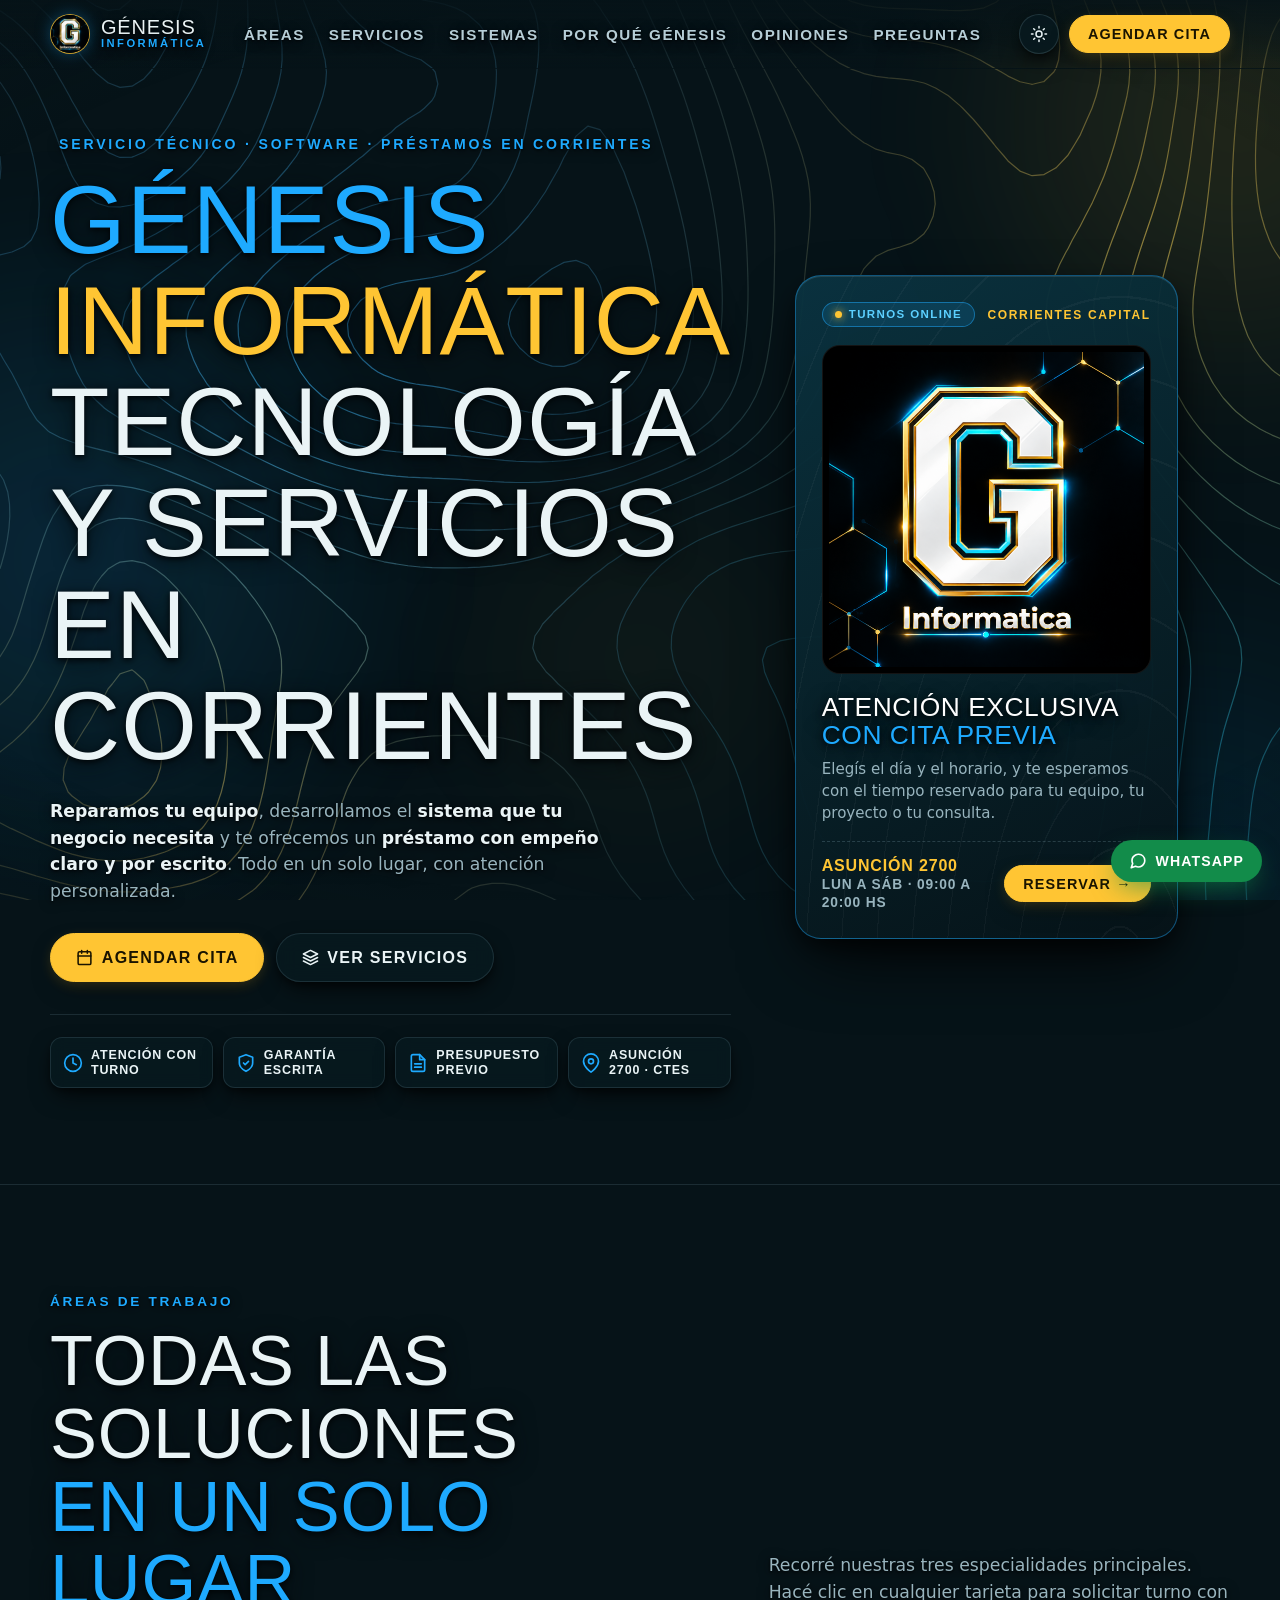
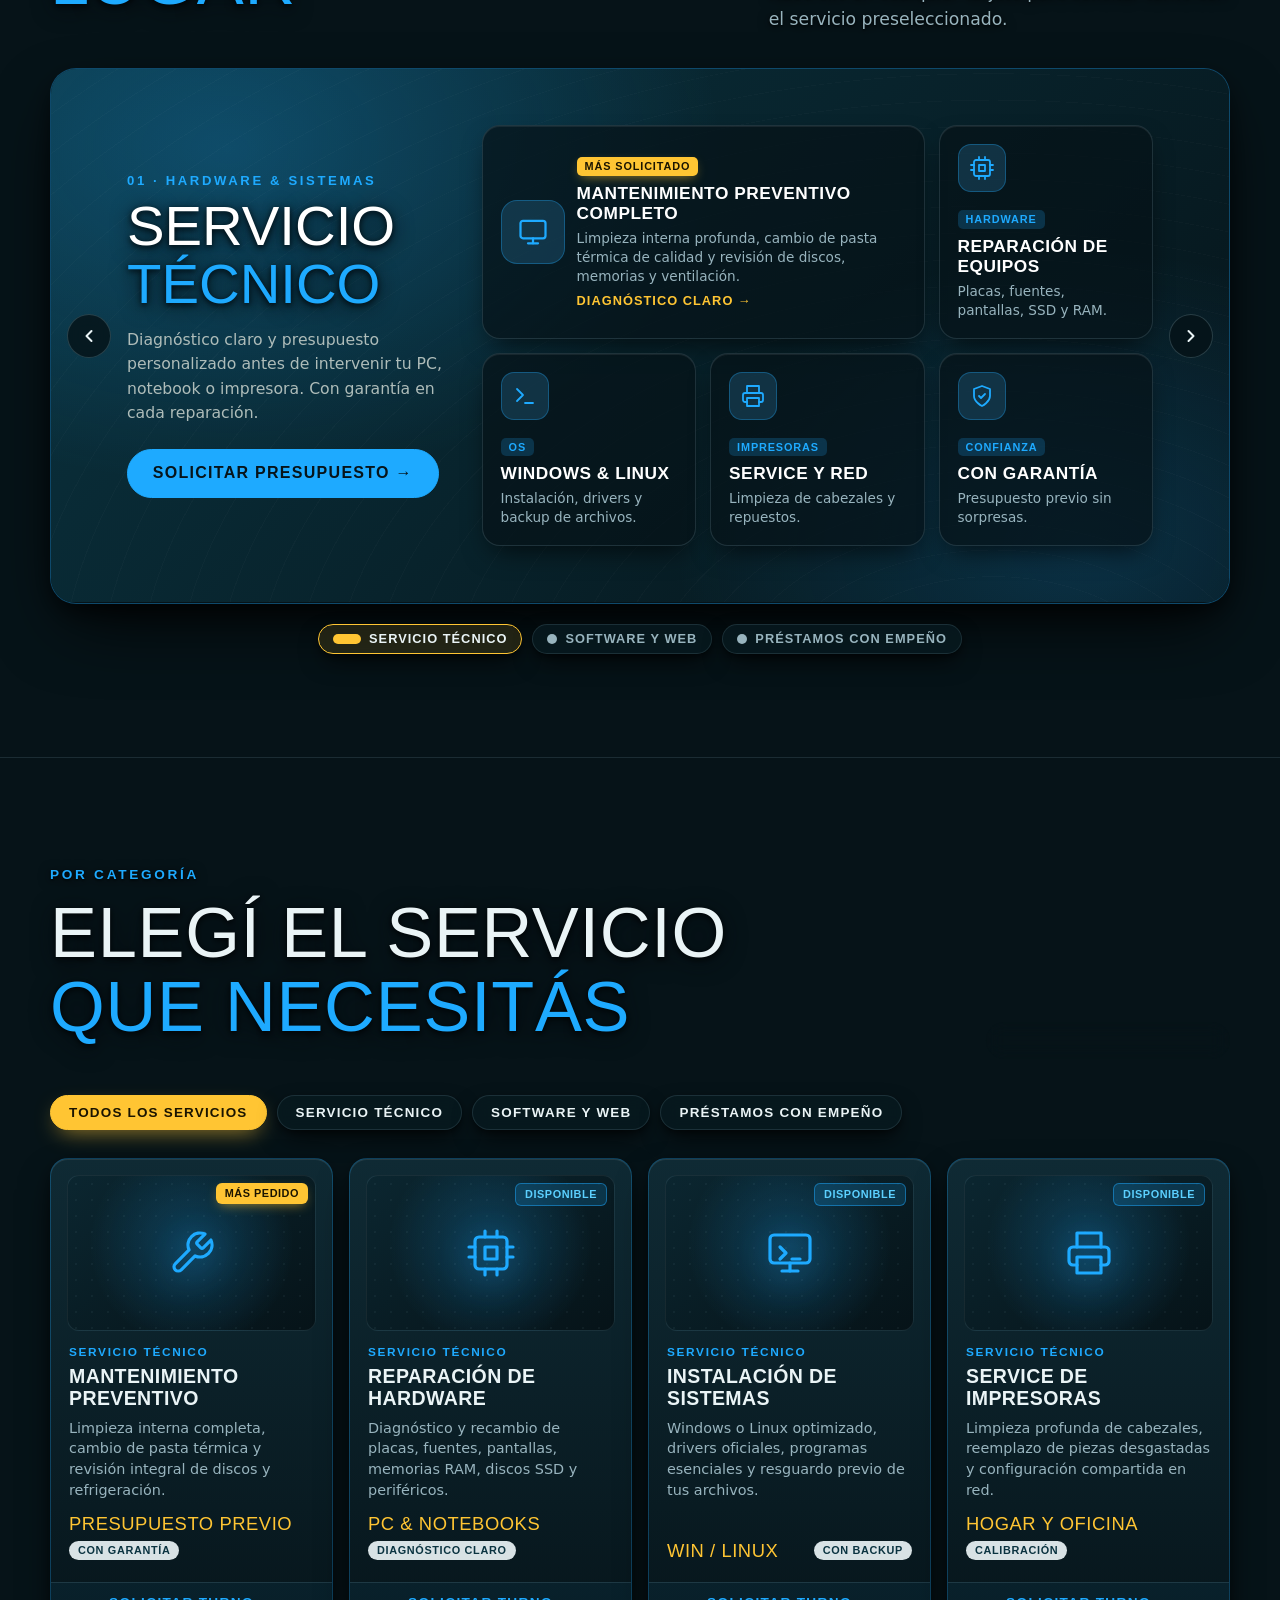
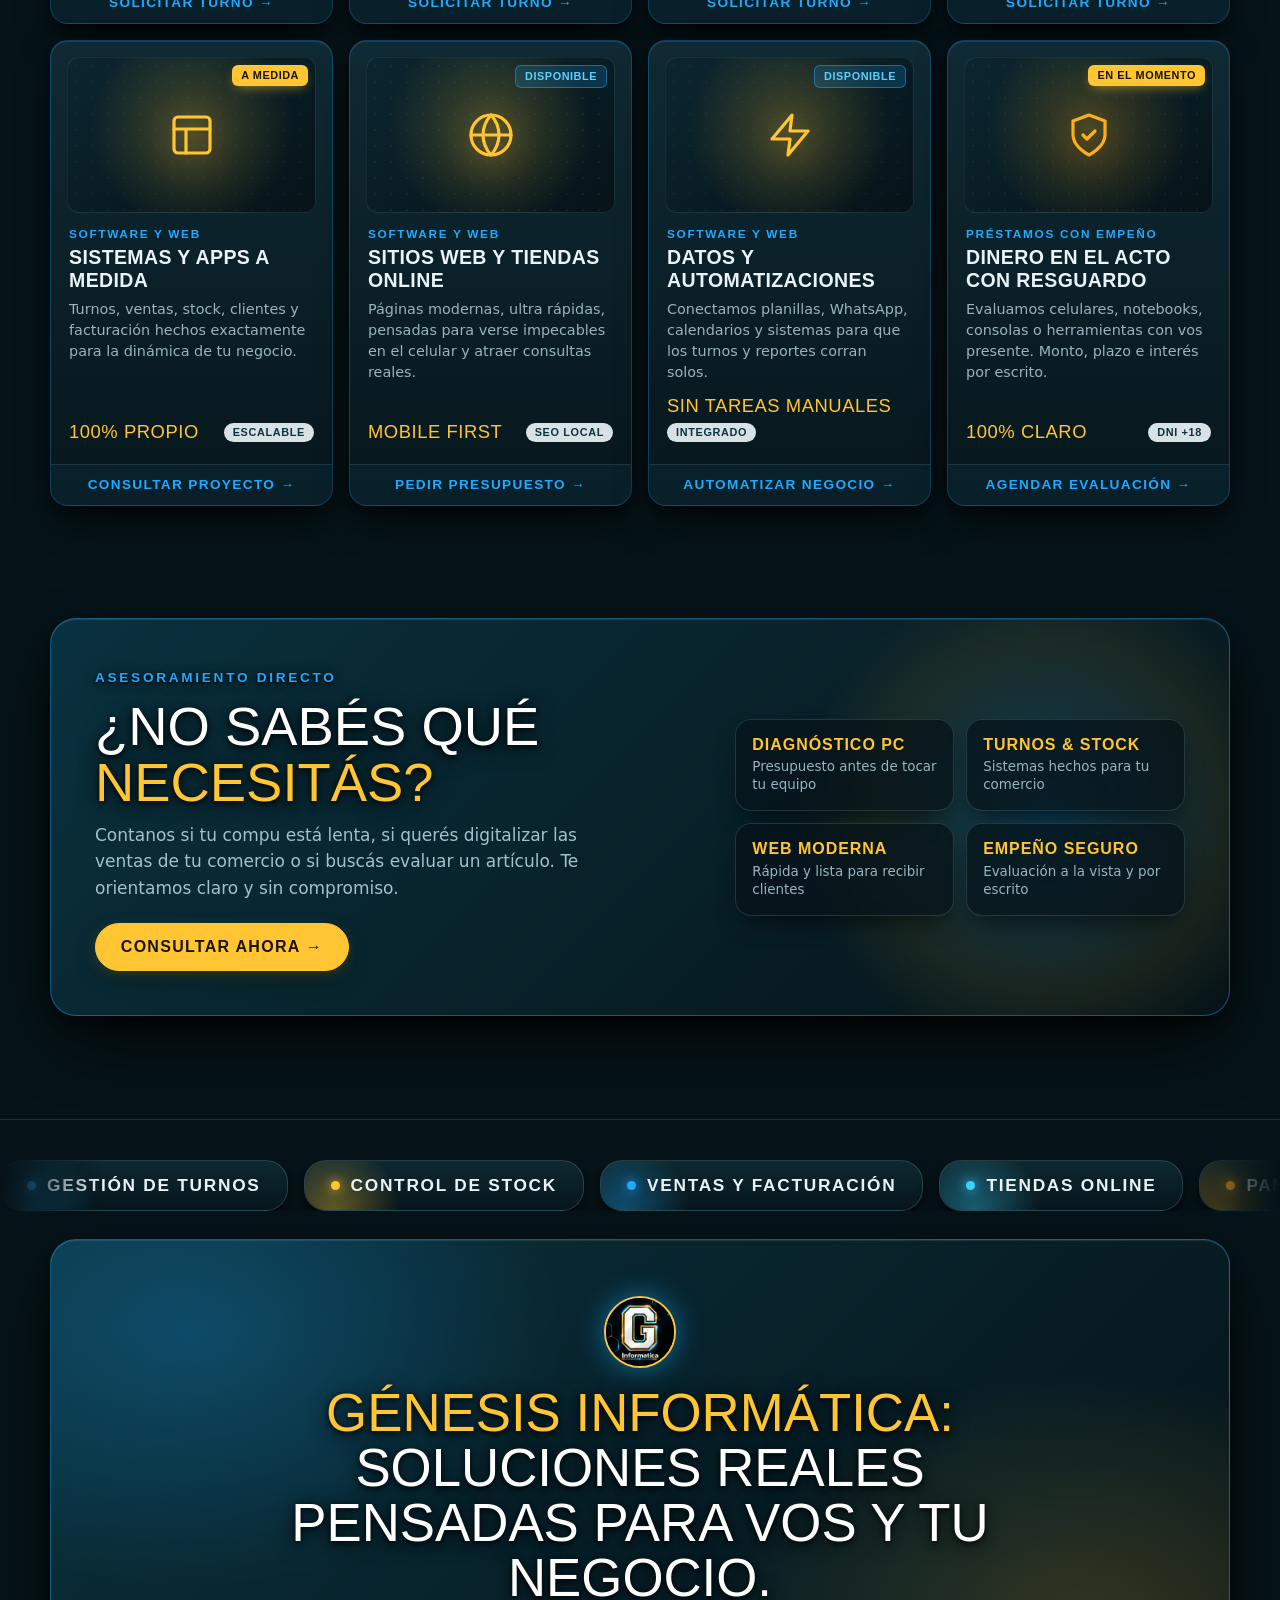
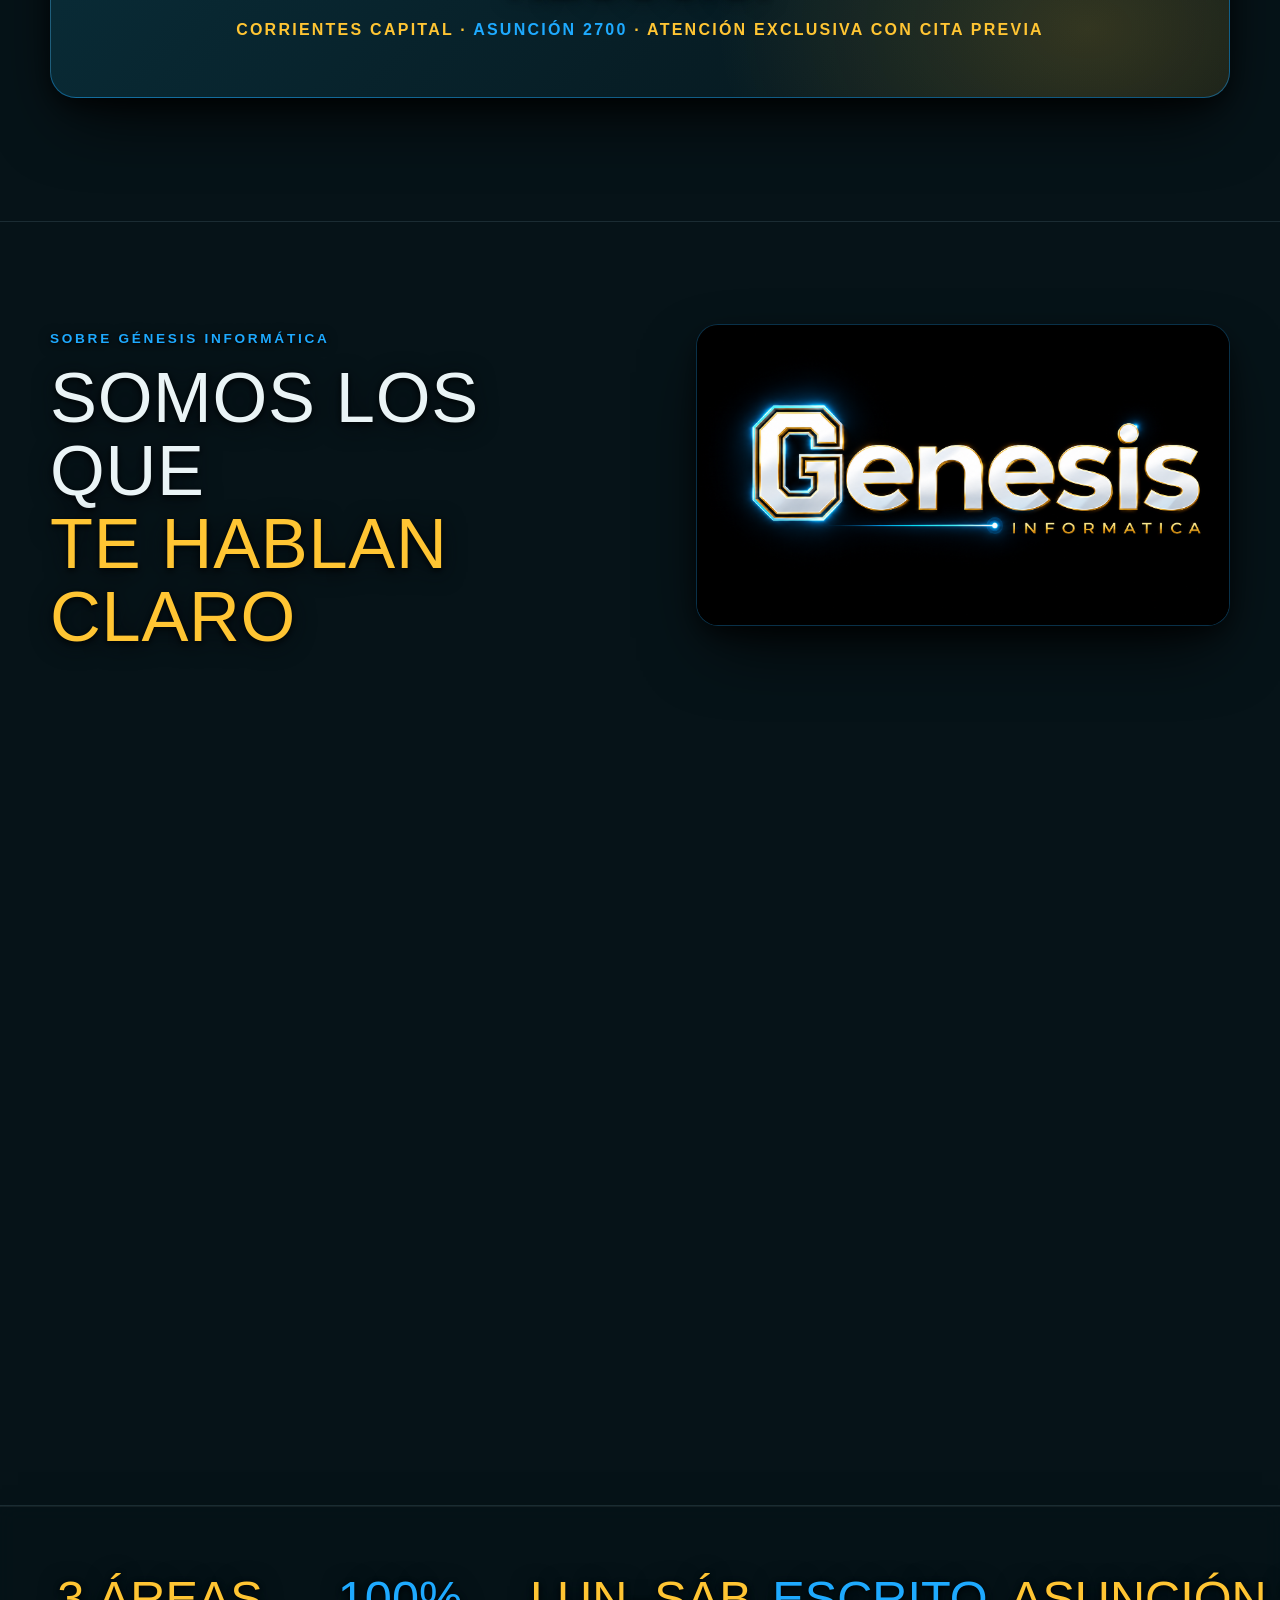
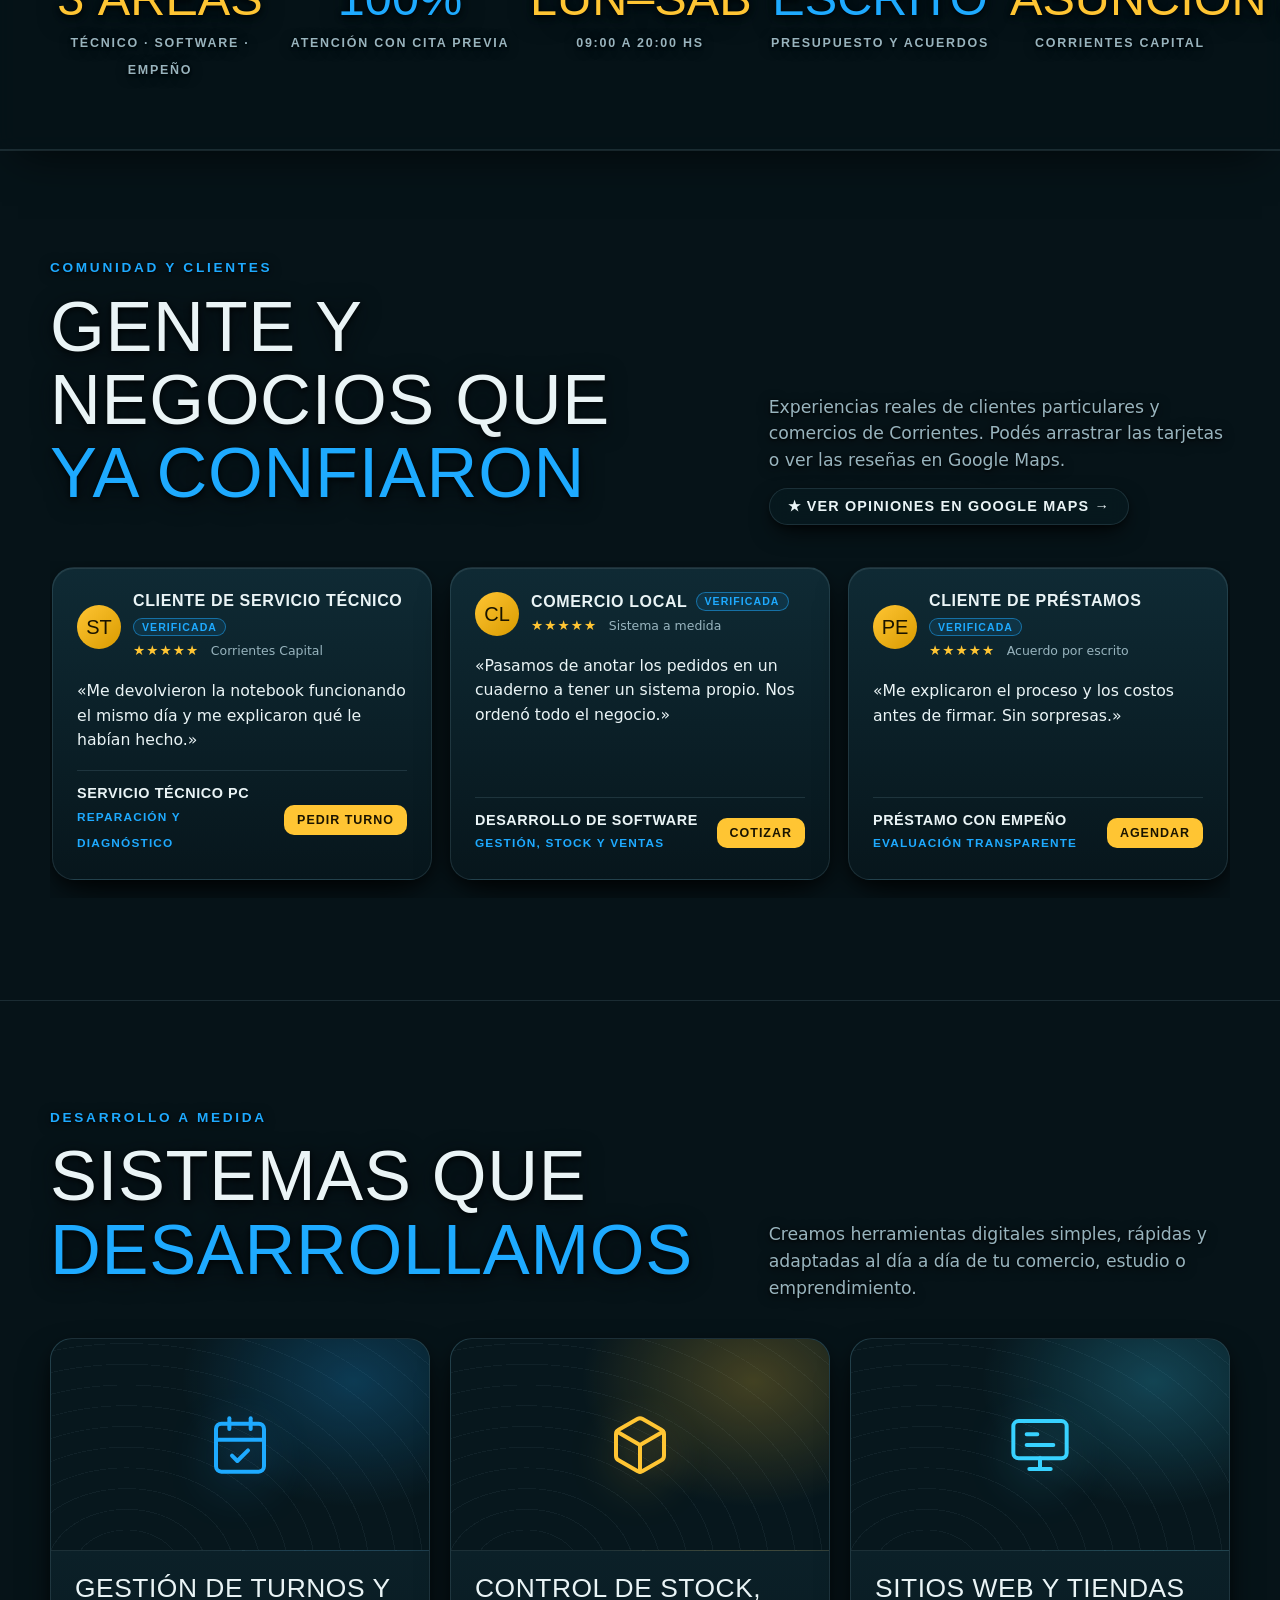
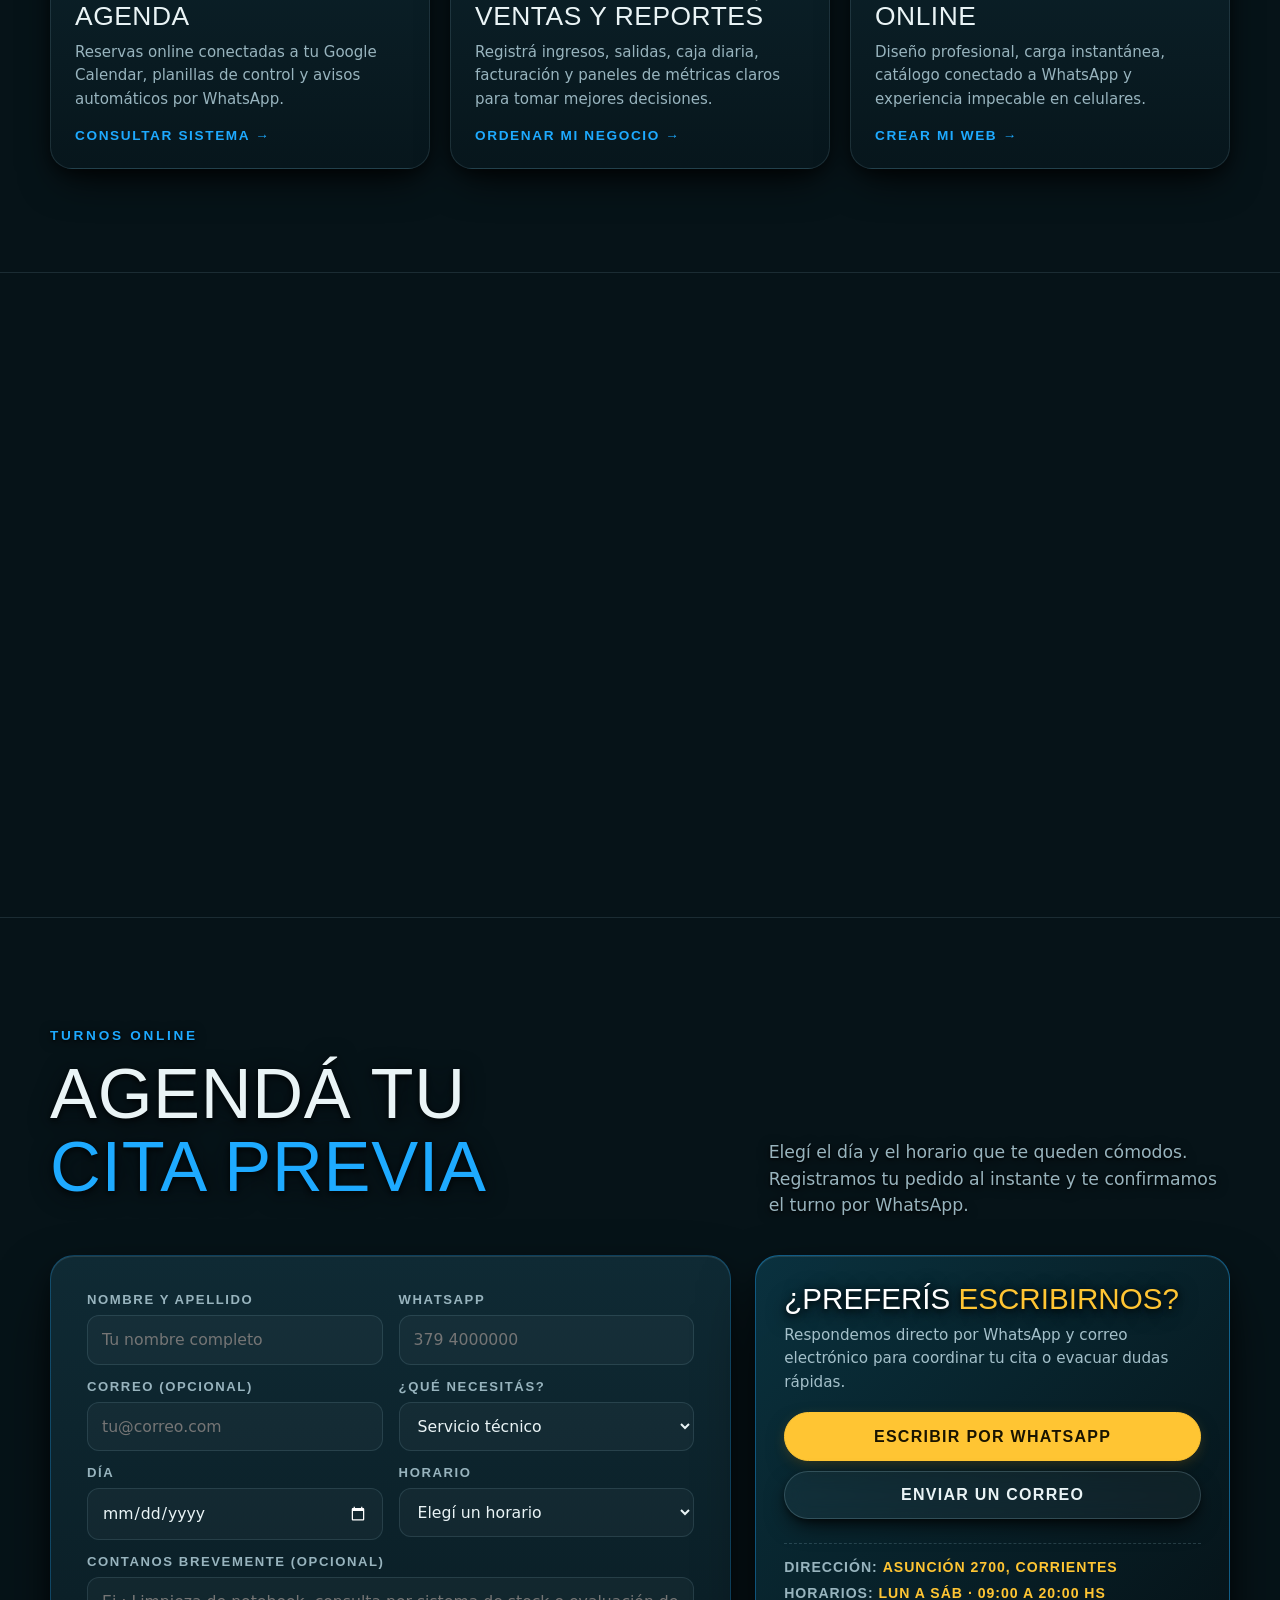
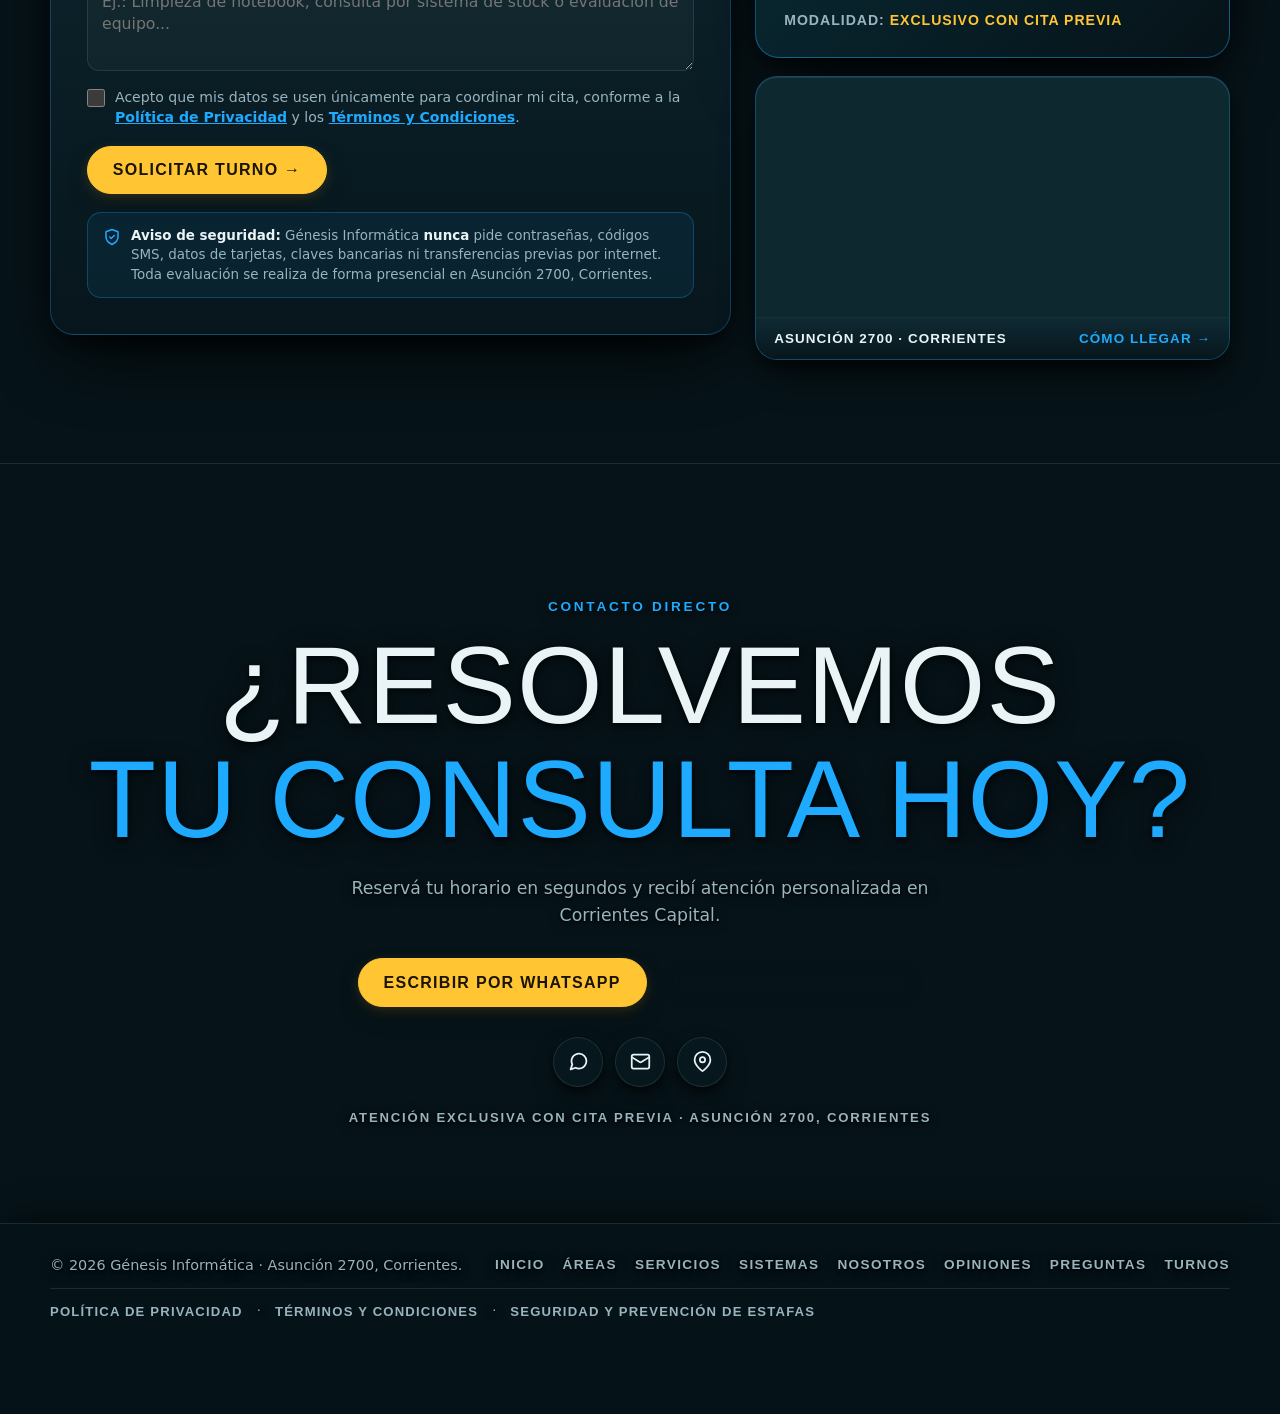
==== commit 41db3f0f: "refactor: extract CSS styles from index.html into new style.css file" ====
--- a/index.html
+++ b/index.html
@@ -89,2998 +89,8 @@
   }
   </script>
 
-  <style>
-    /* ==========================================================================
-       1. VARIABLES DE DISEÑO & TEMAS — IDENTIDAD GÉNESIS INFORMÁTICA
-          (Azul Petróleo #0a3340 · Dorado #ffc533 · Celeste Eléctrico #1eaaff)
-       ========================================================================== */
-    :root {
-      --bg: #061318;
-      --bg2: #081a20;
-      --card: #0e2830;
-      --card-grad: linear-gradient(180deg, #0f2a34, #07161c);
-      --ink: #0a3340;
-      --line: rgba(180, 224, 240, .12);
-      --line-teal: rgba(30, 170, 255, .28);
-      --text: #eaf4f6;
-      --muted: #98b4be;
-      --ac: #ffc533;
-      --ac-ink: #1a1400;
-      --teal: #1eaaff;
-      --teal2: #0a6ea8;
-      --yellow: #ffc533;
-      --neon: #38d2ff;
-      --blue: #1eaaff;
-      --orange: #e69200;
-      --surface-pill: rgba(8, 26, 32, .84);
-      --display: "Anton", Impact, sans-serif;
-      --cond: "Barlow Condensed", sans-serif;
-      --body: "Barlow", system-ui, -apple-system, sans-serif;
-      --ease: cubic-bezier(.2, .7, .2, 1);
-
-      /* Sombreados de texto y carteles (máxima legibilidad sobre fondo topográfico) */
-      --tx-shadow-lg: 0 4px 22px rgba(2, 10, 14, .98), 0 2px 6px rgba(0, 0, 0, .95);
-      --tx-shadow-sm: 0 2px 12px rgba(2, 10, 14, .98), 0 1px 3px rgba(0, 0, 0, .95);
-      --tx-shadow-dark-lg: 0 4px 20px rgba(2, 10, 14, .95), 0 2px 6px rgba(0, 0, 0, .9);
-      --sh-card: 0 18px 40px -12px rgba(0, 0, 0, .86), 0 6px 18px -4px rgba(0, 0, 0, .72), inset 0 1px 0 rgba(255, 255, 255, .09);
-      --sh-card-hover: 0 26px 54px -14px rgba(0, 0, 0, .94), 0 12px 32px -12px rgba(30, 170, 255, .45), inset 0 1px 0 rgba(255, 255, 255, .14);
-      --sh-banner: 0 30px 70px -18px rgba(0, 0, 0, .94), 0 10px 26px -6px rgba(0, 0, 0, .78), inset 0 1px 0 rgba(255, 255, 255, .1);
-      --sh-pill: 0 10px 24px -6px rgba(0, 0, 0, .82), 0 3px 8px -2px rgba(0, 0, 0, .65);
-
-      /* Tokens del fondo topográfico (Celeste eléctrico + Dorado Génesis) */
-      --gig-teal: rgba(30, 170, 255, .17);
-      --gig-teal2: rgba(10, 110, 168, .20);
-      --gig-orange: rgba(255, 197, 51, .14);
-      --gig-orange2: rgba(255, 197, 51, .05);
-      --gig-vignette: rgba(6, 19, 24, .58);
-
-      color-scheme: dark;
-    }
-
-    :root[data-theme="light"] {
-      --bg: #eef3f3;
-      --bg2: #e2ecee;
-      --card: #ffffff;
-      --card-grad: linear-gradient(180deg, #ffffff, #f3f8f9);
-      --ink: #0a3340;
-      --line: rgba(13, 43, 51, .16);
-      --line-teal: rgba(10, 118, 184, .28);
-      --text: #0d2b33;
-      --muted: #3d5660;
-      --ac: #ffc533;
-      --ac-ink: #1a1400;
-      --teal: #0a76b8;
-      --teal2: #0a3340;
-      --yellow: #b87c00;
-      --neon: #0a76b8;
-      --blue: #0a76b8;
-      --orange: #c97a00;
-      --surface-pill: rgba(255, 255, 255, .90);
-
-      --tx-shadow-lg: 0 2px 14px rgba(238, 243, 243, .98), 0 2px 4px rgba(10, 51, 64, .18);
-      --tx-shadow-sm: 0 1px 10px rgba(238, 243, 243, .98), 0 0 4px rgba(238, 243, 243, .96);
-      --sh-card: 0 16px 34px -12px rgba(10, 51, 64, .24), 0 5px 14px -4px rgba(10, 51, 64, .15), 0 0 0 1px rgba(10, 51, 64, .06);
-      --sh-card-hover: 0 24px 48px -14px rgba(10, 51, 64, .32), 0 10px 24px -8px rgba(10, 118, 184, .24);
-      --sh-banner: 0 26px 56px -16px rgba(10, 51, 64, .38), 0 10px 24px -6px rgba(10, 51, 64, .22);
-      --sh-pill: 0 8px 20px -6px rgba(10, 51, 64, .22), 0 2px 7px -2px rgba(10, 51, 64, .14);
-
-      --gig-teal: rgba(10, 118, 184, .16);
-      --gig-teal2: rgba(10, 51, 64, .12);
-      --gig-orange: rgba(255, 197, 51, .20);
-      --gig-orange2: rgba(214, 152, 0, .08);
-      --gig-vignette: transparent;
-
-      color-scheme: light;
-    }
-
-    /* ==========================================================================
-       2. BASE, SCROLLBAR Y TIPOGRAFÍA
-       ========================================================================== */
-    *, *::before, *::after {
-      box-sizing: border-box;
-    }
-
-    html {
-      background: var(--bg);
-      scroll-padding-top: 88px;
-    }
-
-    @media (prefers-reduced-motion: no-preference) {
-      html {
-        scroll-behavior: smooth;
-      }
-    }
-
-    body {
-      margin: 0;
-      background: transparent !important;
-      color: var(--text);
-      font: 400 17px/1.55 var(--body);
-      -webkit-font-smoothing: antialiased;
-      overflow-x: hidden;
-    }
-
-    ::selection {
-      background: var(--ac);
-      color: var(--ac-ink);
-    }
-
-    ::-webkit-scrollbar {
-      width: 10px;
-      height: 8px;
-    }
-
-    ::-webkit-scrollbar-track {
-      background: var(--bg);
-    }
-
-    ::-webkit-scrollbar-thumb {
-      background: linear-gradient(var(--teal), var(--teal2));
-      border-radius: 10px;
-      border: 2px solid var(--bg);
-    }
-
-    img, svg {
-      display: block;
-      max-width: 100%;
-    }
-
-    a {
-      color: inherit;
-      text-decoration: none;
-    }
-
-    :focus-visible {
-      outline: 2px solid var(--teal);
-      outline-offset: 3px;
-    }
-
-    .wrap {
-      width: min(1180px, 100% - 40px);
-      margin-inline: auto;
-    }
-
-    section {
-      position: relative;
-      z-index: 1;
-    }
-
-    .sec {
-      padding: clamp(68px, 8vw, 108px) 0;
-      border-top: 1px solid var(--line);
-    }
-
-    .sec.no-border {
-      border-top: 0;
-    }
-
-    /* Tipografía con sombreado de legibilidad */
-    .eyebrow {
-      font: 600 0.85rem/1.4 var(--cond);
-      letter-spacing: 0.2em;
-      text-transform: uppercase;
-      color: var(--teal);
-      margin: 0 0 12px;
-      display: inline-flex;
-      align-items: center;
-      gap: 8px;
-      text-shadow: var(--tx-shadow-sm);
-    }
-
-    .eyebrow .dot {
-      width: 7px;
-      height: 7px;
-      border-radius: 50%;
-      background: var(--neon);
-      box-shadow: 0 0 10px var(--neon);
-      animation: pulseDot 2s ease-in-out infinite;
-    }
-
-    @keyframes pulseDot {
-      0%, 100% { transform: scale(1); opacity: 1; }
-      50% { transform: scale(1.35); opacity: .6; }
-    }
-
-    .h2 {
-      font: 400 clamp(2.35rem, 5.8vw, 4.4rem)/1.04 var(--display);
-      letter-spacing: 0.01em;
-      text-transform: uppercase;
-      margin: 0 0 16px;
-      color: var(--text);
-      text-shadow: var(--tx-shadow-lg);
-    }
-
-    .h2 em {
-      font-style: normal;
-      color: var(--teal);
-    }
-
-    .h2 .y {
-      color: var(--yellow);
-    }
-
-    .lead {
-      font-size: 1.08rem;
-      color: var(--muted);
-      max-width: 54ch;
-      margin: 0;
-      text-shadow: var(--tx-shadow-sm);
-    }
-
-    .lead strong {
-      color: var(--text);
-      font-weight: 600;
-    }
-
-    .sec-head {
-      display: flex;
-      justify-content: space-between;
-      align-items: flex-end;
-      gap: 24px;
-      margin-bottom: 36px;
-      flex-wrap: wrap;
-    }
-
-    .sec-head.split > div:first-child {
-      max-width: 640px;
-    }
-
-    .sec-head.split .lead {
-      max-width: 42ch;
-    }
-
-    /* ==========================================================================
-       3. FONDO TOPOGRÁFICO EN VIVO + RESPLANDORES AMBIENTALES
-       ========================================================================== */
-    .gi-bg {
-      position: fixed;
-      inset: 0;
-      z-index: -1;
-      pointer-events: none;
-      overflow: hidden;
-      background: var(--bg);
-      transition: background 0.35s ease;
-    }
-
-    .gi-bg canvas {
-      position: absolute;
-      inset: 0;
-      width: 100%;
-      height: 100%;
-      display: block;
-    }
-
-    .gi-bg .glow {
-      position: absolute;
-      border-radius: 50%;
-      filter: blur(70px);
-      will-change: transform;
-      opacity: 0.95;
-    }
-
-    .gi-bg .g1 {
-      width: 62vmax;
-      height: 62vmax;
-      left: -26vmax;
-      top: 18vh;
-      background: radial-gradient(circle, var(--gig-teal), transparent 68%);
-      animation: gig1 36s ease-in-out infinite alternate;
-    }
-
-    .gi-bg .g2 {
-      width: 55vmax;
-      height: 55vmax;
-      right: -24vmax;
-      top: -18vmax;
-      background: radial-gradient(circle, var(--gig-orange), transparent 68%);
-      animation: gig2 42s ease-in-out infinite alternate;
-    }
-
-    .gi-bg .g3 {
-      width: 58vmax;
-      height: 58vmax;
-      right: -22vmax;
-      bottom: -30vmax;
-      background: radial-gradient(circle, var(--gig-teal2), transparent 68%);
-      animation: gig3 38s ease-in-out infinite alternate;
-    }
-
-    .gi-bg .g4 {
-      width: 40vmax;
-      height: 40vmax;
-      left: 30vw;
-      top: 45vh;
-      background: radial-gradient(circle, var(--gig-orange2), transparent 70%);
-      animation: gig2 46s ease-in-out infinite alternate-reverse;
-    }
-
-    .gi-bg::after {
-      content: "";
-      position: absolute;
-      inset: 0;
-      background: radial-gradient(120% 90% at 50% 50%, transparent 55%, var(--gig-vignette));
-    }
-
-    @keyframes gig1 {
-      to { transform: translate3d(6vw, -7vh, 0) scale(1.08); }
-    }
-
-    @keyframes gig2 {
-      to { transform: translate3d(-7vw, 8vh, 0) scale(.94); }
-    }
-
-    @keyframes gig3 {
-      to { transform: translate3d(-8vw, -6vh, 0) scale(1.07); }
-    }
-
-    @media (max-width: 700px) {
-      .gi-bg .glow {
-        filter: blur(50px);
-      }
-    }
-
-    @media (prefers-reduced-motion: reduce) {
-      .gi-bg .glow,
-      .float-wrapper,
-      .track,
-      .eyebrow .dot {
-        animation: none !important;
-      }
-    }
-
-    /* ==========================================================================
-       4. ANIMACIÓN SCROLL-REVEAL (.rv -> .rv.in)
-       ========================================================================== */
-    .rv {
-      opacity: 0;
-      transform: translateY(28px);
-      transition: opacity 0.8s var(--ease), transform 0.8s var(--ease);
-      transition-delay: calc(var(--i, 0) * 70ms);
-    }
-
-    .rv.in {
-      opacity: 1;
-      transform: translateY(0);
-    }
-
-    @media (prefers-reduced-motion: reduce) {
-      .rv {
-        opacity: 1 !important;
-        transform: none !important;
-        transition: none !important;
-      }
-    }
-
-    /* ==========================================================================
-       5. BOTONES PILL
-       ========================================================================== */
-    .btn {
-      display: inline-flex;
-      align-items: center;
-      justify-content: center;
-      gap: 9px;
-      padding: 0.95em 1.55em;
-      border-radius: 999px;
-      border: 1px solid transparent;
-      font: 700 1rem/1 var(--cond);
-      letter-spacing: 0.08em;
-      text-transform: uppercase;
-      cursor: pointer;
-      white-space: nowrap;
-      transition: transform 0.25s var(--ease), box-shadow 0.25s var(--ease), border-color 0.25s var(--ease), background 0.25s var(--ease), color 0.25s var(--ease);
-    }
-
-    .btn svg {
-      width: 17px;
-      height: 17px;
-      flex: none;
-    }
-
-    .btn-primary {
-      background: var(--ac);
-      color: var(--ac-ink);
-      border-color: var(--ac);
-      box-shadow: 0 10px 24px -8px rgba(0, 0, 0, .55), 0 4px 16px -6px rgba(255, 197, 51, .45);
-    }
-
-    .btn-primary:hover {
-      transform: translateY(-2px);
-      box-shadow: 0 16px 32px -10px rgba(0, 0, 0, .7), 0 10px 28px -8px rgba(255, 197, 51, .8);
-    }
-
-    .btn-ghost {
-      background: var(--surface-pill);
-      color: var(--text);
-      border-color: var(--line);
-      backdrop-filter: blur(10px);
-      box-shadow: var(--sh-pill);
-    }
-
-    .btn-ghost:hover {
-      border-color: var(--ac);
-      transform: translateY(-2px);
-      box-shadow: var(--sh-pill), 0 10px 26px -14px rgba(255, 197, 51, .5);
-    }
-
-    .btn-sm {
-      font-size: 0.9rem;
-      padding: 0.72em 1.25em;
-    }
-
-    .btn:disabled {
-      opacity: 0.6;
-      cursor: not-allowed;
-      transform: none !important;
-      box-shadow: none !important;
-    }
-
-    /* ==========================================================================
-       6. NAVBAR FIJA TRANSPARENTE -> DARK GLASS AL HACER SCROLL
-       ========================================================================== */
-    .nav {
-      --text: #eaf4f6;
-      --muted: #b6ced7;
-      --line: rgba(180, 224, 240, .14);
-      --teal: #1eaaff;
-      position: fixed;
-      inset: 0 0 auto;
-      z-index: 60;
-      padding: calc(14px + env(safe-area-inset-top, 0px)) 0 14px;
-      background: linear-gradient(180deg, rgba(6, 19, 24, .82), rgba(6, 19, 24, .28) 70%, transparent);
-      border-bottom: 1px solid transparent;
-      color: var(--text);
-      transition: background 0.3s ease, border-color 0.3s ease, padding 0.3s ease, backdrop-filter 0.3s ease, box-shadow 0.3s ease;
-    }
-
-    :root[data-theme="light"] .nav:not(.scrolled) {
-      color: #0d2b33;
-      --text: #0d2b33;
-      --muted: #2d4852;
-      --line: rgba(13, 43, 51, .16);
-      --teal: #0a76b8;
-      background: linear-gradient(180deg, rgba(238, 243, 243, .92), rgba(238, 243, 243, .45) 75%, transparent);
-    }
-
-    .nav.scrolled {
-      background: rgba(8, 26, 32, .95);
-      backdrop-filter: blur(14px);
-      border-bottom-color: rgba(180, 224, 240, .16);
-      box-shadow: 0 12px 32px -12px rgba(0, 0, 0, .75);
-      padding: calc(10px + env(safe-area-inset-top, 0px)) 0 10px;
-      color: #eaf4f6;
-      --text: #eaf4f6;
-      --muted: #b6ced7;
-      --line: rgba(180, 224, 240, .18);
-      --teal: #1eaaff;
-      --surface-pill: rgba(255, 255, 255, .09);
-    }
-
-    .nav-bar {
-      display: flex;
-      align-items: center;
-      justify-content: space-between;
-      gap: 20px;
-    }
-
-    .brand {
-      display: inline-flex;
-      align-items: center;
-      gap: 11px;
-      flex: none;
-    }
-
-    .brand-logo {
-      width: 40px;
-      height: 40px;
-      border-radius: 50%;
-      overflow: hidden;
-      border: 1.5px solid rgba(255, 197, 51, .75);
-      box-shadow: 0 0 18px -4px rgba(30, 170, 255, .55);
-      background: #061318;
-      transition: transform 0.3s var(--ease), box-shadow 0.3s var(--ease);
-    }
-
-    .brand:hover .brand-logo {
-      transform: scale(1.07);
-      box-shadow: 0 0 22px -2px rgba(255, 197, 51, .7);
-    }
-
-    .brand-logo img {
-      width: 100%;
-      height: 100%;
-      object-fit: cover;
-    }
-
-    .brand-txt {
-      display: flex;
-      flex-direction: column;
-      line-height: 0.95;
-    }
-
-    .brand-txt b {
-      font: 400 1.25rem/0.95 var(--display);
-      letter-spacing: 0.04em;
-      text-transform: uppercase;
-      color: var(--text);
-      text-shadow: var(--tx-shadow-sm);
-    }
-
-    .brand-txt span {
-      font: 700 0.7rem/1.1 var(--cond);
-      letter-spacing: 0.22em;
-      text-transform: uppercase;
-      color: var(--teal);
-      text-shadow: var(--tx-shadow-sm);
-    }
-
-    .nav-links {
-      display: flex;
-      align-items: center;
-      gap: 24px;
-      list-style: none;
-      margin: 0;
-      padding: 0;
-    }
-
-    .nav-links a {
-      font: 600 0.95rem/1 var(--cond);
-      letter-spacing: 0.1em;
-      text-transform: uppercase;
-      color: var(--muted);
-      transition: color 0.2s ease;
-      position: relative;
-      padding: 6px 0;
-      text-shadow: var(--tx-shadow-sm);
-    }
-
-    .nav.scrolled .brand-txt b,
-    .nav.scrolled .brand-txt span,
-    .nav.scrolled .nav-links a {
-      text-shadow: 0 2px 8px rgba(0, 0, 0, .75);
-    }
-
-    .nav-links a:hover,
-    .nav-links a.active {
-      color: var(--text);
-    }
-
-    .nav-links a::after {
-      content: "";
-      position: absolute;
-      left: 0;
-      right: 0;
-      bottom: 0;
-      height: 2px;
-      border-radius: 2px;
-      background: var(--ac);
-      transform: scaleX(0);
-      transform-origin: left;
-      transition: transform 0.25s var(--ease);
-    }
-
-    .nav-links a:hover::after,
-    .nav-links a.active::after {
-      transform: scaleX(1);
-    }
-
-    .nav-actions {
-      display: flex;
-      align-items: center;
-      gap: 10px;
-      flex: none;
-    }
-
-    .theme-btn {
-      width: 40px;
-      height: 40px;
-      border-radius: 50%;
-      border: 1px solid var(--line);
-      background: var(--surface-pill);
-      color: var(--text);
-      display: grid;
-      place-items: center;
-      cursor: pointer;
-      box-shadow: var(--sh-pill);
-      transition: border-color 0.25s var(--ease), transform 0.25s var(--ease), background 0.25s var(--ease);
-    }
-
-    .theme-btn:hover {
-      border-color: var(--ac);
-      transform: rotate(15deg) scale(1.05);
-      background: rgba(255, 197, 51, .14);
-    }
-
-    .theme-btn svg {
-      width: 18px;
-      height: 18px;
-    }
-
-    .theme-btn .ic-moon { display: none; }
-    :root[data-theme="light"] .theme-btn .ic-sun { display: none; }
-    :root[data-theme="light"] .theme-btn .ic-moon { display: block; }
-
-    #burger {
-      display: none;
-      width: 40px;
-      height: 40px;
-      border-radius: 50%;
-      border: 1px solid var(--line);
-      background: var(--surface-pill);
-      color: var(--text);
-      place-items: center;
-      cursor: pointer;
-      box-shadow: var(--sh-pill);
-      transition: border-color 0.25s ease, background 0.25s ease;
-    }
-
-    #burger:hover {
-      border-color: var(--teal);
-    }
-
-    /* Drawer móvil */
-    .mob-menu {
-      display: none;
-      position: fixed;
-      inset: 68px 16px auto;
-      z-index: 59;
-      background: rgba(8, 26, 32, .97);
-      backdrop-filter: blur(16px);
-      border: 1px solid rgba(30, 170, 255, .34);
-      border-radius: 22px;
-      padding: 20px;
-      box-shadow: 0 28px 70px -18px rgba(0, 0, 0, .9);
-      flex-direction: column;
-      gap: 6px;
-      opacity: 0;
-      visibility: hidden;
-      transform: translateY(-10px);
-      pointer-events: none;
-      transition: opacity 0.28s var(--ease), visibility 0.28s var(--ease), transform 0.28s var(--ease);
-    }
-
-    .mob-menu.open {
-      opacity: 1;
-      visibility: visible;
-      transform: translateY(0);
-      pointer-events: auto;
-    }
-
-    .mob-menu a {
-      font: 700 1.15rem/1.2 var(--cond);
-      letter-spacing: 0.1em;
-      text-transform: uppercase;
-      color: #eaf4f6;
-      padding: 12px 14px;
-      border-radius: 12px;
-      transition: background 0.2s ease, color 0.2s ease;
-    }
-
-    .mob-menu a:hover {
-      background: rgba(255, 197, 51, .14);
-      color: #ffc533;
-    }
-
-    .mob-menu .btn {
-      margin-top: 10px;
-      width: 100%;
-    }
-
-    /* ==========================================================================
-       7. HERO SECTION (SPLIT ASIMÉTRICO + LEVITACIÓN FLOTANTE)
-       ========================================================================== */
-    .hero {
-      padding: clamp(118px, 14vh, 152px) 0 clamp(60px, 8vw, 96px);
-      min-height: min(880px, 96vh);
-      display: flex;
-      align-items: center;
-    }
-
-    .hero-grid {
-      display: grid;
-      grid-template-columns: 1.22fr 0.88fr;
-      gap: clamp(32px, 5vw, 68px);
-      align-items: center;
-    }
-
-    .hero-seo-h1 {
-      font: 600 0.88rem/1.4 var(--cond);
-      letter-spacing: 0.2em;
-      text-transform: uppercase;
-      color: var(--teal);
-      margin: 0 0 14px;
-      display: inline-flex;
-      align-items: center;
-      gap: 9px;
-      text-shadow: var(--tx-shadow-sm);
-    }
-
-    .hero-display {
-      font: 400 clamp(3.15rem, 7.6vw, 6.6rem)/1.04 var(--display);
-      letter-spacing: 0.01em;
-      text-transform: uppercase;
-      margin: 0 0 22px;
-      color: var(--text);
-      text-shadow: var(--tx-shadow-lg);
-    }
-
-    .hero-display span {
-      display: block;
-    }
-
-    .hero-display .t {
-      color: var(--teal);
-    }
-
-    .hero-display .y {
-      color: var(--yellow);
-    }
-
-    .hero-cta {
-      display: flex;
-      flex-wrap: wrap;
-      gap: 12px;
-      margin-top: 28px;
-    }
-
-    .hero-trust {
-      margin-top: 32px;
-      padding-top: 22px;
-      border-top: 1px solid var(--line);
-      display: grid;
-      grid-template-columns: repeat(4, minmax(0, 1fr));
-      gap: 10px;
-    }
-
-    .trust-pill {
-      display: flex;
-      align-items: center;
-      gap: 8px;
-      padding: 10px 12px;
-      border-radius: 12px;
-      background: var(--surface-pill);
-      border: 1px solid var(--line);
-      backdrop-filter: blur(8px);
-      box-shadow: var(--sh-pill);
-      font: 700 0.78rem/1.15 var(--cond);
-      letter-spacing: 0.07em;
-      text-transform: uppercase;
-      color: var(--text);
-    }
-
-    .trust-pill svg {
-      width: 20px;
-      height: 20px;
-      color: var(--teal);
-      flex: none;
-    }
-
-    /* Visual flotante derecho del Hero */
-    .hero-visual {
-      position: relative;
-      display: flex;
-      flex-direction: column;
-      align-items: center;
-      justify-content: center;
-    }
-
-    .hero-visual::before {
-      content: "";
-      position: absolute;
-      width: 88%;
-      aspect-ratio: 1;
-      border-radius: 50%;
-      background: radial-gradient(circle, rgba(30, 170, 255, .24), rgba(255, 197, 51, .12) 48%, transparent 72%);
-      filter: blur(28px);
-      z-index: 0;
-      pointer-events: none;
-    }
-
-    .float-wrapper {
-      position: relative;
-      z-index: 1;
-      width: 100%;
-      max-width: 430px;
-      animation: heroFloat 5.6s ease-in-out infinite;
-    }
-
-    @keyframes heroFloat {
-      0%, 100% { transform: translateY(0); }
-      50% { transform: translateY(-14px); }
-    }
-
-    .hero-emblem-card {
-      position: relative;
-      border-radius: 26px;
-      background: linear-gradient(155deg, rgba(10, 51, 64, .96), rgba(6, 19, 24, .98));
-      border: 1px solid rgba(30, 170, 255, .42);
-      padding: 26px;
-      color: #eaf4f6;
-      overflow: hidden;
-      box-shadow: var(--sh-banner);
-      transition: transform 0.5s cubic-bezier(0.16, 1, 0.3, 1), border-color 0.35s ease, box-shadow 0.45s ease;
-    }
-
-    .hero-emblem-card::after {
-      content: "";
-      position: absolute;
-      inset: 0;
-      background: repeating-radial-gradient(ellipse at 85% 110%, transparent 0 34px, rgba(255, 255, 255, .035) 34px 35px);
-      pointer-events: none;
-    }
-
-    .hero-emblem-card:hover {
-      transform: translateY(-4px) scale(1.015);
-      border-color: rgba(255, 197, 51, .75);
-      box-shadow: 0 38px 80px -20px rgba(30, 170, 255, .36), 0 25px 50px -15px rgba(0, 0, 0, .9);
-    }
-
-    .hero-emblem-top {
-      display: flex;
-      justify-content: space-between;
-      align-items: center;
-      gap: 12px;
-      margin-bottom: 18px;
-      position: relative;
-      z-index: 1;
-    }
-
-    .status-chip {
-      display: inline-flex;
-      align-items: center;
-      gap: 7px;
-      padding: 6px 12px;
-      border-radius: 999px;
-      background: rgba(30, 170, 255, .14);
-      border: 1px solid rgba(30, 170, 255, .48);
-      color: #5cd0ff;
-      font: 700 0.72rem/1 var(--cond);
-      letter-spacing: 0.12em;
-      text-transform: uppercase;
-    }
-
-    .status-chip i {
-      width: 7px;
-      height: 7px;
-      border-radius: 50%;
-      background: #ffc533;
-      box-shadow: 0 0 8px #ffc533;
-    }
-
-    .city-tag {
-      font: 700 0.75rem/1 var(--cond);
-      letter-spacing: 0.14em;
-      text-transform: uppercase;
-      color: #ffc533;
-    }
-
-    .hero-logo-stage {
-      position: relative;
-      z-index: 1;
-      border-radius: 18px;
-      overflow: hidden;
-      background: #000000;
-      border: 1px solid rgba(255, 255, 255, .08);
-      aspect-ratio: 1 / 1;
-      padding: 6px;
-      display: grid;
-      place-items: center;
-      margin-bottom: 20px;
-    }
-
-    .hero-logo-stage img {
-      width: 100%;
-      height: 100%;
-      object-fit: contain;
-      filter: drop-shadow(0 20px 30px rgba(0, 0, 0, .8));
-      transition: transform 0.6s var(--ease);
-    }
-
-    .hero-emblem-card:hover .hero-logo-stage img {
-      transform: scale(1.05);
-    }
-
-    .hero-ticket-info {
-      position: relative;
-      z-index: 1;
-    }
-
-    .hero-ticket-info h2 {
-      font: 400 1.65rem/1.05 var(--display);
-      letter-spacing: 0.02em;
-      text-transform: uppercase;
-      margin: 0 0 8px;
-      color: #ffffff;
-      text-shadow: var(--tx-shadow-dark-lg);
-    }
-
-    .hero-ticket-info h2 em {
-      font-style: normal;
-      color: #1eaaff;
-    }
-
-    .hero-ticket-info p {
-      margin: 0 0 16px;
-      font-size: 0.94rem;
-      color: #98b4be;
-      line-height: 1.48;
-    }
-
-    .hero-ticket-meta {
-      display: flex;
-      justify-content: space-between;
-      align-items: center;
-      gap: 12px;
-      padding-top: 14px;
-      border-top: 1px dashed rgba(180, 224, 240, .18);
-      font: 600 0.86rem/1.3 var(--cond);
-      letter-spacing: 0.06em;
-      text-transform: uppercase;
-    }
-
-    .hero-ticket-meta strong {
-      display: block;
-      color: #ffc533;
-      font-size: 1rem;
-    }
-
-    .hero-ticket-meta span {
-      color: #98b4be;
-    }
-
-    /* ==========================================================================
-       8. SLIDER BENTO ASIMÉTRICO (VITRINA DE ÁREAS)
-       ========================================================================== */
-    .slider-shell {
-      position: relative;
-      border-radius: 26px;
-      overflow: hidden;
-      border: 1px solid rgba(30, 170, 255, .36);
-      background: #061318;
-      box-shadow: var(--sh-banner);
-    }
-
-    .sl-track {
-      display: flex;
-      transition: transform 0.65s var(--ease);
-      will-change: transform;
-    }
-
-    .slide.con-grilla {
-      --sc: #1eaaff;
-      flex: 0 0 100%;
-      min-width: 100%;
-      position: relative;
-      display: grid;
-      grid-template-columns: 0.72fr 1.48fr;
-      gap: 28px;
-      padding: 46px 76px;
-      min-height: 440px;
-      align-items: center;
-      color: #eaf4f6;
-      background:
-        radial-gradient(60% 90% at 15% 15%, color-mix(in srgb, var(--sc) 24%, transparent), transparent 70%),
-        radial-gradient(50% 80% at 88% 90%, color-mix(in srgb, var(--sc) 18%, transparent), transparent 70%),
-        linear-gradient(135deg, #0a3340, #061318);
-      overflow: hidden;
-    }
-
-    .slide.con-grilla::after {
-      content: "";
-      position: absolute;
-      inset: 0;
-      background: repeating-radial-gradient(ellipse at 80% 120%, transparent 0 38px, rgba(255, 255, 255, .04) 38px 39px);
-      opacity: 0.5;
-      pointer-events: none;
-    }
-
-    .sl-copy {
-      position: relative;
-      z-index: 2;
-    }
-
-    .sl-eyebrow {
-      font: 700 0.82rem/1 var(--cond);
-      letter-spacing: 0.2em;
-      text-transform: uppercase;
-      color: var(--sc);
-      margin-bottom: 10px;
-      display: block;
-    }
-
-    .sl-title {
-      font: 400 clamp(2.4rem, 4.4vw, 3.6rem)/1.04 var(--display);
-      text-transform: uppercase;
-      margin: 0 0 14px;
-      color: #ffffff;
-      text-shadow: var(--tx-shadow-dark-lg);
-    }
-
-    .sl-title span {
-      display: block;
-      color: var(--sc);
-    }
-
-    .sl-copy p {
-      color: #aebcb9;
-      font-size: 0.98rem;
-      margin: 0 0 24px;
-      max-width: 34ch;
-    }
-
-    .sl-btn {
-      background: var(--sc);
-      color: #07141a;
-      border-color: var(--sc);
-    }
-
-    .sl-btn:hover {
-      transform: translateY(-2px);
-      box-shadow: 0 12px 28px -8px color-mix(in srgb, var(--sc) 75%, transparent);
-    }
-
-    /* Grilla Bento 6 columnas -> 5 slots */
-    .sl-bento {
-      position: relative;
-      z-index: 2;
-      display: grid;
-      grid-template-columns: repeat(6, 1fr);
-      gap: 14px;
-    }
-
-    .slide.con-grilla .slot {
-      grid-column: span 2;
-      display: flex;
-      flex-direction: column;
-      justify-content: space-between;
-      gap: 12px;
-      padding: 18px;
-      border-radius: 18px;
-      background: rgba(6, 19, 24, .72);
-      border: 1px solid rgba(180, 224, 240, .14);
-      box-shadow: 0 12px 28px -10px rgba(0, 0, 0, .75), inset 0 1px 0 rgba(255, 255, 255, .07);
-      color: #eaf4f6;
-      cursor: pointer;
-      opacity: 0;
-      transform: translateY(18px);
-      transition: opacity 0.6s var(--ease), transform 0.6s var(--ease), border-color 0.3s ease, background 0.3s ease, box-shadow 0.3s ease;
-    }
-
-    .slide.con-grilla .slot.wide {
-      grid-column: span 4;
-      flex-direction: row;
-      align-items: center;
-    }
-
-    .slide.con-grilla.on .slot {
-      opacity: 1;
-      transform: none;
-    }
-
-    .slide.con-grilla.on .slot:nth-child(1) { transition-delay: 60ms; }
-    .slide.con-grilla.on .slot:nth-child(2) { transition-delay: 120ms; }
-    .slide.con-grilla.on .slot:nth-child(3) { transition-delay: 180ms; }
-    .slide.con-grilla.on .slot:nth-child(4) { transition-delay: 240ms; }
-    .slide.con-grilla.on .slot:nth-child(5) { transition-delay: 300ms; }
-
-    .slide.con-grilla .slot:hover {
-      border-color: color-mix(in srgb, var(--sc) 60%, transparent);
-      background: rgba(255, 255, 255, .06);
-      transform: translateY(-3px);
-    }
-
-    .slot-ico {
-      width: 48px;
-      height: 48px;
-      border-radius: 13px;
-      background: color-mix(in srgb, var(--sc) 14%, rgba(255, 255, 255, .04));
-      border: 1px solid color-mix(in srgb, var(--sc) 32%, transparent);
-      color: var(--sc);
-      display: grid;
-      place-items: center;
-      flex: none;
-      transition: transform 0.45s var(--ease);
-    }
-
-    .slot.wide .slot-ico {
-      width: 64px;
-      height: 64px;
-      border-radius: 16px;
-    }
-
-    .slot:hover .slot-ico {
-      transform: scale(1.08);
-    }
-
-    .slot-ico svg {
-      width: 24px;
-      height: 24px;
-    }
-
-    .slot.wide .slot-ico svg {
-      width: 30px;
-      height: 30px;
-    }
-
-    .slot-body {
-      flex: 1;
-      min-width: 0;
-    }
-
-    .slot-tag {
-      display: inline-block;
-      font: 700 0.68rem/1 var(--cond);
-      letter-spacing: 0.08em;
-      text-transform: uppercase;
-      padding: 4px 8px;
-      border-radius: 5px;
-      margin-bottom: 8px;
-      background: color-mix(in srgb, var(--sc) 20%, transparent);
-      color: var(--sc);
-    }
-
-    .slot-tag.hot {
-      background: #ffc533;
-      color: #1a1400;
-      box-shadow: 0 4px 12px -4px rgba(255, 197, 51, .65);
-    }
-
-    .slot h4 {
-      font: 700 1.08rem/1.15 var(--cond);
-      letter-spacing: 0.03em;
-      text-transform: uppercase;
-      margin: 0 0 5px;
-      color: #ffffff;
-    }
-
-    .slot p {
-      font-size: 0.85rem;
-      line-height: 1.4;
-      color: #98b4be;
-      margin: 0;
-    }
-
-    .slot-foot {
-      font: 700 0.8rem/1 var(--cond);
-      letter-spacing: 0.08em;
-      text-transform: uppercase;
-      color: #ffc533;
-      margin-top: 8px;
-      display: inline-flex;
-      align-items: center;
-      gap: 5px;
-    }
-
-    /* Botones Prev / Next del slider */
-    .sl-arrow {
-      position: absolute;
-      top: 50%;
-      transform: translateY(-50%);
-      z-index: 6;
-      width: 44px;
-      height: 44px;
-      border-radius: 50%;
-      border: 1px solid rgba(180, 224, 240, .2);
-      background: rgba(6, 19, 24, .82);
-      backdrop-filter: blur(8px);
-      color: #eaf4f6;
-      display: grid;
-      place-items: center;
-      cursor: pointer;
-      transition: border-color 0.25s ease, background 0.25s ease, transform 0.25s var(--ease), color 0.25s ease;
-    }
-
-    .sl-arrow:hover {
-      border-color: var(--ac);
-      background: var(--ac);
-      color: var(--ac-ink);
-      transform: translateY(-50%) scale(1.06);
-    }
-
-    .sl-arrow.prev { left: 16px; }
-    .sl-arrow.next { right: 16px; }
-
-    /* Dots morphing + etiquetas */
-    .sl-dots {
-      display: flex;
-      justify-content: center;
-      align-items: center;
-      gap: 10px;
-      margin-top: 20px;
-      flex-wrap: wrap;
-    }
-
-    .sl-dot {
-      display: inline-flex;
-      align-items: center;
-      gap: 8px;
-      padding: 8px 14px;
-      border-radius: 999px;
-      border: 1px solid var(--line);
-      background: var(--surface-pill);
-      color: var(--muted);
-      font: 700 0.8rem/1 var(--cond);
-      letter-spacing: 0.08em;
-      text-transform: uppercase;
-      cursor: pointer;
-      backdrop-filter: blur(8px);
-      box-shadow: var(--sh-pill);
-      transition: border-color 0.3s ease, color 0.3s ease, background 0.3s ease, box-shadow 0.3s ease;
-    }
-
-    .sl-dot::before {
-      content: "";
-      width: 10px;
-      height: 10px;
-      border-radius: 999px;
-      background: var(--muted);
-      transition: width 0.35s var(--ease), background 0.3s ease;
-    }
-
-    .sl-dot.on {
-      border-color: var(--ac);
-      color: var(--text);
-      background: rgba(255, 197, 51, .12);
-    }
-
-    .sl-dot.on::before {
-      width: 28px;
-      background: var(--ac);
-    }
-
-    /* ==========================================================================
-       9. EXPLORADOR POR CATEGORÍA (TABS + TARJETAS ESTILO PRODUCT CARD)
-       ========================================================================== */
-    .gi-gal-tabs {
-      display: flex;
-      flex-wrap: wrap;
-      gap: 10px;
-      margin-bottom: 28px;
-    }
-
-    .gi-gal-tabs button {
-      padding: 10px 18px;
-      border-radius: 999px;
-      border: 1px solid var(--line);
-      background: var(--surface-pill);
-      color: var(--text);
-      font: 700 0.84rem/1 var(--cond);
-      letter-spacing: 0.09em;
-      text-transform: uppercase;
-      cursor: pointer;
-      backdrop-filter: blur(8px);
-      box-shadow: var(--sh-pill);
-      transition: background 0.25s var(--ease), color 0.25s var(--ease), border-color 0.25s var(--ease), transform 0.25s var(--ease), box-shadow 0.25s var(--ease);
-    }
-
-    .gi-gal-tabs button:hover {
-      border-color: var(--ac);
-      color: var(--text);
-      transform: translateY(-1px);
-    }
-
-    .gi-gal-tabs button[aria-selected="true"] {
-      background: var(--ac);
-      border-color: var(--ac);
-      color: var(--ac-ink);
-      box-shadow: 0 8px 22px -8px rgba(255, 197, 51, .7);
-    }
-
-    .gi-bs-slider-wrap {
-      position: relative;
-    }
-
-    .gi-bs-grid {
-      display: grid;
-      grid-template-columns: repeat(4, minmax(0, 1fr));
-      gap: 16px;
-    }
-
-    .gi-bs-card {
-      position: relative;
-      display: flex;
-      flex-direction: column;
-      border-radius: 18px;
-      background: var(--card-grad);
-      border: 1px solid var(--line-teal);
-      box-shadow: var(--sh-card);
-      overflow: hidden;
-      transition: transform 0.3s var(--ease), border-color 0.3s var(--ease), box-shadow 0.3s var(--ease);
-    }
-
-    .gi-bs-card.hidden-card {
-      display: none;
-    }
-
-    .gi-bs-card.anim-in {
-      animation: cardPop 0.45s var(--ease) both;
-    }
-
-    @keyframes cardPop {
-      from { opacity: 0; transform: translateY(14px) scale(.98); }
-      to { opacity: 1; transform: none; }
-    }
-
-    .gi-bs-card:hover {
-      transform: translateY(-5px);
-      border-color: rgba(255, 197, 51, .78);
-      box-shadow: var(--sh-card-hover);
-    }
-
-    .bs-top {
-      position: relative;
-      padding: 16px 16px 0;
-    }
-
-    .bs-badge {
-      position: absolute;
-      top: 24px;
-      right: 24px;
-      z-index: 2;
-      padding: 5px 9px;
-      border-radius: 6px;
-      font: 700 0.68rem/1 var(--cond);
-      letter-spacing: 0.05em;
-      text-transform: uppercase;
-    }
-
-    .bs-badge.disp {
-      background: rgba(30, 170, 255, .18);
-      color: #5cd0ff;
-      border: 1px solid rgba(30, 170, 255, .48);
-      backdrop-filter: blur(6px);
-    }
-
-    .bs-badge.hot {
-      background: #ffc533;
-      color: #1a1400;
-      box-shadow: 0 4px 12px -4px rgba(255, 197, 51, .65);
-    }
-
-    .bs-visual {
-      aspect-ratio: 16 / 10;
-      border-radius: 12px;
-      background:
-        radial-gradient(circle at 50% 45%, color-mix(in srgb, var(--acc, #1eaaff) 24%, transparent), transparent 68%),
-        linear-gradient(145deg, #0b2630, #061318);
-      border: 1px solid rgba(180, 224, 240, .1);
-      display: grid;
-      place-items: center;
-      color: var(--acc, #1eaaff);
-      position: relative;
-      overflow: hidden;
-    }
-
-    .bs-visual::before {
-      content: "";
-      position: absolute;
-      inset: 0;
-      background-image: radial-gradient(rgba(180, 224, 240, .09) 1px, transparent 1px);
-      background-size: 16px 16px;
-      opacity: 0.55;
-    }
-
-    .bs-visual svg {
-      width: 48px;
-      height: 48px;
-      position: relative;
-      z-index: 1;
-      filter: drop-shadow(0 8px 18px color-mix(in srgb, var(--acc, #1eaaff) 45%, transparent));
-      transition: transform 0.45s var(--ease);
-    }
-
-    .gi-bs-card:hover .bs-visual svg {
-      transform: scale(1.12) translateY(-2px);
-    }
-
-    .bs-body {
-      padding: 16px 18px 18px;
-      display: flex;
-      flex-direction: column;
-      flex: 1;
-    }
-
-    .bs-cat {
-      font: 700 0.74rem/1 var(--cond);
-      letter-spacing: 0.14em;
-      text-transform: uppercase;
-      color: var(--teal);
-      margin-bottom: 6px;
-    }
-
-    .bs-body h4 {
-      font: 700 1.22rem/1.15 var(--cond);
-      letter-spacing: 0.02em;
-      text-transform: uppercase;
-      margin: 0 0 8px;
-      color: var(--text);
-    }
-
-    .bs-body p {
-      font-size: 0.9rem;
-      color: var(--muted);
-      margin: 0 0 14px;
-      line-height: 1.45;
-      flex: 1;
-    }
-
-    .bs-meta {
-      display: flex;
-      align-items: center;
-      justify-content: space-between;
-      gap: 8px;
-      flex-wrap: wrap;
-      margin-bottom: 4px;
-    }
-
-    .bs-highlight {
-      font: 400 1.15rem/1 var(--display);
-      letter-spacing: 0.03em;
-      text-transform: uppercase;
-      color: var(--yellow);
-    }
-
-    .bs-pill {
-      display: inline-flex;
-      align-items: center;
-      gap: 5px;
-      padding: 4px 9px;
-      border-radius: 999px;
-      background: rgba(234, 244, 246, .92);
-      color: #0a3340;
-      font: 700 0.68rem/1 var(--cond);
-      letter-spacing: 0.06em;
-      text-transform: uppercase;
-    }
-
-    :root[data-theme="light"] .bs-pill {
-      background: #0a3340;
-      color: #ffffff;
-    }
-
-    /* Franja inferior que se inunda de dorado Génesis en hover */
-    .bs-foot {
-      display: flex;
-      align-items: center;
-      justify-content: center;
-      gap: 8px;
-      padding: 13px 16px;
-      border-top: 1px solid var(--line);
-      background: rgba(30, 170, 255, .06);
-      color: var(--teal);
-      font: 700 0.85rem/1 var(--cond);
-      letter-spacing: 0.1em;
-      text-transform: uppercase;
-      transition: background 0.25s var(--ease), color 0.25s var(--ease);
-    }
-
-    .gi-bs-card:hover .bs-foot {
-      background: var(--ac);
-      color: var(--ac-ink);
-    }
-
-    /* ==========================================================================
-       10. BANNER ASISTENTE DE CONSULTA (.gi-asis)
-       ========================================================================== */
-    .gi-asis {
-      position: relative;
-      display: grid;
-      grid-template-columns: 1.15fr 0.85fr;
-      gap: 32px;
-      align-items: center;
-      padding: clamp(28px, 4.5vw, 44px);
-      border-radius: 26px;
-      background: linear-gradient(135deg, rgba(10, 51, 64, .96), rgba(6, 19, 24, .98));
-      border: 1px solid rgba(30, 170, 255, .42);
-      box-shadow: var(--sh-banner);
-      color: #eaf4f6;
-      overflow: hidden;
-      transition: transform 0.45s var(--ease), border-color 0.45s var(--ease), box-shadow 0.45s var(--ease);
-    }
-
-    .gi-asis::before {
-      content: "";
-      position: absolute;
-      right: -80px;
-      top: 50%;
-      transform: translateY(-50%);
-      width: 520px;
-      height: 520px;
-      border-radius: 50%;
-      background: radial-gradient(circle, rgba(30, 170, 255, .24), rgba(255, 197, 51, .08) 48%, transparent 68%);
-      pointer-events: none;
-    }
-
-    .gi-asis:hover {
-      transform: translateY(-4px);
-      border-color: rgba(255, 197, 51, .8);
-      box-shadow: 0 30px 70px -40px rgba(30, 170, 255, .85);
-    }
-
-    .gi-asis > * {
-      position: relative;
-      z-index: 1;
-    }
-
-    .gi-asis h3 {
-      font: 400 clamp(2rem, 4.5vw, 3.4rem)/1.02 var(--display);
-      text-transform: uppercase;
-      margin: 0 0 12px;
-      color: #ffffff;
-      text-shadow: var(--tx-shadow-dark-lg);
-    }
-
-    .gi-asis h3 em {
-      font-style: normal;
-      color: #ffc533;
-    }
-
-    .gi-asis p {
-      color: #a4c0ca;
-      margin: 0 0 22px;
-      max-width: 48ch;
-    }
-
-    .asis-cards {
-      display: grid;
-      grid-template-columns: 1fr 1fr;
-      gap: 12px;
-    }
-
-    .asis-mini {
-      padding: 16px;
-      border-radius: 16px;
-      background: rgba(6, 19, 24, .72);
-      border: 1px solid rgba(180, 224, 240, .16);
-      box-shadow: 0 12px 26px -10px rgba(0, 0, 0, .75);
-      backdrop-filter: blur(8px);
-      transition: transform 0.35s var(--ease), border-color 0.35s ease;
-    }
-
-    .gi-asis:hover .asis-mini {
-      border-color: rgba(255, 197, 51, .4);
-    }
-
-    .asis-mini b {
-      display: block;
-      font: 700 1rem/1.15 var(--cond);
-      letter-spacing: 0.06em;
-      text-transform: uppercase;
-      color: #ffc533;
-      margin-bottom: 4px;
-    }
-
-    .asis-mini span {
-      font-size: 0.84rem;
-      color: #98b4be;
-      line-height: 1.35;
-      display: block;
-    }
-
-    /* ==========================================================================
-       11. MARQUESINA INFINITA DE ESPECIALIDADES + BANNER COMUNIDAD
-       ========================================================================== */
-    .rails {
-      padding: 40px 0 34px;
-      border-top: 1px solid var(--line);
-      overflow: hidden;
-    }
-
-    .marquee {
-      position: relative;
-      overflow: hidden;
-      mask-image: linear-gradient(90deg, transparent, #000 8%, #000 92%, transparent);
-      -webkit-mask-image: linear-gradient(90deg, transparent, #000 8%, #000 92%, transparent);
-    }
-
-    .track {
-      display: flex;
-      gap: 16px;
-      width: max-content;
-      animation: marqueeScroll 32s linear infinite;
-    }
-
-    .marquee:hover .track {
-      animation-play-state: paused;
-    }
-
-    @keyframes marqueeScroll {
-      from { transform: translateX(0); }
-      to { transform: translateX(-50%); }
-    }
-
-    .bchip {
-      --c: #1eaaff;
-      position: relative;
-      display: inline-flex;
-      align-items: center;
-      gap: 11px;
-      padding: 16px 26px;
-      border-radius: 22px;
-      background: linear-gradient(180deg, #0e2830, #07161c);
-      border: 1px solid rgba(180, 224, 240, .18);
-      box-shadow: var(--sh-pill);
-      color: #eaf4f6;
-      font: 700 1.08rem/1 var(--cond);
-      letter-spacing: 0.1em;
-      text-transform: uppercase;
-      overflow: hidden;
-      flex: none;
-      transition: border-color 0.3s ease, transform 0.3s var(--ease), box-shadow 0.3s ease;
-    }
-
-    .bchip::before {
-      content: "";
-      position: absolute;
-      inset: -40% auto auto -15%;
-      width: 140px;
-      height: 140px;
-      border-radius: 50%;
-      background: radial-gradient(circle, color-mix(in srgb, var(--c) 38%, transparent), transparent 68%);
-      pointer-events: none;
-    }
-
-    .bchip:hover {
-      border-color: color-mix(in srgb, var(--c) 65%, transparent);
-      transform: translateY(-2px);
-    }
-
-    .bchip i {
-      width: 9px;
-      height: 9px;
-      border-radius: 50%;
-      background: var(--c);
-      box-shadow: 0 0 12px var(--c);
-      position: relative;
-      z-index: 1;
-    }
-
-    .bchip span {
-      position: relative;
-      z-index: 1;
-    }
-
-    /* Banner identidad central (estilo .gi-comm-banner) */
-    .gi-comm-wrap {
-      padding: 28px 0 clamp(60px, 7vw, 90px);
-    }
-
-    .gi-comm-banner {
-      position: relative;
-      border-radius: 26px;
-      padding: clamp(36px, 5vw, 56px) clamp(24px, 4vw, 44px);
-      text-align: center;
-      background:
-        radial-gradient(45% 80% at 12% 20%, rgba(30, 170, 255, .24), transparent 70%),
-        radial-gradient(45% 80% at 88% 85%, rgba(255, 197, 51, .18), transparent 70%),
-        linear-gradient(135deg, rgba(10, 51, 64, .96), rgba(6, 19, 24, .98));
-      border: 1px solid rgba(30, 170, 255, .42);
-      box-shadow: var(--sh-banner);
-      color: #eaf4f6;
-      overflow: hidden;
-    }
-
-    .comm-avatar {
-      width: 72px;
-      height: 72px;
-      margin: 0 auto 18px;
-      border-radius: 50%;
-      overflow: hidden;
-      border: 2px solid #ffc533;
-      box-shadow: 0 0 30px -4px rgba(30, 170, 255, .75);
-      background: #061318;
-    }
-
-    .comm-avatar img {
-      width: 100%;
-      height: 100%;
-      object-fit: cover;
-    }
-
-    .gi-comm-banner h2 {
-      font: 400 clamp(1.9rem, 4.4vw, 3.3rem)/1.04 var(--display);
-      text-transform: uppercase;
-      margin: 0 auto 14px;
-      max-width: 24ch;
-      color: #ffffff;
-      text-shadow: var(--tx-shadow-dark-lg);
-    }
-
-    .gi-comm-banner h2 em {
-      font-style: normal;
-      color: #ffc533;
-    }
-
-    .comm-sub {
-      font: 700 1rem/1.3 var(--cond);
-      letter-spacing: 0.14em;
-      text-transform: uppercase;
-      color: #ffc533;
-      margin: 0;
-    }
-
-    .comm-sub span {
-      color: #1eaaff;
-    }
-
-    /* ==========================================================================
-       12. POR QUÉ GÉNESIS + PRÉSTAMOS PASO A PASO + CHECKLIST NEÓN (.why-grid)
-       ========================================================================== */
-    .why-grid {
-      display: grid;
-      grid-template-columns: 1.05fr 0.95fr;
-      gap: clamp(32px, 5vw, 56px);
-      align-items: start;
-    }
-
-    .stars-line {
-      display: inline-flex;
-      align-items: center;
-      gap: 10px;
-      margin-bottom: 18px;
-      font: 700 0.9rem/1 var(--cond);
-      letter-spacing: 0.14em;
-      text-transform: uppercase;
-      color: var(--yellow);
-      text-shadow: var(--tx-shadow-sm);
-    }
-
-    .why-copy p {
-      color: var(--muted);
-      margin: 0 0 16px;
-      max-width: 56ch;
-      text-shadow: var(--tx-shadow-sm);
-    }
-
-    .why-copy p strong {
-      color: var(--text);
-    }
-
-    /* Sub-card de Préstamos paso a paso */
-    .proof-box {
-      margin-top: 24px;
-      padding: 24px;
-      border-radius: 20px;
-      background: var(--card-grad);
-      border: 1px solid var(--line-teal);
-      box-shadow: var(--sh-card);
-    }
-
-    .proof-box h3 {
-      font: 400 1.6rem/1 var(--display);
-      letter-spacing: 0.02em;
-      text-transform: uppercase;
-      margin: 0 0 14px;
-      color: var(--text);
-    }
-
-    .proof-box h3 em {
-      font-style: normal;
-      color: var(--yellow);
-    }
-
-    .steps-ol {
-      counter-reset: paso;
-      list-style: none;
-      margin: 0 0 16px;
-      padding: 0;
-      display: grid;
-      gap: 11px;
-    }
-
-    .steps-ol li {
-      counter-increment: paso;
-      display: flex;
-      align-items: flex-start;
-      gap: 12px;
-      font-size: 0.95rem;
-      color: var(--muted);
-    }
-
-    .steps-ol li::before {
-      content: counter(paso);
-      flex: none;
-      width: 26px;
-      height: 26px;
-      border-radius: 50%;
-      background: rgba(255, 197, 51, .16);
-      border: 1px solid rgba(255, 197, 51, .55);
-      color: var(--yellow);
-      font: 700 0.85rem/1 var(--cond);
-      display: grid;
-      place-items: center;
-      margin-top: 1px;
-    }
-
-    :root[data-theme="light"] .steps-ol li::before {
-      background: var(--ac);
-      border-color: var(--ac);
-      color: var(--ac-ink);
-    }
-
-    .proof-notes {
-      padding-top: 14px;
-      border-top: 1px dashed var(--line);
-      display: grid;
-      gap: 8px;
-      font-size: 0.88rem;
-      color: var(--muted);
-    }
-
-    .proof-notes strong {
-      color: var(--teal);
-      font-family: var(--cond);
-      letter-spacing: 0.06em;
-      text-transform: uppercase;
-      margin-right: 6px;
-    }
-
-    /* Columna derecha: portada + 10 pills checklist neón */
-    .why-photo {
-      border-radius: 22px;
-      overflow: hidden;
-      border: 1px solid var(--line-teal);
-      background: #020303;
-      margin-bottom: 18px;
-      box-shadow: var(--sh-banner);
-    }
-
-    .why-photo img {
-      width: 100%;
-      aspect-ratio: 16 / 9;
-      object-fit: cover;
-      transition: transform 0.7s var(--ease);
-    }
-
-    .why-photo:hover img {
-      transform: scale(1.04);
-    }
-
-    ul.feats {
-      list-style: none;
-      margin: 0;
-      padding: 0;
-      display: grid;
-      grid-template-columns: 1fr 1fr;
-      gap: 10px;
-    }
-
-    ul.feats li {
-      display: flex;
-      align-items: center;
-      gap: 11px;
-      padding: 13px 14px;
-      border-radius: 14px;
-      background: var(--card-grad);
-      border: 1px solid var(--line);
-      box-shadow: var(--sh-pill);
-      font: 700 0.92rem/1.15 var(--cond);
-      letter-spacing: 0.05em;
-      text-transform: uppercase;
-      color: var(--text);
-      transition: transform 0.35s var(--ease), border-color 0.35s var(--ease), background 0.35s var(--ease), box-shadow 0.35s var(--ease);
-    }
-
-    ul.feats li:hover {
-      transform: translateX(4px);
-      border-color: rgba(30, 170, 255, .6);
-      background: rgba(30, 170, 255, .07);
-    }
-
-    .chk {
-      width: 22px;
-      height: 22px;
-      border-radius: 50%;
-      background: rgba(30, 170, 255, .15);
-      border: 1px solid rgba(30, 170, 255, .58);
-      color: var(--neon);
-      display: grid;
-      place-items: center;
-      flex: none;
-      box-shadow: 0 0 12px -2px rgba(30, 170, 255, .48);
-    }
-
-    .chk svg {
-      width: 12px;
-      height: 12px;
-    }
-
-    .why-loc-card {
-      margin-top: 14px;
-      padding: 20px 22px;
-      border-radius: 18px;
-      background: linear-gradient(135deg, rgba(10, 51, 64, .96), rgba(6, 19, 24, .98));
-      border: 1px solid rgba(30, 170, 255, .4);
-      box-shadow: var(--sh-card);
-      color: #eaf4f6;
-      display: flex;
-      align-items: center;
-      justify-content: space-between;
-      gap: 16px;
-      flex-wrap: wrap;
-    }
-
-    .why-loc-card strong {
-      display: block;
-      font: 400 1.45rem/1.05 var(--display);
-      letter-spacing: 0.02em;
-      text-transform: uppercase;
-      color: #ffffff;
-      text-shadow: var(--tx-shadow-dark-lg);
-      margin-bottom: 4px;
-    }
-
-    .why-loc-card strong em {
-      font-style: normal;
-      color: #ffc533;
-    }
-
-    .why-loc-card span {
-      display: block;
-      font: 600 0.84rem/1.3 var(--cond);
-      letter-spacing: 0.1em;
-      text-transform: uppercase;
-      color: #98b4be;
-    }
-
-    /* ==========================================================================
-       13. BANDA DE MÉTRICAS (.metrics)
-       ========================================================================== */
-    .metrics {
-      padding: clamp(46px, 6vw, 68px) 0;
-      border-top: 1px solid var(--line);
-      border-bottom: 1px solid var(--line);
-      background: rgba(6, 19, 24, .82);
-      backdrop-filter: blur(10px);
-      box-shadow: 0 18px 46px -18px rgba(0, 0, 0, .75), inset 0 1px 0 rgba(255, 255, 255, .06);
-    }
-
-    :root[data-theme="light"] .metrics {
-      background: rgba(255, 255, 255, .86);
-      box-shadow: 0 14px 36px -18px rgba(10, 51, 64, .2);
-    }
-
-    .mgrid {
-      display: grid;
-      grid-template-columns: repeat(5, minmax(0, 1fr));
-      gap: 20px;
-      text-align: center;
-    }
-
-    .metric a,
-    .metric div {
-      display: block;
-      transition: transform 0.25s var(--ease);
-    }
-
-    .metric a:hover {
-      transform: translateY(-3px);
-    }
-
-    .metric b {
-      display: block;
-      font: 400 clamp(2.1rem, 3.8vw, 3.3rem)/1 var(--display);
-      font-variant-numeric: tabular-nums;
-      white-space: nowrap;
-      text-transform: uppercase;
-      color: var(--yellow);
-      text-shadow: var(--tx-shadow-lg);
-      margin-bottom: 6px;
-    }
-
-    .metric:nth-child(even) b {
-      color: var(--teal);
-    }
-
-    .metric span {
-      font: 600 0.78rem/1.25 var(--cond);
-      letter-spacing: 0.14em;
-      text-transform: uppercase;
-      color: var(--muted);
-      text-shadow: var(--tx-shadow-sm);
-    }
-
-    /* ==========================================================================
-       14. RESEÑAS ARRASTRABLES (CLICK & DRAG TRACK)
-       ========================================================================== */
-    #gi-revs-track {
-      display: flex;
-      gap: 18px;
-      overflow-x: auto;
-      padding: 6px 2px 18px;
-      cursor: grab;
-      user-select: none;
-      scroll-snap-type: x proximity;
-      scrollbar-width: thin;
-      scrollbar-color: var(--teal) transparent;
-    }
-
-    #gi-revs-track.dragging {
-      cursor: grabbing;
-      scroll-snap-type: none;
-    }
-
-    .gi-rev-card {
-      flex: 0 0 calc((100% - 36px) / 3);
-      min-width: 300px;
-      scroll-snap-align: start;
-      display: flex;
-      flex-direction: column;
-      justify-content: space-between;
-      gap: 18px;
-      padding: 24px;
-      border-radius: 22px;
-      background: var(--card-grad);
-      border: 1px solid var(--line);
-      box-shadow: var(--sh-card);
-      transition: border-color 0.3s ease, transform 0.3s var(--ease), box-shadow 0.3s var(--ease);
-    }
-
-    .gi-rev-card:hover {
-      border-color: var(--line-teal);
-      transform: translateY(-3px);
-      box-shadow: var(--sh-card-hover);
-    }
-
-    .rev-head {
-      display: flex;
-      align-items: center;
-      gap: 12px;
-    }
-
-    .rev-ava {
-      width: 44px;
-      height: 44px;
-      border-radius: 50%;
-      background: linear-gradient(135deg, var(--ac), #d99b00);
-      color: var(--ac-ink);
-      font: 400 1.25rem/1 var(--display);
-      display: grid;
-      place-items: center;
-      flex: none;
-    }
-
-    .rev-meta {
-      min-width: 0;
-    }
-
-    .rev-name-row {
-      display: flex;
-      align-items: center;
-      gap: 8px;
-      flex-wrap: wrap;
-    }
-
-    .rev-name-row strong {
-      font: 700 1rem/1.1 var(--cond);
-      letter-spacing: 0.04em;
-      text-transform: uppercase;
-      color: var(--text);
-    }
-
-    .rev-ver {
-      font: 700 0.66rem/1 var(--cond);
-      letter-spacing: 0.1em;
-      text-transform: uppercase;
-      padding: 3px 8px;
-      border-radius: 999px;
-      border: 1px solid rgba(30, 170, 255, .52);
-      color: var(--teal);
-      background: rgba(30, 170, 255, .1);
-    }
-
-    .rev-stars {
-      font-size: 0.85rem;
-      color: var(--yellow);
-      margin-top: 4px;
-      letter-spacing: 0.08em;
-    }
-
-    .rev-stars span {
-      color: var(--muted);
-      font-family: var(--body);
-      font-size: 0.78rem;
-      letter-spacing: 0;
-      margin-left: 6px;
-    }
-
-    .rev-quote {
-      margin: 0;
-      font-size: 0.98rem;
-      line-height: 1.55;
-      color: var(--text);
-      flex: 1;
-    }
-
-    .rev-foot {
-      display: flex;
-      align-items: center;
-      justify-content: space-between;
-      gap: 12px;
-      padding-top: 14px;
-      border-top: 1px solid var(--line);
-    }
-
-    .rev-svc b {
-      display: block;
-      font: 700 0.9rem/1.15 var(--cond);
-      letter-spacing: 0.04em;
-      text-transform: uppercase;
-      color: var(--text);
-    }
-
-    .rev-svc span {
-      font: 600 0.74rem/1.1 var(--cond);
-      letter-spacing: 0.1em;
-      text-transform: uppercase;
-      color: var(--teal);
-    }
-
-    .gi-rev-buy {
-      padding: 9px 13px;
-      border-radius: 10px;
-      background: var(--ac);
-      color: var(--ac-ink);
-      font: 700 0.78rem/1 var(--cond);
-      letter-spacing: 0.08em;
-      text-transform: uppercase;
-      white-space: nowrap;
-      transition: background 0.2s ease, color 0.2s ease, transform 0.2s var(--ease), box-shadow 0.2s ease;
-    }
-
-    .gi-rev-buy:hover {
-      background: #1eaaff;
-      color: #04131c;
-      transform: translateY(-2px);
-      box-shadow: 0 8px 20px -6px rgba(30, 170, 255, .65);
-    }
-
-    /* ==========================================================================
-       15. TARJETAS DE SISTEMAS DESARROLLADOS (.guides - HOVER DORADO)
-       ========================================================================== */
-    .guides {
-      display: grid;
-      grid-template-columns: repeat(3, minmax(0, 1fr));
-      gap: 20px;
-    }
-
-    .guide {
-      display: flex;
-      flex-direction: column;
-      border-radius: 22px;
-      background: var(--card-grad);
-      border: 1px solid var(--line);
-      box-shadow: var(--sh-card);
-      overflow: hidden;
-      transition: transform 0.4s var(--ease), border-color 0.35s ease, box-shadow 0.4s var(--ease);
-    }
-
-    .guide.rv.in:hover,
-    .guide:hover {
-      transform: translateY(-6px);
-      border-color: rgba(255, 197, 51, .65);
-      box-shadow: var(--sh-card), 0 22px 50px -20px rgba(255, 197, 51, .38);
-    }
-
-    .guide-art {
-      aspect-ratio: 16 / 9;
-      background:
-        radial-gradient(65% 85% at 80% 20%, color-mix(in srgb, var(--ga, #1eaaff) 24%, transparent), transparent 70%),
-        repeating-radial-gradient(ellipse at 20% 110%, transparent 0 26px, rgba(180, 224, 240, .05) 26px 27px),
-        #07171d;
-      border-bottom: 1px solid var(--line);
-      display: grid;
-      place-items: center;
-      position: relative;
-      overflow: hidden;
-    }
-
-    .guide-art svg {
-      width: 64px;
-      height: 64px;
-      color: var(--ga, #1eaaff);
-      transition: transform 0.7s var(--ease);
-      filter: drop-shadow(0 12px 22px color-mix(in srgb, var(--ga, #1eaaff) 42%, transparent));
-    }
-
-    .guide:hover .guide-art svg {
-      transform: scale(1.09);
-    }
-
-    .guide-body {
-      padding: 24px 24px 26px;
-      display: flex;
-      flex-direction: column;
-      flex: 1;
-    }
-
-    .guide-body h3 {
-      font: 400 1.65rem/1.05 var(--display);
-      letter-spacing: 0.02em;
-      text-transform: uppercase;
-      margin: 0 0 10px;
-      color: var(--text);
-    }
-
-    .guide-body p {
-      font-size: 0.94rem;
-      color: var(--muted);
-      margin: 0 0 18px;
-      flex: 1;
-    }
-
-    .guide-link {
-      font: 700 0.85rem/1 var(--cond);
-      letter-spacing: 0.12em;
-      text-transform: uppercase;
-      color: var(--teal);
-      display: inline-flex;
-      align-items: center;
-      gap: 6px;
-    }
-
-    .guide:hover .guide-link {
-      color: var(--yellow);
-    }
-
-    /* ==========================================================================
-       16. FAQ ACORDEÓN 2 COLUMNAS (.gi-faq-grid)
-       ========================================================================== */
-    .gi-faq-grid {
-      display: grid;
-      grid-template-columns: 1fr 1fr;
-      gap: 14px;
-      align-items: start;
-    }
-
-    .gi-faq-item {
-      border-radius: 16px;
-      background: var(--card-grad);
-      border: 1px solid var(--line);
-      box-shadow: var(--sh-card);
-      overflow: hidden;
-      transition: border-color 0.3s ease, box-shadow 0.3s ease;
-    }
-
-    .gi-faq-item.open {
-      border-color: rgba(255, 197, 51, .65);
-      box-shadow: var(--sh-card), 0 16px 40px -20px rgba(255, 197, 51, .36);
-    }
-
-    .gi-faq-question {
-      width: 100%;
-      padding: 20px 22px;
-      border: 0;
-      background: transparent;
-      color: var(--text);
-      font: 700 1.08rem/1.2 var(--cond);
-      letter-spacing: 0.05em;
-      text-transform: uppercase;
-      text-align: left;
-      display: flex;
-      align-items: center;
-      justify-content: space-between;
-      gap: 16px;
-      cursor: pointer;
-    }
-
-    .faq-plus {
-      width: 30px;
-      height: 30px;
-      border-radius: 50%;
-      border: 1px solid var(--line);
-      background: var(--surface-pill);
-      color: var(--teal);
-      display: grid;
-      place-items: center;
-      flex: none;
-      font: 700 1.15rem/1 var(--body);
-      transition: background 0.25s ease, color 0.25s ease, transform 0.3s var(--ease), border-color 0.25s ease;
-    }
-
-    .gi-faq-item.open .faq-plus {
-      background: var(--ac);
-      border-color: var(--ac);
-      color: var(--ac-ink);
-      transform: rotate(45deg);
-    }
-
-    .gi-faq-ans {
-      display: grid;
-      grid-template-rows: 0fr;
-      transition: grid-template-rows 0.35s var(--ease);
-    }
-
-    .gi-faq-item.open .gi-faq-ans {
-      grid-template-rows: 1fr;
-    }
-
-    .gi-faq-ans > div {
-      overflow: hidden;
-    }
-
-    .gi-faq-ans p {
-      margin: 0;
-      padding: 0 22px 20px;
-      font-size: 0.94rem;
-      color: var(--muted);
-      line-height: 1.55;
-    }
-
-    /* ==========================================================================
-       17. SECCIÓN CONTACTO, FORMULARIO DE TURNOS & MAPA
-       ========================================================================== */
-    .contact-grid {
-      display: grid;
-      grid-template-columns: 1.32fr 0.92fr;
-      gap: 24px;
-      align-items: start;
-    }
-
-    .form-panel {
-      padding: clamp(24px, 4vw, 36px);
-      border-radius: 24px;
-      background: var(--card-grad);
-      border: 1px solid var(--line-teal);
-      box-shadow: var(--sh-banner);
-    }
-
-    .fg {
-      display: grid;
-      grid-template-columns: 1fr 1fr;
-      gap: 14px 16px;
-    }
-
-    label.fld {
-      display: block;
-      font: 700 0.82rem/1.2 var(--cond);
-      letter-spacing: 0.12em;
-      text-transform: uppercase;
-      color: var(--muted);
-      margin-bottom: 14px;
-    }
-
-    .fg label.fld {
-      margin-bottom: 0;
-    }
-
-    .fld-full {
-      margin-top: 14px;
-    }
-
-    input, select, textarea {
-      display: block;
-      width: 100%;
-      margin-top: 7px;
-      padding: 13px 14px;
-      border-radius: 12px;
-      border: 1px solid var(--line);
-      background: rgba(255, 255, 255, .03);
-      color: var(--text);
-      font: 400 0.98rem/1.4 var(--body);
-      transition: border-color 0.25s ease, box-shadow 0.25s ease, background 0.25s ease;
-    }
-
-    :root[data-theme="light"] input,
-    :root[data-theme="light"] select,
-    :root[data-theme="light"] textarea {
-      background: #eef3f3;
-    }
-
-    select option {
-      background: var(--card);
-      color: var(--text);
-    }
-
-    input:focus, select:focus, textarea:focus {
-      outline: none;
-      border-color: var(--ac);
-      box-shadow: 0 0 0 3px rgba(255, 197, 51, .22);
-    }
-
-    .form-actions {
-      display: flex;
-      align-items: center;
-      gap: 16px;
-      flex-wrap: wrap;
-      margin-top: 18px;
-    }
-
-    #st {
-      margin: 14px 0 0;
-      font-size: 0.96rem;
-      font-weight: 600;
-      color: var(--neon);
-    }
-
-    #st a {
-      color: var(--yellow);
-      text-decoration: underline;
-    }
-
-    #st.err {
-      color: var(--orange);
-    }
-
-    /* Seguridad del formulario: honeypot, consentimiento y aviso anti-estafas */
-    .hp-field {
-      position: absolute !important;
-      left: -9999px !important;
-      width: 1px !important;
-      height: 1px !important;
-      overflow: hidden !important;
-      opacity: 0 !important;
-      pointer-events: none !important;
-    }
-
-    .consent-row {
-      display: flex;
-      align-items: flex-start;
-      gap: 10px;
-      margin-top: 16px;
-      font-size: 0.88rem;
-      line-height: 1.45;
-      color: var(--muted);
-      cursor: pointer;
-    }
-
-    .consent-row input[type="checkbox"] {
-      width: 18px;
-      height: 18px;
-      margin: 2px 0 0;
-      padding: 0;
-      flex: none;
-      accent-color: var(--ac);
-      cursor: pointer;
-    }
-
-    .link-btn {
-      background: none;
-      border: 0;
-      padding: 0;
-      color: var(--teal);
-      font: inherit;
-      font-weight: 600;
-      text-decoration: underline;
-      cursor: pointer;
-    }
-
-    .link-btn:hover {
-      color: var(--yellow);
-    }
-
-    .sec-notice {
-      display: flex;
-      align-items: flex-start;
-      gap: 10px;
-      margin-top: 18px;
-      padding: 13px 15px;
-      border-radius: 14px;
-      background: rgba(30, 170, 255, .08);
-      border: 1px solid rgba(30, 170, 255, .28);
-      font-size: 0.84rem;
-      line-height: 1.45;
-      color: var(--muted);
-    }
-
-    .sec-notice svg {
-      width: 18px;
-      height: 18px;
-      color: var(--teal);
-      flex: none;
-      margin-top: 2px;
-    }
-
-    .sec-notice strong {
-      color: var(--text);
-    }
-
-    /* Modales legales y de seguridad */
-    dialog.gi-modal {
-      width: min(640px, calc(100% - 28px));
-      max-height: 85vh;
-      padding: 0;
-      border-radius: 22px;
-      border: 1px solid var(--line-teal);
-      background: var(--card);
-      color: var(--text);
-      box-shadow: var(--sh-banner);
-      overflow: hidden;
-    }
-
-    dialog.gi-modal::backdrop {
-      background: rgba(4, 12, 16, .78);
-      backdrop-filter: blur(6px);
-    }
-
-    .modal-head {
-      display: flex;
-      align-items: center;
-      justify-content: space-between;
-      gap: 14px;
-      padding: 20px 24px;
-      border-bottom: 1px solid var(--line);
-      background: linear-gradient(135deg, rgba(10, 51, 64, .95), rgba(6, 19, 24, .98));
-      color: #ffffff;
-    }
-
-    .modal-head h3 {
-      font: 400 1.55rem/1.05 var(--display);
-      letter-spacing: 0.02em;
-      text-transform: uppercase;
-      margin: 0;
-      color: #ffffff;
-    }
-
-    .modal-head h3 em {
-      font-style: normal;
-      color: #ffc533;
-    }
-
-    .modal-close {
-      width: 36px;
-      height: 36px;
-      border-radius: 50%;
-      border: 1px solid rgba(180, 224, 240, .25);
-      background: rgba(255, 255, 255, .08);
-      color: #ffffff;
-      font: 700 1.2rem/1 var(--body);
-      display: grid;
-      place-items: center;
-      cursor: pointer;
-      flex: none;
-      transition: background 0.2s ease, color 0.2s ease;
-    }
-
-    .modal-close:hover {
-      background: #ffc533;
-      color: #1a1400;
-      border-color: #ffc533;
-    }
-
-    .modal-body {
-      padding: 22px 24px 26px;
-      overflow-y: auto;
-      max-height: calc(85vh - 78px);
-      font-size: 0.94rem;
-      line-height: 1.6;
-      color: var(--muted);
-    }
-
-    .modal-body h4 {
-      font: 700 1rem/1.2 var(--cond);
-      letter-spacing: 0.08em;
-      text-transform: uppercase;
-      color: var(--teal);
-      margin: 18px 0 6px;
-    }
-
-    .modal-body h4:first-child {
-      margin-top: 0;
-    }
-
-    .modal-body p,
-    .modal-body ul {
-      margin: 0 0 12px;
-    }
-
-    .modal-body ul {
-      padding-left: 18px;
-    }
-
-    .modal-body li {
-      margin-bottom: 6px;
-    }
-
-    .modal-body strong {
-      color: var(--text);
-    }
-
-    .foot-legal {
-      display: flex;
-      align-items: center;
-      gap: 14px;
-      flex-wrap: wrap;
-      margin-top: 12px;
-      padding-top: 12px;
-      border-top: 1px solid var(--line);
-      font-size: 0.82rem;
-    }
-
-    .foot-legal button {
-      background: none;
-      border: 0;
-      padding: 0;
-      color: var(--muted);
-      font: 600 0.82rem/1 var(--cond);
-      letter-spacing: 0.09em;
-      text-transform: uppercase;
-      cursor: pointer;
-      transition: color 0.2s ease;
-    }
-
-    .foot-legal button:hover {
-      color: var(--ac);
-    }
-
-    .side-stack {
-      display: grid;
-      gap: 18px;
-    }
-
-    .side-card {
-      padding: 28px;
-      border-radius: 24px;
-      background: linear-gradient(135deg, rgba(10, 51, 64, .96), rgba(6, 19, 24, .98));
-      border: 1px solid rgba(30, 170, 255, .42);
-      box-shadow: var(--sh-banner);
-      color: #eaf4f6;
-    }
-
-    .side-card h3 {
-      font: 400 1.85rem/1 var(--display);
-      text-transform: uppercase;
-      margin: 0 0 10px;
-      color: #ffffff;
-      text-shadow: var(--tx-shadow-dark-lg);
-    }
-
-    .side-card h3 em {
-      font-style: normal;
-      color: #ffc533;
-    }
-
-    .side-card p {
-      color: #a4c0ca;
-      margin: 0 0 18px;
-      font-size: 0.95rem;
-    }
-
-    .side-card .btn {
-      width: 100%;
-      margin-bottom: 10px;
-    }
-
-    .side-card .btn-ghost {
-      color: #eaf4f6;
-      border-color: rgba(180, 224, 240, .2);
-      background: rgba(255, 255, 255, .04);
-    }
-
-    .side-info-list {
-      margin-top: 14px;
-      padding-top: 14px;
-      border-top: 1px dashed rgba(180, 224, 240, .18);
-      display: grid;
-      gap: 8px;
-      font: 600 0.88rem/1.3 var(--cond);
-      letter-spacing: 0.07em;
-      text-transform: uppercase;
-      color: #98b4be;
-    }
-
-    .side-info-list strong {
-      color: #ffc533;
-    }
-
-    .map-card {
-      border-radius: 22px;
-      overflow: hidden;
-      border: 1px solid var(--line-teal);
-      background: var(--card);
-      box-shadow: var(--sh-card);
-    }
-
-    .map-card iframe {
-      display: block;
-      width: 100%;
-      height: 240px;
-      border: 0;
-      filter: grayscale(25%) invert(92%) contrast(92%) hue-rotate(170deg);
-      transition: filter 0.35s ease;
-    }
-
-    :root[data-theme="light"] .map-card iframe {
-      filter: none;
-    }
-
-    .map-card:hover iframe {
-      filter: grayscale(10%) invert(90%) contrast(96%) hue-rotate(170deg);
-    }
-
-    :root[data-theme="light"] .map-card:hover iframe {
-      filter: none;
-    }
-
-    .map-bar {
-      padding: 14px 18px;
-      display: flex;
-      justify-content: space-between;
-      align-items: center;
-      gap: 12px;
-      background: var(--card-grad);
-      border-top: 1px solid var(--line);
-      font: 700 0.84rem/1 var(--cond);
-      letter-spacing: 0.08em;
-      text-transform: uppercase;
-    }
-
-    .map-bar a {
-      color: var(--teal);
-    }
-
-    .map-bar a:hover {
-      color: var(--yellow);
-    }
-
-    /* ==========================================================================
-       18. CTA FINAL GIGANTE & FOOTER MINIMALISTA
-       ========================================================================== */
-    .final-cta {
-      padding: clamp(76px, 10vw, 128px) 0 clamp(68px, 8vw, 96px);
-      text-align: center;
-      border-top: 1px solid var(--line);
-    }
-
-    .final-cta .h2 {
-      font-size: clamp(2.9rem, 8.6vw, 7.2rem);
-      margin-bottom: 18px;
-    }
-
-    .final-cta .lead {
-      margin: 0 auto 30px;
-    }
-
-    .final-btns {
-      display: flex;
-      justify-content: center;
-      flex-wrap: wrap;
-      gap: 14px;
-      margin-bottom: 30px;
-    }
-
-    .socials {
-      display: flex;
-      justify-content: center;
-      gap: 12px;
-      margin-bottom: 22px;
-    }
-
-    .socials a {
-      width: 50px;
-      height: 50px;
-      border-radius: 50%;
-      border: 1px solid var(--line);
-      background: var(--surface-pill);
-      color: var(--text);
-      display: grid;
-      place-items: center;
-      backdrop-filter: blur(8px);
-      box-shadow: var(--sh-pill);
-      transition: border-color 0.3s var(--ease), background 0.3s var(--ease), color 0.3s var(--ease), transform 0.3s var(--ease), box-shadow 0.3s var(--ease);
-    }
-
-    .socials a:hover {
-      border-color: var(--ac);
-      background: var(--ac);
-      color: var(--ac-ink);
-      transform: translateY(-3px);
-    }
-
-    .socials svg {
-      width: 21px;
-      height: 21px;
-    }
-
-    .cta-note {
-      font: 600 0.82rem/1.4 var(--cond);
-      letter-spacing: 0.14em;
-      text-transform: uppercase;
-      color: var(--muted);
-      text-shadow: var(--tx-shadow-sm);
-      margin: 0;
-    }
-
-    footer {
-      border-top: 1px solid var(--line);
-      padding: 30px 0 calc(92px + env(safe-area-inset-bottom, 0px));
-      font-size: 0.9rem;
-      color: var(--muted);
-      background: rgba(6, 19, 24, .86);
-      backdrop-filter: blur(10px);
-      box-shadow: 0 -12px 32px -14px rgba(0, 0, 0, .75);
-      text-shadow: var(--tx-shadow-sm);
-    }
-
-    :root[data-theme="light"] footer {
-      background: rgba(255, 255, 255, .90);
-      box-shadow: 0 -10px 28px -16px rgba(10, 51, 64, .18);
-    }
-
-    .foot-bar {
-      display: flex;
-      justify-content: space-between;
-      align-items: center;
-      gap: 18px;
-      flex-wrap: wrap;
-    }
-
-    .foot-links {
-      display: flex;
-      flex-wrap: wrap;
-      gap: 18px;
-      font: 600 0.85rem/1 var(--cond);
-      letter-spacing: 0.1em;
-      text-transform: uppercase;
-    }
-
-    .foot-links a:hover {
-      color: var(--teal);
-    }
-
-    /* ==========================================================================
-       19. BOTONES FLOTANTES (VOLVER ARRIBA & WHATSAPP)
-       ========================================================================== */
-    .to-top {
-      position: fixed;
-      right: 18px;
-      bottom: calc(76px + env(safe-area-inset-bottom, 0px));
-      z-index: 45;
-      width: 44px;
-      height: 44px;
-      border-radius: 50%;
-      border: 1px solid rgba(30, 170, 255, .42);
-      background: rgba(10, 51, 64, .92);
-      backdrop-filter: blur(8px);
-      box-shadow: var(--sh-pill);
-      color: #eaf4f6;
-      display: grid;
-      place-items: center;
-      cursor: pointer;
-      opacity: 0;
-      visibility: hidden;
-      transform: translateY(10px);
-      transition: opacity 0.25s ease, visibility 0.25s ease, transform 0.25s var(--ease), background 0.25s ease, color 0.25s ease;
-    }
-
-    .to-top.show {
-      opacity: 1;
-      visibility: visible;
-      transform: translateY(0);
-    }
-
-    .to-top:hover {
-      background: var(--ac);
-      border-color: var(--ac);
-      color: var(--ac-ink);
-      transform: translateY(-3px);
-    }
-
-    .fab {
-      position: fixed;
-      right: 18px;
-      bottom: calc(18px + env(safe-area-inset-bottom, 0px));
-      z-index: 45;
-      display: inline-flex;
-      align-items: center;
-      gap: 8px;
-      padding: 12px 18px;
-      border-radius: 999px;
-      background: #128c4a;
-      color: #ffffff;
-      font: 700 0.88rem/1 var(--cond);
-      letter-spacing: 0.08em;
-      text-transform: uppercase;
-      box-shadow: 0 10px 26px -6px rgba(18, 140, 74, .65);
-      transition: transform 0.25s var(--ease), background 0.25s ease, box-shadow 0.25s ease;
-    }
-
-    .fab:hover {
-      background: #16a34a;
-      transform: translateY(-3px);
-      box-shadow: 0 14px 30px -6px rgba(22, 163, 74, .75);
-    }
-
-    .fab svg {
-      width: 18px;
-      height: 18px;
-    }
-
-    /* ==========================================================================
-       20. RESPONSIVE (TABLETS Y MÓVILES)
-       ========================================================================== */
-    @media (max-width: 1080px) {
-      .gi-bs-grid {
-        grid-template-columns: repeat(2, minmax(0, 1fr));
-      }
-
-      .slide.con-grilla {
-        grid-template-columns: 1fr;
-        padding: 36px 56px;
-      }
-
-      .mgrid {
-        grid-template-columns: repeat(3, minmax(0, 1fr));
-      }
-    }
-
-    @media (max-width: 900px) {
-      .nav-links,
-      .nav-cta-desk {
-        display: none;
-      }
-
-      #burger {
-        display: grid;
-      }
-
-      .mob-menu {
-        display: flex;
-      }
-
-      .hero-grid,
-      .why-grid,
-      .gi-asis,
-      .contact-grid,
-      .guides,
-      .gi-faq-grid {
-        grid-template-columns: 1fr;
-      }
-
-      .hero-trust {
-        grid-template-columns: repeat(2, minmax(0, 1fr));
-      }
-
-      .gi-rev-card {
-        flex: 0 0 84%;
-      }
-    }
-
-    @media (max-width: 640px) {
-      .wrap {
-        width: min(1180px, 100% - 28px);
-      }
-
-      .slide.con-grilla {
-        padding: 28px 18px 66px;
-      }
-
-      .sl-bento {
-        grid-template-columns: 1fr;
-      }
-
-      .slide.con-grilla .slot,
-      .slide.con-grilla .slot.wide {
-        grid-column: span 1;
-        flex-direction: column;
-        align-items: flex-start;
-      }
-
-      .sl-arrow {
-        top: auto;
-        bottom: 14px;
-        transform: none;
-      }
-
-      .sl-arrow:hover {
-        transform: scale(1.06);
-      }
-
-      .sl-arrow.prev { left: calc(50% - 52px); }
-      .sl-arrow.next { right: calc(50% - 52px); }
-
-      .gi-bs-grid,
-      ul.feats,
-      .asis-cards,
-      .fg,
-      .mgrid {
-        grid-template-columns: 1fr;
-      }
-
-      .hero-emblem-card {
-        padding: 20px;
-      }
-    }
-  </style>
+  <!-- Hoja de estilos principal -->
+  <link rel="stylesheet" href="style.css">
 </head>
 <body>
 
@@ -3161,9 +171,9 @@
           </h1>
 
           <div class="hero-display rv" style="--i:1" aria-hidden="false">
-            <span>SOLUCIONES</span>
             <span class="t">GÉNESIS</span>
-            <span class="y">TECNOLOGÍA</span>
+            <span class="y">INFORMÁTICA</span>
+            <span>TECNOLOGÍA</span>
             <span>Y SERVICIOS</span>
             <span>EN CORRIENTES</span>
           </div>
@@ -3640,7 +650,7 @@
     </section>
 
     <!-- 4. BANNER ASISTENTE DE CONSULTA (.gi-asis) -->
-    <section class="sec no-border" style="padding-top: 10px;">
+    <section class="sec no-border sec-compact-top">
       <div class="wrap">
         <a class="gi-asis rv" style="--i:0" id="asisWa" href="#contacto">
           <div>
@@ -3802,7 +812,7 @@
             <h2 class="h2 rv" style="--i:1">Gente y negocios que<br><em>ya confiaron</em></h2>
           </div>
           <div class="rv" style="--i:2">
-            <p class="lead" style="margin-bottom:14px;">Experiencias reales de clientes particulares y comercios de Corrientes. Podés arrastrar las tarjetas o ver las reseñas en Google Maps.</p>
+            <p class="lead lead-mb">Experiencias reales de clientes particulares y comercios de Corrientes. Podés arrastrar las tarjetas o ver las reseñas en Google Maps.</p>
             <a class="btn btn-ghost btn-sm" target="_blank" rel="noopener noreferrer" href="https://maps.app.goo.gl/373kDPAMZQAHvNdu7">★ Ver opiniones en Google Maps →</a>
           </div>
         </div>
--- a/style.css
+++ b/style.css
@@ -0,0 +1,2999 @@
+/* ==========================================================================
+   1. VARIABLES DE DISEÑO & TEMAS — IDENTIDAD GÉNESIS INFORMÁTICA
+      (Azul Petróleo #0a3340 · Dorado #ffc533 · Celeste Eléctrico #1eaaff)
+   ========================================================================== */
+:root {
+  --bg: #061318;
+  --bg2: #081a20;
+  --card: #0e2830;
+  --card-grad: linear-gradient(180deg, #0f2a34, #07161c);
+  --ink: #0a3340;
+  --line: rgba(180, 224, 240, .12);
+  --line-teal: rgba(30, 170, 255, .28);
+  --text: #eaf4f6;
+  --muted: #98b4be;
+  --ac: #ffc533;
+  --ac-ink: #1a1400;
+  --teal: #1eaaff;
+  --teal2: #0a6ea8;
+  --yellow: #ffc533;
+  --neon: #38d2ff;
+  --blue: #1eaaff;
+  --orange: #e69200;
+  --surface-pill: rgba(8, 26, 32, .84);
+  --display: "Anton", Impact, sans-serif;
+  --cond: "Barlow Condensed", sans-serif;
+  --body: "Barlow", system-ui, -apple-system, sans-serif;
+  --ease: cubic-bezier(.2, .7, .2, 1);
+
+  /* Sombreados de texto y carteles (máxima legibilidad sobre fondo topográfico) */
+  --tx-shadow-lg: 0 4px 22px rgba(2, 10, 14, .98), 0 2px 6px rgba(0, 0, 0, .95);
+  --tx-shadow-sm: 0 2px 12px rgba(2, 10, 14, .98), 0 1px 3px rgba(0, 0, 0, .95);
+  --tx-shadow-dark-lg: 0 4px 20px rgba(2, 10, 14, .95), 0 2px 6px rgba(0, 0, 0, .9);
+  --sh-card: 0 18px 40px -12px rgba(0, 0, 0, .86), 0 6px 18px -4px rgba(0, 0, 0, .72), inset 0 1px 0 rgba(255, 255, 255, .09);
+  --sh-card-hover: 0 26px 54px -14px rgba(0, 0, 0, .94), 0 12px 32px -12px rgba(30, 170, 255, .45), inset 0 1px 0 rgba(255, 255, 255, .14);
+  --sh-banner: 0 30px 70px -18px rgba(0, 0, 0, .94), 0 10px 26px -6px rgba(0, 0, 0, .78), inset 0 1px 0 rgba(255, 255, 255, .1);
+  --sh-pill: 0 10px 24px -6px rgba(0, 0, 0, .82), 0 3px 8px -2px rgba(0, 0, 0, .65);
+
+  /* Tokens del fondo topográfico (Celeste eléctrico + Dorado Génesis) */
+  --gig-teal: rgba(30, 170, 255, .17);
+  --gig-teal2: rgba(10, 110, 168, .20);
+  --gig-orange: rgba(255, 197, 51, .14);
+  --gig-orange2: rgba(255, 197, 51, .05);
+  --gig-vignette: rgba(6, 19, 24, .58);
+
+  color-scheme: dark;
+}
+
+:root[data-theme="light"] {
+  --bg: #eef3f3;
+  --bg2: #e2ecee;
+  --card: #ffffff;
+  --card-grad: linear-gradient(180deg, #ffffff, #f3f8f9);
+  --ink: #0a3340;
+  --line: rgba(13, 43, 51, .16);
+  --line-teal: rgba(10, 118, 184, .28);
+  --text: #0d2b33;
+  --muted: #3d5660;
+  --ac: #ffc533;
+  --ac-ink: #1a1400;
+  --teal: #0a76b8;
+  --teal2: #0a3340;
+  --yellow: #b87c00;
+  --neon: #0a76b8;
+  --blue: #0a76b8;
+  --orange: #c97a00;
+  --surface-pill: rgba(255, 255, 255, .90);
+
+  --tx-shadow-lg: 0 2px 14px rgba(238, 243, 243, .98), 0 2px 4px rgba(10, 51, 64, .18);
+  --tx-shadow-sm: 0 1px 10px rgba(238, 243, 243, .98), 0 0 4px rgba(238, 243, 243, .96);
+  --sh-card: 0 16px 34px -12px rgba(10, 51, 64, .24), 0 5px 14px -4px rgba(10, 51, 64, .15), 0 0 0 1px rgba(10, 51, 64, .06);
+  --sh-card-hover: 0 24px 48px -14px rgba(10, 51, 64, .32), 0 10px 24px -8px rgba(10, 118, 184, .24);
+  --sh-banner: 0 26px 56px -16px rgba(10, 51, 64, .38), 0 10px 24px -6px rgba(10, 51, 64, .22);
+  --sh-pill: 0 8px 20px -6px rgba(10, 51, 64, .22), 0 2px 7px -2px rgba(10, 51, 64, .14);
+
+  --gig-teal: rgba(10, 118, 184, .16);
+  --gig-teal2: rgba(10, 51, 64, .12);
+  --gig-orange: rgba(255, 197, 51, .20);
+  --gig-orange2: rgba(214, 152, 0, .08);
+  --gig-vignette: transparent;
+
+  color-scheme: light;
+}
+
+/* ==========================================================================
+   2. BASE, SCROLLBAR Y TIPOGRAFÍA
+   ========================================================================== */
+*, *::before, *::after {
+  box-sizing: border-box;
+}
+
+html {
+  background: var(--bg);
+  scroll-padding-top: 88px;
+}
+
+@media (prefers-reduced-motion: no-preference) {
+  html {
+    scroll-behavior: smooth;
+  }
+}
+
+body {
+  margin: 0;
+  background: transparent !important;
+  color: var(--text);
+  font: 400 17px/1.55 var(--body);
+  -webkit-font-smoothing: antialiased;
+  overflow-x: hidden;
+}
+
+::selection {
+  background: var(--ac);
+  color: var(--ac-ink);
+}
+
+::-webkit-scrollbar {
+  width: 10px;
+  height: 8px;
+}
+
+::-webkit-scrollbar-track {
+  background: var(--bg);
+}
+
+::-webkit-scrollbar-thumb {
+  background: linear-gradient(var(--teal), var(--teal2));
+  border-radius: 10px;
+  border: 2px solid var(--bg);
+}
+
+img, svg {
+  display: block;
+  max-width: 100%;
+}
+
+a {
+  color: inherit;
+  text-decoration: none;
+}
+
+:focus-visible {
+  outline: 2px solid var(--teal);
+  outline-offset: 3px;
+}
+
+.wrap {
+  width: min(1180px, 100% - 40px);
+  margin-inline: auto;
+}
+
+section {
+  position: relative;
+  z-index: 1;
+}
+
+.sec {
+  padding: clamp(68px, 8vw, 108px) 0;
+  border-top: 1px solid var(--line);
+}
+
+.sec.no-border {
+  border-top: 0;
+}
+
+/* Tipografía con sombreado de legibilidad */
+.eyebrow {
+  font: 600 0.85rem/1.4 var(--cond);
+  letter-spacing: 0.2em;
+  text-transform: uppercase;
+  color: var(--teal);
+  margin: 0 0 12px;
+  display: inline-flex;
+  align-items: center;
+  gap: 8px;
+  text-shadow: var(--tx-shadow-sm);
+}
+
+.eyebrow .dot {
+  width: 7px;
+  height: 7px;
+  border-radius: 50%;
+  background: var(--neon);
+  box-shadow: 0 0 10px var(--neon);
+  animation: pulseDot 2s ease-in-out infinite;
+}
+
+@keyframes pulseDot {
+  0%, 100% { transform: scale(1); opacity: 1; }
+  50% { transform: scale(1.35); opacity: .6; }
+}
+
+.h2 {
+  font: 400 clamp(2.35rem, 5.8vw, 4.4rem)/1.04 var(--display);
+  letter-spacing: 0.01em;
+  text-transform: uppercase;
+  margin: 0 0 16px;
+  color: var(--text);
+  text-shadow: var(--tx-shadow-lg);
+}
+
+.h2 em {
+  font-style: normal;
+  color: var(--teal);
+}
+
+.h2 .y {
+  color: var(--yellow);
+}
+
+.lead {
+  font-size: 1.08rem;
+  color: var(--muted);
+  max-width: 54ch;
+  margin: 0;
+  text-shadow: var(--tx-shadow-sm);
+}
+
+.lead strong {
+  color: var(--text);
+  font-weight: 600;
+}
+
+.sec-head {
+  display: flex;
+  justify-content: space-between;
+  align-items: flex-end;
+  gap: 24px;
+  margin-bottom: 36px;
+  flex-wrap: wrap;
+}
+
+.sec-head.split > div:first-child {
+  max-width: 640px;
+}
+
+.sec-head.split .lead {
+  max-width: 42ch;
+}
+
+/* ==========================================================================
+   3. FONDO TOPOGRÁFICO EN VIVO + RESPLANDORES AMBIENTALES
+   ========================================================================== */
+.gi-bg {
+  position: fixed;
+  inset: 0;
+  z-index: -1;
+  pointer-events: none;
+  overflow: hidden;
+  background: var(--bg);
+  transition: background 0.35s ease;
+}
+
+.gi-bg canvas {
+  position: absolute;
+  inset: 0;
+  width: 100%;
+  height: 100%;
+  display: block;
+}
+
+.gi-bg .glow {
+  position: absolute;
+  border-radius: 50%;
+  filter: blur(70px);
+  will-change: transform;
+  opacity: 0.95;
+}
+
+.gi-bg .g1 {
+  width: 62vmax;
+  height: 62vmax;
+  left: -26vmax;
+  top: 18vh;
+  background: radial-gradient(circle, var(--gig-teal), transparent 68%);
+  animation: gig1 36s ease-in-out infinite alternate;
+}
+
+.gi-bg .g2 {
+  width: 55vmax;
+  height: 55vmax;
+  right: -24vmax;
+  top: -18vmax;
+  background: radial-gradient(circle, var(--gig-orange), transparent 68%);
+  animation: gig2 42s ease-in-out infinite alternate;
+}
+
+.gi-bg .g3 {
+  width: 58vmax;
+  height: 58vmax;
+  right: -22vmax;
+  bottom: -30vmax;
+  background: radial-gradient(circle, var(--gig-teal2), transparent 68%);
+  animation: gig3 38s ease-in-out infinite alternate;
+}
+
+.gi-bg .g4 {
+  width: 40vmax;
+  height: 40vmax;
+  left: 30vw;
+  top: 45vh;
+  background: radial-gradient(circle, var(--gig-orange2), transparent 70%);
+  animation: gig2 46s ease-in-out infinite alternate-reverse;
+}
+
+.gi-bg::after {
+  content: "";
+  position: absolute;
+  inset: 0;
+  background: radial-gradient(120% 90% at 50% 50%, transparent 55%, var(--gig-vignette));
+}
+
+@keyframes gig1 {
+  to { transform: translate3d(6vw, -7vh, 0) scale(1.08); }
+}
+
+@keyframes gig2 {
+  to { transform: translate3d(-7vw, 8vh, 0) scale(.94); }
+}
+
+@keyframes gig3 {
+  to { transform: translate3d(-8vw, -6vh, 0) scale(1.07); }
+}
+
+@media (max-width: 700px) {
+  .gi-bg .glow {
+    filter: blur(50px);
+  }
+}
+
+@media (prefers-reduced-motion: reduce) {
+  .gi-bg .glow,
+  .float-wrapper,
+  .track,
+  .eyebrow .dot {
+    animation: none !important;
+  }
+}
+
+/* ==========================================================================
+   4. ANIMACIÓN SCROLL-REVEAL (.rv -> .rv.in)
+   ========================================================================== */
+.rv {
+  opacity: 0;
+  transform: translateY(28px);
+  transition: opacity 0.8s var(--ease), transform 0.8s var(--ease);
+  transition-delay: calc(var(--i, 0) * 70ms);
+}
+
+.rv.in {
+  opacity: 1;
+  transform: translateY(0);
+}
+
+@media (prefers-reduced-motion: reduce) {
+  .rv {
+    opacity: 1 !important;
+    transform: none !important;
+    transition: none !important;
+  }
+}
+
+/* ==========================================================================
+   5. BOTONES PILL
+   ========================================================================== */
+.btn {
+  display: inline-flex;
+  align-items: center;
+  justify-content: center;
+  gap: 9px;
+  padding: 0.95em 1.55em;
+  border-radius: 999px;
+  border: 1px solid transparent;
+  font: 700 1rem/1 var(--cond);
+  letter-spacing: 0.08em;
+  text-transform: uppercase;
+  cursor: pointer;
+  white-space: nowrap;
+  transition: transform 0.25s var(--ease), box-shadow 0.25s var(--ease), border-color 0.25s var(--ease), background 0.25s var(--ease), color 0.25s var(--ease);
+}
+
+.btn svg {
+  width: 17px;
+  height: 17px;
+  flex: none;
+}
+
+.btn-primary {
+  background: var(--ac);
+  color: var(--ac-ink);
+  border-color: var(--ac);
+  box-shadow: 0 10px 24px -8px rgba(0, 0, 0, .55), 0 4px 16px -6px rgba(255, 197, 51, .45);
+}
+
+.btn-primary:hover {
+  transform: translateY(-2px);
+  box-shadow: 0 16px 32px -10px rgba(0, 0, 0, .7), 0 10px 28px -8px rgba(255, 197, 51, .8);
+}
+
+.btn-ghost {
+  background: var(--surface-pill);
+  color: var(--text);
+  border-color: var(--line);
+  backdrop-filter: blur(10px);
+  box-shadow: var(--sh-pill);
+}
+
+.btn-ghost:hover {
+  border-color: var(--ac);
+  transform: translateY(-2px);
+  box-shadow: var(--sh-pill), 0 10px 26px -14px rgba(255, 197, 51, .5);
+}
+
+.btn-sm {
+  font-size: 0.9rem;
+  padding: 0.72em 1.25em;
+}
+
+.btn:disabled {
+  opacity: 0.6;
+  cursor: not-allowed;
+  transform: none !important;
+  box-shadow: none !important;
+}
+
+/* ==========================================================================
+   6. NAVBAR FIJA TRANSPARENTE -> DARK GLASS AL HACER SCROLL
+   ========================================================================== */
+.nav {
+  --text: #eaf4f6;
+  --muted: #b6ced7;
+  --line: rgba(180, 224, 240, .14);
+  --teal: #1eaaff;
+  position: fixed;
+  inset: 0 0 auto;
+  z-index: 60;
+  padding: calc(14px + env(safe-area-inset-top, 0px)) 0 14px;
+  background: linear-gradient(180deg, rgba(6, 19, 24, .82), rgba(6, 19, 24, .28) 70%, transparent);
+  border-bottom: 1px solid transparent;
+  color: var(--text);
+  transition: background 0.3s ease, border-color 0.3s ease, padding 0.3s ease, backdrop-filter 0.3s ease, box-shadow 0.3s ease;
+}
+
+:root[data-theme="light"] .nav:not(.scrolled) {
+  color: #0d2b33;
+  --text: #0d2b33;
+  --muted: #2d4852;
+  --line: rgba(13, 43, 51, .16);
+  --teal: #0a76b8;
+  background: linear-gradient(180deg, rgba(238, 243, 243, .92), rgba(238, 243, 243, .45) 75%, transparent);
+}
+
+.nav.scrolled {
+  background: rgba(8, 26, 32, .95);
+  backdrop-filter: blur(14px);
+  border-bottom-color: rgba(180, 224, 240, .16);
+  box-shadow: 0 12px 32px -12px rgba(0, 0, 0, .75);
+  padding: calc(10px + env(safe-area-inset-top, 0px)) 0 10px;
+  color: #eaf4f6;
+  --text: #eaf4f6;
+  --muted: #b6ced7;
+  --line: rgba(180, 224, 240, .18);
+  --teal: #1eaaff;
+  --surface-pill: rgba(255, 255, 255, .09);
+}
+
+.nav-bar {
+  display: flex;
+  align-items: center;
+  justify-content: space-between;
+  gap: 20px;
+}
+
+.brand {
+  display: inline-flex;
+  align-items: center;
+  gap: 11px;
+  flex: none;
+}
+
+.brand-logo {
+  width: 40px;
+  height: 40px;
+  border-radius: 50%;
+  overflow: hidden;
+  border: 1.5px solid rgba(255, 197, 51, .75);
+  box-shadow: 0 0 18px -4px rgba(30, 170, 255, .55);
+  background: #061318;
+  transition: transform 0.3s var(--ease), box-shadow 0.3s var(--ease);
+}
+
+.brand:hover .brand-logo {
+  transform: scale(1.07);
+  box-shadow: 0 0 22px -2px rgba(255, 197, 51, .7);
+}
+
+.brand-logo img {
+  width: 100%;
+  height: 100%;
+  object-fit: cover;
+}
+
+.brand-txt {
+  display: flex;
+  flex-direction: column;
+  line-height: 0.95;
+}
+
+.brand-txt b {
+  font: 400 1.25rem/0.95 var(--display);
+  letter-spacing: 0.04em;
+  text-transform: uppercase;
+  color: var(--text);
+  text-shadow: var(--tx-shadow-sm);
+}
+
+.brand-txt span {
+  font: 700 0.7rem/1.1 var(--cond);
+  letter-spacing: 0.22em;
+  text-transform: uppercase;
+  color: var(--teal);
+  text-shadow: var(--tx-shadow-sm);
+}
+
+.nav-links {
+  display: flex;
+  align-items: center;
+  gap: 24px;
+  list-style: none;
+  margin: 0;
+  padding: 0;
+}
+
+.nav-links a {
+  font: 600 0.95rem/1 var(--cond);
+  letter-spacing: 0.1em;
+  text-transform: uppercase;
+  color: var(--muted);
+  transition: color 0.2s ease;
+  position: relative;
+  padding: 6px 0;
+  text-shadow: var(--tx-shadow-sm);
+}
+
+.nav.scrolled .brand-txt b,
+.nav.scrolled .brand-txt span,
+.nav.scrolled .nav-links a {
+  text-shadow: 0 2px 8px rgba(0, 0, 0, .75);
+}
+
+.nav-links a:hover,
+.nav-links a.active {
+  color: var(--text);
+}
+
+.nav-links a::after {
+  content: "";
+  position: absolute;
+  left: 0;
+  right: 0;
+  bottom: 0;
+  height: 2px;
+  border-radius: 2px;
+  background: var(--ac);
+  transform: scaleX(0);
+  transform-origin: left;
+  transition: transform 0.25s var(--ease);
+}
+
+.nav-links a:hover::after,
+.nav-links a.active::after {
+  transform: scaleX(1);
+}
+
+.nav-actions {
+  display: flex;
+  align-items: center;
+  gap: 10px;
+  flex: none;
+}
+
+.theme-btn {
+  width: 40px;
+  height: 40px;
+  border-radius: 50%;
+  border: 1px solid var(--line);
+  background: var(--surface-pill);
+  color: var(--text);
+  display: grid;
+  place-items: center;
+  cursor: pointer;
+  box-shadow: var(--sh-pill);
+  transition: border-color 0.25s var(--ease), transform 0.25s var(--ease), background 0.25s var(--ease);
+}
+
+.theme-btn:hover {
+  border-color: var(--ac);
+  transform: rotate(15deg) scale(1.05);
+  background: rgba(255, 197, 51, .14);
+}
+
+.theme-btn svg {
+  width: 18px;
+  height: 18px;
+}
+
+.theme-btn .ic-moon { display: none; }
+:root[data-theme="light"] .theme-btn .ic-sun { display: none; }
+:root[data-theme="light"] .theme-btn .ic-moon { display: block; }
+
+#burger {
+  display: none;
+  width: 40px;
+  height: 40px;
+  border-radius: 50%;
+  border: 1px solid var(--line);
+  background: var(--surface-pill);
+  color: var(--text);
+  place-items: center;
+  cursor: pointer;
+  box-shadow: var(--sh-pill);
+  transition: border-color 0.25s ease, background 0.25s ease;
+}
+
+#burger:hover {
+  border-color: var(--teal);
+}
+
+/* Drawer móvil */
+.mob-menu {
+  display: none;
+  position: fixed;
+  inset: 68px 16px auto;
+  z-index: 59;
+  background: rgba(8, 26, 32, .97);
+  backdrop-filter: blur(16px);
+  border: 1px solid rgba(30, 170, 255, .34);
+  border-radius: 22px;
+  padding: 20px;
+  box-shadow: 0 28px 70px -18px rgba(0, 0, 0, .9);
+  flex-direction: column;
+  gap: 6px;
+  opacity: 0;
+  visibility: hidden;
+  transform: translateY(-10px);
+  pointer-events: none;
+  transition: opacity 0.28s var(--ease), visibility 0.28s var(--ease), transform 0.28s var(--ease);
+}
+
+.mob-menu.open {
+  opacity: 1;
+  visibility: visible;
+  transform: translateY(0);
+  pointer-events: auto;
+}
+
+.mob-menu a {
+  font: 700 1.15rem/1.2 var(--cond);
+  letter-spacing: 0.1em;
+  text-transform: uppercase;
+  color: #eaf4f6;
+  padding: 12px 14px;
+  border-radius: 12px;
+  transition: background 0.2s ease, color 0.2s ease;
+}
+
+.mob-menu a:hover {
+  background: rgba(255, 197, 51, .14);
+  color: #ffc533;
+}
+
+.mob-menu .btn {
+  margin-top: 10px;
+  width: 100%;
+}
+
+/* ==========================================================================
+   7. HERO SECTION (SPLIT ASIMÉTRICO + LEVITACIÓN FLOTANTE)
+   ========================================================================== */
+.hero {
+  padding: clamp(118px, 14vh, 152px) 0 clamp(60px, 8vw, 96px);
+  min-height: min(880px, 96vh);
+  display: flex;
+  align-items: center;
+}
+
+.hero-grid {
+  display: grid;
+  grid-template-columns: 1.22fr 0.88fr;
+  gap: clamp(32px, 5vw, 68px);
+  align-items: center;
+}
+
+.hero-seo-h1 {
+  font: 600 0.88rem/1.4 var(--cond);
+  letter-spacing: 0.2em;
+  text-transform: uppercase;
+  color: var(--teal);
+  margin: 0 0 14px;
+  display: inline-flex;
+  align-items: center;
+  gap: 9px;
+  text-shadow: var(--tx-shadow-sm);
+}
+
+.hero-display {
+  font: 400 clamp(3.15rem, 7.6vw, 6.6rem)/1.04 var(--display);
+  letter-spacing: 0.01em;
+  text-transform: uppercase;
+  margin: 0 0 22px;
+  color: var(--text);
+  text-shadow: var(--tx-shadow-lg);
+}
+
+.hero-display span {
+  display: block;
+}
+
+.hero-display .t {
+  color: var(--teal);
+}
+
+.hero-display .y {
+  color: var(--yellow);
+}
+
+.hero-cta {
+  display: flex;
+  flex-wrap: wrap;
+  gap: 12px;
+  margin-top: 28px;
+}
+
+.hero-trust {
+  margin-top: 32px;
+  padding-top: 22px;
+  border-top: 1px solid var(--line);
+  display: grid;
+  grid-template-columns: repeat(4, minmax(0, 1fr));
+  gap: 10px;
+}
+
+.trust-pill {
+  display: flex;
+  align-items: center;
+  gap: 8px;
+  padding: 10px 12px;
+  border-radius: 12px;
+  background: var(--surface-pill);
+  border: 1px solid var(--line);
+  backdrop-filter: blur(8px);
+  box-shadow: var(--sh-pill);
+  font: 700 0.78rem/1.15 var(--cond);
+  letter-spacing: 0.07em;
+  text-transform: uppercase;
+  color: var(--text);
+}
+
+.trust-pill svg {
+  width: 20px;
+  height: 20px;
+  color: var(--teal);
+  flex: none;
+}
+
+/* Visual flotante derecho del Hero */
+.hero-visual {
+  position: relative;
+  display: flex;
+  flex-direction: column;
+  align-items: center;
+  justify-content: center;
+}
+
+.hero-visual::before {
+  content: "";
+  position: absolute;
+  width: 88%;
+  aspect-ratio: 1;
+  border-radius: 50%;
+  background: radial-gradient(circle, rgba(30, 170, 255, .24), rgba(255, 197, 51, .12) 48%, transparent 72%);
+  filter: blur(28px);
+  z-index: 0;
+  pointer-events: none;
+}
+
+.float-wrapper {
+  position: relative;
+  z-index: 1;
+  width: 100%;
+  max-width: 430px;
+  animation: heroFloat 5.6s ease-in-out infinite;
+}
+
+@keyframes heroFloat {
+  0%, 100% { transform: translateY(0); }
+  50% { transform: translateY(-14px); }
+}
+
+.hero-emblem-card {
+  position: relative;
+  border-radius: 26px;
+  background: linear-gradient(155deg, rgba(10, 51, 64, .96), rgba(6, 19, 24, .98));
+  border: 1px solid rgba(30, 170, 255, .42);
+  padding: 26px;
+  color: #eaf4f6;
+  overflow: hidden;
+  box-shadow: var(--sh-banner);
+  transition: transform 0.5s cubic-bezier(0.16, 1, 0.3, 1), border-color 0.35s ease, box-shadow 0.45s ease;
+}
+
+.hero-emblem-card::after {
+  content: "";
+  position: absolute;
+  inset: 0;
+  background: repeating-radial-gradient(ellipse at 85% 110%, transparent 0 34px, rgba(255, 255, 255, .035) 34px 35px);
+  pointer-events: none;
+}
+
+.hero-emblem-card:hover {
+  transform: translateY(-4px) scale(1.015);
+  border-color: rgba(255, 197, 51, .75);
+  box-shadow: 0 38px 80px -20px rgba(30, 170, 255, .36), 0 25px 50px -15px rgba(0, 0, 0, .9);
+}
+
+.hero-emblem-top {
+  display: flex;
+  justify-content: space-between;
+  align-items: center;
+  gap: 12px;
+  margin-bottom: 18px;
+  position: relative;
+  z-index: 1;
+}
+
+.status-chip {
+  display: inline-flex;
+  align-items: center;
+  gap: 7px;
+  padding: 6px 12px;
+  border-radius: 999px;
+  background: rgba(30, 170, 255, .14);
+  border: 1px solid rgba(30, 170, 255, .48);
+  color: #5cd0ff;
+  font: 700 0.72rem/1 var(--cond);
+  letter-spacing: 0.12em;
+  text-transform: uppercase;
+}
+
+.status-chip i {
+  width: 7px;
+  height: 7px;
+  border-radius: 50%;
+  background: #ffc533;
+  box-shadow: 0 0 8px #ffc533;
+}
+
+.city-tag {
+  font: 700 0.75rem/1 var(--cond);
+  letter-spacing: 0.14em;
+  text-transform: uppercase;
+  color: #ffc533;
+}
+
+.hero-logo-stage {
+  position: relative;
+  z-index: 1;
+  border-radius: 18px;
+  overflow: hidden;
+  background: #000000;
+  border: 1px solid rgba(255, 255, 255, .08);
+  aspect-ratio: 1 / 1;
+  padding: 6px;
+  display: grid;
+  place-items: center;
+  margin-bottom: 20px;
+}
+
+.hero-logo-stage img {
+  width: 100%;
+  height: 100%;
+  object-fit: contain;
+  filter: drop-shadow(0 20px 30px rgba(0, 0, 0, .8));
+  transition: transform 0.6s var(--ease);
+}
+
+.hero-emblem-card:hover .hero-logo-stage img {
+  transform: scale(1.05);
+}
+
+.hero-ticket-info {
+  position: relative;
+  z-index: 1;
+}
+
+.hero-ticket-info h2 {
+  font: 400 1.65rem/1.05 var(--display);
+  letter-spacing: 0.02em;
+  text-transform: uppercase;
+  margin: 0 0 8px;
+  color: #ffffff;
+  text-shadow: var(--tx-shadow-dark-lg);
+}
+
+.hero-ticket-info h2 em {
+  font-style: normal;
+  color: #1eaaff;
+}
+
+.hero-ticket-info p {
+  margin: 0 0 16px;
+  font-size: 0.94rem;
+  color: #98b4be;
+  line-height: 1.48;
+}
+
+.hero-ticket-meta {
+  display: flex;
+  justify-content: space-between;
+  align-items: center;
+  gap: 12px;
+  padding-top: 14px;
+  border-top: 1px dashed rgba(180, 224, 240, .18);
+  font: 600 0.86rem/1.3 var(--cond);
+  letter-spacing: 0.06em;
+  text-transform: uppercase;
+}
+
+.hero-ticket-meta strong {
+  display: block;
+  color: #ffc533;
+  font-size: 1rem;
+}
+
+.hero-ticket-meta span {
+  color: #98b4be;
+}
+
+/* ==========================================================================
+   8. SLIDER BENTO ASIMÉTRICO (VITRINA DE ÁREAS)
+   ========================================================================== */
+.slider-shell {
+  position: relative;
+  border-radius: 26px;
+  overflow: hidden;
+  border: 1px solid rgba(30, 170, 255, .36);
+  background: #061318;
+  box-shadow: var(--sh-banner);
+}
+
+.sl-track {
+  display: flex;
+  transition: transform 0.65s var(--ease);
+  will-change: transform;
+}
+
+.slide.con-grilla {
+  --sc: #1eaaff;
+  flex: 0 0 100%;
+  min-width: 100%;
+  position: relative;
+  display: grid;
+  grid-template-columns: 0.72fr 1.48fr;
+  gap: 28px;
+  padding: 46px 76px;
+  min-height: 440px;
+  align-items: center;
+  color: #eaf4f6;
+  background:
+    radial-gradient(60% 90% at 15% 15%, color-mix(in srgb, var(--sc) 24%, transparent), transparent 70%),
+    radial-gradient(50% 80% at 88% 90%, color-mix(in srgb, var(--sc) 18%, transparent), transparent 70%),
+    linear-gradient(135deg, #0a3340, #061318);
+  overflow: hidden;
+}
+
+.slide.con-grilla::after {
+  content: "";
+  position: absolute;
+  inset: 0;
+  background: repeating-radial-gradient(ellipse at 80% 120%, transparent 0 38px, rgba(255, 255, 255, .04) 38px 39px);
+  opacity: 0.5;
+  pointer-events: none;
+}
+
+.sl-copy {
+  position: relative;
+  z-index: 2;
+}
+
+.sl-eyebrow {
+  font: 700 0.82rem/1 var(--cond);
+  letter-spacing: 0.2em;
+  text-transform: uppercase;
+  color: var(--sc);
+  margin-bottom: 10px;
+  display: block;
+}
+
+.sl-title {
+  font: 400 clamp(2.4rem, 4.4vw, 3.6rem)/1.04 var(--display);
+  text-transform: uppercase;
+  margin: 0 0 14px;
+  color: #ffffff;
+  text-shadow: var(--tx-shadow-dark-lg);
+}
+
+.sl-title span {
+  display: block;
+  color: var(--sc);
+}
+
+.sl-copy p {
+  color: #aebcb9;
+  font-size: 0.98rem;
+  margin: 0 0 24px;
+  max-width: 34ch;
+}
+
+.sl-btn {
+  background: var(--sc);
+  color: #07141a;
+  border-color: var(--sc);
+}
+
+.sl-btn:hover {
+  transform: translateY(-2px);
+  box-shadow: 0 12px 28px -8px color-mix(in srgb, var(--sc) 75%, transparent);
+}
+
+/* Grilla Bento 6 columnas -> 5 slots */
+.sl-bento {
+  position: relative;
+  z-index: 2;
+  display: grid;
+  grid-template-columns: repeat(6, 1fr);
+  gap: 14px;
+}
+
+.slide.con-grilla .slot {
+  grid-column: span 2;
+  display: flex;
+  flex-direction: column;
+  justify-content: space-between;
+  gap: 12px;
+  padding: 18px;
+  border-radius: 18px;
+  background: rgba(6, 19, 24, .72);
+  border: 1px solid rgba(180, 224, 240, .14);
+  box-shadow: 0 12px 28px -10px rgba(0, 0, 0, .75), inset 0 1px 0 rgba(255, 255, 255, .07);
+  color: #eaf4f6;
+  cursor: pointer;
+  opacity: 0;
+  transform: translateY(18px);
+  transition: opacity 0.6s var(--ease), transform 0.6s var(--ease), border-color 0.3s ease, background 0.3s ease, box-shadow 0.3s ease;
+}
+
+.slide.con-grilla .slot.wide {
+  grid-column: span 4;
+  flex-direction: row;
+  align-items: center;
+}
+
+.slide.con-grilla.on .slot {
+  opacity: 1;
+  transform: none;
+}
+
+.slide.con-grilla.on .slot:nth-child(1) { transition-delay: 60ms; }
+.slide.con-grilla.on .slot:nth-child(2) { transition-delay: 120ms; }
+.slide.con-grilla.on .slot:nth-child(3) { transition-delay: 180ms; }
+.slide.con-grilla.on .slot:nth-child(4) { transition-delay: 240ms; }
+.slide.con-grilla.on .slot:nth-child(5) { transition-delay: 300ms; }
+
+.slide.con-grilla .slot:hover {
+  border-color: color-mix(in srgb, var(--sc) 60%, transparent);
+  background: rgba(255, 255, 255, .06);
+  transform: translateY(-3px);
+}
+
+.slot-ico {
+  width: 48px;
+  height: 48px;
+  border-radius: 13px;
+  background: color-mix(in srgb, var(--sc) 14%, rgba(255, 255, 255, .04));
+  border: 1px solid color-mix(in srgb, var(--sc) 32%, transparent);
+  color: var(--sc);
+  display: grid;
+  place-items: center;
+  flex: none;
+  transition: transform 0.45s var(--ease);
+}
+
+.slot.wide .slot-ico {
+  width: 64px;
+  height: 64px;
+  border-radius: 16px;
+}
+
+.slot:hover .slot-ico {
+  transform: scale(1.08);
+}
+
+.slot-ico svg {
+  width: 24px;
+  height: 24px;
+}
+
+.slot.wide .slot-ico svg {
+  width: 30px;
+  height: 30px;
+}
+
+.slot-body {
+  flex: 1;
+  min-width: 0;
+}
+
+.slot-tag {
+  display: inline-block;
+  font: 700 0.68rem/1 var(--cond);
+  letter-spacing: 0.08em;
+  text-transform: uppercase;
+  padding: 4px 8px;
+  border-radius: 5px;
+  margin-bottom: 8px;
+  background: color-mix(in srgb, var(--sc) 20%, transparent);
+  color: var(--sc);
+}
+
+.slot-tag.hot {
+  background: #ffc533;
+  color: #1a1400;
+  box-shadow: 0 4px 12px -4px rgba(255, 197, 51, .65);
+}
+
+.slot h4 {
+  font: 700 1.08rem/1.15 var(--cond);
+  letter-spacing: 0.03em;
+  text-transform: uppercase;
+  margin: 0 0 5px;
+  color: #ffffff;
+}
+
+.slot p {
+  font-size: 0.85rem;
+  line-height: 1.4;
+  color: #98b4be;
+  margin: 0;
+}
+
+.slot-foot {
+  font: 700 0.8rem/1 var(--cond);
+  letter-spacing: 0.08em;
+  text-transform: uppercase;
+  color: #ffc533;
+  margin-top: 8px;
+  display: inline-flex;
+  align-items: center;
+  gap: 5px;
+}
+
+/* Botones Prev / Next del slider */
+.sl-arrow {
+  position: absolute;
+  top: 50%;
+  transform: translateY(-50%);
+  z-index: 6;
+  width: 44px;
+  height: 44px;
+  border-radius: 50%;
+  border: 1px solid rgba(180, 224, 240, .2);
+  background: rgba(6, 19, 24, .82);
+  backdrop-filter: blur(8px);
+  color: #eaf4f6;
+  display: grid;
+  place-items: center;
+  cursor: pointer;
+  transition: border-color 0.25s ease, background 0.25s ease, transform 0.25s var(--ease), color 0.25s ease;
+}
+
+.sl-arrow:hover {
+  border-color: var(--ac);
+  background: var(--ac);
+  color: var(--ac-ink);
+  transform: translateY(-50%) scale(1.06);
+}
+
+.sl-arrow.prev { left: 16px; }
+.sl-arrow.next { right: 16px; }
+
+/* Dots morphing + etiquetas */
+.sl-dots {
+  display: flex;
+  justify-content: center;
+  align-items: center;
+  gap: 10px;
+  margin-top: 20px;
+  flex-wrap: wrap;
+}
+
+.sl-dot {
+  display: inline-flex;
+  align-items: center;
+  gap: 8px;
+  padding: 8px 14px;
+  border-radius: 999px;
+  border: 1px solid var(--line);
+  background: var(--surface-pill);
+  color: var(--muted);
+  font: 700 0.8rem/1 var(--cond);
+  letter-spacing: 0.08em;
+  text-transform: uppercase;
+  cursor: pointer;
+  backdrop-filter: blur(8px);
+  box-shadow: var(--sh-pill);
+  transition: border-color 0.3s ease, color 0.3s ease, background 0.3s ease, box-shadow 0.3s ease;
+}
+
+.sl-dot::before {
+  content: "";
+  width: 10px;
+  height: 10px;
+  border-radius: 999px;
+  background: var(--muted);
+  transition: width 0.35s var(--ease), background 0.3s ease;
+}
+
+.sl-dot.on {
+  border-color: var(--ac);
+  color: var(--text);
+  background: rgba(255, 197, 51, .12);
+}
+
+.sl-dot.on::before {
+  width: 28px;
+  background: var(--ac);
+}
+
+/* ==========================================================================
+   9. EXPLORADOR POR CATEGORÍA (TABS + TARJETAS ESTILO PRODUCT CARD)
+   ========================================================================== */
+.gi-gal-tabs {
+  display: flex;
+  flex-wrap: wrap;
+  gap: 10px;
+  margin-bottom: 28px;
+}
+
+.gi-gal-tabs button {
+  padding: 10px 18px;
+  border-radius: 999px;
+  border: 1px solid var(--line);
+  background: var(--surface-pill);
+  color: var(--text);
+  font: 700 0.84rem/1 var(--cond);
+  letter-spacing: 0.09em;
+  text-transform: uppercase;
+  cursor: pointer;
+  backdrop-filter: blur(8px);
+  box-shadow: var(--sh-pill);
+  transition: background 0.25s var(--ease), color 0.25s var(--ease), border-color 0.25s var(--ease), transform 0.25s var(--ease), box-shadow 0.25s var(--ease);
+}
+
+.gi-gal-tabs button:hover {
+  border-color: var(--ac);
+  color: var(--text);
+  transform: translateY(-1px);
+}
+
+.gi-gal-tabs button[aria-selected="true"] {
+  background: var(--ac);
+  border-color: var(--ac);
+  color: var(--ac-ink);
+  box-shadow: 0 8px 22px -8px rgba(255, 197, 51, .7);
+}
+
+.gi-bs-slider-wrap {
+  position: relative;
+}
+
+.gi-bs-grid {
+  display: grid;
+  grid-template-columns: repeat(4, minmax(0, 1fr));
+  gap: 16px;
+}
+
+.gi-bs-card {
+  position: relative;
+  display: flex;
+  flex-direction: column;
+  border-radius: 18px;
+  background: var(--card-grad);
+  border: 1px solid var(--line-teal);
+  box-shadow: var(--sh-card);
+  overflow: hidden;
+  transition: transform 0.3s var(--ease), border-color 0.3s var(--ease), box-shadow 0.3s var(--ease);
+}
+
+.gi-bs-card.hidden-card {
+  display: none;
+}
+
+.gi-bs-card.anim-in {
+  animation: cardPop 0.45s var(--ease) both;
+}
+
+@keyframes cardPop {
+  from { opacity: 0; transform: translateY(14px) scale(.98); }
+  to { opacity: 1; transform: none; }
+}
+
+.gi-bs-card:hover {
+  transform: translateY(-5px);
+  border-color: rgba(255, 197, 51, .78);
+  box-shadow: var(--sh-card-hover);
+}
+
+.bs-top {
+  position: relative;
+  padding: 16px 16px 0;
+}
+
+.bs-badge {
+  position: absolute;
+  top: 24px;
+  right: 24px;
+  z-index: 2;
+  padding: 5px 9px;
+  border-radius: 6px;
+  font: 700 0.68rem/1 var(--cond);
+  letter-spacing: 0.05em;
+  text-transform: uppercase;
+}
+
+.bs-badge.disp {
+  background: rgba(30, 170, 255, .18);
+  color: #5cd0ff;
+  border: 1px solid rgba(30, 170, 255, .48);
+  backdrop-filter: blur(6px);
+}
+
+.bs-badge.hot {
+  background: #ffc533;
+  color: #1a1400;
+  box-shadow: 0 4px 12px -4px rgba(255, 197, 51, .65);
+}
+
+.bs-visual {
+  aspect-ratio: 16 / 10;
+  border-radius: 12px;
+  background:
+    radial-gradient(circle at 50% 45%, color-mix(in srgb, var(--acc, #1eaaff) 24%, transparent), transparent 68%),
+    linear-gradient(145deg, #0b2630, #061318);
+  border: 1px solid rgba(180, 224, 240, .1);
+  display: grid;
+  place-items: center;
+  color: var(--acc, #1eaaff);
+  position: relative;
+  overflow: hidden;
+}
+
+.bs-visual::before {
+  content: "";
+  position: absolute;
+  inset: 0;
+  background-image: radial-gradient(rgba(180, 224, 240, .09) 1px, transparent 1px);
+  background-size: 16px 16px;
+  opacity: 0.55;
+}
+
+.bs-visual svg {
+  width: 48px;
+  height: 48px;
+  position: relative;
+  z-index: 1;
+  filter: drop-shadow(0 8px 18px color-mix(in srgb, var(--acc, #1eaaff) 45%, transparent));
+  transition: transform 0.45s var(--ease);
+}
+
+.gi-bs-card:hover .bs-visual svg {
+  transform: scale(1.12) translateY(-2px);
+}
+
+.bs-body {
+  padding: 16px 18px 18px;
+  display: flex;
+  flex-direction: column;
+  flex: 1;
+}
+
+.bs-cat {
+  font: 700 0.74rem/1 var(--cond);
+  letter-spacing: 0.14em;
+  text-transform: uppercase;
+  color: var(--teal);
+  margin-bottom: 6px;
+}
+
+.bs-body h4 {
+  font: 700 1.22rem/1.15 var(--cond);
+  letter-spacing: 0.02em;
+  text-transform: uppercase;
+  margin: 0 0 8px;
+  color: var(--text);
+}
+
+.bs-body p {
+  font-size: 0.9rem;
+  color: var(--muted);
+  margin: 0 0 14px;
+  line-height: 1.45;
+  flex: 1;
+}
+
+.bs-meta {
+  display: flex;
+  align-items: center;
+  justify-content: space-between;
+  gap: 8px;
+  flex-wrap: wrap;
+  margin-bottom: 4px;
+}
+
+.bs-highlight {
+  font: 400 1.15rem/1 var(--display);
+  letter-spacing: 0.03em;
+  text-transform: uppercase;
+  color: var(--yellow);
+}
+
+.bs-pill {
+  display: inline-flex;
+  align-items: center;
+  gap: 5px;
+  padding: 4px 9px;
+  border-radius: 999px;
+  background: rgba(234, 244, 246, .92);
+  color: #0a3340;
+  font: 700 0.68rem/1 var(--cond);
+  letter-spacing: 0.06em;
+  text-transform: uppercase;
+}
+
+:root[data-theme="light"] .bs-pill {
+  background: #0a3340;
+  color: #ffffff;
+}
+
+/* Franja inferior que se inunda de dorado Génesis en hover */
+.bs-foot {
+  display: flex;
+  align-items: center;
+  justify-content: center;
+  gap: 8px;
+  padding: 13px 16px;
+  border-top: 1px solid var(--line);
+  background: rgba(30, 170, 255, .06);
+  color: var(--teal);
+  font: 700 0.85rem/1 var(--cond);
+  letter-spacing: 0.1em;
+  text-transform: uppercase;
+  transition: background 0.25s var(--ease), color 0.25s var(--ease);
+}
+
+.gi-bs-card:hover .bs-foot {
+  background: var(--ac);
+  color: var(--ac-ink);
+}
+
+/* ==========================================================================
+   10. BANNER ASISTENTE DE CONSULTA (.gi-asis)
+   ========================================================================== */
+.gi-asis {
+  position: relative;
+  display: grid;
+  grid-template-columns: 1.15fr 0.85fr;
+  gap: 32px;
+  align-items: center;
+  padding: clamp(28px, 4.5vw, 44px);
+  border-radius: 26px;
+  background: linear-gradient(135deg, rgba(10, 51, 64, .96), rgba(6, 19, 24, .98));
+  border: 1px solid rgba(30, 170, 255, .42);
+  box-shadow: var(--sh-banner);
+  color: #eaf4f6;
+  overflow: hidden;
+  transition: transform 0.45s var(--ease), border-color 0.45s var(--ease), box-shadow 0.45s var(--ease);
+}
+
+.gi-asis::before {
+  content: "";
+  position: absolute;
+  right: -80px;
+  top: 50%;
+  transform: translateY(-50%);
+  width: 520px;
+  height: 520px;
+  border-radius: 50%;
+  background: radial-gradient(circle, rgba(30, 170, 255, .24), rgba(255, 197, 51, .08) 48%, transparent 68%);
+  pointer-events: none;
+}
+
+.gi-asis:hover {
+  transform: translateY(-4px);
+  border-color: rgba(255, 197, 51, .8);
+  box-shadow: 0 30px 70px -40px rgba(30, 170, 255, .85);
+}
+
+.gi-asis > * {
+  position: relative;
+  z-index: 1;
+}
+
+.gi-asis h3 {
+  font: 400 clamp(2rem, 4.5vw, 3.4rem)/1.02 var(--display);
+  text-transform: uppercase;
+  margin: 0 0 12px;
+  color: #ffffff;
+  text-shadow: var(--tx-shadow-dark-lg);
+}
+
+.gi-asis h3 em {
+  font-style: normal;
+  color: #ffc533;
+}
+
+.gi-asis p {
+  color: #a4c0ca;
+  margin: 0 0 22px;
+  max-width: 48ch;
+}
+
+.asis-cards {
+  display: grid;
+  grid-template-columns: 1fr 1fr;
+  gap: 12px;
+}
+
+.asis-mini {
+  padding: 16px;
+  border-radius: 16px;
+  background: rgba(6, 19, 24, .72);
+  border: 1px solid rgba(180, 224, 240, .16);
+  box-shadow: 0 12px 26px -10px rgba(0, 0, 0, .75);
+  backdrop-filter: blur(8px);
+  transition: transform 0.35s var(--ease), border-color 0.35s ease;
+}
+
+.gi-asis:hover .asis-mini {
+  border-color: rgba(255, 197, 51, .4);
+}
+
+.asis-mini b {
+  display: block;
+  font: 700 1rem/1.15 var(--cond);
+  letter-spacing: 0.06em;
+  text-transform: uppercase;
+  color: #ffc533;
+  margin-bottom: 4px;
+}
+
+.asis-mini span {
+  font-size: 0.84rem;
+  color: #98b4be;
+  line-height: 1.35;
+  display: block;
+}
+
+/* ==========================================================================
+   11. MARQUESINA INFINITA DE ESPECIALIDADES + BANNER COMUNIDAD
+   ========================================================================== */
+.rails {
+  padding: 40px 0 34px;
+  border-top: 1px solid var(--line);
+  overflow: hidden;
+}
+
+.marquee {
+  position: relative;
+  overflow: hidden;
+  mask-image: linear-gradient(90deg, transparent, #000 8%, #000 92%, transparent);
+  -webkit-mask-image: linear-gradient(90deg, transparent, #000 8%, #000 92%, transparent);
+}
+
+.track {
+  display: flex;
+  gap: 16px;
+  width: max-content;
+  animation: marqueeScroll 32s linear infinite;
+}
+
+.marquee:hover .track {
+  animation-play-state: paused;
+}
+
+@keyframes marqueeScroll {
+  from { transform: translateX(0); }
+  to { transform: translateX(-50%); }
+}
+
+.bchip {
+  --c: #1eaaff;
+  position: relative;
+  display: inline-flex;
+  align-items: center;
+  gap: 11px;
+  padding: 16px 26px;
+  border-radius: 22px;
+  background: linear-gradient(180deg, #0e2830, #07161c);
+  border: 1px solid rgba(180, 224, 240, .18);
+  box-shadow: var(--sh-pill);
+  color: #eaf4f6;
+  font: 700 1.08rem/1 var(--cond);
+  letter-spacing: 0.1em;
+  text-transform: uppercase;
+  overflow: hidden;
+  flex: none;
+  transition: border-color 0.3s ease, transform 0.3s var(--ease), box-shadow 0.3s ease;
+}
+
+.bchip::before {
+  content: "";
+  position: absolute;
+  inset: -40% auto auto -15%;
+  width: 140px;
+  height: 140px;
+  border-radius: 50%;
+  background: radial-gradient(circle, color-mix(in srgb, var(--c) 38%, transparent), transparent 68%);
+  pointer-events: none;
+}
+
+.bchip:hover {
+  border-color: color-mix(in srgb, var(--c) 65%, transparent);
+  transform: translateY(-2px);
+}
+
+.bchip i {
+  width: 9px;
+  height: 9px;
+  border-radius: 50%;
+  background: var(--c);
+  box-shadow: 0 0 12px var(--c);
+  position: relative;
+  z-index: 1;
+}
+
+.bchip span {
+  position: relative;
+  z-index: 1;
+}
+
+/* Banner identidad central (estilo .gi-comm-banner) */
+.gi-comm-wrap {
+  padding: 28px 0 clamp(60px, 7vw, 90px);
+}
+
+.gi-comm-banner {
+  position: relative;
+  border-radius: 26px;
+  padding: clamp(36px, 5vw, 56px) clamp(24px, 4vw, 44px);
+  text-align: center;
+  background:
+    radial-gradient(45% 80% at 12% 20%, rgba(30, 170, 255, .24), transparent 70%),
+    radial-gradient(45% 80% at 88% 85%, rgba(255, 197, 51, .18), transparent 70%),
+    linear-gradient(135deg, rgba(10, 51, 64, .96), rgba(6, 19, 24, .98));
+  border: 1px solid rgba(30, 170, 255, .42);
+  box-shadow: var(--sh-banner);
+  color: #eaf4f6;
+  overflow: hidden;
+}
+
+.comm-avatar {
+  width: 72px;
+  height: 72px;
+  margin: 0 auto 18px;
+  border-radius: 50%;
+  overflow: hidden;
+  border: 2px solid #ffc533;
+  box-shadow: 0 0 30px -4px rgba(30, 170, 255, .75);
+  background: #061318;
+}
+
+.comm-avatar img {
+  width: 100%;
+  height: 100%;
+  object-fit: cover;
+}
+
+.gi-comm-banner h2 {
+  font: 400 clamp(1.9rem, 4.4vw, 3.3rem)/1.04 var(--display);
+  text-transform: uppercase;
+  margin: 0 auto 14px;
+  max-width: 24ch;
+  color: #ffffff;
+  text-shadow: var(--tx-shadow-dark-lg);
+}
+
+.gi-comm-banner h2 em {
+  font-style: normal;
+  color: #ffc533;
+}
+
+.comm-sub {
+  font: 700 1rem/1.3 var(--cond);
+  letter-spacing: 0.14em;
+  text-transform: uppercase;
+  color: #ffc533;
+  margin: 0;
+}
+
+.comm-sub span {
+  color: #1eaaff;
+}
+
+/* ==========================================================================
+   12. POR QUÉ GÉNESIS + PRÉSTAMOS PASO A PASO + CHECKLIST NEÓN (.why-grid)
+   ========================================================================== */
+.why-grid {
+  display: grid;
+  grid-template-columns: 1.05fr 0.95fr;
+  gap: clamp(32px, 5vw, 56px);
+  align-items: start;
+}
+
+.stars-line {
+  display: inline-flex;
+  align-items: center;
+  gap: 10px;
+  margin-bottom: 18px;
+  font: 700 0.9rem/1 var(--cond);
+  letter-spacing: 0.14em;
+  text-transform: uppercase;
+  color: var(--yellow);
+  text-shadow: var(--tx-shadow-sm);
+}
+
+.why-copy p {
+  color: var(--muted);
+  margin: 0 0 16px;
+  max-width: 56ch;
+  text-shadow: var(--tx-shadow-sm);
+}
+
+.why-copy p strong {
+  color: var(--text);
+}
+
+/* Sub-card de Préstamos paso a paso */
+.proof-box {
+  margin-top: 24px;
+  padding: 24px;
+  border-radius: 20px;
+  background: var(--card-grad);
+  border: 1px solid var(--line-teal);
+  box-shadow: var(--sh-card);
+}
+
+.proof-box h3 {
+  font: 400 1.6rem/1 var(--display);
+  letter-spacing: 0.02em;
+  text-transform: uppercase;
+  margin: 0 0 14px;
+  color: var(--text);
+}
+
+.proof-box h3 em {
+  font-style: normal;
+  color: var(--yellow);
+}
+
+.steps-ol {
+  counter-reset: paso;
+  list-style: none;
+  margin: 0 0 16px;
+  padding: 0;
+  display: grid;
+  gap: 11px;
+}
+
+.steps-ol li {
+  counter-increment: paso;
+  display: flex;
+  align-items: flex-start;
+  gap: 12px;
+  font-size: 0.95rem;
+  color: var(--muted);
+}
+
+.steps-ol li::before {
+  content: counter(paso);
+  flex: none;
+  width: 26px;
+  height: 26px;
+  border-radius: 50%;
+  background: rgba(255, 197, 51, .16);
+  border: 1px solid rgba(255, 197, 51, .55);
+  color: var(--yellow);
+  font: 700 0.85rem/1 var(--cond);
+  display: grid;
+  place-items: center;
+  margin-top: 1px;
+}
+
+:root[data-theme="light"] .steps-ol li::before {
+  background: var(--ac);
+  border-color: var(--ac);
+  color: var(--ac-ink);
+}
+
+.proof-notes {
+  padding-top: 14px;
+  border-top: 1px dashed var(--line);
+  display: grid;
+  gap: 8px;
+  font-size: 0.88rem;
+  color: var(--muted);
+}
+
+.proof-notes strong {
+  color: var(--teal);
+  font-family: var(--cond);
+  letter-spacing: 0.06em;
+  text-transform: uppercase;
+  margin-right: 6px;
+}
+
+/* Columna derecha: portada + 10 pills checklist neón */
+.why-photo {
+  border-radius: 22px;
+  overflow: hidden;
+  border: 1px solid var(--line-teal);
+  background: #020303;
+  margin-bottom: 18px;
+  box-shadow: var(--sh-banner);
+}
+
+.why-photo img {
+  width: 100%;
+  aspect-ratio: 16 / 9;
+  object-fit: cover;
+  transition: transform 0.7s var(--ease);
+}
+
+.why-photo:hover img {
+  transform: scale(1.04);
+}
+
+ul.feats {
+  list-style: none;
+  margin: 0;
+  padding: 0;
+  display: grid;
+  grid-template-columns: 1fr 1fr;
+  gap: 10px;
+}
+
+ul.feats li {
+  display: flex;
+  align-items: center;
+  gap: 11px;
+  padding: 13px 14px;
+  border-radius: 14px;
+  background: var(--card-grad);
+  border: 1px solid var(--line);
+  box-shadow: var(--sh-pill);
+  font: 700 0.92rem/1.15 var(--cond);
+  letter-spacing: 0.05em;
+  text-transform: uppercase;
+  color: var(--text);
+  transition: transform 0.35s var(--ease), border-color 0.35s var(--ease), background 0.35s var(--ease), box-shadow 0.35s var(--ease);
+}
+
+ul.feats li:hover {
+  transform: translateX(4px);
+  border-color: rgba(30, 170, 255, .6);
+  background: rgba(30, 170, 255, .07);
+}
+
+.chk {
+  width: 22px;
+  height: 22px;
+  border-radius: 50%;
+  background: rgba(30, 170, 255, .15);
+  border: 1px solid rgba(30, 170, 255, .58);
+  color: var(--neon);
+  display: grid;
+  place-items: center;
+  flex: none;
+  box-shadow: 0 0 12px -2px rgba(30, 170, 255, .48);
+}
+
+.chk svg {
+  width: 12px;
+  height: 12px;
+}
+
+.why-loc-card {
+  margin-top: 14px;
+  padding: 20px 22px;
+  border-radius: 18px;
+  background: linear-gradient(135deg, rgba(10, 51, 64, .96), rgba(6, 19, 24, .98));
+  border: 1px solid rgba(30, 170, 255, .4);
+  box-shadow: var(--sh-card);
+  color: #eaf4f6;
+  display: flex;
+  align-items: center;
+  justify-content: space-between;
+  gap: 16px;
+  flex-wrap: wrap;
+}
+
+.why-loc-card strong {
+  display: block;
+  font: 400 1.45rem/1.05 var(--display);
+  letter-spacing: 0.02em;
+  text-transform: uppercase;
+  color: #ffffff;
+  text-shadow: var(--tx-shadow-dark-lg);
+  margin-bottom: 4px;
+}
+
+.why-loc-card strong em {
+  font-style: normal;
+  color: #ffc533;
+}
+
+.why-loc-card span {
+  display: block;
+  font: 600 0.84rem/1.3 var(--cond);
+  letter-spacing: 0.1em;
+  text-transform: uppercase;
+  color: #98b4be;
+}
+
+/* ==========================================================================
+   13. BANDA DE MÉTRICAS (.metrics)
+   ========================================================================== */
+.metrics {
+  padding: clamp(46px, 6vw, 68px) 0;
+  border-top: 1px solid var(--line);
+  border-bottom: 1px solid var(--line);
+  background: rgba(6, 19, 24, .82);
+  backdrop-filter: blur(10px);
+  box-shadow: 0 18px 46px -18px rgba(0, 0, 0, .75), inset 0 1px 0 rgba(255, 255, 255, .06);
+}
+
+:root[data-theme="light"] .metrics {
+  background: rgba(255, 255, 255, .86);
+  box-shadow: 0 14px 36px -18px rgba(10, 51, 64, .2);
+}
+
+.mgrid {
+  display: grid;
+  grid-template-columns: repeat(5, minmax(0, 1fr));
+  gap: 20px;
+  text-align: center;
+}
+
+.metric a,
+.metric div {
+  display: block;
+  transition: transform 0.25s var(--ease);
+}
+
+.metric a:hover {
+  transform: translateY(-3px);
+}
+
+.metric b {
+  display: block;
+  font: 400 clamp(2.1rem, 3.8vw, 3.3rem)/1 var(--display);
+  font-variant-numeric: tabular-nums;
+  white-space: nowrap;
+  text-transform: uppercase;
+  color: var(--yellow);
+  text-shadow: var(--tx-shadow-lg);
+  margin-bottom: 6px;
+}
+
+.metric:nth-child(even) b {
+  color: var(--teal);
+}
+
+.metric span {
+  font: 600 0.78rem/1.25 var(--cond);
+  letter-spacing: 0.14em;
+  text-transform: uppercase;
+  color: var(--muted);
+  text-shadow: var(--tx-shadow-sm);
+}
+
+/* ==========================================================================
+   14. RESEÑAS ARRASTRABLES (CLICK & DRAG TRACK)
+   ========================================================================== */
+#gi-revs-track {
+  display: flex;
+  gap: 18px;
+  overflow-x: auto;
+  padding: 6px 2px 18px;
+  cursor: grab;
+  user-select: none;
+  scroll-snap-type: x proximity;
+  scrollbar-width: thin;
+  scrollbar-color: var(--teal) transparent;
+}
+
+#gi-revs-track.dragging {
+  cursor: grabbing;
+  scroll-snap-type: none;
+}
+
+.gi-rev-card {
+  flex: 0 0 calc((100% - 36px) / 3);
+  min-width: 300px;
+  scroll-snap-align: start;
+  display: flex;
+  flex-direction: column;
+  justify-content: space-between;
+  gap: 18px;
+  padding: 24px;
+  border-radius: 22px;
+  background: var(--card-grad);
+  border: 1px solid var(--line);
+  box-shadow: var(--sh-card);
+  transition: border-color 0.3s ease, transform 0.3s var(--ease), box-shadow 0.3s var(--ease);
+}
+
+.gi-rev-card:hover {
+  border-color: var(--line-teal);
+  transform: translateY(-3px);
+  box-shadow: var(--sh-card-hover);
+}
+
+.rev-head {
+  display: flex;
+  align-items: center;
+  gap: 12px;
+}
+
+.rev-ava {
+  width: 44px;
+  height: 44px;
+  border-radius: 50%;
+  background: linear-gradient(135deg, var(--ac), #d99b00);
+  color: var(--ac-ink);
+  font: 400 1.25rem/1 var(--display);
+  display: grid;
+  place-items: center;
+  flex: none;
+}
+
+.rev-meta {
+  min-width: 0;
+}
+
+.rev-name-row {
+  display: flex;
+  align-items: center;
+  gap: 8px;
+  flex-wrap: wrap;
+}
+
+.rev-name-row strong {
+  font: 700 1rem/1.1 var(--cond);
+  letter-spacing: 0.04em;
+  text-transform: uppercase;
+  color: var(--text);
+}
+
+.rev-ver {
+  font: 700 0.66rem/1 var(--cond);
+  letter-spacing: 0.1em;
+  text-transform: uppercase;
+  padding: 3px 8px;
+  border-radius: 999px;
+  border: 1px solid rgba(30, 170, 255, .52);
+  color: var(--teal);
+  background: rgba(30, 170, 255, .1);
+}
+
+.rev-stars {
+  font-size: 0.85rem;
+  color: var(--yellow);
+  margin-top: 4px;
+  letter-spacing: 0.08em;
+}
+
+.rev-stars span {
+  color: var(--muted);
+  font-family: var(--body);
+  font-size: 0.78rem;
+  letter-spacing: 0;
+  margin-left: 6px;
+}
+
+.rev-quote {
+  margin: 0;
+  font-size: 0.98rem;
+  line-height: 1.55;
+  color: var(--text);
+  flex: 1;
+}
+
+.rev-foot {
+  display: flex;
+  align-items: center;
+  justify-content: space-between;
+  gap: 12px;
+  padding-top: 14px;
+  border-top: 1px solid var(--line);
+}
+
+.rev-svc b {
+  display: block;
+  font: 700 0.9rem/1.15 var(--cond);
+  letter-spacing: 0.04em;
+  text-transform: uppercase;
+  color: var(--text);
+}
+
+.rev-svc span {
+  font: 600 0.74rem/1.1 var(--cond);
+  letter-spacing: 0.1em;
+  text-transform: uppercase;
+  color: var(--teal);
+}
+
+.gi-rev-buy {
+  padding: 9px 13px;
+  border-radius: 10px;
+  background: var(--ac);
+  color: var(--ac-ink);
+  font: 700 0.78rem/1 var(--cond);
+  letter-spacing: 0.08em;
+  text-transform: uppercase;
+  white-space: nowrap;
+  transition: background 0.2s ease, color 0.2s ease, transform 0.2s var(--ease), box-shadow 0.2s ease;
+}
+
+.gi-rev-buy:hover {
+  background: #1eaaff;
+  color: #04131c;
+  transform: translateY(-2px);
+  box-shadow: 0 8px 20px -6px rgba(30, 170, 255, .65);
+}
+
+/* ==========================================================================
+   15. TARJETAS DE SISTEMAS DESARROLLADOS (.guides - HOVER DORADO)
+   ========================================================================== */
+.guides {
+  display: grid;
+  grid-template-columns: repeat(3, minmax(0, 1fr));
+  gap: 20px;
+}
+
+.guide {
+  display: flex;
+  flex-direction: column;
+  border-radius: 22px;
+  background: var(--card-grad);
+  border: 1px solid var(--line);
+  box-shadow: var(--sh-card);
+  overflow: hidden;
+  transition: transform 0.4s var(--ease), border-color 0.35s ease, box-shadow 0.4s var(--ease);
+}
+
+.guide.rv.in:hover,
+.guide:hover {
+  transform: translateY(-6px);
+  border-color: rgba(255, 197, 51, .65);
+  box-shadow: var(--sh-card), 0 22px 50px -20px rgba(255, 197, 51, .38);
+}
+
+.guide-art {
+  aspect-ratio: 16 / 9;
+  background:
+    radial-gradient(65% 85% at 80% 20%, color-mix(in srgb, var(--ga, #1eaaff) 24%, transparent), transparent 70%),
+    repeating-radial-gradient(ellipse at 20% 110%, transparent 0 26px, rgba(180, 224, 240, .05) 26px 27px),
+    #07171d;
+  border-bottom: 1px solid var(--line);
+  display: grid;
+  place-items: center;
+  position: relative;
+  overflow: hidden;
+}
+
+.guide-art svg {
+  width: 64px;
+  height: 64px;
+  color: var(--ga, #1eaaff);
+  transition: transform 0.7s var(--ease);
+  filter: drop-shadow(0 12px 22px color-mix(in srgb, var(--ga, #1eaaff) 42%, transparent));
+}
+
+.guide:hover .guide-art svg {
+  transform: scale(1.09);
+}
+
+.guide-body {
+  padding: 24px 24px 26px;
+  display: flex;
+  flex-direction: column;
+  flex: 1;
+}
+
+.guide-body h3 {
+  font: 400 1.65rem/1.05 var(--display);
+  letter-spacing: 0.02em;
+  text-transform: uppercase;
+  margin: 0 0 10px;
+  color: var(--text);
+}
+
+.guide-body p {
+  font-size: 0.94rem;
+  color: var(--muted);
+  margin: 0 0 18px;
+  flex: 1;
+}
+
+.guide-link {
+  font: 700 0.85rem/1 var(--cond);
+  letter-spacing: 0.12em;
+  text-transform: uppercase;
+  color: var(--teal);
+  display: inline-flex;
+  align-items: center;
+  gap: 6px;
+}
+
+.guide:hover .guide-link {
+  color: var(--yellow);
+}
+
+/* ==========================================================================
+   16. FAQ ACORDEÓN 2 COLUMNAS (.gi-faq-grid)
+   ========================================================================== */
+.gi-faq-grid {
+  display: grid;
+  grid-template-columns: 1fr 1fr;
+  gap: 14px;
+  align-items: start;
+}
+
+.gi-faq-item {
+  border-radius: 16px;
+  background: var(--card-grad);
+  border: 1px solid var(--line);
+  box-shadow: var(--sh-card);
+  overflow: hidden;
+  transition: border-color 0.3s ease, box-shadow 0.3s ease;
+}
+
+.gi-faq-item.open {
+  border-color: rgba(255, 197, 51, .65);
+  box-shadow: var(--sh-card), 0 16px 40px -20px rgba(255, 197, 51, .36);
+}
+
+.gi-faq-question {
+  width: 100%;
+  padding: 20px 22px;
+  border: 0;
+  background: transparent;
+  color: var(--text);
+  font: 700 1.08rem/1.2 var(--cond);
+  letter-spacing: 0.05em;
+  text-transform: uppercase;
+  text-align: left;
+  display: flex;
+  align-items: center;
+  justify-content: space-between;
+  gap: 16px;
+  cursor: pointer;
+}
+
+.faq-plus {
+  width: 30px;
+  height: 30px;
+  border-radius: 50%;
+  border: 1px solid var(--line);
+  background: var(--surface-pill);
+  color: var(--teal);
+  display: grid;
+  place-items: center;
+  flex: none;
+  font: 700 1.15rem/1 var(--body);
+  transition: background 0.25s ease, color 0.25s ease, transform 0.3s var(--ease), border-color 0.25s ease;
+}
+
+.gi-faq-item.open .faq-plus {
+  background: var(--ac);
+  border-color: var(--ac);
+  color: var(--ac-ink);
+  transform: rotate(45deg);
+}
+
+.gi-faq-ans {
+  display: grid;
+  grid-template-rows: 0fr;
+  transition: grid-template-rows 0.35s var(--ease);
+}
+
+.gi-faq-item.open .gi-faq-ans {
+  grid-template-rows: 1fr;
+}
+
+.gi-faq-ans > div {
+  overflow: hidden;
+}
+
+.gi-faq-ans p {
+  margin: 0;
+  padding: 0 22px 20px;
+  font-size: 0.94rem;
+  color: var(--muted);
+  line-height: 1.55;
+}
+
+/* ==========================================================================
+   17. SECCIÓN CONTACTO, FORMULARIO DE TURNOS & MAPA
+   ========================================================================== */
+.contact-grid {
+  display: grid;
+  grid-template-columns: 1.32fr 0.92fr;
+  gap: 24px;
+  align-items: start;
+}
+
+.form-panel {
+  padding: clamp(24px, 4vw, 36px);
+  border-radius: 24px;
+  background: var(--card-grad);
+  border: 1px solid var(--line-teal);
+  box-shadow: var(--sh-banner);
+}
+
+.fg {
+  display: grid;
+  grid-template-columns: 1fr 1fr;
+  gap: 14px 16px;
+}
+
+label.fld {
+  display: block;
+  font: 700 0.82rem/1.2 var(--cond);
+  letter-spacing: 0.12em;
+  text-transform: uppercase;
+  color: var(--muted);
+  margin-bottom: 14px;
+}
+
+.fg label.fld {
+  margin-bottom: 0;
+}
+
+.fld-full {
+  margin-top: 14px;
+}
+
+input, select, textarea {
+  display: block;
+  width: 100%;
+  margin-top: 7px;
+  padding: 13px 14px;
+  border-radius: 12px;
+  border: 1px solid var(--line);
+  background: rgba(255, 255, 255, .03);
+  color: var(--text);
+  font: 400 0.98rem/1.4 var(--body);
+  transition: border-color 0.25s ease, box-shadow 0.25s ease, background 0.25s ease;
+}
+
+:root[data-theme="light"] input,
+:root[data-theme="light"] select,
+:root[data-theme="light"] textarea {
+  background: #eef3f3;
+}
+
+select option {
+  background: var(--card);
+  color: var(--text);
+}
+
+input:focus, select:focus, textarea:focus {
+  outline: none;
+  border-color: var(--ac);
+  box-shadow: 0 0 0 3px rgba(255, 197, 51, .22);
+}
+
+.form-actions {
+  display: flex;
+  align-items: center;
+  gap: 16px;
+  flex-wrap: wrap;
+  margin-top: 18px;
+}
+
+#st {
+  margin: 14px 0 0;
+  font-size: 0.96rem;
+  font-weight: 600;
+  color: var(--neon);
+}
+
+#st a {
+  color: var(--yellow);
+  text-decoration: underline;
+}
+
+#st.err {
+  color: var(--orange);
+}
+
+/* Seguridad del formulario: honeypot, consentimiento y aviso anti-estafas */
+.hp-field {
+  position: absolute !important;
+  left: -9999px !important;
+  width: 1px !important;
+  height: 1px !important;
+  overflow: hidden !important;
+  opacity: 0 !important;
+  pointer-events: none !important;
+}
+
+.consent-row {
+  display: flex;
+  align-items: flex-start;
+  gap: 10px;
+  margin-top: 16px;
+  font-size: 0.88rem;
+  line-height: 1.45;
+  color: var(--muted);
+  cursor: pointer;
+}
+
+.consent-row input[type="checkbox"] {
+  width: 18px;
+  height: 18px;
+  margin: 2px 0 0;
+  padding: 0;
+  flex: none;
+  accent-color: var(--ac);
+  cursor: pointer;
+}
+
+.link-btn {
+  background: none;
+  border: 0;
+  padding: 0;
+  color: var(--teal);
+  font: inherit;
+  font-weight: 600;
+  text-decoration: underline;
+  cursor: pointer;
+}
+
+.link-btn:hover {
+  color: var(--yellow);
+}
+
+.sec-notice {
+  display: flex;
+  align-items: flex-start;
+  gap: 10px;
+  margin-top: 18px;
+  padding: 13px 15px;
+  border-radius: 14px;
+  background: rgba(30, 170, 255, .08);
+  border: 1px solid rgba(30, 170, 255, .28);
+  font-size: 0.84rem;
+  line-height: 1.45;
+  color: var(--muted);
+}
+
+.sec-notice svg {
+  width: 18px;
+  height: 18px;
+  color: var(--teal);
+  flex: none;
+  margin-top: 2px;
+}
+
+.sec-notice strong {
+  color: var(--text);
+}
+
+/* Modales legales y de seguridad */
+dialog.gi-modal {
+  width: min(640px, calc(100% - 28px));
+  max-height: 85vh;
+  padding: 0;
+  border-radius: 22px;
+  border: 1px solid var(--line-teal);
+  background: var(--card);
+  color: var(--text);
+  box-shadow: var(--sh-banner);
+  overflow: hidden;
+}
+
+dialog.gi-modal::backdrop {
+  background: rgba(4, 12, 16, .78);
+  backdrop-filter: blur(6px);
+}
+
+.modal-head {
+  display: flex;
+  align-items: center;
+  justify-content: space-between;
+  gap: 14px;
+  padding: 20px 24px;
+  border-bottom: 1px solid var(--line);
+  background: linear-gradient(135deg, rgba(10, 51, 64, .95), rgba(6, 19, 24, .98));
+  color: #ffffff;
+}
+
+.modal-head h3 {
+  font: 400 1.55rem/1.05 var(--display);
+  letter-spacing: 0.02em;
+  text-transform: uppercase;
+  margin: 0;
+  color: #ffffff;
+}
+
+.modal-head h3 em {
+  font-style: normal;
+  color: #ffc533;
+}
+
+.modal-close {
+  width: 36px;
+  height: 36px;
+  border-radius: 50%;
+  border: 1px solid rgba(180, 224, 240, .25);
+  background: rgba(255, 255, 255, .08);
+  color: #ffffff;
+  font: 700 1.2rem/1 var(--body);
+  display: grid;
+  place-items: center;
+  cursor: pointer;
+  flex: none;
+  transition: background 0.2s ease, color 0.2s ease;
+}
+
+.modal-close:hover {
+  background: #ffc533;
+  color: #1a1400;
+  border-color: #ffc533;
+}
+
+.modal-body {
+  padding: 22px 24px 26px;
+  overflow-y: auto;
+  max-height: calc(85vh - 78px);
+  font-size: 0.94rem;
+  line-height: 1.6;
+  color: var(--muted);
+}
+
+.modal-body h4 {
+  font: 700 1rem/1.2 var(--cond);
+  letter-spacing: 0.08em;
+  text-transform: uppercase;
+  color: var(--teal);
+  margin: 18px 0 6px;
+}
+
+.modal-body h4:first-child {
+  margin-top: 0;
+}
+
+.modal-body p,
+.modal-body ul {
+  margin: 0 0 12px;
+}
+
+.modal-body ul {
+  padding-left: 18px;
+}
+
+.modal-body li {
+  margin-bottom: 6px;
+}
+
+.modal-body strong {
+  color: var(--text);
+}
+
+.foot-legal {
+  display: flex;
+  align-items: center;
+  gap: 14px;
+  flex-wrap: wrap;
+  margin-top: 12px;
+  padding-top: 12px;
+  border-top: 1px solid var(--line);
+  font-size: 0.82rem;
+}
+
+.foot-legal button {
+  background: none;
+  border: 0;
+  padding: 0;
+  color: var(--muted);
+  font: 600 0.82rem/1 var(--cond);
+  letter-spacing: 0.09em;
+  text-transform: uppercase;
+  cursor: pointer;
+  transition: color 0.2s ease;
+}
+
+.foot-legal button:hover {
+  color: var(--ac);
+}
+
+.side-stack {
+  display: grid;
+  gap: 18px;
+}
+
+.side-card {
+  padding: 28px;
+  border-radius: 24px;
+  background: linear-gradient(135deg, rgba(10, 51, 64, .96), rgba(6, 19, 24, .98));
+  border: 1px solid rgba(30, 170, 255, .42);
+  box-shadow: var(--sh-banner);
+  color: #eaf4f6;
+}
+
+.side-card h3 {
+  font: 400 1.85rem/1 var(--display);
+  text-transform: uppercase;
+  margin: 0 0 10px;
+  color: #ffffff;
+  text-shadow: var(--tx-shadow-dark-lg);
+}
+
+.side-card h3 em {
+  font-style: normal;
+  color: #ffc533;
+}
+
+.side-card p {
+  color: #a4c0ca;
+  margin: 0 0 18px;
+  font-size: 0.95rem;
+}
+
+.side-card .btn {
+  width: 100%;
+  margin-bottom: 10px;
+}
+
+.side-card .btn-ghost {
+  color: #eaf4f6;
+  border-color: rgba(180, 224, 240, .2);
+  background: rgba(255, 255, 255, .04);
+}
+
+.side-info-list {
+  margin-top: 14px;
+  padding-top: 14px;
+  border-top: 1px dashed rgba(180, 224, 240, .18);
+  display: grid;
+  gap: 8px;
+  font: 600 0.88rem/1.3 var(--cond);
+  letter-spacing: 0.07em;
+  text-transform: uppercase;
+  color: #98b4be;
+}
+
+.side-info-list strong {
+  color: #ffc533;
+}
+
+.map-card {
+  border-radius: 22px;
+  overflow: hidden;
+  border: 1px solid var(--line-teal);
+  background: var(--card);
+  box-shadow: var(--sh-card);
+}
+
+.map-card iframe {
+  display: block;
+  width: 100%;
+  height: 240px;
+  border: 0;
+  filter: grayscale(25%) invert(92%) contrast(92%) hue-rotate(170deg);
+  transition: filter 0.35s ease;
+}
+
+:root[data-theme="light"] .map-card iframe {
+  filter: none;
+}
+
+.map-card:hover iframe {
+  filter: grayscale(10%) invert(90%) contrast(96%) hue-rotate(170deg);
+}
+
+:root[data-theme="light"] .map-card:hover iframe {
+  filter: none;
+}
+
+.map-bar {
+  padding: 14px 18px;
+  display: flex;
+  justify-content: space-between;
+  align-items: center;
+  gap: 12px;
+  background: var(--card-grad);
+  border-top: 1px solid var(--line);
+  font: 700 0.84rem/1 var(--cond);
+  letter-spacing: 0.08em;
+  text-transform: uppercase;
+}
+
+.map-bar a {
+  color: var(--teal);
+}
+
+.map-bar a:hover {
+  color: var(--yellow);
+}
+
+/* ==========================================================================
+   18. CTA FINAL GIGANTE & FOOTER MINIMALISTA
+   ========================================================================== */
+.final-cta {
+  padding: clamp(76px, 10vw, 128px) 0 clamp(68px, 8vw, 96px);
+  text-align: center;
+  border-top: 1px solid var(--line);
+}
+
+.final-cta .h2 {
+  font-size: clamp(2.9rem, 8.6vw, 7.2rem);
+  margin-bottom: 18px;
+}
+
+.final-cta .lead {
+  margin: 0 auto 30px;
+}
+
+.final-btns {
+  display: flex;
+  justify-content: center;
+  flex-wrap: wrap;
+  gap: 14px;
+  margin-bottom: 30px;
+}
+
+.socials {
+  display: flex;
+  justify-content: center;
+  gap: 12px;
+  margin-bottom: 22px;
+}
+
+.socials a {
+  width: 50px;
+  height: 50px;
+  border-radius: 50%;
+  border: 1px solid var(--line);
+  background: var(--surface-pill);
+  color: var(--text);
+  display: grid;
+  place-items: center;
+  backdrop-filter: blur(8px);
+  box-shadow: var(--sh-pill);
+  transition: border-color 0.3s var(--ease), background 0.3s var(--ease), color 0.3s var(--ease), transform 0.3s var(--ease), box-shadow 0.3s var(--ease);
+}
+
+.socials a:hover {
+  border-color: var(--ac);
+  background: var(--ac);
+  color: var(--ac-ink);
+  transform: translateY(-3px);
+}
+
+.socials svg {
+  width: 21px;
+  height: 21px;
+}
+
+.cta-note {
+  font: 600 0.82rem/1.4 var(--cond);
+  letter-spacing: 0.14em;
+  text-transform: uppercase;
+  color: var(--muted);
+  text-shadow: var(--tx-shadow-sm);
+  margin: 0;
+}
+
+footer {
+  border-top: 1px solid var(--line);
+  padding: 30px 0 calc(92px + env(safe-area-inset-bottom, 0px));
+  font-size: 0.9rem;
+  color: var(--muted);
+  background: rgba(6, 19, 24, .86);
+  backdrop-filter: blur(10px);
+  box-shadow: 0 -12px 32px -14px rgba(0, 0, 0, .75);
+  text-shadow: var(--tx-shadow-sm);
+}
+
+:root[data-theme="light"] footer {
+  background: rgba(255, 255, 255, .90);
+  box-shadow: 0 -10px 28px -16px rgba(10, 51, 64, .18);
+}
+
+.foot-bar {
+  display: flex;
+  justify-content: space-between;
+  align-items: center;
+  gap: 18px;
+  flex-wrap: wrap;
+}
+
+.foot-links {
+  display: flex;
+  flex-wrap: wrap;
+  gap: 18px;
+  font: 600 0.85rem/1 var(--cond);
+  letter-spacing: 0.1em;
+  text-transform: uppercase;
+}
+
+.foot-links a:hover {
+  color: var(--teal);
+}
+
+/* ==========================================================================
+   19. BOTONES FLOTANTES (VOLVER ARRIBA & WHATSAPP)
+   ========================================================================== */
+.to-top {
+  position: fixed;
+  right: 18px;
+  bottom: calc(76px + env(safe-area-inset-bottom, 0px));
+  z-index: 45;
+  width: 44px;
+  height: 44px;
+  border-radius: 50%;
+  border: 1px solid rgba(30, 170, 255, .42);
+  background: rgba(10, 51, 64, .92);
+  backdrop-filter: blur(8px);
+  box-shadow: var(--sh-pill);
+  color: #eaf4f6;
+  display: grid;
+  place-items: center;
+  cursor: pointer;
+  opacity: 0;
+  visibility: hidden;
+  transform: translateY(10px);
+  transition: opacity 0.25s ease, visibility 0.25s ease, transform 0.25s var(--ease), background 0.25s ease, color 0.25s ease;
+}
+
+.to-top.show {
+  opacity: 1;
+  visibility: visible;
+  transform: translateY(0);
+}
+
+.to-top:hover {
+  background: var(--ac);
+  border-color: var(--ac);
+  color: var(--ac-ink);
+  transform: translateY(-3px);
+}
+
+.fab {
+  position: fixed;
+  right: 18px;
+  bottom: calc(18px + env(safe-area-inset-bottom, 0px));
+  z-index: 45;
+  display: inline-flex;
+  align-items: center;
+  gap: 8px;
+  padding: 12px 18px;
+  border-radius: 999px;
+  background: #128c4a;
+  color: #ffffff;
+  font: 700 0.88rem/1 var(--cond);
+  letter-spacing: 0.08em;
+  text-transform: uppercase;
+  box-shadow: 0 10px 26px -6px rgba(18, 140, 74, .65);
+  transition: transform 0.25s var(--ease), background 0.25s ease, box-shadow 0.25s ease;
+}
+
+.fab:hover {
+  background: #16a34a;
+  transform: translateY(-3px);
+  box-shadow: 0 14px 30px -6px rgba(22, 163, 74, .75);
+}
+
+.fab svg {
+  width: 18px;
+  height: 18px;
+}
+
+/* ==========================================================================
+   20. RESPONSIVE (TABLETS Y MÓVILES)
+   ========================================================================== */
+@media (max-width: 1080px) {
+  .gi-bs-grid {
+    grid-template-columns: repeat(2, minmax(0, 1fr));
+  }
+
+  .slide.con-grilla {
+    grid-template-columns: 1fr;
+    padding: 36px 56px;
+  }
+
+  .mgrid {
+    grid-template-columns: repeat(3, minmax(0, 1fr));
+  }
+}
+
+@media (max-width: 900px) {
+  .nav-links,
+  .nav-cta-desk {
+    display: none;
+  }
+
+  #burger {
+    display: grid;
+  }
+
+  .mob-menu {
+    display: flex;
+  }
+
+  .hero-grid,
+  .why-grid,
+  .gi-asis,
+  .contact-grid,
+  .guides,
+  .gi-faq-grid {
+    grid-template-columns: 1fr;
+  }
+
+  .hero-trust {
+    grid-template-columns: repeat(2, minmax(0, 1fr));
+  }
+
+  .gi-rev-card {
+    flex: 0 0 84%;
+  }
+}
+
+@media (max-width: 640px) {
+  .wrap {
+    width: min(1180px, 100% - 28px);
+  }
+
+  .slide.con-grilla {
+    padding: 28px 18px 66px;
+  }
+
+  .sl-bento {
+    grid-template-columns: 1fr;
+  }
+
+  .slide.con-grilla .slot,
+  .slide.con-grilla .slot.wide {
+    grid-column: span 1;
+    flex-direction: column;
+    align-items: flex-start;
+  }
+
+  .sl-arrow {
+    top: auto;
+    bottom: 14px;
+    transform: none;
+  }
+
+  .sl-arrow:hover {
+    transform: scale(1.06);
+  }
+
+  .sl-arrow.prev { left: calc(50% - 52px); }
+  .sl-arrow.next { right: calc(50% - 52px); }
+
+  .gi-bs-grid,
+  ul.feats,
+  .asis-cards,
+  .fg,
+  .mgrid {
+    grid-template-columns: 1fr;
+  }
+
+  .hero-emblem-card {
+    padding: 20px;
+  }
+}
+
+/* Clases utilitarias de espaciado */
+.sec-compact-top {
+  padding-top: 10px;
+}
+
+.lead-mb {
+  margin-bottom: 14px;
+}
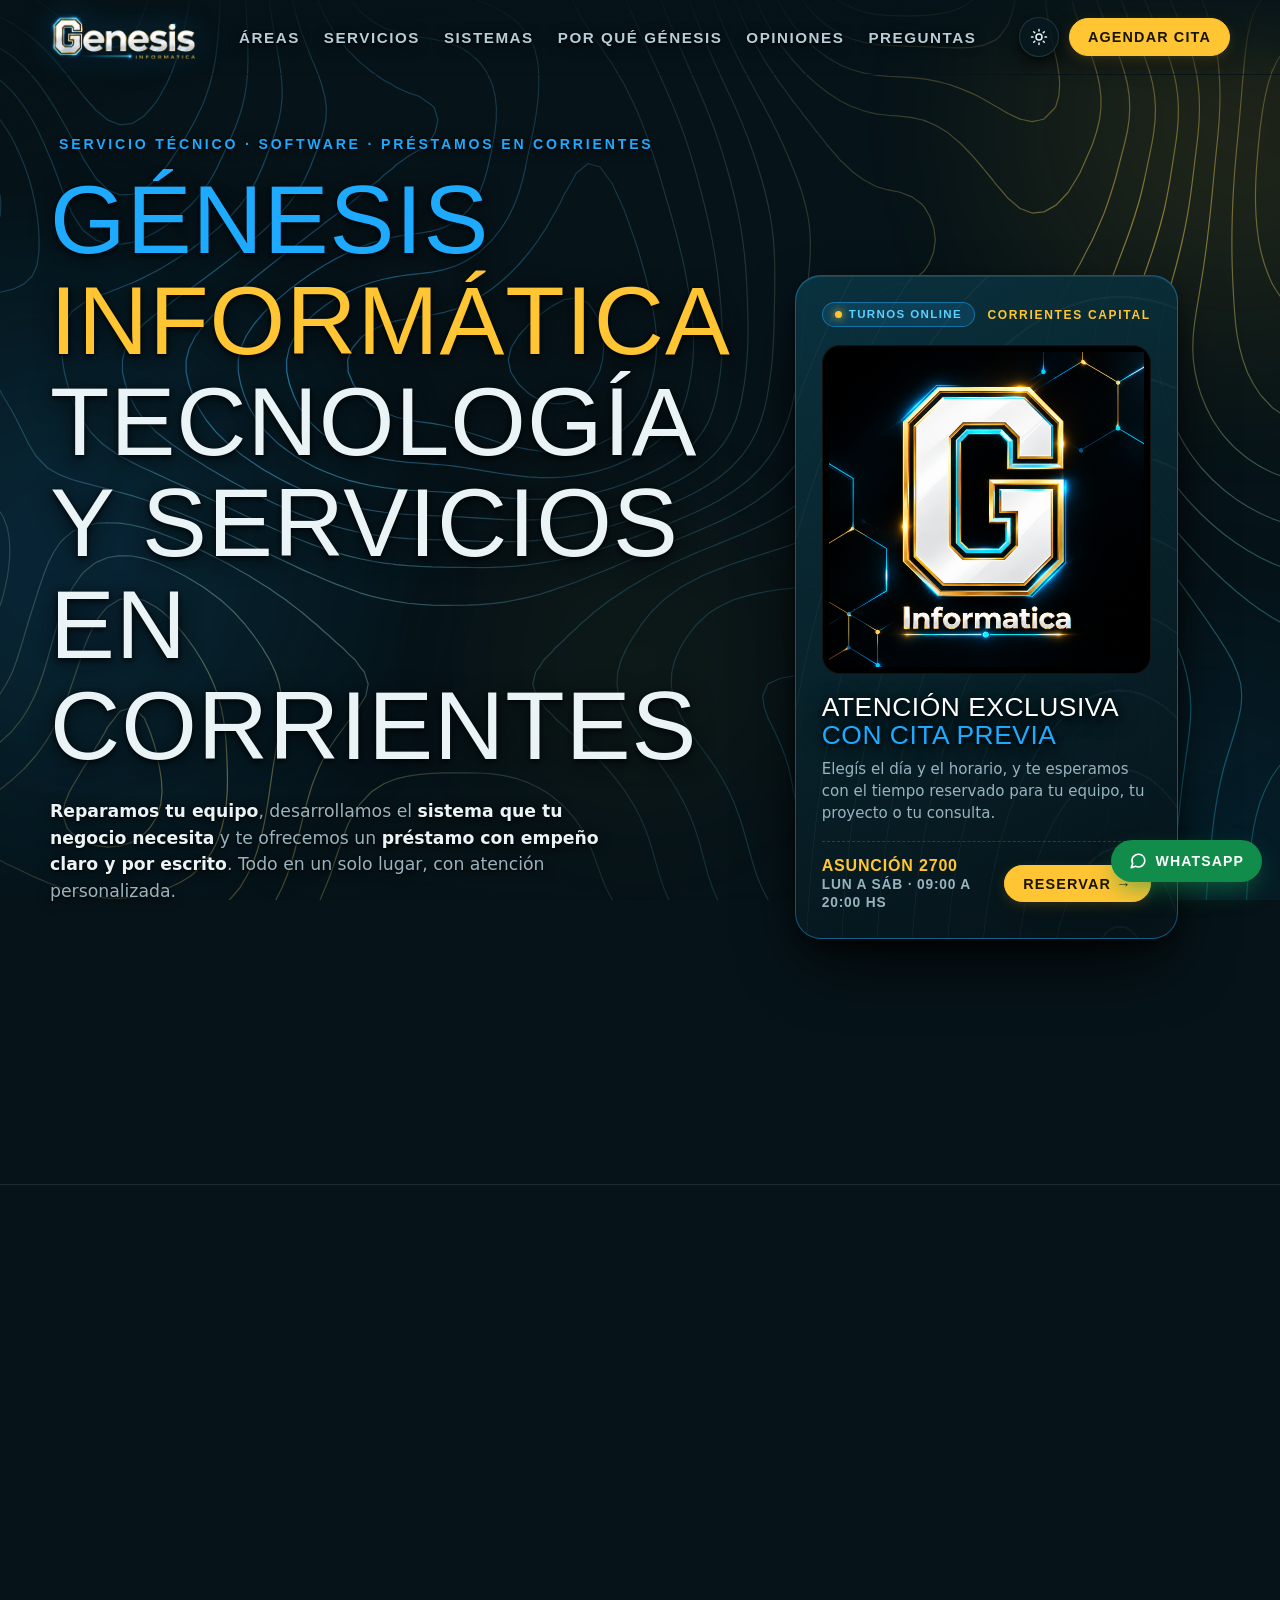
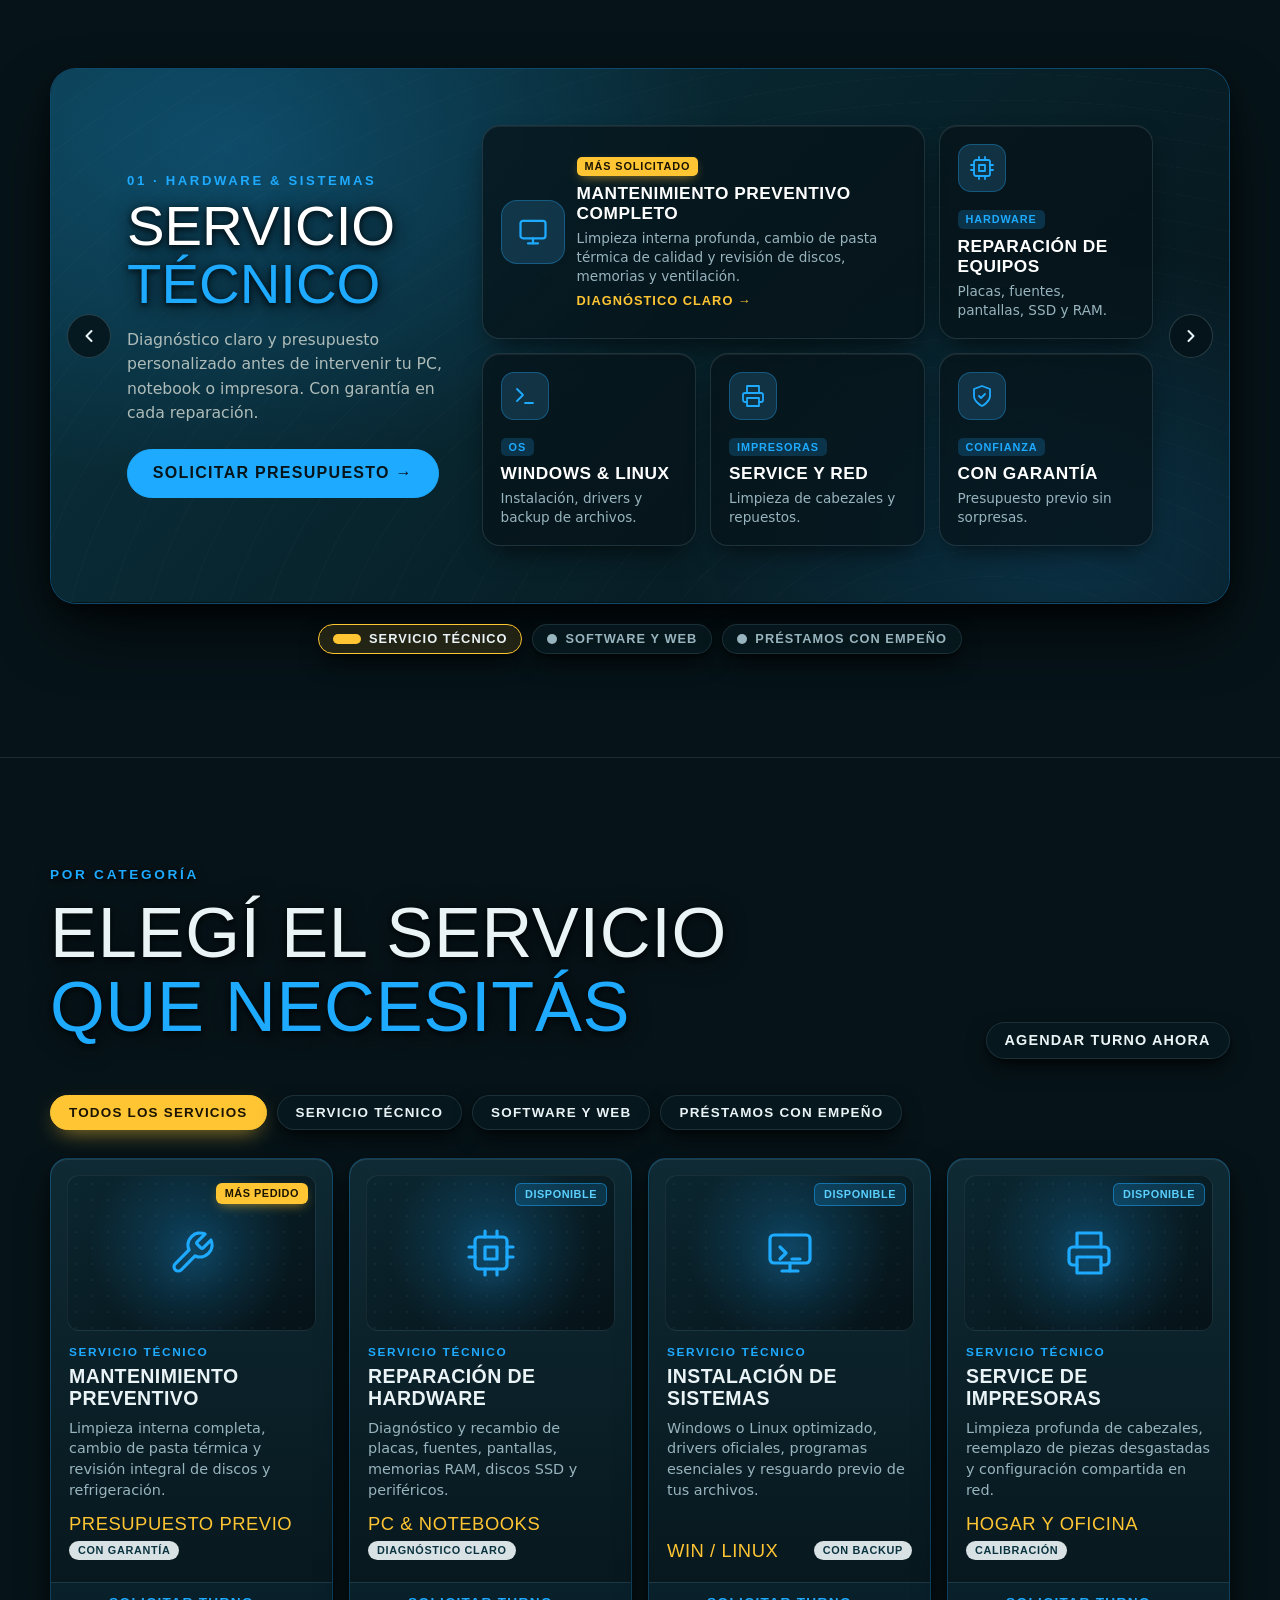
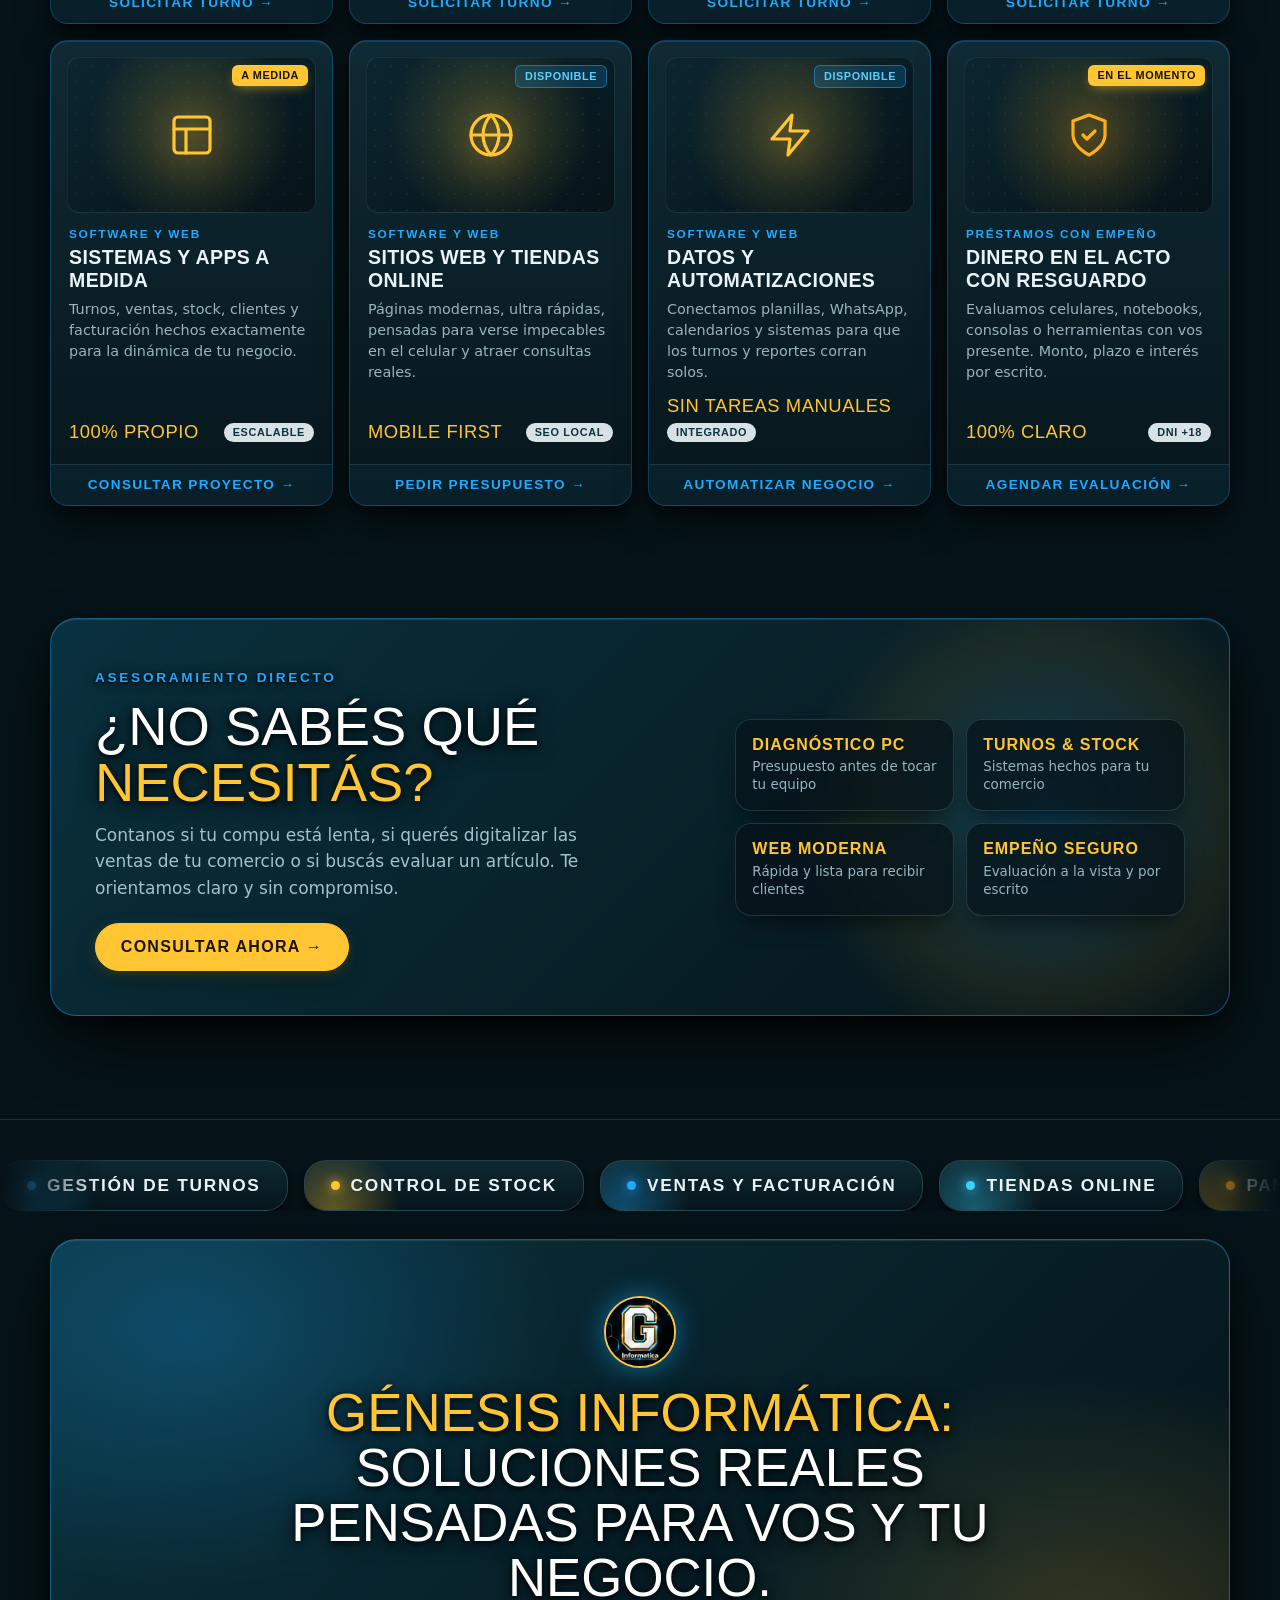
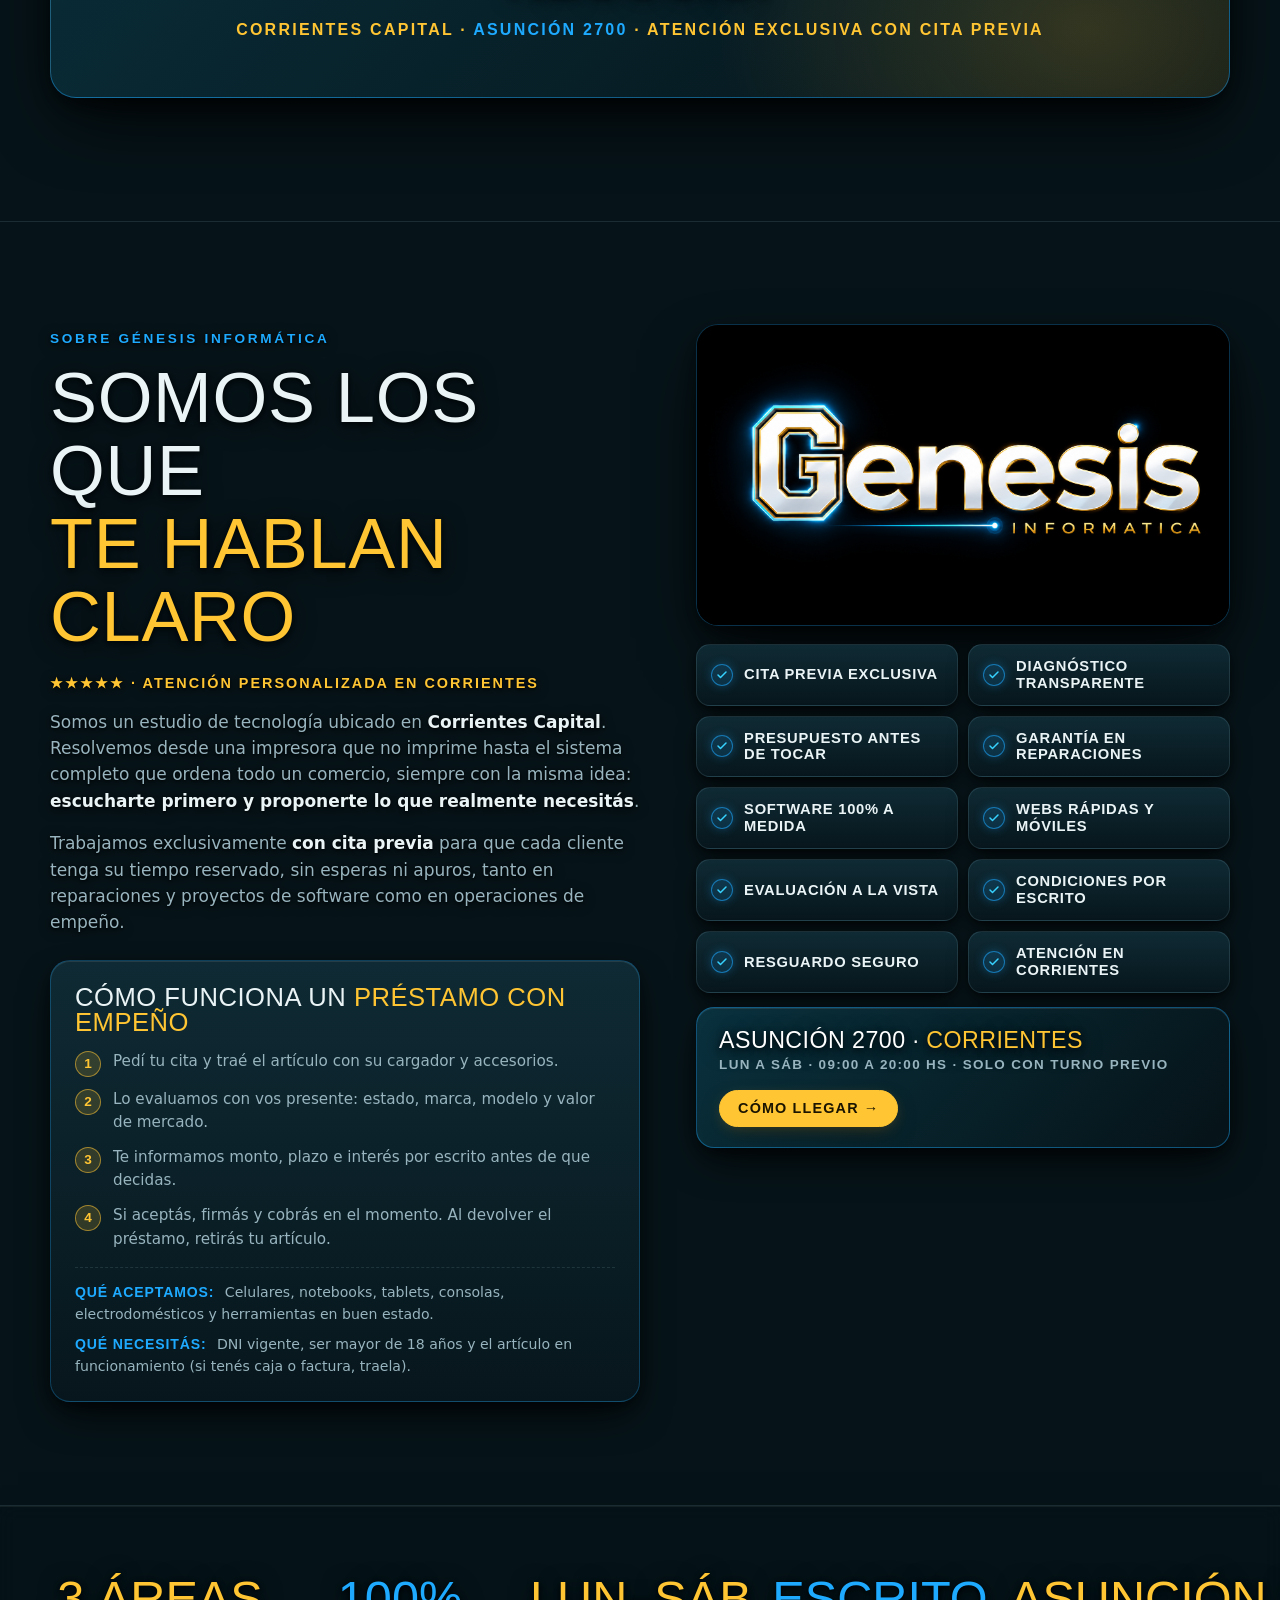
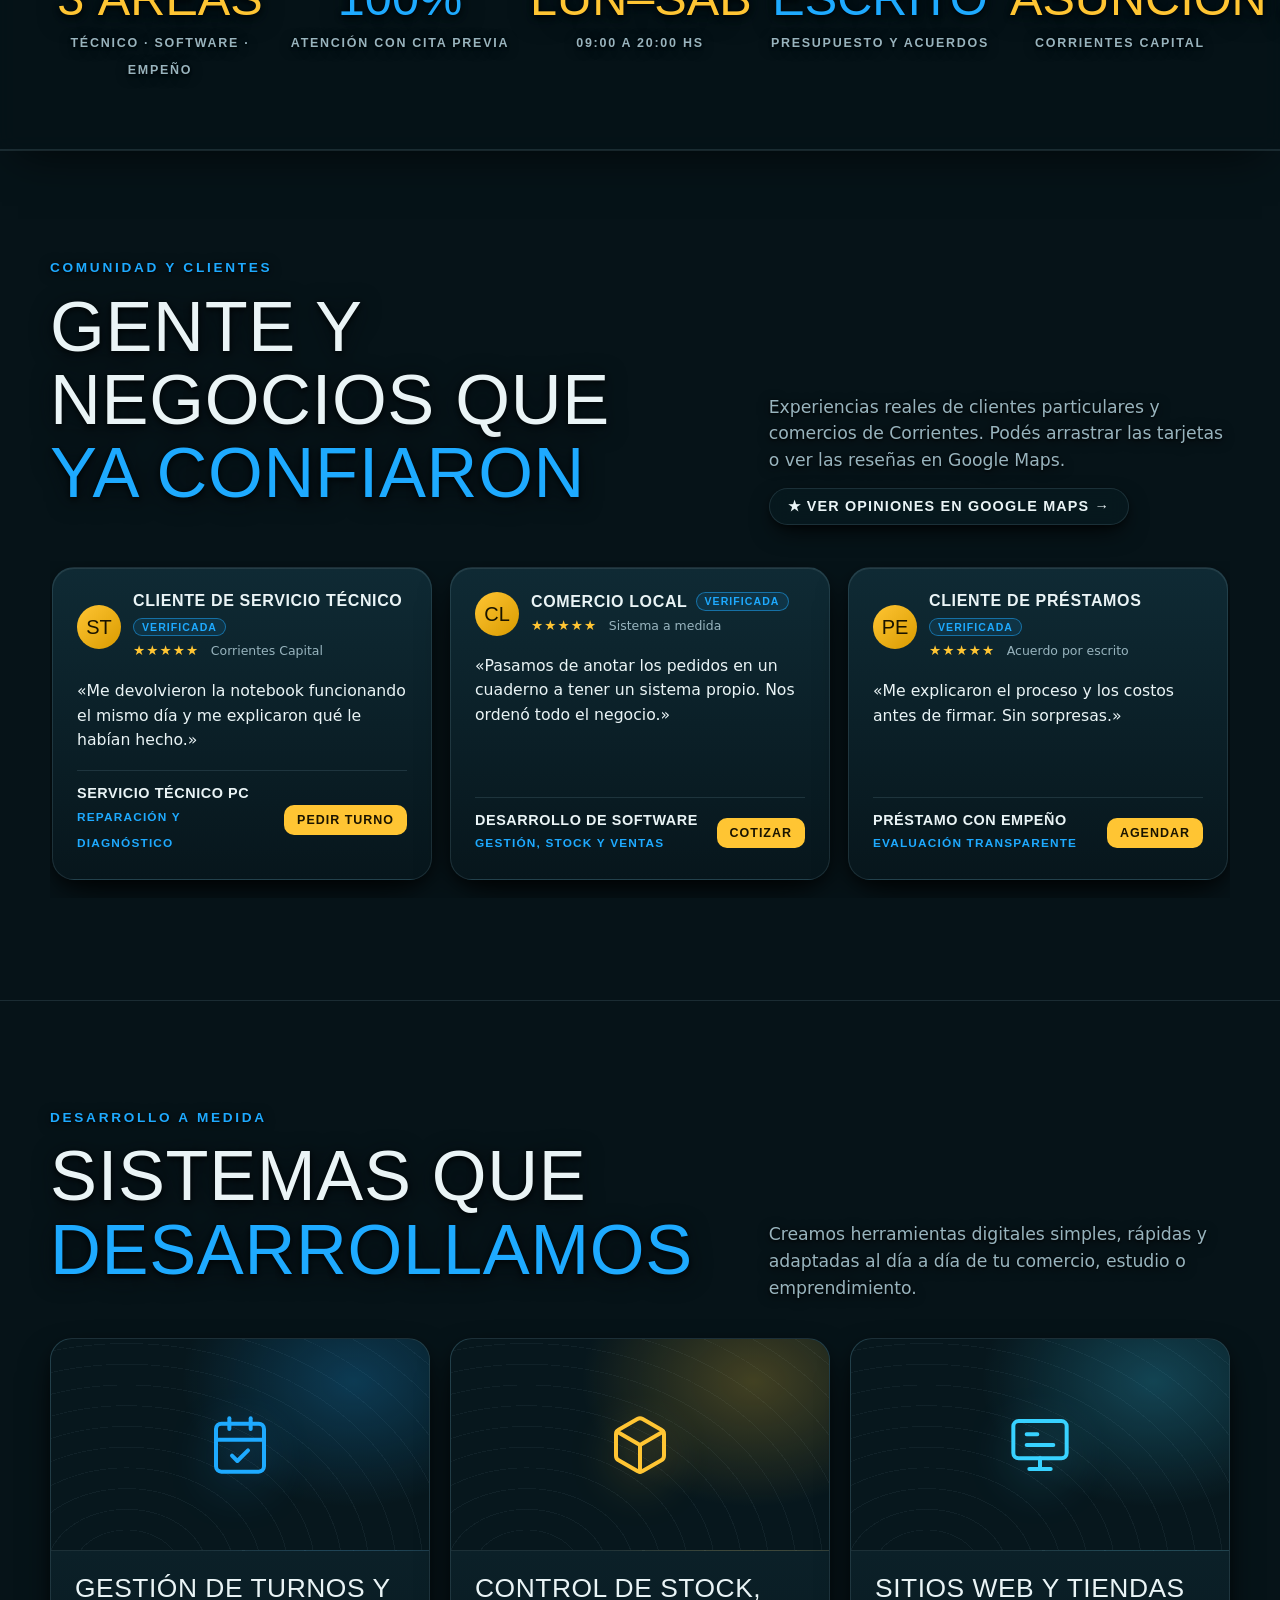
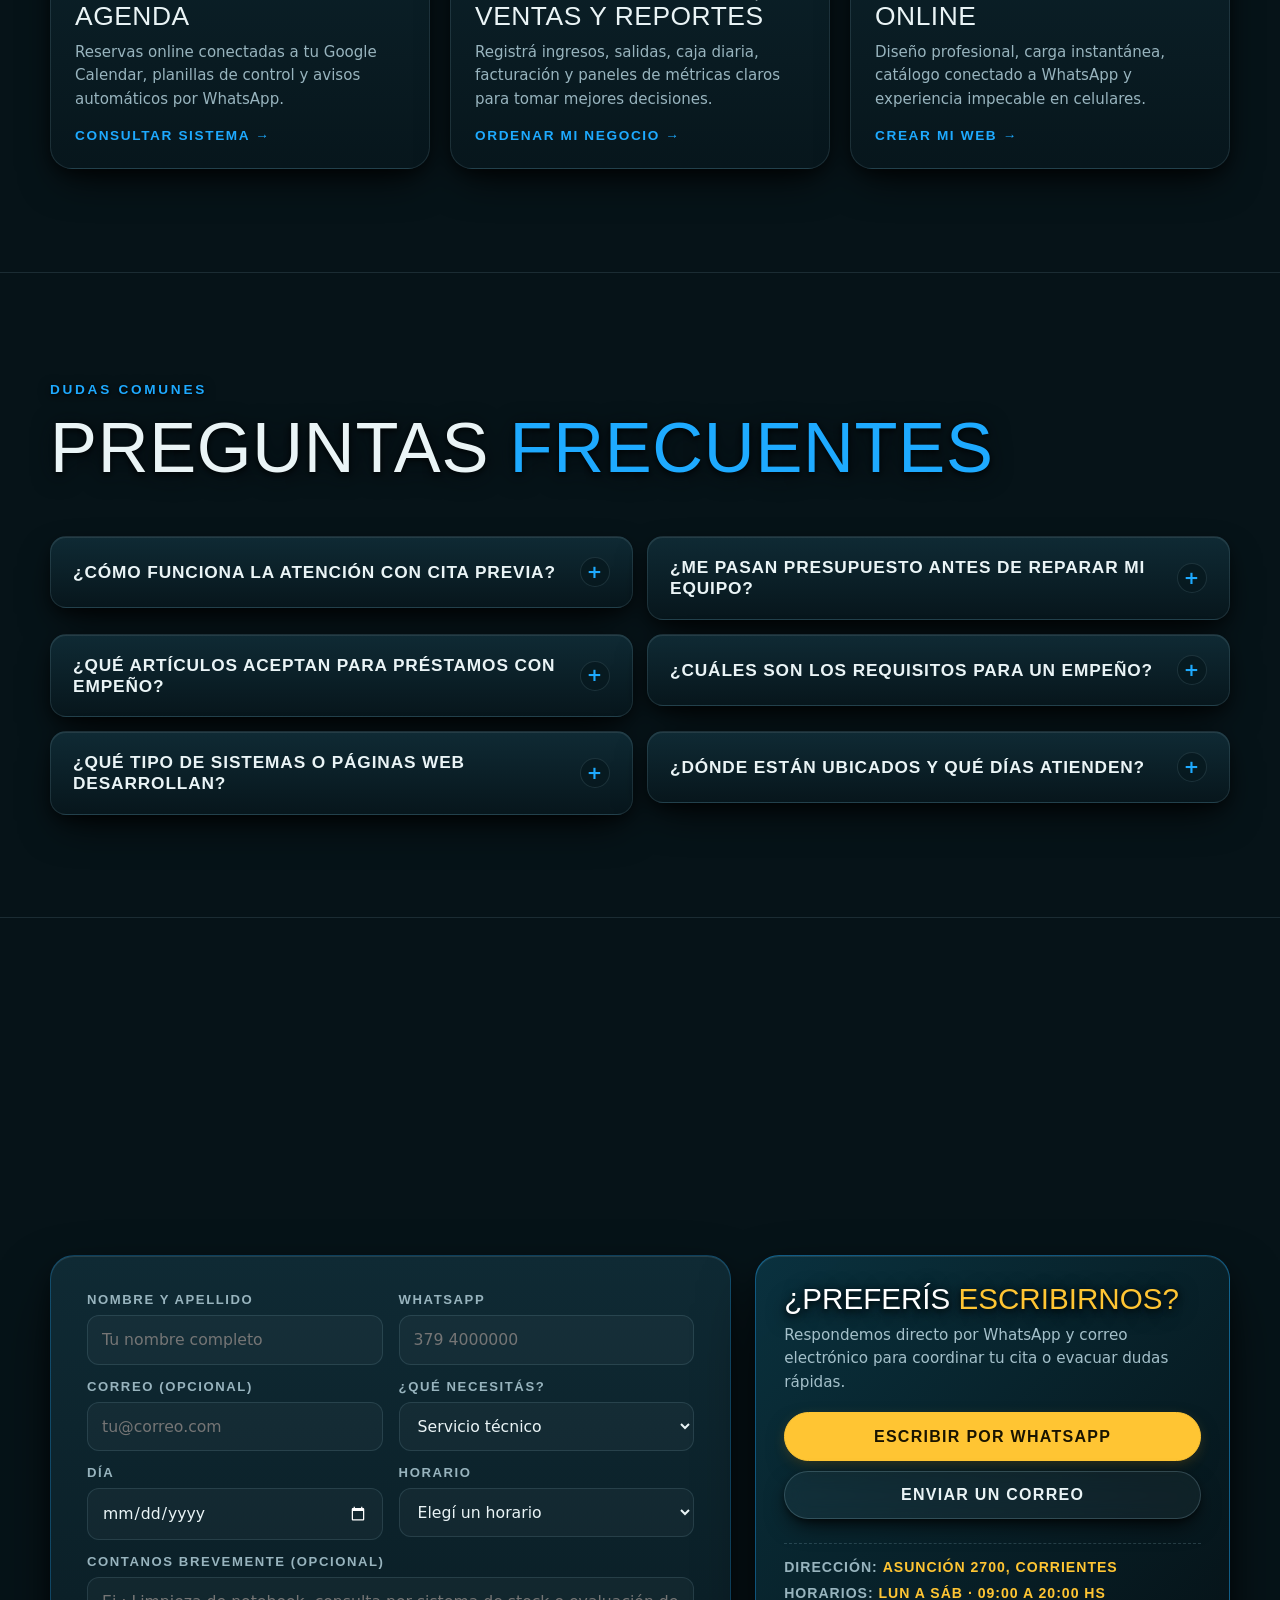
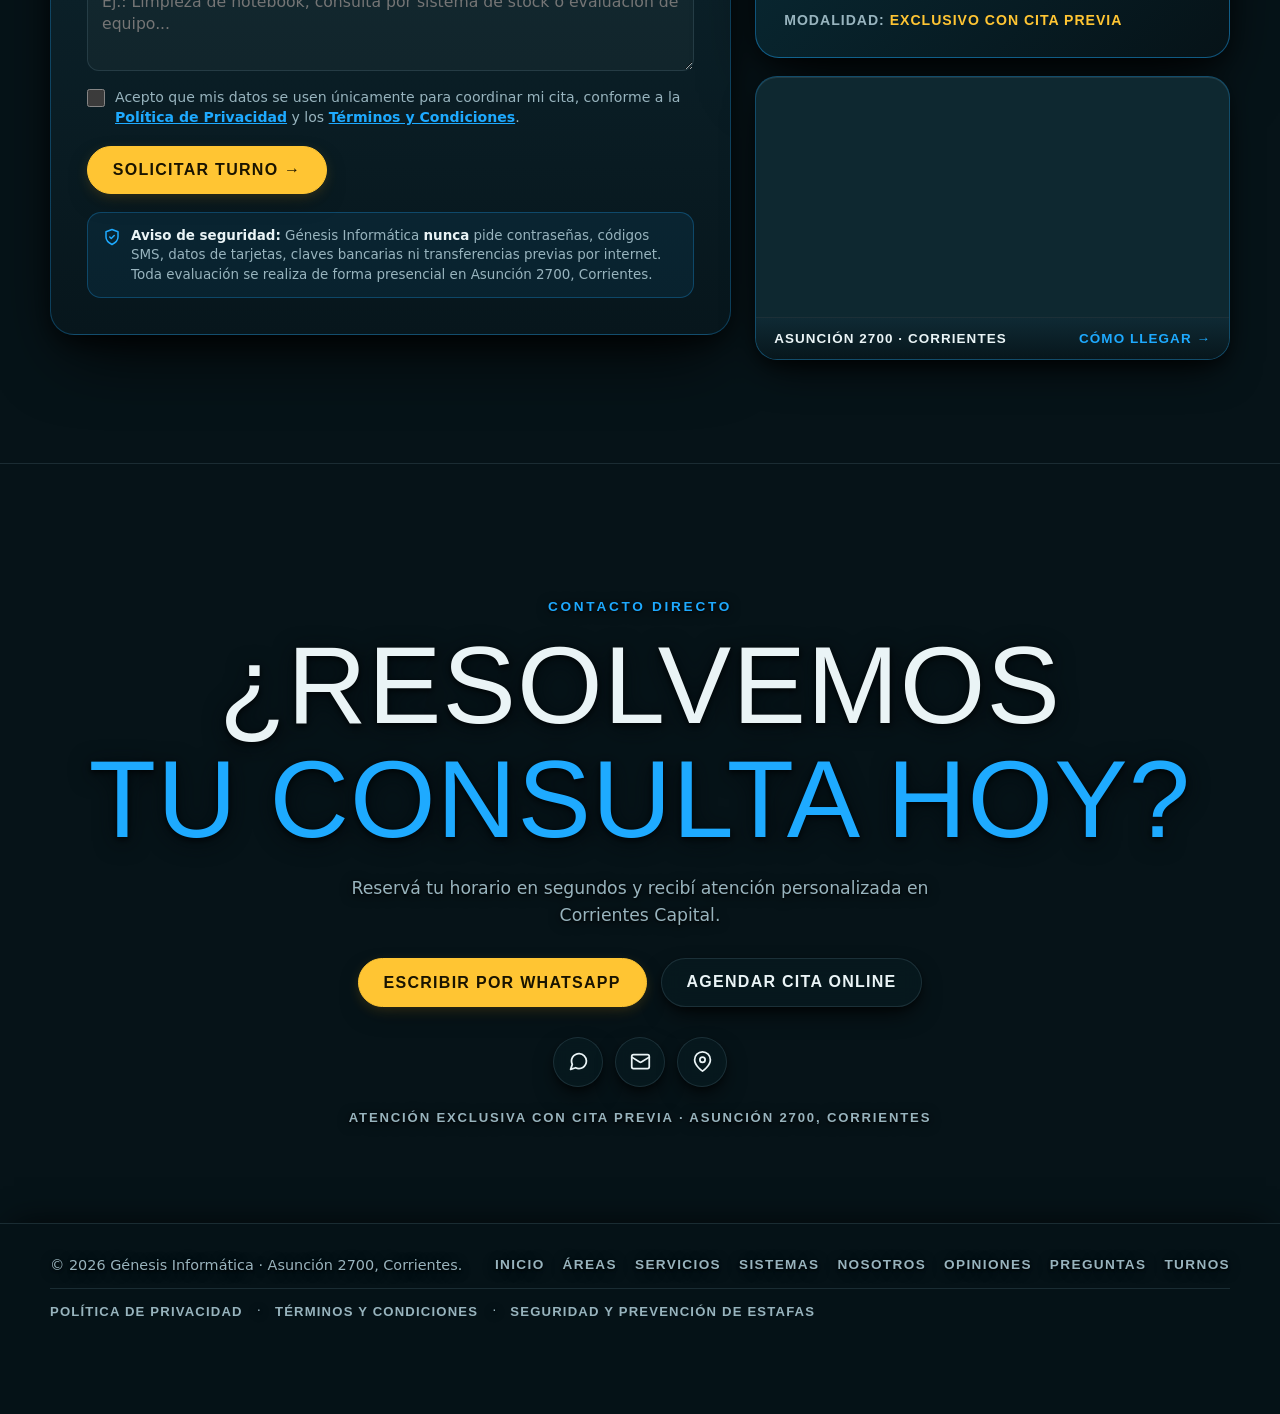
==== commit 0f748fc9: "refactor: remove inline script/theme initialization, add external script.js and nav brand image" ====
--- a/index.html
+++ b/index.html
@@ -3,7 +3,7 @@
 <head>
   <meta charset="utf-8">
   <meta name="viewport" content="width=device-width, initial-scale=1, viewport-fit=cover">
-  <meta http-equiv="Content-Security-Policy" content="default-src 'self'; script-src 'self' 'unsafe-inline'; style-src 'self' 'unsafe-inline' https://fonts.googleapis.com; font-src 'self' https://fonts.gstatic.com; img-src 'self' data: https:; frame-src https://www.google.com https://maps.google.com; connect-src 'self' https://script.google.com https://script.googleusercontent.com; base-uri 'self'; form-action 'self'; object-src 'none'; upgrade-insecure-requests;">
+  <meta http-equiv="Content-Security-Policy" content="default-src 'self'; script-src 'self'; style-src 'self' 'unsafe-inline' https://fonts.googleapis.com; font-src 'self' https://fonts.gstatic.com; img-src 'self' data: https:; frame-src https://www.google.com https://maps.google.com; connect-src 'self' https://script.google.com https://script.googleusercontent.com; base-uri 'self'; form-action 'self'; object-src 'none'; upgrade-insecure-requests;">
   <meta name="referrer" content="strict-origin-when-cross-origin">
   <title>Génesis Informática | Servicio técnico, desarrollo y préstamos en Corrientes</title>
   <meta name="description" content="Servicio técnico de PC e impresoras, desarrollo de software, diseño web y préstamos con empeño en Corrientes. Atención exclusiva con cita previa.">
@@ -32,20 +32,6 @@
   <!-- Favicons -->
   <link rel="icon" type="image/png" href="img/logo.png">
   <link rel="apple-touch-icon" href="img/logo.png">
-
-  <!-- Inicialización instantánea de tema (evita parpadeo) -->
-  <script>
-    (function () {
-      try {
-        var saved = localStorage.getItem("genesis-theme");
-        if (saved === "light") {
-          document.documentElement.setAttribute("data-theme", "light");
-          var m = document.getElementById("metaTheme");
-          if (m) m.setAttribute("content", "#eef3f3");
-        }
-      } catch (_) {}
-    })();
-  </script>
 
   <!-- Google Fonts (Anton + Barlow Condensed + Barlow) -->
   <link rel="preconnect" href="https://fonts.googleapis.com">
@@ -91,6 +77,8 @@
 
   <!-- Hoja de estilos principal -->
   <link rel="stylesheet" href="style.css">
+  <!-- Script principal -->
+  <script src="script.js" defer></script>
 </head>
 <body>
 
@@ -107,13 +95,7 @@
   <header class="nav" id="nav">
     <div class="wrap nav-bar">
       <a class="brand" href="#inicio" aria-label="Génesis Informática Inicio">
-        <span class="brand-logo">
-          <img src="img/logo-192.png" width="40" height="40" alt="Logo Génesis Informática">
-        </span>
-        <span class="brand-txt">
-          <b>GÉNESIS</b>
-          <span>INFORMÁTICA</span>
-        </span>
+        <img class="brand-wordmark" src="img/portada-navbar.png" width="146" height="46" alt="Génesis Informática">
       </a>
 
       <ul class="nav-links" aria-label="Navegación principal">
@@ -1264,664 +1246,6 @@
     WhatsApp
   </a>
 
-  <!-- ==================== JAVASCRIPT ==================== -->
-  <script>
-    /* ==========================================================================
-       1. CONFIGURACIÓN PRINCIPAL (MISMO BACKEND DE TURNOS)
-       ========================================================================== */
-    const CFG = {
-      wa: "5493794775092",
-      email: "tobiobregon87@gmail.com",
-      webhook: "https://script.google.com/macros/s/AKfycbydOSJArYJH32ZYitd_YQw62VPJqtsOB36RPP3YmptiXSyUxATYSv9wpB2PEksA-N5m/exec",
-      slots: ["09:00", "10:00", "11:00", "12:00", "16:00", "17:00", "18:00", "19:00"],
-      closed: [0] // 0 = Domingo
-    };
-
-    const $ = s => document.querySelector(s);
-    const $$ = s => Array.from(document.querySelectorAll(s));
-    const waURL = text => "https://wa.me/" + CFG.wa + (text ? "?text=" + encodeURIComponent(text) : "");
-
-    const defaultWa = waURL("Hola, quiero agendar una cita con Génesis Informática.");
-    ["#wa", "#fab", "#waFinal", "#socWa"].forEach(id => {
-      const el = $(id);
-      if (el) el.href = defaultWa;
-    });
-    const asisWa = $("#asisWa");
-    if (asisWa) {
-      asisWa.href = waURL("Hola, necesito asesoramiento con Génesis Informática.");
-      asisWa.target = "_blank";
-      asisWa.rel = "noopener noreferrer";
-    }
-    ["#em", "#socEm"].forEach(id => {
-      const el = $(id);
-      if (el) el.href = "mailto:" + CFG.email;
-    });
-    $("#y").textContent = new Date().getFullYear();
-
-    /* ==========================================================================
-       2. MOTOR DE FONDO TOPOGRÁFICO EN VIVO (MARCHING SQUARES + 4 LUCES)
-       ========================================================================== */
-    (function initTopoBackground() {
-      const canvas = $("#topoCanvas");
-      if (!canvas) return;
-      const ctx = canvas.getContext("2d");
-      if (!ctx) return;
-
-      const mascara = document.createElement("canvas");
-      const mctx = mascara.getContext("2d");
-      const luces = document.createElement("canvas");
-      const lctx = luces.getContext("2d");
-
-      const VELOCIDAD = 0.022;
-      const PAR = 0.07;
-      const ESC_LUCES = 8;
-      const reducedMotion = window.matchMedia("(prefers-reduced-motion: reduce)").matches;
-
-      // Tabla de permutación para Value-Noise 3D ultra suave
-      const perm = new Uint8Array(512);
-      const vals = new Float32Array(256);
-      let seed = 1337;
-      function rand() {
-        seed = (seed * 16807) % 2147483647;
-        return (seed - 1) / 2147483646;
-      }
-      for (let i = 0; i < 256; i++) {
-        perm[i] = i;
-        vals[i] = rand();
-      }
-      for (let i = 255; i > 0; i--) {
-        const j = Math.floor(rand() * (i + 1));
-        const tmp = perm[i];
-        perm[i] = perm[j];
-        perm[j] = tmp;
-      }
-      for (let i = 0; i < 256; i++) perm[i + 256] = perm[i];
-
-      function hash3(ix, iy, iz) {
-        return vals[perm[(perm[(perm[ix & 255] + (iy & 255)) & 255] + (iz & 255)) & 255]];
-      }
-
-      function fade(t) {
-        // Smootherstep quíntico (C2 continuo: elimina saltos al cruzar celdas)
-        return t * t * t * (t * (t * 6 - 15) + 10);
-      }
-
-      function noise3(x, y, z) {
-        const ix = Math.floor(x), iy = Math.floor(y), iz = Math.floor(z);
-        const u = fade(x - ix);
-        const v = fade(y - iy);
-        const w = fade(z - iz);
-
-        const n000 = hash3(ix, iy, iz),     n100 = hash3(ix + 1, iy, iz);
-        const n010 = hash3(ix, iy + 1, iz), n110 = hash3(ix + 1, iy + 1, iz);
-        const n001 = hash3(ix, iy, iz + 1), n101 = hash3(ix + 1, iy, iz + 1);
-        const n011 = hash3(ix, iy + 1, iz + 1), n111 = hash3(ix + 1, iy + 1, iz + 1);
-
-        const nx00 = n000 + u * (n100 - n000);
-        const nx10 = n010 + u * (n110 - n010);
-        const nx01 = n001 + u * (n101 - n001);
-        const nx11 = n011 + u * (n111 - n011);
-
-        const nxy0 = nx00 + v * (nx10 - nx00);
-        const nxy1 = nx01 + v * (nx11 - nx01);
-
-        return nxy0 + w * (nxy1 - nxy0);
-      }
-
-      function fbm(x, y, z) {
-        // 2 octavas amplias y sedosas (sin micro-ondulaciones nerviosas)
-        return (
-          0.72 * noise3(x, y, z) +
-          0.28 * noise3(x * 1.92 + 11.3, y * 1.92 + 5.7, z * 0.85)
-        );
-      }
-
-      let W = 0, H = 0, dpr = 1, cell = 12, cols = 0, rows = 0, grid = new Float32Array(0);
-      let smoothScroll = window.scrollY || 0;
-      let elapsedSec = 0;
-
-      function resize() {
-        dpr = Math.min(window.devicePixelRatio || 1, 1.5);
-        W = window.innerWidth;
-        H = window.innerHeight;
-        cell = W < 700 ? 11 : 12;
-
-        canvas.width = mascara.width = Math.ceil(W * dpr);
-        canvas.height = mascara.height = Math.ceil(H * dpr);
-        luces.width = Math.max(2, Math.ceil(W / ESC_LUCES));
-        luces.height = Math.max(2, Math.ceil(H / ESC_LUCES));
-
-        cols = Math.ceil(W / cell) + 2;
-        rows = Math.ceil(H / cell) + 2;
-        grid = new Float32Array(cols * rows);
-      }
-
-      function interp(a, b, level) {
-        const d = b - a;
-        if (Math.abs(d) < 1e-6) return 0.5;
-        return Math.max(0, Math.min(1, (level - a) / d));
-      }
-
-      function drawFrame(sec) {
-        const isLight = document.documentElement.getAttribute("data-theme") === "light";
-        const sc = W < 700 ? 1 / 280 : 1 / 460;
-        const targetScroll = window.scrollY || 0;
-        smoothScroll += (targetScroll - smoothScroll) * 0.08;
-        const yOff = smoothScroll * PAR * sc;
-        const z = sec * VELOCIDAD;
-
-        // Evaluar campo escalar
-        let idx = 0;
-        for (let r = 0; r < rows; r++) {
-          const ny = r * cell * sc + yOff;
-          for (let c = 0; c < cols; c++) {
-            grid[idx++] = fbm(c * cell * sc, ny, z);
-          }
-        }
-
-        // 1) Trazar isolíneas Marching Squares en la máscara
-        mctx.setTransform(dpr, 0, 0, dpr, 0, 0);
-        mctx.clearRect(0, 0, W, H);
-        mctx.strokeStyle = "#ffffff";
-        mctx.lineWidth = 1.2;
-        mctx.lineCap = "round";
-        mctx.lineJoin = "round";
-        mctx.beginPath();
-
-        for (let L = 0.22; L <= 0.82; L += 0.052) {
-          for (let r = 0; r < rows - 1; r++) {
-            const rowA = r * cols;
-            const rowB = rowA + cols;
-            const y0 = r * cell;
-            const y1 = y0 + cell;
-            for (let c = 0; c < cols - 1; c++) {
-              const v0 = grid[rowA + c];
-              const v1 = grid[rowA + c + 1];
-              const v2 = grid[rowB + c + 1];
-              const v3 = grid[rowB + c];
-
-              const code =
-                (v0 >= L ? 8 : 0) |
-                (v1 >= L ? 4 : 0) |
-                (v2 >= L ? 2 : 0) |
-                (v3 >= L ? 1 : 0);
-
-              if (code === 0 || code === 15) continue;
-
-              const x0 = c * cell;
-              const x1 = x0 + cell;
-              const tx = x0 + interp(v0, v1, L) * cell;
-              const ry = y0 + interp(v1, v2, L) * cell;
-              const bx = x0 + interp(v3, v2, L) * cell;
-              const ly = y0 + interp(v0, v3, L) * cell;
-
-              switch (code) {
-                case 1: case 14:
-                  mctx.moveTo(x0, ly); mctx.lineTo(bx, y1); break;
-                case 2: case 13:
-                  mctx.moveTo(bx, y1); mctx.lineTo(x1, ry); break;
-                case 3: case 12:
-                  mctx.moveTo(x0, ly); mctx.lineTo(x1, ry); break;
-                case 4: case 11:
-                  mctx.moveTo(tx, y0); mctx.lineTo(x1, ry); break;
-                case 5: {
-                  const avg = (v0 + v1 + v2 + v3) * 0.25;
-                  if (avg >= L) {
-                    mctx.moveTo(x0, ly); mctx.lineTo(tx, y0);
-                    mctx.moveTo(bx, y1); mctx.lineTo(x1, ry);
-                  } else {
-                    mctx.moveTo(x0, ly); mctx.lineTo(bx, y1);
-                    mctx.moveTo(tx, y0); mctx.lineTo(x1, ry);
-                  }
-                  break;
-                }
-                case 6: case 9:
-                  mctx.moveTo(tx, y0); mctx.lineTo(bx, y1); break;
-                case 7: case 8:
-                  mctx.moveTo(x0, ly); mctx.lineTo(tx, y0); break;
-                case 10: {
-                  const avg = (v0 + v1 + v2 + v3) * 0.25;
-                  if (avg >= L) {
-                    mctx.moveTo(x0, ly); mctx.lineTo(bx, y1);
-                    mctx.moveTo(tx, y0); mctx.lineTo(x1, ry);
-                  } else {
-                    mctx.moveTo(x0, ly); mctx.lineTo(tx, y0);
-                    mctx.moveTo(bx, y1); mctx.lineTo(x1, ry);
-                  }
-                  break;
-                }
-              }
-            }
-          }
-        }
-        mctx.stroke();
-
-        // 2) Pintar mapa de iluminación (base + 4 luces orbitantes celeste eléctrico/dorado Génesis)
-        const lw = luces.width;
-        const lh = luces.height;
-        lctx.globalCompositeOperation = "source-over";
-        lctx.clearRect(0, 0, lw, lh);
-        lctx.fillStyle = isLight ? "rgba(10, 51, 64, 0.12)" : "rgba(180, 224, 240, 0.09)";
-        lctx.fillRect(0, 0, lw, lh);
-
-        lctx.globalCompositeOperation = isLight ? "source-over" : "lighter";
-        const t = sec * 0.16;
-        const lights = [
-          { x: lw * (0.22 + 0.14 * Math.sin(t * 0.7)),       y: lh * (0.30 + 0.14 * Math.cos(t * 0.5)),       r: Math.max(lw, lh) * 0.54, col: isLight ? "rgba(10,118,184,0.46)" : "rgba(30,170,255,0.54)" },
-          { x: lw * (0.78 + 0.12 * Math.cos(t * 0.6)),       y: lh * (0.24 + 0.14 * Math.sin(t * 0.8)),       r: Math.max(lw, lh) * 0.48, col: isLight ? "rgba(212,148,0,0.42)"  : "rgba(255,197,51,0.48)" },
-          { x: lw * (0.72 + 0.15 * Math.sin(t * 0.5 + 2.1)), y: lh * (0.78 + 0.12 * Math.cos(t * 0.6 + 1.2)), r: Math.max(lw, lh) * 0.50, col: isLight ? "rgba(10,51,64,0.40)"   : "rgba(0,200,255,0.46)" },
-          { x: lw * (0.28 + 0.12 * Math.cos(t * 0.45 + 3.4)),y: lh * (0.76 + 0.14 * Math.sin(t * 0.55 + 0.7)),r: Math.max(lw, lh) * 0.42, col: isLight ? "rgba(184,124,0,0.32)"  : "rgba(255,175,20,0.34)" }
-        ];
-
-        for (const l of lights) {
-          const g = lctx.createRadialGradient(l.x, l.y, 0, l.x, l.y, l.r);
-          g.addColorStop(0, l.col);
-          g.addColorStop(1, "rgba(0,0,0,0)");
-          lctx.fillStyle = g;
-          lctx.fillRect(0, 0, lw, lh);
-        }
-
-        // 3) Componer luces estrictamente dentro de las líneas topográficas
-        ctx.setTransform(1, 0, 0, 1, 0, 0);
-        ctx.globalCompositeOperation = "source-over";
-        ctx.clearRect(0, 0, canvas.width, canvas.height);
-        ctx.drawImage(mascara, 0, 0);
-        ctx.globalCompositeOperation = "source-in";
-        ctx.drawImage(luces, 0, 0, canvas.width, canvas.height);
-        ctx.globalCompositeOperation = "source-over";
-      }
-
-      resize();
-      let resizeTimer;
-      window.addEventListener("resize", () => {
-        clearTimeout(resizeTimer);
-        resizeTimer = setTimeout(() => {
-          resize();
-          if (reducedMotion) drawFrame(0);
-        }, 140);
-      });
-
-      window.__redrawTopo = () => drawFrame(elapsedSec);
-
-      if (reducedMotion) {
-        drawFrame(0);
-        return;
-      }
-
-      let lastTs = 0;
-      const FRAME_MS = 1000 / 60;
-      function loop(ts) {
-        requestAnimationFrame(loop);
-        if (document.hidden) {
-          lastTs = 0;
-          return;
-        }
-        if (!lastTs) {
-          lastTs = ts;
-          drawFrame(elapsedSec);
-          return;
-        }
-        const dt = ts - lastTs;
-        if (dt < FRAME_MS - 1) return;
-        lastTs = ts;
-        elapsedSec += Math.min(dt, 50) * 0.001;
-        drawFrame(elapsedSec);
-      }
-      requestAnimationFrame(loop);
-    })();
-
-    /* ==========================================================================
-       3. THEME SWITCHER (OSCURO / CLARO CON PERSISTENCIA)
-       ========================================================================== */
-    const themeBtn = $("#themeBtn");
-    const metaTheme = $("#metaTheme");
-    themeBtn.addEventListener("click", () => {
-      const root = document.documentElement;
-      const toLight = root.getAttribute("data-theme") !== "light";
-      if (toLight) {
-        root.setAttribute("data-theme", "light");
-        metaTheme.setAttribute("content", "#eef3f3");
-        try { localStorage.setItem("genesis-theme", "light"); } catch (_) {}
-      } else {
-        root.removeAttribute("data-theme");
-        metaTheme.setAttribute("content", "#0a3340");
-        try { localStorage.setItem("genesis-theme", "dark"); } catch (_) {}
-      }
-      if (window.__redrawTopo) window.__redrawTopo();
-    });
-
-    /* ==========================================================================
-       4. NAVBAR SCROLL STATE, MENÚ MÓVIL & VOLVER ARRIBA
-       ========================================================================== */
-    const navEl = $("#nav");
-    const topBtn = $("#toTop");
-    const burger = $("#burger");
-    const mobMenu = $("#mobMenu");
-
-    function onScroll() {
-      const y = window.scrollY;
-      navEl.classList.toggle("scrolled", y > 24);
-      topBtn.classList.toggle("show", y > 320);
-    }
-    window.addEventListener("scroll", onScroll, { passive: true });
-    onScroll();
-
-    topBtn.addEventListener("click", () => {
-      window.scrollTo({ top: 0, behavior: "smooth" });
-    });
-
-    burger.addEventListener("click", () => {
-      const open = mobMenu.classList.toggle("open");
-      burger.setAttribute("aria-expanded", String(open));
-    });
-
-    mobMenu.addEventListener("click", e => {
-      if (e.target.closest("a")) {
-        mobMenu.classList.remove("open");
-        burger.setAttribute("aria-expanded", "false");
-      }
-    });
-
-    /* ==========================================================================
-       5. REVELADO EN CASCADA AL HACER SCROLL (.rv -> .rv.in)
-       ========================================================================== */
-    const rvNodes = $$(".rv");
-    if ("IntersectionObserver" in window) {
-      const io = new IntersectionObserver(entries => {
-        entries.forEach(entry => {
-          if (entry.isIntersecting) {
-            entry.target.classList.add("in");
-            io.unobserve(entry.target);
-          }
-        });
-      }, { threshold: 0.08, rootMargin: "0px 0px -30px 0px" });
-      rvNodes.forEach(el => io.observe(el));
-    } else {
-      rvNodes.forEach(el => el.classList.add("in"));
-    }
-
-    /* ==========================================================================
-       6. SLIDER BENTO ASIMÉTRICO CON AUTO-ROTACIÓN Y PAUSA EN HOVER
-       ========================================================================== */
-    (function initBentoSlider() {
-      const track = $("#slTrack");
-      const slides = $$("#slTrack .slide");
-      const dots = $$("#slDots .sl-dot");
-      const prevBtn = $("#slPrev");
-      const nextBtn = $("#slNext");
-      const shell = $("#slider");
-      if (!track || !slides.length) return;
-
-      let cur = 0;
-      let timer = null;
-
-      function goTo(index) {
-        cur = (index + slides.length) % slides.length;
-        track.style.transform = `translate3d(-${cur * 100}%, 0, 0)`;
-        slides.forEach((s, i) => s.classList.toggle("on", i === cur));
-        dots.forEach((d, i) => d.classList.toggle("on", i === cur));
-      }
-
-      function startAuto() {
-        stopAuto();
-        timer = setInterval(() => goTo(cur + 1), 6500);
-      }
-
-      function stopAuto() {
-        if (timer) clearInterval(timer);
-      }
-
-      prevBtn.addEventListener("click", () => { goTo(cur - 1); startAuto(); });
-      nextBtn.addEventListener("click", () => { goTo(cur + 1); startAuto(); });
-      dots.forEach(d => d.addEventListener("click", () => {
-        goTo(Number(d.dataset.slide));
-        startAuto();
-      }));
-
-      shell.addEventListener("mouseenter", stopAuto);
-      shell.addEventListener("mouseleave", startAuto);
-
-      // Swipe táctil
-      let touchX = 0;
-      shell.addEventListener("touchstart", e => { touchX = e.touches[0].clientX; stopAuto(); }, { passive: true });
-      shell.addEventListener("touchend", e => {
-        const dx = e.changedTouches[0].clientX - touchX;
-        if (Math.abs(dx) > 45) goTo(dx < 0 ? cur + 1 : cur - 1);
-        startAuto();
-      }, { passive: true });
-
-      if (!window.matchMedia("(prefers-reduced-motion: reduce)").matches) {
-        startAuto();
-      }
-    })();
-
-    /* ==========================================================================
-       7. TABS DE CATEGORÍAS DE SERVICIOS
-       ========================================================================== */
-    const tabButtons = $$(".gi-gal-tabs button");
-    const svcCards = $$("#svcGrid .gi-bs-card");
-
-    tabButtons.forEach(btn => {
-      btn.addEventListener("click", () => {
-        const cat = btn.dataset.cat;
-        tabButtons.forEach(b => b.setAttribute("aria-selected", String(b === btn)));
-        let delayIdx = 0;
-        svcCards.forEach(card => {
-          const match = cat === "todos" || card.dataset.cat === cat;
-          card.classList.toggle("hidden-card", !match);
-          if (match) {
-            card.classList.add("in");
-            card.classList.remove("anim-in");
-            void card.offsetWidth;
-            card.style.animationDelay = (delayIdx * 45) + "ms";
-            card.classList.add("anim-in");
-            delayIdx++;
-          }
-        });
-      });
-    });
-
-    /* ==========================================================================
-       8. TRACK DE RESEÑAS ARRASTRABLE CON MOUSE (CLICK & DRAG)
-       ========================================================================== */
-    (function initDragReviews() {
-      const track = $("#gi-revs-track");
-      if (!track) return;
-      let isDown = false, startX = 0, scrollLeft = 0;
-
-      track.addEventListener("mousedown", e => {
-        if (e.target.closest("a")) return;
-        isDown = true;
-        track.classList.add("dragging");
-        startX = e.pageX - track.offsetLeft;
-        scrollLeft = track.scrollLeft;
-      });
-      window.addEventListener("mouseup", () => {
-        isDown = false;
-        track.classList.remove("dragging");
-      });
-      track.addEventListener("mousemove", e => {
-        if (!isDown) return;
-        e.preventDefault();
-        const x = e.pageX - track.offsetLeft;
-        track.scrollLeft = scrollLeft - (x - startX) * 1.4;
-      });
-    })();
-
-    /* ==========================================================================
-       9. ACORDEÓN DE PREGUNTAS FRECUENTES
-       ========================================================================== */
-    $$(".gi-faq-question").forEach(btn => {
-      btn.addEventListener("click", () => {
-        const item = btn.closest(".gi-faq-item");
-        const willOpen = !item.classList.contains("open");
-        item.classList.toggle("open", willOpen);
-        btn.setAttribute("aria-expanded", String(willOpen));
-      });
-    });
-
-    /* ==========================================================================
-       10. PRESELECCIÓN DE SERVICIO AL HACER CLIC EN CUALQUIER TARJETA
-       ========================================================================== */
-    const servicioSelect = $("#servicio");
-    $$("[data-pick]").forEach(el => {
-      el.addEventListener("click", () => {
-        const val = el.getAttribute("data-pick");
-        if (servicioSelect && val) {
-          servicioSelect.value = val;
-        }
-      });
-    });
-
-    /* ==========================================================================
-       11. MODALES LEGALES & FORMULARIO DE TURNOS SEGURO
-       ========================================================================== */
-    $$("[data-modal]").forEach(trigger => {
-      trigger.addEventListener("click", () => {
-        const dlg = document.getElementById(trigger.getAttribute("data-modal"));
-        if (dlg && typeof dlg.showModal === "function") dlg.showModal();
-      });
-    });
-
-    $$("dialog.gi-modal").forEach(dlg => {
-      dlg.addEventListener("click", e => {
-        if (e.target === dlg || e.target.closest("[data-close-modal]")) {
-          dlg.close();
-        }
-      });
-    });
-
-    // Poblar horarios de forma segura (sin innerHTML)
-    const horaSelect = $("#hora");
-    const defaultOpt = document.createElement("option");
-    defaultOpt.value = "";
-    defaultOpt.textContent = "Elegí un horario";
-    horaSelect.appendChild(defaultOpt);
-    CFG.slots.forEach(s => {
-      const opt = document.createElement("option");
-      opt.value = s;
-      opt.textContent = s + " hs";
-      horaSelect.appendChild(opt);
-    });
-
-    const now = new Date();
-    now.setMinutes(now.getMinutes() - now.getTimezoneOffset());
-    const todayStr = now.toISOString().slice(0, 10);
-    $("#fecha").min = todayStr;
-
-    const COOLDOWN_MS = 60000;
-
-    function setStatusError(el, text) {
-      el.classList.add("err");
-      el.textContent = text;
-    }
-
-    $("#f").addEventListener("submit", async e => {
-      e.preventDefault();
-      const form = e.target;
-      const status = $("#st");
-      const submitBtn = form.querySelector('button[type="submit"]');
-      const originalBtnText = submitBtn.textContent;
-      const raw = Object.fromEntries(new FormData(form));
-
-      status.classList.remove("err");
-      status.textContent = "";
-
-      // 1) Freno honeypot anti-bots
-      if (String(raw.website || "").trim() !== "") {
-        form.reset();
-        return;
-      }
-
-      // 2) Validaciones seguras de entrada
-      const nombre = String(raw.nombre || "").trim().slice(0, 80);
-      const telefono = String(raw.telefono || "").trim().slice(0, 30);
-      const email = String(raw.email || "").trim().slice(0, 100);
-      const servicio = String(raw.servicio || "").trim().slice(0, 60);
-      const fecha = String(raw.fecha || "").trim().slice(0, 10);
-      const hora = String(raw.hora || "").trim().slice(0, 5);
-      const detalle = String(raw.detalle || "").trim().slice(0, 500);
-
-      if (nombre.length < 2) {
-        return setStatusError(status, "Ingresá tu nombre y apellido.");
-      }
-      if (telefono.replace(/\D/g, "").length < 7) {
-        return setStatusError(status, "Ingresá un número de WhatsApp válido (al menos 7 dígitos).");
-      }
-      if (email && !/^[^\s@]+@[^\s@]+\.[^\s@]+$/.test(email)) {
-        return setStatusError(status, "Revisá el formato del correo electrónico.");
-      }
-      if (!/^\d{4}-\d{2}-\d{2}$/.test(fecha) || fecha < todayStr) {
-        return setStatusError(status, "Elegí una fecha válida a partir de hoy.");
-      }
-      if (CFG.closed.includes(new Date(fecha + "T12:00").getDay())) {
-        return setStatusError(status, "Los domingos no atendemos. Elegí otra fecha de lunes a sábado.");
-      }
-      if (!CFG.slots.includes(hora)) {
-        return setStatusError(status, "Elegí uno de los horarios disponibles.");
-      }
-      if (!$("#consentimiento").checked) {
-        return setStatusError(status, "Aceptá la Política de Privacidad y los Términos para enviar tu turno.");
-      }
-
-      // 3) Protección anti-spam (cooldown de 60 s por sesión)
-      try {
-        const lastSent = Number(sessionStorage.getItem("gi-last-submit") || "0");
-        const remaining = Math.ceil((COOLDOWN_MS - (Date.now() - lastSent)) / 1000);
-        if (remaining > 0) {
-          return setStatusError(status, `Ya enviaste una solicitud recién. Esperá ${remaining} segundos para volver a intentar.`);
-        }
-      } catch (_) {}
-
-      submitBtn.disabled = true;
-      submitBtn.textContent = "Enviando solicitud...";
-
-      const payload = {
-        nombre,
-        telefono,
-        email,
-        servicio,
-        fecha,
-        hora,
-        detalle,
-        creado: new Date().toISOString()
-      };
-
-      const msg = `Hola, soy ${nombre}. Quiero un turno para ${servicio} el ${fecha} a las ${hora}.${detalle ? " " + detalle : ""}`;
-
-      let sent = false;
-      if (CFG.webhook) {
-        try {
-          await fetch(CFG.webhook, {
-            method: "POST",
-            mode: "no-cors",
-            body: new URLSearchParams(payload)
-          });
-          sent = true;
-          try { sessionStorage.setItem("gi-last-submit", String(Date.now())); } catch (_) {}
-        } catch (_) {}
-      }
-
-      submitBtn.disabled = false;
-      submitBtn.textContent = originalBtnText;
-
-      // Render seguro sin innerHTML (prevención XSS)
-      status.textContent = "";
-      status.appendChild(document.createTextNode(
-        (sent ? "✓ Recibimos tu solicitud. " : "") + "Confirmá tu turno por WhatsApp: "
-      ));
-      const waLink = document.createElement("a");
-      waLink.href = waURL(msg);
-      waLink.target = "_blank";
-      waLink.rel = "noopener noreferrer";
-      waLink.textContent = "enviar mensaje ahora";
-      status.appendChild(waLink);
-      status.appendChild(document.createTextNode("."));
-
-      if (sent) {
-        form.reset();
-      }
-    });
-  </script>
+
 </body>
 </html>
--- a/style.css
+++ b/style.css
@@ -441,12 +441,17 @@
 }
 
 :root[data-theme="light"] .nav:not(.scrolled) {
-  color: #0d2b33;
-  --text: #0d2b33;
-  --muted: #2d4852;
-  --line: rgba(13, 43, 51, .16);
-  --teal: #0a76b8;
-  background: linear-gradient(180deg, rgba(238, 243, 243, .92), rgba(238, 243, 243, .45) 75%, transparent);
+  background: rgba(8, 26, 32, .92);
+  backdrop-filter: blur(12px);
+  border-bottom-color: rgba(180, 224, 240, .14);
+  box-shadow: 0 10px 26px -14px rgba(10, 51, 64, .45);
+  color: #eaf4f6;
+  --text: #eaf4f6;
+  --muted: #b6ced7;
+  --line: rgba(180, 224, 240, .18);
+  --teal: #1eaaff;
+  --surface-pill: rgba(255, 255, 255, .09);
+  --tx-shadow-sm: 0 2px 8px rgba(0, 0, 0, .75);
 }
 
 .nav.scrolled {
@@ -473,52 +478,32 @@
 .brand {
   display: inline-flex;
   align-items: center;
-  gap: 11px;
   flex: none;
 }
 
-.brand-logo {
-  width: 40px;
-  height: 40px;
-  border-radius: 50%;
-  overflow: hidden;
-  border: 1.5px solid rgba(255, 197, 51, .75);
-  box-shadow: 0 0 18px -4px rgba(30, 170, 255, .55);
-  background: #061318;
-  transition: transform 0.3s var(--ease), box-shadow 0.3s var(--ease);
-}
-
-.brand:hover .brand-logo {
-  transform: scale(1.07);
-  box-shadow: 0 0 22px -2px rgba(255, 197, 51, .7);
-}
-
-.brand-logo img {
-  width: 100%;
-  height: 100%;
-  object-fit: cover;
-}
-
-.brand-txt {
-  display: flex;
-  flex-direction: column;
-  line-height: 0.95;
-}
-
-.brand-txt b {
-  font: 400 1.25rem/0.95 var(--display);
-  letter-spacing: 0.04em;
-  text-transform: uppercase;
-  color: var(--text);
-  text-shadow: var(--tx-shadow-sm);
-}
-
-.brand-txt span {
-  font: 700 0.7rem/1.1 var(--cond);
-  letter-spacing: 0.22em;
-  text-transform: uppercase;
-  color: var(--teal);
-  text-shadow: var(--tx-shadow-sm);
+.brand-wordmark {
+  height: 46px;
+  width: auto;
+  display: block;
+  object-fit: contain;
+  filter: drop-shadow(0 3px 10px rgba(0, 0, 0, .88)) drop-shadow(0 0 12px rgba(30, 170, 255, .25));
+  transition: transform 0.3s var(--ease), filter 0.3s var(--ease);
+}
+
+.brand:hover .brand-wordmark {
+  transform: scale(1.04);
+  filter: drop-shadow(0 4px 14px rgba(0, 0, 0, .92)) drop-shadow(0 0 16px rgba(255, 197, 51, .45));
+}
+
+.nav.scrolled .brand-wordmark {
+  height: 42px;
+}
+
+@media (max-width: 640px) {
+  .brand-wordmark,
+  .nav.scrolled .brand-wordmark {
+    height: 36px;
+  }
 }
 
 .nav-links {
@@ -541,8 +526,6 @@
   text-shadow: var(--tx-shadow-sm);
 }
 
-.nav.scrolled .brand-txt b,
-.nav.scrolled .brand-txt span,
 .nav.scrolled .nav-links a {
   text-shadow: 0 2px 8px rgba(0, 0, 0, .75);
 }
